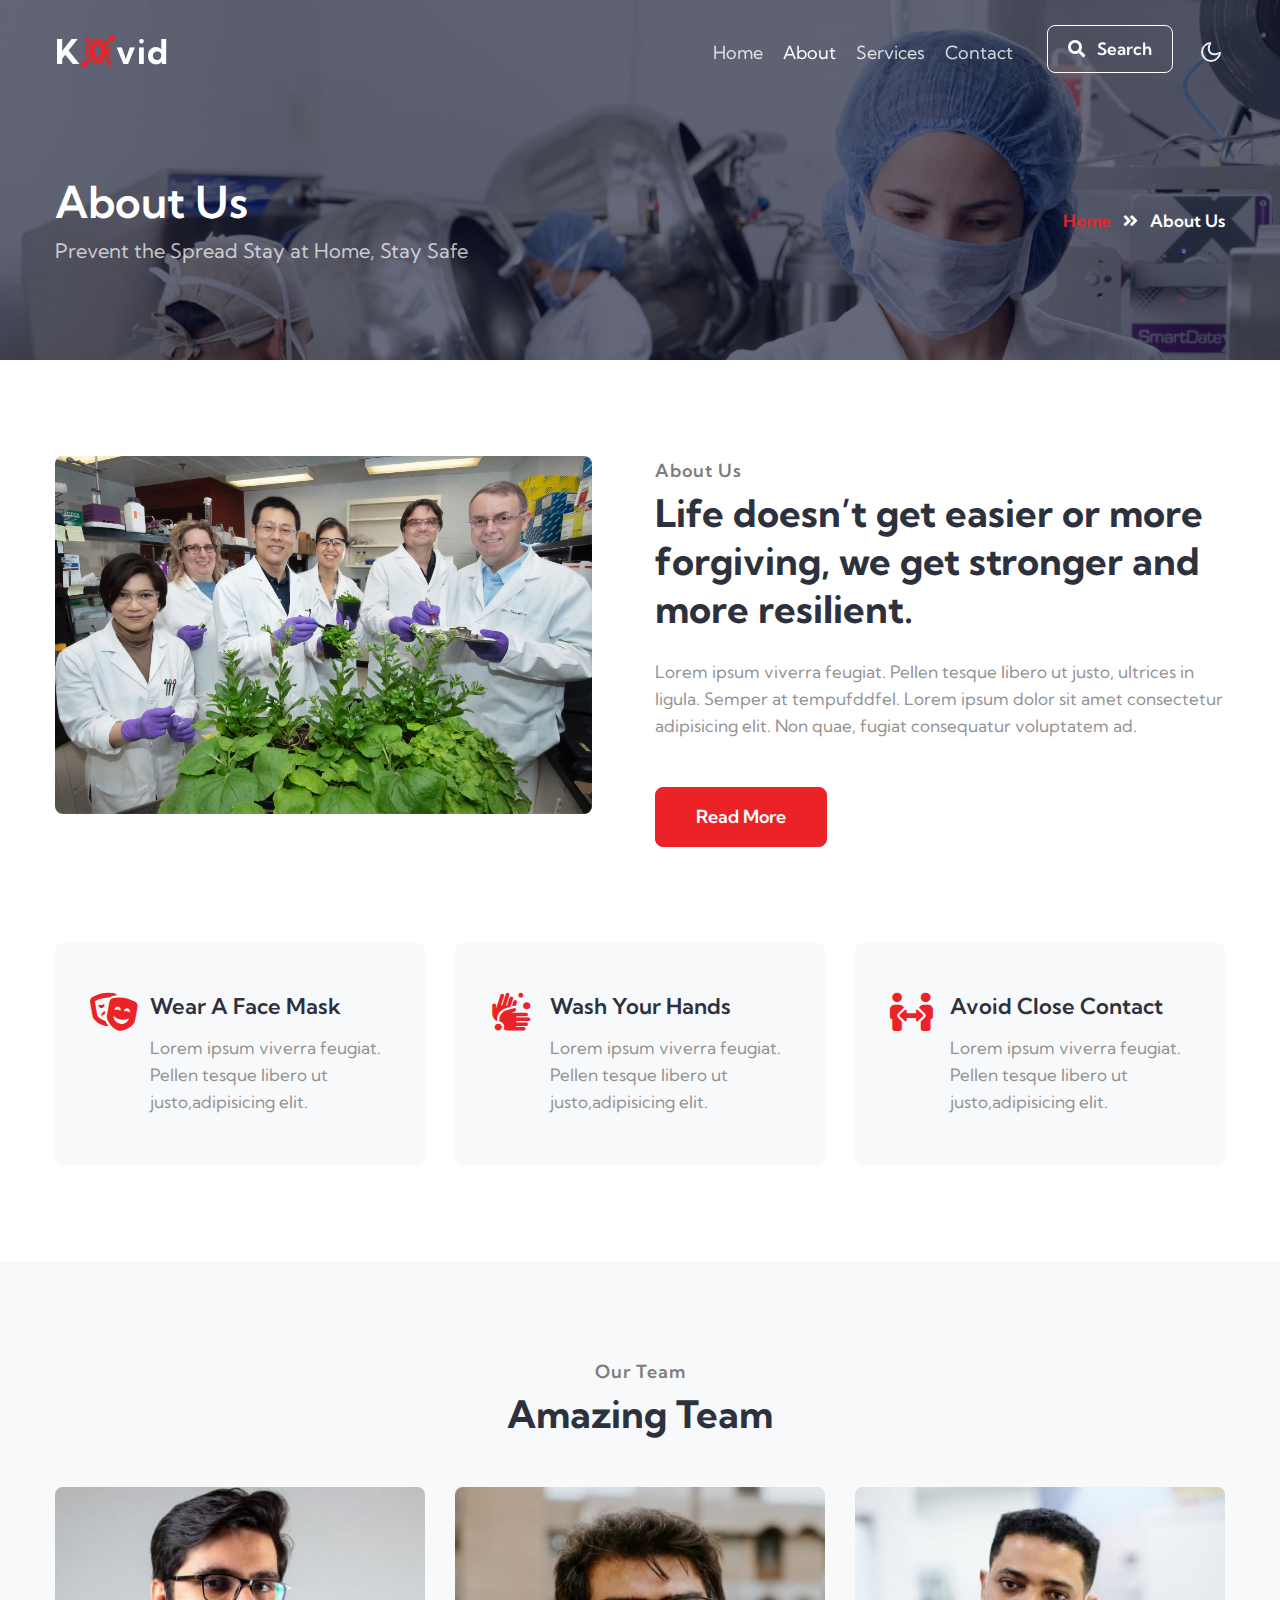
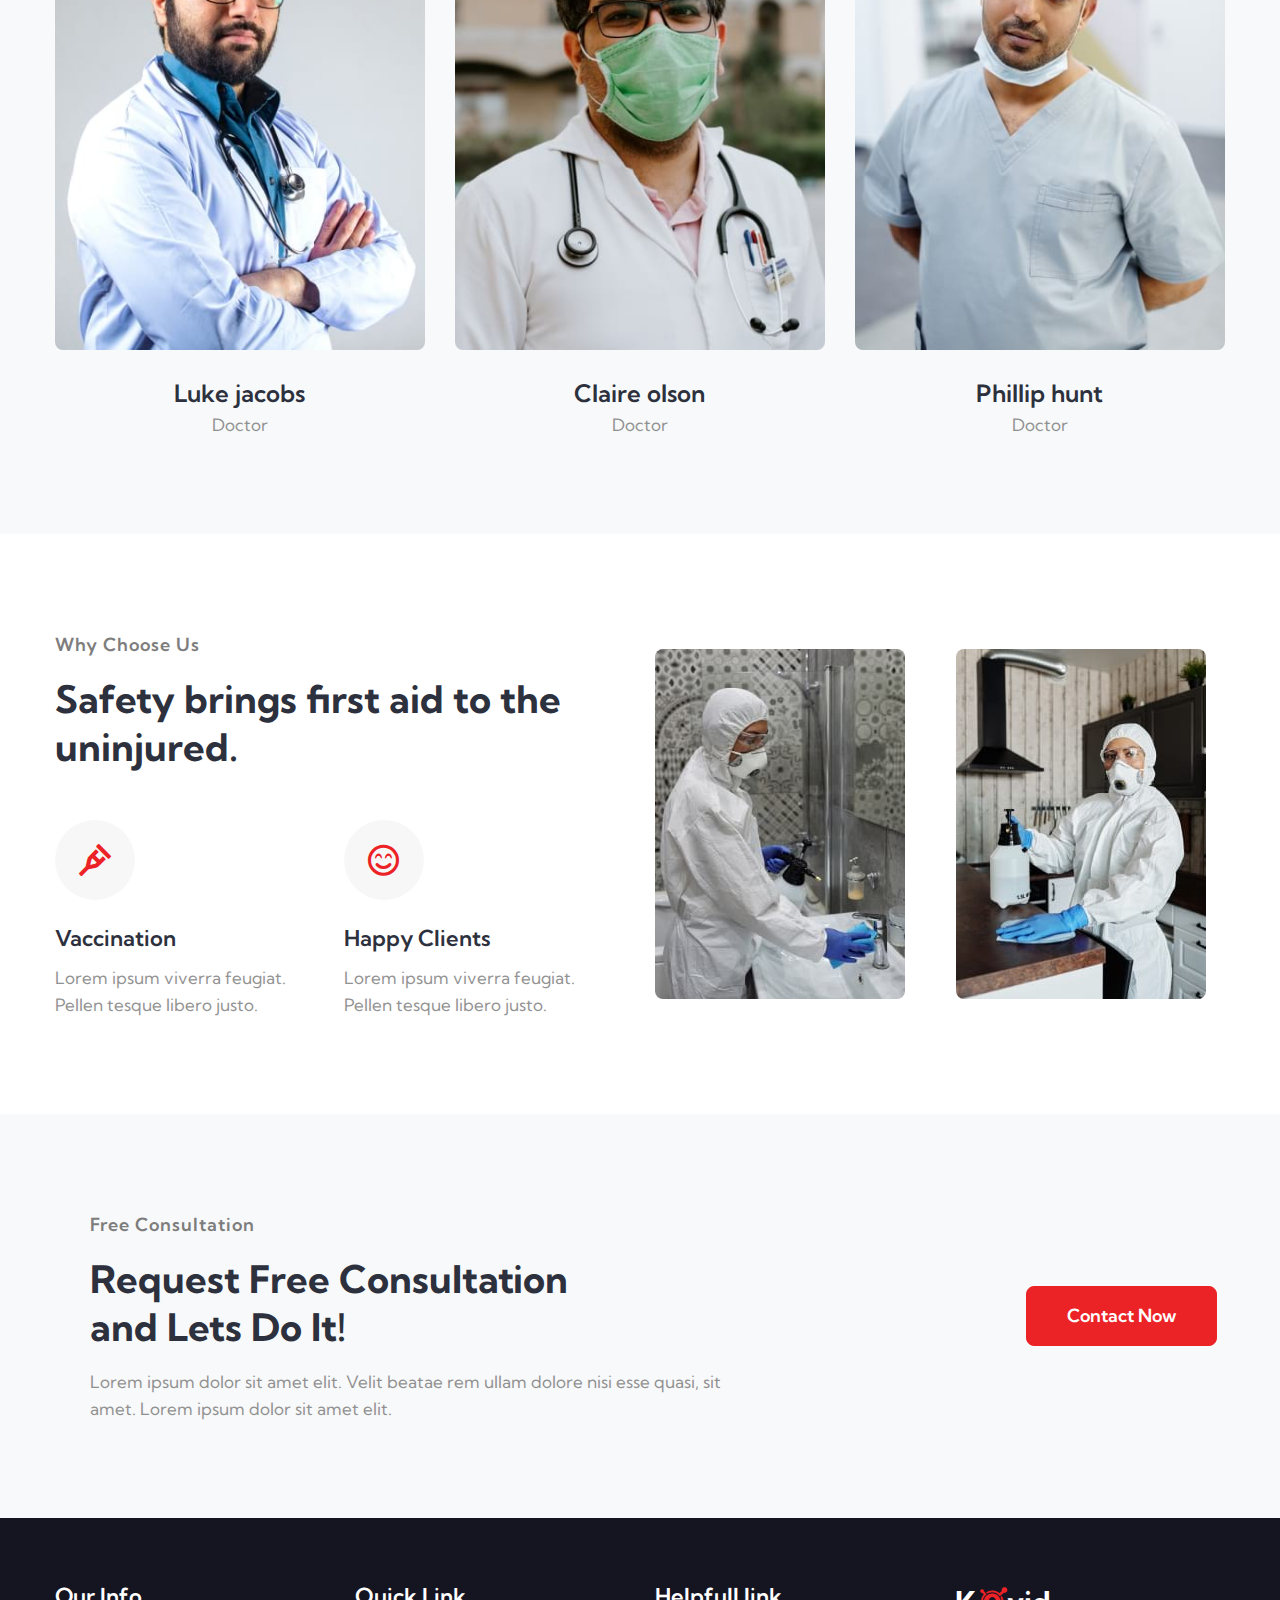
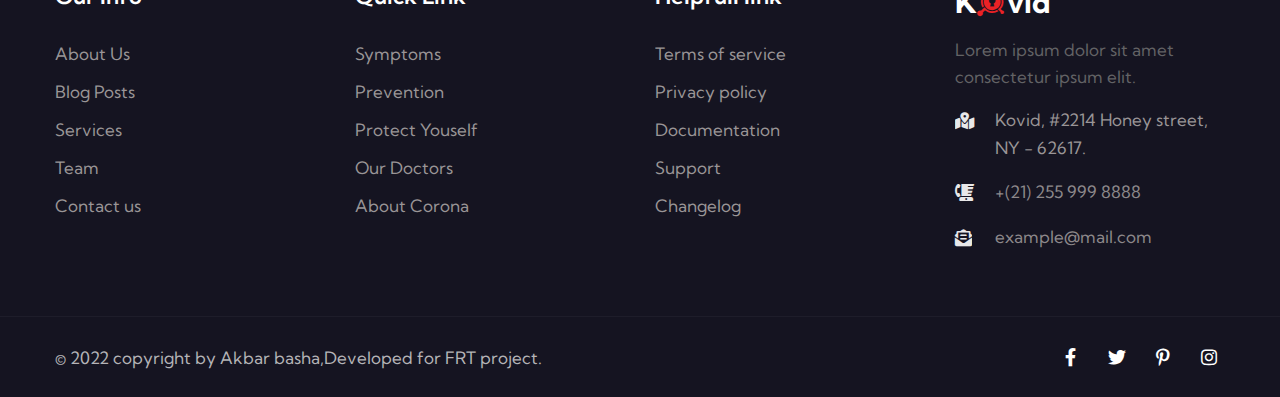
==== about.html @ 616c87d4 "Add files via upload" ====
<!doctype html>
<html lang="en">

<head>
  <!-- Required meta tags -->
  <meta charset="utf-8">
  <meta name="viewport" content="width=device-width, initial-scale=1, shrink-to-fit=no">
  <title>Kovid - Medical Category Bootstrap Responsive Template | About : W3layouts</title>
  <!-- google fonts -->
  <link href="//fonts.googleapis.com/css2?family=Kumbh+Sans:wght@300;400;700&display=swap" rel="stylesheet">
  <!-- Template CSS -->
  <link rel="stylesheet" href="assets/css/style-starter.css">
</head>

<body>
  <!--header-->
  <header id="site-header" class="fixed-top">
    <div class="container">
      <nav class="navbar navbar-expand-lg navbar-dark stroke">
        <h1>
          <a class="navbar-brand" href="index.html">
            K<i class="fab fa-keycdn"></i>vid</a>
        </h1>
        <!-- if logo is image enable this   
          <a class="navbar-brand" href="#index.html">
              <img src="image-path" alt="Your logo" title="Your logo" style="height:35px;" />
          </a> -->
        <button class="navbar-toggler  collapsed bg-gradient" type="button" data-toggle="collapse"
          data-target="#navbarTogglerDemo02" aria-controls="navbarTogglerDemo02" aria-expanded="false"
          aria-label="Toggle navigation">
          <span class="navbar-toggler-icon fa icon-expand fa-bars"></span>
          <span class="navbar-toggler-icon fa icon-close fa-times"></span>
          </span>
        </button>
        <div class="collapse navbar-collapse" id="navbarTogglerDemo02">
          <ul class="navbar-nav ml-lg-auto">
            <li class="nav-item">
              <a class="nav-link" href="index.html">Home <span class="sr-only">(current)</span></a>
            </li>
            <li class="nav-item active">
              <a class="nav-link" href="about.html">About</a>
            </li>
            <li class="nav-item">
              <a class="nav-link" href="services.html">Services</a>
            </li>

            <li class="nav-item mr-lg-1">
              <a class="nav-link" href="contact.html">Contact</a>
          </li>
           <!--/search-right-->
              <li class="header-search mr-lg-2 mt-lg-0 mt-4 position-relative">
                  <div class="search-right">
                      <a href="#search" class="btn btn-style search-btn" title="search"><span
                              class="fas fa-search mr-2" aria-hidden="true"></span> Search</a>
                     
                  </div>
              </li>
              <!--//search-right-->
          </ul>
        </div>
        <!-- toggle switch for light and dark theme -->
        <div class="mobile-position">
          <nav class="navigation">
            <div class="theme-switch-wrapper">
              <label class="theme-switch" for="checkbox">
                <input type="checkbox" id="checkbox">
                <div class="mode-container py-1">
                  <i class="gg-sun"></i>
                  <i class="gg-moon"></i>
                </div>
              </label>
            </div>
          </nav>
        </div>
        <!-- //toggle switch for light and dark theme -->
      </nav>

    </div>
  </header>
  <!--/header-->
  <!-- breadcrumb -->
<section class="w3l-about-breadcrumb text-center">
  <div class="breadcrumb-bg breadcrumb-bg-about py-5">
      <div class="container py-lg-5 py-md-4">
        <div class="w3breadcrumb-gids">
          <div class="w3breadcrumb-left text-left">
                    <h2 class="title AboutPageBanner">
                  About Us   </h2>
                              <p class="inner-page-para mt-2">
                                Prevent the Spread
                                Stay at Home, Stay Safe             </p>
          </div>
          <div class="w3breadcrumb-right">
                <ul class="breadcrumbs-custom-path">
                  <li><a href="index.html">Home</a></li>
                  <li class="active"><span class="fas fa-angle-double-right mx-2"></span> About Us</li>
                </ul>
          </div>
    </div>
      </div>
      <div class="hero-overlay"></div>
  </div>
</section>
<!--//breadcrumb-->
<!--/w3l-aboutblock1-->
  <section class="w3l-aboutblock1" id="about">
    <div class="midd-w3 py-5">
      <div class="container py-lg-5 py-md-4 py-2">
        <div class="row">
          <div class="col-lg-6 left-wthree-img pr-lg-5">
            <div class="position-relative">
              <img src="assets/images/banner5.jpg"
                alt="" class="img-fluid radius-image">
              </div>
            </div>
          <div class="col-lg-6 mt-lg-0 mt-5 about-right-faq align-self">
            <h5 class="title-subw3hny mb-1">About Us</h5>
            <h3 class="title-w3l">Life doesn’t get easier or more forgiving, we get stronger and more resilient.</h3>
            <p class="mt-4">Lorem ipsum viverra feugiat. Pellen tesque libero ut justo,
              ultrices in ligula. Semper at tempufddfel. Lorem ipsum dolor sit amet consectetur adipisicing
              elit. Non quae, fugiat consequatur voluptatem ad.</p>
            <a class="btn btn-primary btn-style mt-md-5 mt-4 mr-md-4 mr-3" href="#url">
              Read More </a>
          </div>
        </div>
        <!--/Features-->
        <div class="row justify-content-center mt-5 pt-lg-5 AboutFeatures">
          <div class="col-lg-4 col-md-6 grids-feature">
            <div class="area-box">
              <i class="fas fa-theater-masks" aria-hidden="true"></i>
              <div class="area-box-info">
                <h4><a href="#url" class="title-head">
                  Wear A Face Mask</a></h4>
                    <p>Lorem ipsum viverra feugiat. Pellen tesque libero ut justo,adipisicing
                      elit.</p>
              </div>
            </div>
          </div>
          <div class="col-lg-4 col-md-6 grids-feature mt-md-0 mt-4">
            <div class="area-box">
              <i class="fas fa-hands-wash" aria-hidden="true"></i>
              <div class="area-box-info">
                <h4><a href="#url" class="title-head">
                  Wash Your Hands</a></h4>
                    <p>Lorem ipsum viverra feugiat. Pellen tesque libero ut justo,adipisicing
                      elit.</p>
              </div>
            </div>
          </div>
          <div class="col-lg-4 col-md-6 grids-feature mt-lg-0 mt-4">
            <div class="area-box">
              <i class="fas fa-people-arrows" aria-hidden="true"></i>
              <div class="area-box-info">
                <h4><a href="#url" class="title-head">
                  Avoid Close Contact</a></h4>
                    <p>Lorem ipsum viverra feugiat. Pellen tesque libero ut justo,adipisicing
                      elit.</p>
              </div>
            </div>
          </div>
        </div>
         <!--//Features-->
      </div>
    </div>
  </section>
  <!--//w3l-aboutblock1-->
   <!--/team-sec-->
   <section class="w3l-team-main team py-5" id="team">
    <div class="container py-lg-5">
      <h5 class="title-subw3hny mb-1 text-center">Our Team</h5>
      <h3 class="title-w3l text-center">Amazing Team</h3>
      <div class="row team-row mt-md-5 mt-4">
        <div class="col-lg-4 col-6 team-wrap">
          <div class="team-member text-center">
            <div class="team-img">
              <img src="assets/images/team1.jpg" alt="" class="radius-image">
              <div class="overlay-team">
                <div class="team-details text-center">
                  <div class="socials mt-20">
                    <a href="#url">
                      <span class="fab fa-facebook-f"></span>
                    </a>
                    <a href="#url">
                      <span class="fab fa-twitter"></span>
                    </a>
                    <a href="#url">
                      <span class="fab fa-linkedin-in"></span>
                    </a>
                  </div>
                </div>
              </div>
            </div>
            <a href="#url" class="team-title">Luke jacobs</a>
            <p>Doctor</p>
          </div>
        </div>
        <!-- end team member -->
        <div class="col-lg-4 col-6 team-wrap">
          <div class="team-member text-center">
            <div class="team-img">
              <img src="assets/images/team3.jpg" alt="" class="radius-image">
              <div class="overlay-team">
                <div class="team-details text-center">
                  <div class="socials mt-20">
                    <a href="#url">
                      <span class="fab fa-facebook-f"></span>
                    </a>
                    <a href="#url">
                      <span class="fab fa-twitter"></span>
                    </a>
                    <a href="#url">
                      <span class="fab fa-linkedin-in"></span>
                    </a>
                  </div>
                </div>
              </div>
            </div>
            <a href="#url" class="team-title">Claire olson</a>
            <p>Doctor</p>
          </div>
        </div>
        <!-- end team member -->
        <div class="col-lg-4 col-6 team-wrap mt-lg-0 mt-5">
          <div class="team-member last text-center">
            <div class="team-img">
              <img src="assets/images/team2.jpg" alt="" class="radius-image">
              <div class="overlay-team">
                <div class="team-details text-center">
                  <div class="socials mt-20">
                    <a href="#url">
                      <span class="fab fa-facebook-f"></span>
                    </a>
                    <a href="#url">
                      <span class="fab fa-twitter"></span>
                    </a>
                    <a href="#url">
                      <span class="fab fa-linkedin-in"></span>
                    </a>
                  </div>
                </div>
              </div>
            </div>
            <a href="#url" class="team-title">Phillip hunt</a>
            <p>Doctor</p>
          </div>
        </div>
      </div>
  </section>
  <!--//team-sec-->
  <!--/w3l-about2-->
  <section class="w3l-about2 py-5">
    <div class="container py-lg-5 py-md-4 py-2 AboutPageStats">
      <div class="row cwp23-content align-items-center">
        <div class="col-lg-6 pr-lg-5">
          <h5 class="title-subw3hny mb-3">Why Choose Us</h5>
          <h3 class="title-w3l">Safety brings first aid to the uninjured.</h3>
          <div class="cwp23-text-cols mt-lg-5 mt-4">
            <div class="column">
              <div class="icon mb-4">
                  <span class="fas fa-crutch"></span>
               </div>
              <h4>Vaccination</h4>
              <p>Lorem ipsum viverra feugiat. Pellen tesque libero justo.</p>
            </div>
            <div class="column">
              <div class="icon mb-4">
                <span class="far fa-smile-beam"></span>
              </div>
              <h4>Happy Clients</h4>
              <p>Lorem ipsum viverra feugiat. Pellen tesque libero justo.</p>
            </div>
          </div>
        </div>
        <div class="col-lg-3 col-6 cwp23-text align-self mt-lg-0 mt-5 pr-md-3 pr-2">
          <img src="assets/images/1.jpg" alt=""
            class="radius-image img-fluid">
        </div>
        <div class="col-lg-3 col-6  cwp23-text align-self mt-lg-0 mt-5 pl-md-3 pl-2">
          <img src="assets/images/2.jpg" alt=""
            class="radius-image img-fluid">
        </div>
      </div>
    </div>
  </section>
 <!--//w3l-about2-->
  <!--/w3l-project-->
  <section class="w3l-project-main py-5">
    <div class="container py-md-5 py-2">
      <div class="w3l-project-in">
        <div class="row">
          <div class="col-lg-8">
            <div class="bottom-info">
              <div class="header-section pr-lg-5">
                <h5 class="title-subw3hny mb-3">Free Consultation</h5>
                <h3 class="title-w3l mb-3">Request Free Consultation <br>and <span class="span-bold">Lets Do It!</span>
                </h3>
                <p>Lorem ipsum dolor sit amet elit. Velit beatae rem ullam dolore nisi esse quasi, sit amet. Lorem ipsum dolor sit amet elit.</p>
              </div>
            </div>
          </div>
          <div class="col-lg-4 align-self text-lg-right mt-lg-0 mt-sm-5 mt-4">
            <a href="#" class="btn btn-primary btn-white  btn-style mr-2"> Contact Now </a>
          </div>
        </div>
      </div>
    </div>
  </section>
  <!--//w3l-project-->
  <!--/footer-->
  <section class="w3l-footer-29-main">
    <div class="footer-29 py-5">
      <div class="container py-lg-3">
        <div class="row footer-top-29">
          <div class="col-lg-3 col-sm-6 footer-list-29 footer-2 mt-lg-0 mt-md-5 mt-4">
            <ul>
              <h6 class="footer-title-29">Our Info</h6>
              <li><a href="about.html">About Us</a></li>
              <li><a href="blog.html"> Blog Posts</a></li>
              <li><a href="services.html">Services</a></li>

              <li><a href="about.html">Team</a></li>
              <li><a href="contact.html">Contact us</a></li>
            </ul>
          </div>
          <div class="col-lg-3 col-sm-6 footer-list-29 footer-2 mt-lg-0 mt-md-5 mt-4">
            <h6 class="footer-title-29">Quick Link</h6>
            <ul>
              <li><a href="#syn">Symptoms</a></li>

              <li><a href="#vention">Prevention</a></li>
              <li><a href="#protect">Protect Youself</a></li>
              <li><a href="#our">Our Doctors</a></li>
              <li><a href="#pack">About Corona</a></li>

            </ul>
          </div>
          <div class="col-lg-3 col-sm-6 footer-list-29 footer-2 mt-lg-0 mt-md-5 mt-4">
            <h6 class="footer-title-29">Helpfull link</h6>
            <ul>
              <li><a href="#terms">Terms of service</a></li>
              <li><a href="#privacy"> Privacy policy</a></li>
              <li><a href="#doc"> Documentation</a></li>
              <li><a href="#support"> Support</a></li>
              <li><a href="#changelog"> Changelog</a></li>
            </ul>
          </div>
          <div class="col-lg-3 col-sm-6 footer-list-29 footer-2 mt-lg-0 mt-md-5 mt-4">
            <div class="footer-logo mb-3">
              <h2>
                <a class="navbar-brand" href="index.html">
                    K<i class="fab fa-keycdn"></i>vid</a>
              </h2>
            </div>
            <p>Lorem ipsum dolor sit amet consectetur ipsum elit.</p>

            <div class="cont-details">
              <div class="cont-top margin-up">
                <div class="cont-left text-center">
                  <span class="fas fa-map-marked-alt"></span>
                </div>
                <div class="cont-right">
                  <p> Kovid, #2214 Honey street, NY - 62617.</p>
                </div>
              </div>
              <div class="cont-top margin-up">
                <div class="cont-left text-center">
                  <span class="fas fa-blender-phone"></span>
                </div>
                <div class="cont-right">
                  <p><a href="tel:+(21) 255 999 8888"> +(21) 255 999
                      8888</a></p>
                </div>
              </div>
              <div class="cont-top margin-up">
                <div class="cont-left text-center">
                  <span class="fas fa-envelope-open-text"></span>
                </div>
                <div class="cont-right">
                  <p><a href="mailto:example@mail.com" class="mail">
                      example@mail.com</a></p>
                </div>
              </div>
            </div>

          </div>
        </div>
      </div>
    </div>
  </section>
  <!-- //footer -->
  <!-- copyright -->
  <section class="w3l-copyright">
    <div class="container">
      <div class="row bottom-copies">
        <p class="col-lg-8 copy-footer-29">© 2022 copyright by Akbar basha,Developed for FRT project.</p>
        <div class="col-lg-4 main-social-footer-29">
          <a href="#facebook" class="facebook"><span class="fab fa-facebook-f"></span></a>
          <a href="#twitter" class="twitter"><span class="fab fa-twitter"></span></a>
          <a href="#pinterest"><span class="fab fa-pinterest-p"></span></a>
          <a href="#instagram" class="instagram"><span class="fab fa-instagram"></span></a>
        
        </div>
      </div>
    </div>
    <!-- move top -->
    <button onclick="topFunction()" id="movetop" title="Go to top">
      <i class="fas fa-level-up-alt"></i>
    </button>
    <script>
      // When the user scrolls down 20px from the top of the document, show the button
      window.onscroll = function () {
        scrollFunction()
      };

      function scrollFunction() {
        if (document.body.scrollTop > 20 || document.documentElement.scrollTop > 20) {
          document.getElementById("movetop").style.display = "block";
        } else {
          document.getElementById("movetop").style.display = "none";
        }
      }

      // When the user clicks on the button, scroll to the top of the document
      function topFunction() {
        document.body.scrollTop = 0;
        document.documentElement.scrollTop = 0;
      }
    </script>
    <!-- /move top -->
  </section>
  <!-- //copyright -->
  <!--//footer-->
  <!-- Template JavaScript -->
  <script src="assets/js/jquery-3.3.1.min.js"></script>
  <script src="assets/js/theme-change.js"></script>
  <!-- disable body scroll which navbar is in active -->
  <script>
    $(function () {
      $('.navbar-toggler').click(function () {
        $('body').toggleClass('noscroll');
      })
    });
  </script>
  <!-- disable body scroll which navbar is in active -->

  <!--/MENU-JS-->
  <script>
    $(window).on("scroll", function () {
      var scroll = $(window).scrollTop();

      if (scroll >= 80) {
        $("#site-header").addClass("nav-fixed");
      } else {
        $("#site-header").removeClass("nav-fixed");
      }
    });

    //Main navigation Active Class Add Remove
    $(".navbar-toggler").on("click", function () {
      $("header").toggleClass("active");
    });
    $(document).on("ready", function () {
      if ($(window).width() > 991) {
        $("header").removeClass("active");
      }
      $(window).on("resize", function () {
        if ($(window).width() > 991) {
          $("header").removeClass("active");
        }
      });
    });
  </script>
  <!--//MENU-JS-->
  <script src="assets/js/bootstrap.min.js"></script>

</body>

</html>
---- assets/css/style-starter.css ----
@charset "UTF-8";

/*--
Author: W3layouts
Author URL: http://w3layouts.com
--*/
/*!
 * Bootstrap v4.4.1 (https://getbootstrap.com/)
 * Copyright 2011-2019 The Bootstrap Authors
 * Copyright 2011-2019 Twitter, Inc.
 * Licensed under MIT (https://github.com/twbs/bootstrap/blob/master/LICENSE)
 */
:root {
  --blue: #007bff;
  --indigo: #6610f2;
  --purple: #6f42c1;
  --pink: #e83e8c;
  --red: #dc3545;
  --orange: #fd7e14;
  --yellow: #ffc107;
  --green: #28a745;
  --teal: #20c997;
  --cyan: #17a2b8;
  --white: #fff;
  --gray: #6c757d;
  --gray-dark: #343a40;
  --primary: #00a63f;
  --secondary: #213364;
  --success: #28a745;
  --info: #17a2b8;
  --warning: #ffc107;
  --danger: #dc3545;
  --light: #f8f9fa;
  --dark: #343a40;
  --breakpoint-xs: 0;
  --breakpoint-sm: 576px;
  --breakpoint-md: 768px;
  --breakpoint-lg: 992px;
  --breakpoint-xl: 1200px;
  --font-family-sans-serif: -apple-system, BlinkMacSystemFont, "Segoe UI", Roboto, "Helvetica Neue", Arial, "Noto Sans", sans-serif, "Apple Color Emoji", "Segoe UI Emoji", "Segoe UI Symbol", "Noto Color Emoji";
  --font-family-monospace: SFMono-Regular, Menlo, Monaco, Consolas, "Liberation Mono", "Courier New", monospace;
}

*,
*::before,
*::after {
  box-sizing: border-box;
}

html {
  font-family: sans-serif;
  line-height: 1.15;
  -webkit-text-size-adjust: 100%;
  -webkit-tap-highlight-color: rgba(0, 0, 0, 0);
}

article,
aside,
figcaption,
figure,
footer,
header,
hgroup,
main,
nav,
section {
  display: block;
}

body {
  margin: 0;
  font-family: -apple-system, BlinkMacSystemFont, "Segoe UI", Roboto, "Helvetica Neue", Arial, "Noto Sans", sans-serif, "Apple Color Emoji", "Segoe UI Emoji", "Segoe UI Symbol", "Noto Color Emoji";
  font-size: 1rem;
  font-weight: 400;
  line-height: 1.5;
  color: #212529;
  text-align: left;
  background-color: #fff;
}

[tabindex="-1"]:focus:not(:focus-visible) {
  outline: 0 !important;
}

hr {
  box-sizing: content-box;
  height: 0;
  overflow: visible;
}

h1,
h2,
h3,
h4,
h5,
h6 {
  margin-top: 0;
  margin-bottom: 0.5rem;
}

p {
  margin-top: 0;
  margin-bottom: 1rem;
}

abbr[title],
abbr[data-original-title] {
  text-decoration: underline;
  -webkit-text-decoration: underline dotted;
  text-decoration: underline dotted;
  cursor: help;
  border-bottom: 0;
  -webkit-text-decoration-skip-ink: none;
  text-decoration-skip-ink: none;
}

address {
  margin-bottom: 1rem;
  font-style: normal;
  line-height: inherit;
}

ol,
ul,
dl {
  margin-top: 0;
  margin-bottom: 1rem;
}

ol ol,
ul ul,
ol ul,
ul ol {
  margin-bottom: 0;
}

dt {
  font-weight: 700;
}

dd {
  margin-bottom: .5rem;
  margin-left: 0;
}

blockquote {
  margin: 0 0 1rem;
}

b,
strong {
  font-weight: bolder;
}

small {
  font-size: 80%;
}

sub,
sup {
  position: relative;
  font-size: 75%;
  line-height: 0;
  vertical-align: baseline;
}

sub {
  bottom: -.25em;
}

sup {
  top: -.5em;
}

a {
  color: #00a63f;
  text-decoration: none;
  background-color: transparent;
}

a:hover {
  color: #005a22;
  text-decoration: underline;
}

a:not([href]) {
  color: inherit;
  text-decoration: none;
}

a:not([href]):hover {
  color: inherit;
  text-decoration: none;
}

pre,
code,
kbd,
samp {
  font-family: SFMono-Regular, Menlo, Monaco, Consolas, "Liberation Mono", "Courier New", monospace;
  font-size: 1em;
}

pre {
  margin-top: 0;
  margin-bottom: 1rem;
  overflow: auto;
}

figure {
  margin: 0 0 1rem;
}

img {
  vertical-align: middle;
  border-style: none;
}

svg {
  overflow: hidden;
  vertical-align: middle;
}

table {
  border-collapse: collapse;
}

caption {
  padding-top: 0.75rem;
  padding-bottom: 0.75rem;
  color: #6c757d;
  text-align: left;
  caption-side: bottom;
}

th {
  text-align: inherit;
}

label {
  display: inline-block;
  margin-bottom: 0.5rem;
}

button {
  border-radius: 0;
}

button:focus {
  outline: 1px dotted;
  outline: 5px auto -webkit-focus-ring-color;
}

input,
button,
select,
optgroup,
textarea {
  margin: 0;
  font-family: inherit;
  font-size: inherit;
  line-height: inherit;
}

button,
input {
  overflow: visible;
}

button,
select {
  text-transform: none;
}

select {
  word-wrap: normal;
}

button,
[type="button"],
[type="reset"],
[type="submit"] {
  -webkit-appearance: button;
}

button:not(:disabled),
[type="button"]:not(:disabled),
[type="reset"]:not(:disabled),
[type="submit"]:not(:disabled) {
  cursor: pointer;
}

button::-moz-focus-inner,
[type="button"]::-moz-focus-inner,
[type="reset"]::-moz-focus-inner,
[type="submit"]::-moz-focus-inner {
  padding: 0;
  border-style: none;
}

input[type="radio"],
input[type="checkbox"] {
  box-sizing: border-box;
  padding: 0;
}

input[type="date"],
input[type="time"],
input[type="datetime-local"],
input[type="month"] {
  -webkit-appearance: listbox;
}

textarea {
  overflow: auto;
  resize: vertical;
}

fieldset {
  min-width: 0;
  padding: 0;
  margin: 0;
  border: 0;
}

legend {
  display: block;
  width: 100%;
  max-width: 100%;
  padding: 0;
  margin-bottom: .5rem;
  font-size: 1.5rem;
  line-height: inherit;
  color: inherit;
  white-space: normal;
}

@media (max-width: 1200px) {
  legend {
    font-size: calc(1.275rem + 0.3vw);
  }
}

progress {
  vertical-align: baseline;
}

[type="number"]::-webkit-inner-spin-button,
[type="number"]::-webkit-outer-spin-button {
  height: auto;
}

[type="search"] {
  outline-offset: -2px;
  -webkit-appearance: none;
}

[type="search"]::-webkit-search-decoration {
  -webkit-appearance: none;
}

::-webkit-file-upload-button {
  font: inherit;
  -webkit-appearance: button;
}

output {
  display: inline-block;
}

summary {
  display: list-item;
  cursor: pointer;
}

template {
  display: none;
}

[hidden] {
  display: none !important;
}

h1,
h2,
h3,
h4,
h5,
h6,
.h1,
.h2,
.h3,
.h4,
.h5,
.h6 {
  margin-bottom: 0.5rem;
  font-weight: 500;
  line-height: 1.2;
}

h1,
.h1 {
  font-size: 2.5rem;
}

@media (max-width: 1200px) {

  h1,
  .h1 {
    font-size: calc(1.375rem + 1.5vw);
  }
}

h2,
.h2 {
  font-size: 2rem;
}

@media (max-width: 1200px) {

  h2,
  .h2 {
    font-size: calc(1.325rem + 0.9vw);
  }
}

h3,
.h3 {
  font-size: 1.75rem;
}

@media (max-width: 1200px) {

  h3,
  .h3 {
    font-size: calc(1.3rem + 0.6vw);
  }
}

h4,
.h4 {
  font-size: 1.5rem;
}

@media (max-width: 1200px) {

  h4,
  .h4 {
    font-size: calc(1.275rem + 0.3vw);
  }
}

h5,
.h5 {
  font-size: 1.25rem;
}

h6,
.h6 {
  font-size: 1rem;
}

.lead {
  font-size: 1.25rem;
  font-weight: 300;
}

.display-1 {
  font-size: 6rem;
  font-weight: 300;
  line-height: 1.2;
}

@media (max-width: 1200px) {
  .display-1 {
    font-size: calc(1.725rem + 5.7vw);
  }
}

.display-2 {
  font-size: 5.5rem;
  font-weight: 300;
  line-height: 1.2;
}

@media (max-width: 1200px) {
  .display-2 {
    font-size: calc(1.675rem + 5.1vw);
  }
}

.display-3 {
  font-size: 4.5rem;
  font-weight: 300;
  line-height: 1.2;
}

@media (max-width: 1200px) {
  .display-3 {
    font-size: calc(1.575rem + 3.9vw);
  }
}

.display-4 {
  font-size: 3.5rem;
  font-weight: 300;
  line-height: 1.2;
}

@media (max-width: 1200px) {
  .display-4 {
    font-size: calc(1.475rem + 2.7vw);
  }
}

hr {
  margin-top: 1rem;
  margin-bottom: 1rem;
  border: 0;
  border-top: 1px solid rgba(0, 0, 0, 0.1);
}

small,
.small {
  font-size: 80%;
  font-weight: 400;
}

mark,
.mark {
  padding: 0.2em;
  background-color: #fcf8e3;
}

.list-unstyled {
  padding-left: 0;
  list-style: none;
}

.list-inline {
  padding-left: 0;
  list-style: none;
}

.list-inline-item {
  display: inline-block;
}

.list-inline-item:not(:last-child) {
  margin-right: 0.5rem;
}

.initialism {
  font-size: 90%;
  text-transform: uppercase;
}

.blockquote {
  margin-bottom: 1rem;
  font-size: 1.25rem;
}

.blockquote-footer {
  display: block;
  font-size: 80%;
  color: #6c757d;
}

.blockquote-footer::before {
  content: "\2014\00A0";
}

.img-fluid {
  max-width: 100%;
  height: auto;
}

.img-thumbnail {
  padding: 0.25rem;
  background-color: #fff;
  border: 1px solid #dee2e6;
  border-radius: 0.25rem;
  max-width: 100%;
  height: auto;
}

.figure {
  display: inline-block;
}

.figure-img {
  margin-bottom: 0.5rem;
  line-height: 1;
}

.figure-caption {
  font-size: 90%;
  color: #6c757d;
}

code {
  font-size: 87.5%;
  color: #e83e8c;
  word-wrap: break-word;
}

a>code {
  color: inherit;
}

kbd {
  padding: 0.2rem 0.4rem;
  font-size: 87.5%;
  color: #fff;
  background-color: #212529;
  border-radius: 0.2rem;
}

kbd kbd {
  padding: 0;
  font-size: 100%;
  font-weight: 700;
}

pre {
  display: block;
  font-size: 87.5%;
  color: #212529;
}

pre code {
  font-size: inherit;
  color: inherit;
  word-break: normal;
}

.pre-scrollable {
  max-height: 340px;
  overflow-y: scroll;
}

.container {
  width: 100%;
  padding-right: 15px;
  padding-left: 15px;
  margin-right: auto;
  margin-left: auto;
}

@media (min-width: 576px) {
  .container {
    max-width: 540px;
  }
}

@media (min-width: 768px) {
  .container {
    max-width: 720px;
  }
}

@media (min-width: 992px) {
  .container {
    max-width: 960px;
  }
}

@media (min-width: 1200px) {
  .container {
    max-width: 1140px;
  }
}

.container-fluid,
.container-sm,
.container-md,
.container-lg,
.container-xl {
  width: 100%;
  padding-right: 15px;
  padding-left: 15px;
  margin-right: auto;
  margin-left: auto;
}

@media (min-width: 576px) {

  .container,
  .container-sm {
    max-width: 540px;
  }
}

@media (min-width: 768px) {

  .container,
  .container-sm,
  .container-md {
    max-width: 720px;
  }
}

@media (min-width: 992px) {

  .container,
  .container-sm,
  .container-md,
  .container-lg {
    max-width: 960px;
  }
}

@media (min-width: 1200px) {

  .container,
  .container-sm,
  .container-md,
  .container-lg,
  .container-xl {
    max-width: 1140px;
  }
}

.row {
  display: flex;
  flex-wrap: wrap;
  margin-right: -15px;
  margin-left: -15px;
}

.no-gutters {
  margin-right: 0;
  margin-left: 0;
}

.no-gutters>.col,
.no-gutters>[class*="col-"] {
  padding-right: 0;
  padding-left: 0;
}

.col-1,
.col-2,
.col-3,
.col-4,
.col-5,
.col-6,
.col-7,
.col-8,
.col-9,
.col-10,
.col-11,
.col-12,
.col,
.col-auto,
.col-sm-1,
.col-sm-2,
.col-sm-3,
.col-sm-4,
.col-sm-5,
.col-sm-6,
.col-sm-7,
.col-sm-8,
.col-sm-9,
.col-sm-10,
.col-sm-11,
.col-sm-12,
.col-sm,
.col-sm-auto,
.col-md-1,
.col-md-2,
.col-md-3,
.col-md-4,
.col-md-5,
.col-md-6,
.col-md-7,
.col-md-8,
.col-md-9,
.col-md-10,
.col-md-11,
.col-md-12,
.col-md,
.col-md-auto,
.col-lg-1,
.col-lg-2,
.col-lg-3,
.col-lg-4,
.col-lg-5,
.col-lg-6,
.col-lg-7,
.col-lg-8,
.col-lg-9,
.col-lg-10,
.col-lg-11,
.col-lg-12,
.col-lg,
.col-lg-auto,
.col-xl-1,
.col-xl-2,
.col-xl-3,
.col-xl-4,
.col-xl-5,
.col-xl-6,
.col-xl-7,
.col-xl-8,
.col-xl-9,
.col-xl-10,
.col-xl-11,
.col-xl-12,
.col-xl,
.col-xl-auto {
  position: relative;
  width: 100%;
  padding-right: 15px;
  padding-left: 15px;
}

.col {
  flex-basis: 0;
  flex-grow: 1;
  max-width: 100%;
}

.row-cols-1>* {
  flex: 0 0 100%;
  max-width: 100%;
}

.row-cols-2>* {
  flex: 0 0 50%;
  max-width: 50%;
}

.row-cols-3>* {
  flex: 0 0 33.33333%;
  max-width: 33.33333%;
}

.row-cols-4>* {
  flex: 0 0 25%;
  max-width: 25%;
}

.row-cols-5>* {
  flex: 0 0 20%;
  max-width: 20%;
}

.row-cols-6>* {
  flex: 0 0 16.66667%;
  max-width: 16.66667%;
}

.col-auto {
  flex: 0 0 auto;
  width: auto;
  max-width: 100%;
}

.col-1 {
  flex: 0 0 8.33333%;
  max-width: 8.33333%;
}

.col-2 {
  flex: 0 0 16.66667%;
  max-width: 16.66667%;
}

.col-3 {
  flex: 0 0 25%;
  max-width: 25%;
}

.col-4 {
  flex: 0 0 33.33333%;
  max-width: 33.33333%;
}

.col-5 {
  flex: 0 0 41.66667%;
  max-width: 41.66667%;
}

.col-6 {
  flex: 0 0 50%;
  max-width: 50%;
}

.col-7 {
  flex: 0 0 58.33333%;
  max-width: 58.33333%;
}

.col-8 {
  flex: 0 0 66.66667%;
  max-width: 66.66667%;
}

.col-9 {
  flex: 0 0 75%;
  max-width: 75%;
}

.col-10 {
  flex: 0 0 83.33333%;
  max-width: 83.33333%;
}

.col-11 {
  flex: 0 0 91.66667%;
  max-width: 91.66667%;
}

.col-12 {
  flex: 0 0 100%;
  max-width: 100%;
}

.order-first {
  order: -1;
}

.order-last {
  order: 13;
}

.order-0 {
  order: 0;
}

.order-1 {
  order: 1;
}

.order-2 {
  order: 2;
}

.order-3 {
  order: 3;
}

.order-4 {
  order: 4;
}

.order-5 {
  order: 5;
}

.order-6 {
  order: 6;
}

.order-7 {
  order: 7;
}

.order-8 {
  order: 8;
}

.order-9 {
  order: 9;
}

.order-10 {
  order: 10;
}

.order-11 {
  order: 11;
}

.order-12 {
  order: 12;
}

.offset-1 {
  margin-left: 8.33333%;
}

.offset-2 {
  margin-left: 16.66667%;
}

.offset-3 {
  margin-left: 25%;
}

.offset-4 {
  margin-left: 33.33333%;
}

.offset-5 {
  margin-left: 41.66667%;
}

.offset-6 {
  margin-left: 50%;
}

.offset-7 {
  margin-left: 58.33333%;
}

.offset-8 {
  margin-left: 66.66667%;
}

.offset-9 {
  margin-left: 75%;
}

.offset-10 {
  margin-left: 83.33333%;
}

.offset-11 {
  margin-left: 91.66667%;
}

@media (min-width: 576px) {
  .col-sm {
    flex-basis: 0;
    flex-grow: 1;
    max-width: 100%;
  }

  .row-cols-sm-1>* {
    flex: 0 0 100%;
    max-width: 100%;
  }

  .row-cols-sm-2>* {
    flex: 0 0 50%;
    max-width: 50%;
  }

  .row-cols-sm-3>* {
    flex: 0 0 33.33333%;
    max-width: 33.33333%;
  }

  .row-cols-sm-4>* {
    flex: 0 0 25%;
    max-width: 25%;
  }

  .row-cols-sm-5>* {
    flex: 0 0 20%;
    max-width: 20%;
  }

  .row-cols-sm-6>* {
    flex: 0 0 16.66667%;
    max-width: 16.66667%;
  }

  .col-sm-auto {
    flex: 0 0 auto;
    width: auto;
    max-width: 100%;
  }

  .col-sm-1 {
    flex: 0 0 8.33333%;
    max-width: 8.33333%;
  }

  .col-sm-2 {
    flex: 0 0 16.66667%;
    max-width: 16.66667%;
  }

  .col-sm-3 {
    flex: 0 0 25%;
    max-width: 25%;
  }

  .col-sm-4 {
    flex: 0 0 33.33333%;
    max-width: 33.33333%;
  }

  .col-sm-5 {
    flex: 0 0 41.66667%;
    max-width: 41.66667%;
  }

  .col-sm-6 {
    flex: 0 0 50%;
    max-width: 50%;
  }

  .col-sm-7 {
    flex: 0 0 58.33333%;
    max-width: 58.33333%;
  }

  .col-sm-8 {
    flex: 0 0 66.66667%;
    max-width: 66.66667%;
  }

  .col-sm-9 {
    flex: 0 0 75%;
    max-width: 75%;
  }

  .col-sm-10 {
    flex: 0 0 83.33333%;
    max-width: 83.33333%;
  }

  .col-sm-11 {
    flex: 0 0 91.66667%;
    max-width: 91.66667%;
  }

  .col-sm-12 {
    flex: 0 0 100%;
    max-width: 100%;
  }

  .order-sm-first {
    order: -1;
  }

  .order-sm-last {
    order: 13;
  }

  .order-sm-0 {
    order: 0;
  }

  .order-sm-1 {
    order: 1;
  }

  .order-sm-2 {
    order: 2;
  }

  .order-sm-3 {
    order: 3;
  }

  .order-sm-4 {
    order: 4;
  }

  .order-sm-5 {
    order: 5;
  }

  .order-sm-6 {
    order: 6;
  }

  .order-sm-7 {
    order: 7;
  }

  .order-sm-8 {
    order: 8;
  }

  .order-sm-9 {
    order: 9;
  }

  .order-sm-10 {
    order: 10;
  }

  .order-sm-11 {
    order: 11;
  }

  .order-sm-12 {
    order: 12;
  }

  .offset-sm-0 {
    margin-left: 0;
  }

  .offset-sm-1 {
    margin-left: 8.33333%;
  }

  .offset-sm-2 {
    margin-left: 16.66667%;
  }

  .offset-sm-3 {
    margin-left: 25%;
  }

  .offset-sm-4 {
    margin-left: 33.33333%;
  }

  .offset-sm-5 {
    margin-left: 41.66667%;
  }

  .offset-sm-6 {
    margin-left: 50%;
  }

  .offset-sm-7 {
    margin-left: 58.33333%;
  }

  .offset-sm-8 {
    margin-left: 66.66667%;
  }

  .offset-sm-9 {
    margin-left: 75%;
  }

  .offset-sm-10 {
    margin-left: 83.33333%;
  }

  .offset-sm-11 {
    margin-left: 91.66667%;
  }
}

@media (min-width: 768px) {
  .col-md {
    flex-basis: 0;
    flex-grow: 1;
    max-width: 100%;
  }

  .row-cols-md-1>* {
    flex: 0 0 100%;
    max-width: 100%;
  }

  .row-cols-md-2>* {
    flex: 0 0 50%;
    max-width: 50%;
  }

  .row-cols-md-3>* {
    flex: 0 0 33.33333%;
    max-width: 33.33333%;
  }

  .row-cols-md-4>* {
    flex: 0 0 25%;
    max-width: 25%;
  }

  .row-cols-md-5>* {
    flex: 0 0 20%;
    max-width: 20%;
  }

  .row-cols-md-6>* {
    flex: 0 0 16.66667%;
    max-width: 16.66667%;
  }

  .col-md-auto {
    flex: 0 0 auto;
    width: auto;
    max-width: 100%;
  }

  .col-md-1 {
    flex: 0 0 8.33333%;
    max-width: 8.33333%;
  }

  .col-md-2 {
    flex: 0 0 16.66667%;
    max-width: 16.66667%;
  }

  .col-md-3 {
    flex: 0 0 25%;
    max-width: 25%;
  }

  .col-md-4 {
    flex: 0 0 33.33333%;
    max-width: 33.33333%;
  }

  .col-md-5 {
    flex: 0 0 41.66667%;
    max-width: 41.66667%;
  }

  .col-md-6 {
    flex: 0 0 50%;
    max-width: 50%;
  }

  .col-md-7 {
    flex: 0 0 58.33333%;
    max-width: 58.33333%;
  }

  .col-md-8 {
    flex: 0 0 66.66667%;
    max-width: 66.66667%;
  }

  .col-md-9 {
    flex: 0 0 75%;
    max-width: 75%;
  }

  .col-md-10 {
    flex: 0 0 83.33333%;
    max-width: 83.33333%;
  }

  .col-md-11 {
    flex: 0 0 91.66667%;
    max-width: 91.66667%;
  }

  .col-md-12 {
    flex: 0 0 100%;
    max-width: 100%;
  }

  .order-md-first {
    order: -1;
  }

  .order-md-last {
    order: 13;
  }

  .order-md-0 {
    order: 0;
  }

  .order-md-1 {
    order: 1;
  }

  .order-md-2 {
    order: 2;
  }

  .order-md-3 {
    order: 3;
  }

  .order-md-4 {
    order: 4;
  }

  .order-md-5 {
    order: 5;
  }

  .order-md-6 {
    order: 6;
  }

  .order-md-7 {
    order: 7;
  }

  .order-md-8 {
    order: 8;
  }

  .order-md-9 {
    order: 9;
  }

  .order-md-10 {
    order: 10;
  }

  .order-md-11 {
    order: 11;
  }

  .order-md-12 {
    order: 12;
  }

  .offset-md-0 {
    margin-left: 0;
  }

  .offset-md-1 {
    margin-left: 8.33333%;
  }

  .offset-md-2 {
    margin-left: 16.66667%;
  }

  .offset-md-3 {
    margin-left: 25%;
  }

  .offset-md-4 {
    margin-left: 33.33333%;
  }

  .offset-md-5 {
    margin-left: 41.66667%;
  }

  .offset-md-6 {
    margin-left: 50%;
  }

  .offset-md-7 {
    margin-left: 58.33333%;
  }

  .offset-md-8 {
    margin-left: 66.66667%;
  }

  .offset-md-9 {
    margin-left: 75%;
  }

  .offset-md-10 {
    margin-left: 83.33333%;
  }

  .offset-md-11 {
    margin-left: 91.66667%;
  }
}

@media (min-width: 992px) {
  .col-lg {
    flex-basis: 0;
    flex-grow: 1;
    max-width: 100%;
  }

  .row-cols-lg-1>* {
    flex: 0 0 100%;
    max-width: 100%;
  }

  .row-cols-lg-2>* {
    flex: 0 0 50%;
    max-width: 50%;
  }

  .row-cols-lg-3>* {
    flex: 0 0 33.33333%;
    max-width: 33.33333%;
  }

  .row-cols-lg-4>* {
    flex: 0 0 25%;
    max-width: 25%;
  }

  .row-cols-lg-5>* {
    flex: 0 0 20%;
    max-width: 20%;
  }

  .row-cols-lg-6>* {
    flex: 0 0 16.66667%;
    max-width: 16.66667%;
  }

  .col-lg-auto {
    flex: 0 0 auto;
    width: auto;
    max-width: 100%;
  }

  .col-lg-1 {
    flex: 0 0 8.33333%;
    max-width: 8.33333%;
  }

  .col-lg-2 {
    flex: 0 0 16.66667%;
    max-width: 16.66667%;
  }

  .col-lg-3 {
    flex: 0 0 25%;
    max-width: 25%;
  }

  .col-lg-4 {
    flex: 0 0 33.33333%;
    max-width: 33.33333%;
  }

  .col-lg-5 {
    flex: 0 0 41.66667%;
    max-width: 41.66667%;
  }

  .col-lg-6 {
    flex: 0 0 50%;
    max-width: 50%;
  }

  .col-lg-7 {
    flex: 0 0 58.33333%;
    max-width: 58.33333%;
  }

  .col-lg-8 {
    flex: 0 0 66.66667%;
    max-width: 66.66667%;
  }

  .col-lg-9 {
    flex: 0 0 75%;
    max-width: 75%;
  }

  .col-lg-10 {
    flex: 0 0 83.33333%;
    max-width: 83.33333%;
  }

  .col-lg-11 {
    flex: 0 0 91.66667%;
    max-width: 91.66667%;
  }

  .col-lg-12 {
    flex: 0 0 100%;
    max-width: 100%;
  }

  .order-lg-first {
    order: -1;
  }

  .order-lg-last {
    order: 13;
  }

  .order-lg-0 {
    order: 0;
  }

  .order-lg-1 {
    order: 1;
  }

  .order-lg-2 {
    order: 2;
  }

  .order-lg-3 {
    order: 3;
  }

  .order-lg-4 {
    order: 4;
  }

  .order-lg-5 {
    order: 5;
  }

  .order-lg-6 {
    order: 6;
  }

  .order-lg-7 {
    order: 7;
  }

  .order-lg-8 {
    order: 8;
  }

  .order-lg-9 {
    order: 9;
  }

  .order-lg-10 {
    order: 10;
  }

  .order-lg-11 {
    order: 11;
  }

  .order-lg-12 {
    order: 12;
  }

  .offset-lg-0 {
    margin-left: 0;
  }

  .offset-lg-1 {
    margin-left: 8.33333%;
  }

  .offset-lg-2 {
    margin-left: 16.66667%;
  }

  .offset-lg-3 {
    margin-left: 25%;
  }

  .offset-lg-4 {
    margin-left: 33.33333%;
  }

  .offset-lg-5 {
    margin-left: 41.66667%;
  }

  .offset-lg-6 {
    margin-left: 50%;
  }

  .offset-lg-7 {
    margin-left: 58.33333%;
  }

  .offset-lg-8 {
    margin-left: 66.66667%;
  }

  .offset-lg-9 {
    margin-left: 75%;
  }

  .offset-lg-10 {
    margin-left: 83.33333%;
  }

  .offset-lg-11 {
    margin-left: 91.66667%;
  }
}

@media (min-width: 1200px) {
  .col-xl {
    flex-basis: 0;
    flex-grow: 1;
    max-width: 100%;
  }

  .row-cols-xl-1>* {
    flex: 0 0 100%;
    max-width: 100%;
  }

  .row-cols-xl-2>* {
    flex: 0 0 50%;
    max-width: 50%;
  }

  .row-cols-xl-3>* {
    flex: 0 0 33.33333%;
    max-width: 33.33333%;
  }

  .row-cols-xl-4>* {
    flex: 0 0 25%;
    max-width: 25%;
  }

  .row-cols-xl-5>* {
    flex: 0 0 20%;
    max-width: 20%;
  }

  .row-cols-xl-6>* {
    flex: 0 0 16.66667%;
    max-width: 16.66667%;
  }

  .col-xl-auto {
    flex: 0 0 auto;
    width: auto;
    max-width: 100%;
  }

  .col-xl-1 {
    flex: 0 0 8.33333%;
    max-width: 8.33333%;
  }

  .col-xl-2 {
    flex: 0 0 16.66667%;
    max-width: 16.66667%;
  }

  .col-xl-3 {
    flex: 0 0 25%;
    max-width: 25%;
  }

  .col-xl-4 {
    flex: 0 0 33.33333%;
    max-width: 33.33333%;
  }

  .col-xl-5 {
    flex: 0 0 41.66667%;
    max-width: 41.66667%;
  }

  .col-xl-6 {
    flex: 0 0 50%;
    max-width: 50%;
  }

  .col-xl-7 {
    flex: 0 0 58.33333%;
    max-width: 58.33333%;
  }

  .col-xl-8 {
    flex: 0 0 66.66667%;
    max-width: 66.66667%;
  }

  .col-xl-9 {
    flex: 0 0 75%;
    max-width: 75%;
  }

  .col-xl-10 {
    flex: 0 0 83.33333%;
    max-width: 83.33333%;
  }

  .col-xl-11 {
    flex: 0 0 91.66667%;
    max-width: 91.66667%;
  }

  .col-xl-12 {
    flex: 0 0 100%;
    max-width: 100%;
  }

  .order-xl-first {
    order: -1;
  }

  .order-xl-last {
    order: 13;
  }

  .order-xl-0 {
    order: 0;
  }

  .order-xl-1 {
    order: 1;
  }

  .order-xl-2 {
    order: 2;
  }

  .order-xl-3 {
    order: 3;
  }

  .order-xl-4 {
    order: 4;
  }

  .order-xl-5 {
    order: 5;
  }

  .order-xl-6 {
    order: 6;
  }

  .order-xl-7 {
    order: 7;
  }

  .order-xl-8 {
    order: 8;
  }

  .order-xl-9 {
    order: 9;
  }

  .order-xl-10 {
    order: 10;
  }

  .order-xl-11 {
    order: 11;
  }

  .order-xl-12 {
    order: 12;
  }

  .offset-xl-0 {
    margin-left: 0;
  }

  .offset-xl-1 {
    margin-left: 8.33333%;
  }

  .offset-xl-2 {
    margin-left: 16.66667%;
  }

  .offset-xl-3 {
    margin-left: 25%;
  }

  .offset-xl-4 {
    margin-left: 33.33333%;
  }

  .offset-xl-5 {
    margin-left: 41.66667%;
  }

  .offset-xl-6 {
    margin-left: 50%;
  }

  .offset-xl-7 {
    margin-left: 58.33333%;
  }

  .offset-xl-8 {
    margin-left: 66.66667%;
  }

  .offset-xl-9 {
    margin-left: 75%;
  }

  .offset-xl-10 {
    margin-left: 83.33333%;
  }

  .offset-xl-11 {
    margin-left: 91.66667%;
  }
}

.table {
  width: 100%;
  margin-bottom: 1rem;
  color: #212529;
}

.table th,
.table td {
  padding: 0.75rem;
  vertical-align: top;
  border-top: 1px solid #dee2e6;
}

.table thead th {
  vertical-align: bottom;
  border-bottom: 2px solid #dee2e6;
}

.table tbody+tbody {
  border-top: 2px solid #dee2e6;
}

.table-sm th,
.table-sm td {
  padding: 0.3rem;
}

.table-bordered {
  border: 1px solid #dee2e6;
}

.table-bordered th,
.table-bordered td {
  border: 1px solid #dee2e6;
}

.table-bordered thead th,
.table-bordered thead td {
  border-bottom-width: 2px;
}

.table-borderless th,
.table-borderless td,
.table-borderless thead th,
.table-borderless tbody+tbody {
  border: 0;
}

.table-striped tbody tr:nth-of-type(odd) {
  background-color: rgba(0, 0, 0, 0.05);
}

.table-hover tbody tr:hover {
  color: #212529;
  background-color: rgba(0, 0, 0, 0.075);
}

.table-primary,
.table-primary>th,
.table-primary>td {
  background-color: #b8e6c9;
}

.table-primary th,
.table-primary td,
.table-primary thead th,
.table-primary tbody+tbody {
  border-color: #7ad19b;
}

.table-hover .table-primary:hover {
  background-color: #a5dfbb;
}

.table-hover .table-primary:hover>td,
.table-hover .table-primary:hover>th {
  background-color: #a5dfbb;
}

.table-secondary,
.table-secondary>th,
.table-secondary>td {
  background-color: #c1c6d4;
}

.table-secondary th,
.table-secondary td,
.table-secondary thead th,
.table-secondary tbody+tbody {
  border-color: #8c95ae;
}

.table-hover .table-secondary:hover {
  background-color: #b2b8ca;
}

.table-hover .table-secondary:hover>td,
.table-hover .table-secondary:hover>th {
  background-color: #b2b8ca;
}

.table-success,
.table-success>th,
.table-success>td {
  background-color: #c3e6cb;
}

.table-success th,
.table-success td,
.table-success thead th,
.table-success tbody+tbody {
  border-color: #8fd19e;
}

.table-hover .table-success:hover {
  background-color: #b1dfbb;
}

.table-hover .table-success:hover>td,
.table-hover .table-success:hover>th {
  background-color: #b1dfbb;
}

.table-info,
.table-info>th,
.table-info>td {
  background-color: #bee5eb;
}

.table-info th,
.table-info td,
.table-info thead th,
.table-info tbody+tbody {
  border-color: #86cfda;
}

.table-hover .table-info:hover {
  background-color: #abdde5;
}

.table-hover .table-info:hover>td,
.table-hover .table-info:hover>th {
  background-color: #abdde5;
}

.table-warning,
.table-warning>th,
.table-warning>td {
  background-color: #ffeeba;
}

.table-warning th,
.table-warning td,
.table-warning thead th,
.table-warning tbody+tbody {
  border-color: #ffdf7e;
}

.table-hover .table-warning:hover {
  background-color: #ffe8a1;
}

.table-hover .table-warning:hover>td,
.table-hover .table-warning:hover>th {
  background-color: #ffe8a1;
}

.table-danger,
.table-danger>th,
.table-danger>td {
  background-color: #f5c6cb;
}

.table-danger th,
.table-danger td,
.table-danger thead th,
.table-danger tbody+tbody {
  border-color: #ed969e;
}

.table-hover .table-danger:hover {
  background-color: #f1b0b7;
}

.table-hover .table-danger:hover>td,
.table-hover .table-danger:hover>th {
  background-color: #f1b0b7;
}

.table-light,
.table-light>th,
.table-light>td {
  background-color: #fdfdfe;
}

.table-light th,
.table-light td,
.table-light thead th,
.table-light tbody+tbody {
  border-color: #fbfcfc;
}

.table-hover .table-light:hover {
  background-color: #ececf6;
}

.table-hover .table-light:hover>td,
.table-hover .table-light:hover>th {
  background-color: #ececf6;
}

.table-dark,
.table-dark>th,
.table-dark>td {
  background-color: #c6c8ca;
}

.table-dark th,
.table-dark td,
.table-dark thead th,
.table-dark tbody+tbody {
  border-color: #95999c;
}

.table-hover .table-dark:hover {
  background-color: #b9bbbe;
}

.table-hover .table-dark:hover>td,
.table-hover .table-dark:hover>th {
  background-color: #b9bbbe;
}

.table-active,
.table-active>th,
.table-active>td {
  background-color: rgba(0, 0, 0, 0.075);
}

.table-hover .table-active:hover {
  background-color: rgba(0, 0, 0, 0.075);
}

.table-hover .table-active:hover>td,
.table-hover .table-active:hover>th {
  background-color: rgba(0, 0, 0, 0.075);
}

.table .thead-dark th {
  color: #fff;
  background-color: #343a40;
  border-color: #454d55;
}

.table .thead-light th {
  color: #495057;
  background-color: #e9ecef;
  border-color: #dee2e6;
}

.table-dark {
  color: #fff;
  background-color: #343a40;
}

.table-dark th,
.table-dark td,
.table-dark thead th {
  border-color: #454d55;
}

.table-dark.table-bordered {
  border: 0;
}

.table-dark.table-striped tbody tr:nth-of-type(odd) {
  background-color: rgba(255, 255, 255, 0.05);
}

.table-dark.table-hover tbody tr:hover {
  color: #fff;
  background-color: rgba(255, 255, 255, 0.075);
}

@media (max-width: 575.98px) {
  .table-responsive-sm {
    display: block;
    width: 100%;
    overflow-x: auto;
    -webkit-overflow-scrolling: touch;
  }

  .table-responsive-sm>.table-bordered {
    border: 0;
  }
}

@media (max-width: 767.98px) {
  .table-responsive-md {
    display: block;
    width: 100%;
    overflow-x: auto;
    -webkit-overflow-scrolling: touch;
  }

  .table-responsive-md>.table-bordered {
    border: 0;
  }
}

@media (max-width: 991.98px) {
  .table-responsive-lg {
    display: block;
    width: 100%;
    overflow-x: auto;
    -webkit-overflow-scrolling: touch;
  }

  .table-responsive-lg>.table-bordered {
    border: 0;
  }
}

@media (max-width: 1199.98px) {
  .table-responsive-xl {
    display: block;
    width: 100%;
    overflow-x: auto;
    -webkit-overflow-scrolling: touch;
  }

  .table-responsive-xl>.table-bordered {
    border: 0;
  }
}

.table-responsive {
  display: block;
  width: 100%;
  overflow-x: auto;
  -webkit-overflow-scrolling: touch;
}

.table-responsive>.table-bordered {
  border: 0;
}

.form-control {
  display: block;
  width: 100%;
  height: calc(1.5em + 0.75rem + 2px);
  padding: 0.375rem 0.75rem;
  font-size: 1rem;
  font-weight: 400;
  line-height: 1.5;
  color: #495057;
  background-color: #fff;
  background-clip: padding-box;
  border: 1px solid #ced4da;
  border-radius: 0.25rem;
  transition: border-color 0.15s ease-in-out, box-shadow 0.15s ease-in-out;
}

@media (prefers-reduced-motion: reduce) {
  .form-control {
    transition: none;
  }
}

.form-control::-ms-expand {
  background-color: transparent;
  border: 0;
}

.form-control:-moz-focusring {
  color: transparent;
  text-shadow: 0 0 0 #495057;
}

.form-control:focus {
  color: #495057;
  background-color: #fff;
  border-color: #27ff79;
  outline: 0;
  box-shadow: 0 0 0 0.2rem rgba(0, 166, 63, 0.25);
}

.form-control::-webkit-input-placeholder {
  color: #6c757d;
  opacity: 1;
}

.form-control::-moz-placeholder {
  color: #6c757d;
  opacity: 1;
}

.form-control:-ms-input-placeholder {
  color: #6c757d;
  opacity: 1;
}

.form-control::-ms-input-placeholder {
  color: #6c757d;
  opacity: 1;
}

.form-control::placeholder {
  color: #6c757d;
  opacity: 1;
}

.form-control:disabled,
.form-control[readonly] {
  background-color: #e9ecef;
  opacity: 1;
}

select.form-control:focus::-ms-value {
  color: #495057;
  background-color: #fff;
}

.form-control-file,
.form-control-range {
  display: block;
  width: 100%;
}

.col-form-label {
  padding-top: calc(0.375rem + 1px);
  padding-bottom: calc(0.375rem + 1px);
  margin-bottom: 0;
  font-size: inherit;
  line-height: 1.5;
}

.col-form-label-lg {
  padding-top: calc(0.5rem + 1px);
  padding-bottom: calc(0.5rem + 1px);
  font-size: 1.25rem;
  line-height: 1.5;
}

.col-form-label-sm {
  padding-top: calc(0.25rem + 1px);
  padding-bottom: calc(0.25rem + 1px);
  font-size: 0.875rem;
  line-height: 1.5;
}

.form-control-plaintext {
  display: block;
  width: 100%;
  padding: 0.375rem 0;
  margin-bottom: 0;
  font-size: 1rem;
  line-height: 1.5;
  color: #212529;
  background-color: transparent;
  border: solid transparent;
  border-width: 1px 0;
}

.form-control-plaintext.form-control-sm,
.form-control-plaintext.form-control-lg {
  padding-right: 0;
  padding-left: 0;
}

.form-control-sm {
  height: calc(1.5em + 0.5rem + 2px);
  padding: 0.25rem 0.5rem;
  font-size: 0.875rem;
  line-height: 1.5;
  border-radius: 0.2rem;
}

.form-control-lg {
  height: calc(1.5em + 1rem + 2px);
  padding: 0.5rem 1rem;
  font-size: 1.25rem;
  line-height: 1.5;
  border-radius: 0.3rem;
}

select.form-control[size],
select.form-control[multiple] {
  height: auto;
}

textarea.form-control {
  height: auto;
}

.form-group {
  margin-bottom: 1rem;
}

.form-text {
  display: block;
  margin-top: 0.25rem;
}

.form-row {
  display: flex;
  flex-wrap: wrap;
  margin-right: -5px;
  margin-left: -5px;
}

.form-row>.col,
.form-row>[class*="col-"] {
  padding-right: 5px;
  padding-left: 5px;
}

.form-check {
  position: relative;
  display: block;
  padding-left: 1.25rem;
}

.form-check-input {
  position: absolute;
  margin-top: 0.3rem;
  margin-left: -1.25rem;
}

.form-check-input[disabled]~.form-check-label,
.form-check-input:disabled~.form-check-label {
  color: #6c757d;
}

.form-check-label {
  margin-bottom: 0;
}

.form-check-inline {
  display: inline-flex;
  align-items: center;
  padding-left: 0;
  margin-right: 0.75rem;
}

.form-check-inline .form-check-input {
  position: static;
  margin-top: 0;
  margin-right: 0.3125rem;
  margin-left: 0;
}

.valid-feedback {
  display: none;
  width: 100%;
  margin-top: 0.25rem;
  font-size: 80%;
  color: #28a745;
}

.valid-tooltip {
  position: absolute;
  top: 100%;
  z-index: 5;
  display: none;
  max-width: 100%;
  padding: 0.25rem 0.5rem;
  margin-top: .1rem;
  font-size: 0.875rem;
  line-height: 1.5;
  color: #fff;
  background-color: rgba(40, 167, 69, 0.9);
  border-radius: 0.25rem;
}

.was-validated :valid~.valid-feedback,
.was-validated :valid~.valid-tooltip,
.is-valid~.valid-feedback,
.is-valid~.valid-tooltip {
  display: block;
}

.was-validated .form-control:valid,
.form-control.is-valid {
  border-color: #28a745;
  padding-right: calc(1.5em + 0.75rem);
  background-image: url("data:image/svg+xml,%3csvg xmlns='http://www.w3.org/2000/svg' width='8' height='8' viewBox='0 0 8 8'%3e%3cpath fill='%2328a745' d='M2.3 6.73L.6 4.53c-.4-1.04.46-1.4 1.1-.8l1.1 1.4 3.4-3.8c.6-.63 1.6-.27 1.2.7l-4 4.6c-.43.5-.8.4-1.1.1z'/%3e%3c/svg%3e");
  background-repeat: no-repeat;
  background-position: right calc(0.375em + 0.1875rem) center;
  background-size: calc(0.75em + 0.375rem) calc(0.75em + 0.375rem);
}

.was-validated .form-control:valid:focus,
.form-control.is-valid:focus {
  border-color: #28a745;
  box-shadow: 0 0 0 0.2rem rgba(40, 167, 69, 0.25);
}

.was-validated textarea.form-control:valid,
textarea.form-control.is-valid {
  padding-right: calc(1.5em + 0.75rem);
  background-position: top calc(0.375em + 0.1875rem) right calc(0.375em + 0.1875rem);
}

.was-validated .custom-select:valid,
.custom-select.is-valid {
  border-color: #28a745;
  padding-right: calc(0.75em + 2.3125rem);
  background: url("data:image/svg+xml,%3csvg xmlns='http://www.w3.org/2000/svg' width='4' height='5' viewBox='0 0 4 5'%3e%3cpath fill='%23343a40' d='M2 0L0 2h4zm0 5L0 3h4z'/%3e%3c/svg%3e") no-repeat right 0.75rem center/8px 10px, url("data:image/svg+xml,%3csvg xmlns='http://www.w3.org/2000/svg' width='8' height='8' viewBox='0 0 8 8'%3e%3cpath fill='%2328a745' d='M2.3 6.73L.6 4.53c-.4-1.04.46-1.4 1.1-.8l1.1 1.4 3.4-3.8c.6-.63 1.6-.27 1.2.7l-4 4.6c-.43.5-.8.4-1.1.1z'/%3e%3c/svg%3e") #fff no-repeat center right 1.75rem/calc(0.75em + 0.375rem) calc(0.75em + 0.375rem);
}

.was-validated .custom-select:valid:focus,
.custom-select.is-valid:focus {
  border-color: #28a745;
  box-shadow: 0 0 0 0.2rem rgba(40, 167, 69, 0.25);
}

.was-validated .form-check-input:valid~.form-check-label,
.form-check-input.is-valid~.form-check-label {
  color: #28a745;
}

.was-validated .form-check-input:valid~.valid-feedback,
.was-validated .form-check-input:valid~.valid-tooltip,
.form-check-input.is-valid~.valid-feedback,
.form-check-input.is-valid~.valid-tooltip {
  display: block;
}

.was-validated .custom-control-input:valid~.custom-control-label,
.custom-control-input.is-valid~.custom-control-label {
  color: #28a745;
}

.was-validated .custom-control-input:valid~.custom-control-label::before,
.custom-control-input.is-valid~.custom-control-label::before {
  border-color: #28a745;
}

.was-validated .custom-control-input:valid:checked~.custom-control-label::before,
.custom-control-input.is-valid:checked~.custom-control-label::before {
  border-color: #34ce57;
  background-color: #34ce57;
}

.was-validated .custom-control-input:valid:focus~.custom-control-label::before,
.custom-control-input.is-valid:focus~.custom-control-label::before {
  box-shadow: 0 0 0 0.2rem rgba(40, 167, 69, 0.25);
}

.was-validated .custom-control-input:valid:focus:not(:checked)~.custom-control-label::before,
.custom-control-input.is-valid:focus:not(:checked)~.custom-control-label::before {
  border-color: #28a745;
}

.was-validated .custom-file-input:valid~.custom-file-label,
.custom-file-input.is-valid~.custom-file-label {
  border-color: #28a745;
}

.was-validated .custom-file-input:valid:focus~.custom-file-label,
.custom-file-input.is-valid:focus~.custom-file-label {
  border-color: #28a745;
  box-shadow: 0 0 0 0.2rem rgba(40, 167, 69, 0.25);
}

.invalid-feedback {
  display: none;
  width: 100%;
  margin-top: 0.25rem;
  font-size: 80%;
  color: #dc3545;
}

.invalid-tooltip {
  position: absolute;
  top: 100%;
  z-index: 5;
  display: none;
  max-width: 100%;
  padding: 0.25rem 0.5rem;
  margin-top: .1rem;
  font-size: 0.875rem;
  line-height: 1.5;
  color: #fff;
  background-color: rgba(220, 53, 69, 0.9);
  border-radius: 0.25rem;
}

.was-validated :invalid~.invalid-feedback,
.was-validated :invalid~.invalid-tooltip,
.is-invalid~.invalid-feedback,
.is-invalid~.invalid-tooltip {
  display: block;
}

.was-validated .form-control:invalid,
.form-control.is-invalid {
  border-color: #dc3545;
  padding-right: calc(1.5em + 0.75rem);
  background-image: url("data:image/svg+xml,%3csvg xmlns='http://www.w3.org/2000/svg' width='12' height='12' fill='none' stroke='%23dc3545' viewBox='0 0 12 12'%3e%3ccircle cx='6' cy='6' r='4.5'/%3e%3cpath stroke-linejoin='round' d='M5.8 3.6h.4L6 6.5z'/%3e%3ccircle cx='6' cy='8.2' r='.6' fill='%23dc3545' stroke='none'/%3e%3c/svg%3e");
  background-repeat: no-repeat;
  background-position: right calc(0.375em + 0.1875rem) center;
  background-size: calc(0.75em + 0.375rem) calc(0.75em + 0.375rem);
}

.was-validated .form-control:invalid:focus,
.form-control.is-invalid:focus {
  border-color: #dc3545;
  box-shadow: 0 0 0 0.2rem rgba(220, 53, 69, 0.25);
}

.was-validated textarea.form-control:invalid,
textarea.form-control.is-invalid {
  padding-right: calc(1.5em + 0.75rem);
  background-position: top calc(0.375em + 0.1875rem) right calc(0.375em + 0.1875rem);
}

.was-validated .custom-select:invalid,
.custom-select.is-invalid {
  border-color: #dc3545;
  padding-right: calc(0.75em + 2.3125rem);
  background: url("data:image/svg+xml,%3csvg xmlns='http://www.w3.org/2000/svg' width='4' height='5' viewBox='0 0 4 5'%3e%3cpath fill='%23343a40' d='M2 0L0 2h4zm0 5L0 3h4z'/%3e%3c/svg%3e") no-repeat right 0.75rem center/8px 10px, url("data:image/svg+xml,%3csvg xmlns='http://www.w3.org/2000/svg' width='12' height='12' fill='none' stroke='%23dc3545' viewBox='0 0 12 12'%3e%3ccircle cx='6' cy='6' r='4.5'/%3e%3cpath stroke-linejoin='round' d='M5.8 3.6h.4L6 6.5z'/%3e%3ccircle cx='6' cy='8.2' r='.6' fill='%23dc3545' stroke='none'/%3e%3c/svg%3e") #fff no-repeat center right 1.75rem/calc(0.75em + 0.375rem) calc(0.75em + 0.375rem);
}

.was-validated .custom-select:invalid:focus,
.custom-select.is-invalid:focus {
  border-color: #dc3545;
  box-shadow: 0 0 0 0.2rem rgba(220, 53, 69, 0.25);
}

.was-validated .form-check-input:invalid~.form-check-label,
.form-check-input.is-invalid~.form-check-label {
  color: #dc3545;
}

.was-validated .form-check-input:invalid~.invalid-feedback,
.was-validated .form-check-input:invalid~.invalid-tooltip,
.form-check-input.is-invalid~.invalid-feedback,
.form-check-input.is-invalid~.invalid-tooltip {
  display: block;
}

.was-validated .custom-control-input:invalid~.custom-control-label,
.custom-control-input.is-invalid~.custom-control-label {
  color: #dc3545;
}

.was-validated .custom-control-input:invalid~.custom-control-label::before,
.custom-control-input.is-invalid~.custom-control-label::before {
  border-color: #dc3545;
}

.was-validated .custom-control-input:invalid:checked~.custom-control-label::before,
.custom-control-input.is-invalid:checked~.custom-control-label::before {
  border-color: #e4606d;
  background-color: #e4606d;
}

.was-validated .custom-control-input:invalid:focus~.custom-control-label::before,
.custom-control-input.is-invalid:focus~.custom-control-label::before {
  box-shadow: 0 0 0 0.2rem rgba(220, 53, 69, 0.25);
}

.was-validated .custom-control-input:invalid:focus:not(:checked)~.custom-control-label::before,
.custom-control-input.is-invalid:focus:not(:checked)~.custom-control-label::before {
  border-color: #dc3545;
}

.was-validated .custom-file-input:invalid~.custom-file-label,
.custom-file-input.is-invalid~.custom-file-label {
  border-color: #dc3545;
}

.was-validated .custom-file-input:invalid:focus~.custom-file-label,
.custom-file-input.is-invalid:focus~.custom-file-label {
  border-color: #dc3545;
  box-shadow: 0 0 0 0.2rem rgba(220, 53, 69, 0.25);
}

.form-inline {
  display: flex;
  flex-flow: row wrap;
  align-items: center;
}

.form-inline .form-check {
  width: 100%;
}

@media (min-width: 576px) {
  .form-inline label {
    display: flex;
    align-items: center;
    justify-content: center;
    margin-bottom: 0;
  }

  .form-inline .form-group {
    display: flex;
    flex: 0 0 auto;
    flex-flow: row wrap;
    align-items: center;
    margin-bottom: 0;
  }

  .form-inline .form-control {
    display: inline-block;
    width: auto;
    vertical-align: middle;
  }

  .form-inline .form-control-plaintext {
    display: inline-block;
  }

  .form-inline .input-group,
  .form-inline .custom-select {
    width: auto;
  }

  .form-inline .form-check {
    display: flex;
    align-items: center;
    justify-content: center;
    width: auto;
    padding-left: 0;
  }

  .form-inline .form-check-input {
    position: relative;
    flex-shrink: 0;
    margin-top: 0;
    margin-right: 0.25rem;
    margin-left: 0;
  }

  .form-inline .custom-control {
    align-items: center;
    justify-content: center;
  }

  .form-inline .custom-control-label {
    margin-bottom: 0;
  }
}

.btn {
  display: inline-block;
  font-weight: 400;
  color: #212529;
  text-align: center;
  vertical-align: middle;
  cursor: pointer;
  -webkit-user-select: none;
  -moz-user-select: none;
  -ms-user-select: none;
  user-select: none;
  background-color: transparent;
  border: 1px solid transparent;
  padding: 0.375rem 0.75rem;
  font-size: 1rem;
  line-height: 1.5;
  border-radius: 0.25rem;
  transition: color 0.15s ease-in-out, background-color 0.15s ease-in-out, border-color 0.15s ease-in-out, box-shadow 0.15s ease-in-out;
}

@media (prefers-reduced-motion: reduce) {
  .btn {
    transition: none;
  }
}

.btn:hover {
  color: #212529;
  text-decoration: none;
}

.btn:focus,
.btn.focus {
  outline: 0;
  box-shadow: 0 0 0 0.2rem rgb(211 47 47 / 32%);
}

.btn.disabled,
.btn:disabled {
  opacity: 0.65;
}

a.btn.disabled,
fieldset:disabled a.btn {
  pointer-events: none;
}

.btn-primary {
  color: #fff;
  background-color:#eb2226;
  border-color:#eb2226;
}

.btn-primary:hover {
  color: #fff;
  background-color:#d02925;
  border-color:#d02925;
}

.btn-primary:focus,
.btn-primary.focus {
  color: #fff;
  background-color:#e53935;
  border-color:#e53935;
  box-shadow: 0 0 0 0.2rem rgb(211 47 47 / 32%);
}

.btn-primary.disabled,
.btn-primary:disabled {
  color: #fff;
  background-color:#e53935;
  border-color:#e53935;
}

.btn-primary:not(:disabled):not(.disabled):active,
.btn-primary:not(:disabled):not(.disabled).active,
.show>.btn-primary.dropdown-toggle {
  color: #fff;
  background-color:#d02925;
  border-color:#d02925;
}

.btn-primary:not(:disabled):not(.disabled):active:focus,
.btn-primary:not(:disabled):not(.disabled).active:focus,
.show>.btn-primary.dropdown-toggle:focus {
  box-shadow: 0 0 0 0.2rem rgb(211 47 47 / 32%);
}

.btn-secondary {
  color: #fff;
  background-color: #213364;
  border-color: #213364;
}

.btn-secondary:hover {
  color: #fff;
  background-color: #182447;
  border-color: #141f3e;
}

.btn-secondary:focus,
.btn-secondary.focus {
  color: #fff;
  background-color: #182447;
  border-color: #141f3e;
  box-shadow: 0 0 0 0.2rem rgba(66, 82, 123, 0.5);
}

.btn-secondary.disabled,
.btn-secondary:disabled {
  color: #fff;
  background-color: #213364;
  border-color: #213364;
}

.btn-secondary:not(:disabled):not(.disabled):active,
.btn-secondary:not(:disabled):not(.disabled).active,
.show>.btn-secondary.dropdown-toggle {
  color: #fff;
  background-color: #141f3e;
  border-color: #111b34;
}

.btn-secondary:not(:disabled):not(.disabled):active:focus,
.btn-secondary:not(:disabled):not(.disabled).active:focus,
.show>.btn-secondary.dropdown-toggle:focus {
  box-shadow: 0 0 0 0.2rem rgba(66, 82, 123, 0.5);
}

.btn-success {
  color: #fff;
  background-color: #28a745;
  border-color: #28a745;
}

.btn-success:hover {
  color: #fff;
  background-color: #218838;
  border-color: #1e7e34;
}

.btn-success:focus,
.btn-success.focus {
  color: #fff;
  background-color: #218838;
  border-color: #1e7e34;
  box-shadow: 0 0 0 0.2rem rgba(72, 180, 97, 0.5);
}

.btn-success.disabled,
.btn-success:disabled {
  color: #fff;
  background-color: #28a745;
  border-color: #28a745;
}

.btn-success:not(:disabled):not(.disabled):active,
.btn-success:not(:disabled):not(.disabled).active,
.show>.btn-success.dropdown-toggle {
  color: #fff;
  background-color: #1e7e34;
  border-color: #1c7430;
}

.btn-success:not(:disabled):not(.disabled):active:focus,
.btn-success:not(:disabled):not(.disabled).active:focus,
.show>.btn-success.dropdown-toggle:focus {
  box-shadow: 0 0 0 0.2rem rgba(72, 180, 97, 0.5);
}

.btn-info {
  color: #fff;
  background-color: #17a2b8;
  border-color: #17a2b8;
}

.btn-info:hover {
  color: #fff;
  background-color: #138496;
  border-color: #117a8b;
}

.btn-info:focus,
.btn-info.focus {
  color: #fff;
  background-color: #138496;
  border-color: #117a8b;
  box-shadow: 0 0 0 0.2rem rgba(58, 176, 195, 0.5);
}

.btn-info.disabled,
.btn-info:disabled {
  color: #fff;
  background-color: #17a2b8;
  border-color: #17a2b8;
}

.btn-info:not(:disabled):not(.disabled):active,
.btn-info:not(:disabled):not(.disabled).active,
.show>.btn-info.dropdown-toggle {
  color: #fff;
  background-color: #117a8b;
  border-color: #10707f;
}

.btn-info:not(:disabled):not(.disabled):active:focus,
.btn-info:not(:disabled):not(.disabled).active:focus,
.show>.btn-info.dropdown-toggle:focus {
  box-shadow: 0 0 0 0.2rem rgba(58, 176, 195, 0.5);
}

.btn-warning {
  color: #212529;
  background-color: #ffc107;
  border-color: #ffc107;
}

.btn-warning:hover {
  color: #212529;
  background-color: #e0a800;
  border-color: #d39e00;
}

.btn-warning:focus,
.btn-warning.focus {
  color: #212529;
  background-color: #e0a800;
  border-color: #d39e00;
  box-shadow: 0 0 0 0.2rem rgba(222, 170, 12, 0.5);
}

.btn-warning.disabled,
.btn-warning:disabled {
  color: #212529;
  background-color: #ffc107;
  border-color: #ffc107;
}

.btn-warning:not(:disabled):not(.disabled):active,
.btn-warning:not(:disabled):not(.disabled).active,
.show>.btn-warning.dropdown-toggle {
  color: #212529;
  background-color: #d39e00;
  border-color: #c69500;
}

.btn-warning:not(:disabled):not(.disabled):active:focus,
.btn-warning:not(:disabled):not(.disabled).active:focus,
.show>.btn-warning.dropdown-toggle:focus {
  box-shadow: 0 0 0 0.2rem rgba(222, 170, 12, 0.5);
}

.btn-danger {
  color: #fff;
  background-color: #dc3545;
  border-color: #dc3545;
}

.btn-danger:hover {
  color: #fff;
  background-color: #c82333;
  border-color: #bd2130;
}

.btn-danger:focus,
.btn-danger.focus {
  color: #fff;
  background-color: #c82333;
  border-color: #bd2130;
  box-shadow: 0 0 0 0.2rem rgba(225, 83, 97, 0.5);
}

.btn-danger.disabled,
.btn-danger:disabled {
  color: #fff;
  background-color: #dc3545;
  border-color: #dc3545;
}

.btn-danger:not(:disabled):not(.disabled):active,
.btn-danger:not(:disabled):not(.disabled).active,
.show>.btn-danger.dropdown-toggle {
  color: #fff;
  background-color: #bd2130;
  border-color: #b21f2d;
}

.btn-danger:not(:disabled):not(.disabled):active:focus,
.btn-danger:not(:disabled):not(.disabled).active:focus,
.show>.btn-danger.dropdown-toggle:focus {
  box-shadow: 0 0 0 0.2rem rgba(225, 83, 97, 0.5);
}

.btn-light {
  color: #212529;
  background-color: #f8f9fa;
  border-color: #f8f9fa;
}

.btn-light:hover {
  color: #212529;
  background-color: #e2e6ea;
  border-color: #dae0e5;
}

.btn-light:focus,
.btn-light.focus {
  color: #212529;
  background-color: #e2e6ea;
  border-color: #dae0e5;
  box-shadow: 0 0 0 0.2rem rgba(216, 217, 219, 0.5);
}

.btn-light.disabled,
.btn-light:disabled {
  color: #212529;
  background-color: #f8f9fa;
  border-color: #f8f9fa;
}

.btn-light:not(:disabled):not(.disabled):active,
.btn-light:not(:disabled):not(.disabled).active,
.show>.btn-light.dropdown-toggle {
  color: #212529;
  background-color: #dae0e5;
  border-color: #d3d9df;
}

.btn-light:not(:disabled):not(.disabled):active:focus,
.btn-light:not(:disabled):not(.disabled).active:focus,
.show>.btn-light.dropdown-toggle:focus {
  box-shadow: 0 0 0 0.2rem rgba(216, 217, 219, 0.5);
}

.btn-dark {
  color: #fff;
  background-color: #343a40;
  border-color: #343a40;
}

.btn-dark:hover {
  color: #fff;
  background-color: #23272b;
  border-color: #1d2124;
}

.btn-dark:focus,
.btn-dark.focus {
  color: #fff;
  background-color: #23272b;
  border-color: #1d2124;
  box-shadow: 0 0 0 0.2rem rgba(82, 88, 93, 0.5);
}

.btn-dark.disabled,
.btn-dark:disabled {
  color: #fff;
  background-color: #343a40;
  border-color: #343a40;
}

.btn-dark:not(:disabled):not(.disabled):active,
.btn-dark:not(:disabled):not(.disabled).active,
.show>.btn-dark.dropdown-toggle {
  color: #fff;
  background-color: #1d2124;
  border-color: #171a1d;
}

.btn-dark:not(:disabled):not(.disabled):active:focus,
.btn-dark:not(:disabled):not(.disabled).active:focus,
.show>.btn-dark.dropdown-toggle:focus {
  box-shadow: 0 0 0 0.2rem rgba(82, 88, 93, 0.5);
}

.btn-outline-primary {
  color: #00a63f;
  border-color: #00a63f;
}

.btn-outline-primary:hover {
  color: #fff;
  background-color: #00a63f;
  border-color: #00a63f;
}

.btn-outline-primary:focus,
.btn-outline-primary.focus {
  box-shadow: 0 0 0 0.2rem rgba(0, 166, 63, 0.5);
}

.btn-outline-primary.disabled,
.btn-outline-primary:disabled {
  color: #00a63f;
  background-color: transparent;
}

.btn-outline-primary:not(:disabled):not(.disabled):active,
.btn-outline-primary:not(:disabled):not(.disabled).active,
.show>.btn-outline-primary.dropdown-toggle {
  color: #fff;
  background-color: #00a63f;
  border-color: #00a63f;
}

.btn-outline-primary:not(:disabled):not(.disabled):active:focus,
.btn-outline-primary:not(:disabled):not(.disabled).active:focus,
.show>.btn-outline-primary.dropdown-toggle:focus {
  box-shadow: 0 0 0 0.2rem rgba(0, 166, 63, 0.5);
}

.btn-outline-secondary {
  color: #213364;
  border-color: #213364;
}

.btn-outline-secondary:hover {
  color: #fff;
  background-color: #213364;
  border-color: #213364;
}

.btn-outline-secondary:focus,
.btn-outline-secondary.focus {
  box-shadow: 0 0 0 0.2rem rgba(33, 51, 100, 0.5);
}

.btn-outline-secondary.disabled,
.btn-outline-secondary:disabled {
  color: #213364;
  background-color: transparent;
}

.btn-outline-secondary:not(:disabled):not(.disabled):active,
.btn-outline-secondary:not(:disabled):not(.disabled).active,
.show>.btn-outline-secondary.dropdown-toggle {
  color: #fff;
  background-color: #213364;
  border-color: #213364;
}

.btn-outline-secondary:not(:disabled):not(.disabled):active:focus,
.btn-outline-secondary:not(:disabled):not(.disabled).active:focus,
.show>.btn-outline-secondary.dropdown-toggle:focus {
  box-shadow: 0 0 0 0.2rem rgba(33, 51, 100, 0.5);
}

.btn-outline-success {
  color: #28a745;
  border-color: #28a745;
}

.btn-outline-success:hover {
  color: #fff;
  background-color: #28a745;
  border-color: #28a745;
}

.btn-outline-success:focus,
.btn-outline-success.focus {
  box-shadow: 0 0 0 0.2rem rgba(40, 167, 69, 0.5);
}

.btn-outline-success.disabled,
.btn-outline-success:disabled {
  color: #28a745;
  background-color: transparent;
}

.btn-outline-success:not(:disabled):not(.disabled):active,
.btn-outline-success:not(:disabled):not(.disabled).active,
.show>.btn-outline-success.dropdown-toggle {
  color: #fff;
  background-color: #28a745;
  border-color: #28a745;
}

.btn-outline-success:not(:disabled):not(.disabled):active:focus,
.btn-outline-success:not(:disabled):not(.disabled).active:focus,
.show>.btn-outline-success.dropdown-toggle:focus {
  box-shadow: 0 0 0 0.2rem rgba(40, 167, 69, 0.5);
}

.btn-outline-info {
  color: #17a2b8;
  border-color: #17a2b8;
}

.btn-outline-info:hover {
  color: #fff;
  background-color: #17a2b8;
  border-color: #17a2b8;
}

.btn-outline-info:focus,
.btn-outline-info.focus {
  box-shadow: 0 0 0 0.2rem rgba(23, 162, 184, 0.5);
}

.btn-outline-info.disabled,
.btn-outline-info:disabled {
  color: #17a2b8;
  background-color: transparent;
}

.btn-outline-info:not(:disabled):not(.disabled):active,
.btn-outline-info:not(:disabled):not(.disabled).active,
.show>.btn-outline-info.dropdown-toggle {
  color: #fff;
  background-color: #17a2b8;
  border-color: #17a2b8;
}

.btn-outline-info:not(:disabled):not(.disabled):active:focus,
.btn-outline-info:not(:disabled):not(.disabled).active:focus,
.show>.btn-outline-info.dropdown-toggle:focus {
  box-shadow: 0 0 0 0.2rem rgba(23, 162, 184, 0.5);
}

.btn-outline-warning {
  color: #ffc107;
  border-color: #ffc107;
}

.btn-outline-warning:hover {
  color: #212529;
  background-color: #ffc107;
  border-color: #ffc107;
}

.btn-outline-warning:focus,
.btn-outline-warning.focus {
  box-shadow: 0 0 0 0.2rem rgba(255, 193, 7, 0.5);
}

.btn-outline-warning.disabled,
.btn-outline-warning:disabled {
  color: #ffc107;
  background-color: transparent;
}

.btn-outline-warning:not(:disabled):not(.disabled):active,
.btn-outline-warning:not(:disabled):not(.disabled).active,
.show>.btn-outline-warning.dropdown-toggle {
  color: #212529;
  background-color: #ffc107;
  border-color: #ffc107;
}

.btn-outline-warning:not(:disabled):not(.disabled):active:focus,
.btn-outline-warning:not(:disabled):not(.disabled).active:focus,
.show>.btn-outline-warning.dropdown-toggle:focus {
  box-shadow: 0 0 0 0.2rem rgba(255, 193, 7, 0.5);
}

.btn-outline-danger {
  color: #dc3545;
  border-color: #dc3545;
}

.btn-outline-danger:hover {
  color: #fff;
  background-color: #dc3545;
  border-color: #dc3545;
}

.btn-outline-danger:focus,
.btn-outline-danger.focus {
  box-shadow: 0 0 0 0.2rem rgba(220, 53, 69, 0.5);
}

.btn-outline-danger.disabled,
.btn-outline-danger:disabled {
  color: #dc3545;
  background-color: transparent;
}

.btn-outline-danger:not(:disabled):not(.disabled):active,
.btn-outline-danger:not(:disabled):not(.disabled).active,
.show>.btn-outline-danger.dropdown-toggle {
  color: #fff;
  background-color: #dc3545;
  border-color: #dc3545;
}

.btn-outline-danger:not(:disabled):not(.disabled):active:focus,
.btn-outline-danger:not(:disabled):not(.disabled).active:focus,
.show>.btn-outline-danger.dropdown-toggle:focus {
  box-shadow: 0 0 0 0.2rem rgba(220, 53, 69, 0.5);
}

.btn-outline-light {
  color: #f8f9fa;
  border-color: #f8f9fa;
}

.btn-outline-light:hover {
  color: #212529;
  background-color: #f8f9fa;
  border-color: #f8f9fa;
}

.btn-outline-light:focus,
.btn-outline-light.focus {
  box-shadow: 0 0 0 0.2rem rgba(248, 249, 250, 0.5);
}

.btn-outline-light.disabled,
.btn-outline-light:disabled {
  color: #f8f9fa;
  background-color: transparent;
}

.btn-outline-light:not(:disabled):not(.disabled):active,
.btn-outline-light:not(:disabled):not(.disabled).active,
.show>.btn-outline-light.dropdown-toggle {
  color: #212529;
  background-color: #f8f9fa;
  border-color: #f8f9fa;
}

.btn-outline-light:not(:disabled):not(.disabled):active:focus,
.btn-outline-light:not(:disabled):not(.disabled).active:focus,
.show>.btn-outline-light.dropdown-toggle:focus {
  box-shadow: 0 0 0 0.2rem rgba(248, 249, 250, 0.5);
}

.btn-outline-dark {
  color: #213364;
  border-color:#213364;
}

.btn-outline-dark:hover {
  color: #fff;
  background-color: #213364;
  border-color: #213364;
}

.btn-outline-dark:focus,
.btn-outline-dark.focus {
  box-shadow: 0 0 0 0.2rem rgba(52, 58, 64, 0.5);
}

.btn-outline-dark.disabled,
.btn-outline-dark:disabled {
  color: #213364;
  background-color: transparent;
}

.btn-outline-dark:not(:disabled):not(.disabled):active,
.btn-outline-dark:not(:disabled):not(.disabled).active,
.show>.btn-outline-dark.dropdown-toggle {
  color: #fff;
  background-color: #213364;
  border-color: #213364;
}

.btn-outline-dark:not(:disabled):not(.disabled):active:focus,
.btn-outline-dark:not(:disabled):not(.disabled).active:focus,
.show>.btn-outline-dark.dropdown-toggle:focus {
  box-shadow: 0 0 0 0.2rem rgba(52, 58, 64, 0.5);
}

.btn-link {
  font-weight: 400;
  color: #00a63f;
  text-decoration: none;
}

.btn-link:hover {
  color: #005a22;
  text-decoration: underline;
}

.btn-link:focus,
.btn-link.focus {
  text-decoration: underline;
  box-shadow: none;
}

.btn-link:disabled,
.btn-link.disabled {
  color: #6c757d;
  pointer-events: none;
}

.btn-lg,
.btn-group-lg>.btn {
  padding: 0.5rem 1rem;
  font-size: 1.25rem;
  line-height: 1.5;
  border-radius: 0.3rem;
}

.btn-sm,
.btn-group-sm>.btn {
  padding: 0.25rem 0.5rem;
  font-size: 0.875rem;
  line-height: 1.5;
  border-radius: 0.2rem;
}

.btn-block {
  display: block;
  width: 100%;
}

.btn-block+.btn-block {
  margin-top: 0.5rem;
}

input[type="submit"].btn-block,
input[type="reset"].btn-block,
input[type="button"].btn-block {
  width: 100%;
}

.fade {
  transition: opacity 0.15s linear;
}

@media (prefers-reduced-motion: reduce) {
  .fade {
    transition: none;
  }
}

.fade:not(.show) {
  opacity: 0;
}

.collapse:not(.show) {
  display: none;
}

.collapsing {
  position: relative;
  height: 0;
  overflow: hidden;
  transition: height 0.35s ease;
}

@media (prefers-reduced-motion: reduce) {
  .collapsing {
    transition: none;
  }
}

.dropup,
.dropright,
.dropdown,
.dropleft {
  position: relative;
}

.dropdown-toggle {
  white-space: nowrap;
}

.dropdown-toggle::after {
  display: inline-block;
  margin-left: 0.255em;
  vertical-align: 0.255em;
  content: "";
  border-top: 0.3em solid;
  border-right: 0.3em solid transparent;
  border-bottom: 0;
  border-left: 0.3em solid transparent;
}

.dropdown-toggle:empty::after {
  margin-left: 0;
}

.dropdown-menu {
  position: absolute;
  top: 100%;
  left: 0;
  z-index: 1000;
  display: none;
  float: left;
  min-width: 10rem;
  padding: 0.5rem 0;
  margin: 0.125rem 0 0;
  font-size: 1rem;
  color: #212529;
  text-align: left;
  list-style: none;
  background-color: #fff;
  background-clip: padding-box;
  border: 1px solid rgba(0, 0, 0, 0.15);
  border-radius: 0.25rem;
}

.dropdown-menu-left {
  right: auto;
  left: 0;
}

.dropdown-menu-right {
  right: 0;
  left: auto;
}

@media (min-width: 576px) {
  .dropdown-menu-sm-left {
    right: auto;
    left: 0;
  }

  .dropdown-menu-sm-right {
    right: 0;
    left: auto;
  }
}

@media (min-width: 768px) {
  .dropdown-menu-md-left {
    right: auto;
    left: 0;
  }

  .dropdown-menu-md-right {
    right: 0;
    left: auto;
  }
}

@media (min-width: 992px) {
  .dropdown-menu-lg-left {
    right: auto;
    left: 0;
  }

  .dropdown-menu-lg-right {
    right: 0;
    left: auto;
  }
}

@media (min-width: 1200px) {
  .dropdown-menu-xl-left {
    right: auto;
    left: 0;
  }

  .dropdown-menu-xl-right {
    right: 0;
    left: auto;
  }
}

.dropup .dropdown-menu {
  top: auto;
  bottom: 100%;
  margin-top: 0;
  margin-bottom: 0.125rem;
}

.dropup .dropdown-toggle::after {
  display: inline-block;
  margin-left: 0.255em;
  vertical-align: 0.255em;
  content: "";
  border-top: 0;
  border-right: 0.3em solid transparent;
  border-bottom: 0.3em solid;
  border-left: 0.3em solid transparent;
}

.dropup .dropdown-toggle:empty::after {
  margin-left: 0;
}

.dropright .dropdown-menu {
  top: 0;
  right: auto;
  left: 100%;
  margin-top: 0;
  margin-left: 0.125rem;
}

.dropright .dropdown-toggle::after {
  display: inline-block;
  margin-left: 0.255em;
  vertical-align: 0.255em;
  content: "";
  border-top: 0.3em solid transparent;
  border-right: 0;
  border-bottom: 0.3em solid transparent;
  border-left: 0.3em solid;
}

.dropright .dropdown-toggle:empty::after {
  margin-left: 0;
}

.dropright .dropdown-toggle::after {
  vertical-align: 0;
}

.dropleft .dropdown-menu {
  top: 0;
  right: 100%;
  left: auto;
  margin-top: 0;
  margin-right: 0.125rem;
}

.dropleft .dropdown-toggle::after {
  display: inline-block;
  margin-left: 0.255em;
  vertical-align: 0.255em;
  content: "";
}

.dropleft .dropdown-toggle::after {
  display: none;
}

.dropleft .dropdown-toggle::before {
  display: inline-block;
  margin-right: 0.255em;
  vertical-align: 0.255em;
  content: "";
  border-top: 0.3em solid transparent;
  border-right: 0.3em solid;
  border-bottom: 0.3em solid transparent;
}

.dropleft .dropdown-toggle:empty::after {
  margin-left: 0;
}

.dropleft .dropdown-toggle::before {
  vertical-align: 0;
}

.dropdown-menu[x-placement^="top"],
.dropdown-menu[x-placement^="right"],
.dropdown-menu[x-placement^="bottom"],
.dropdown-menu[x-placement^="left"] {
  right: auto;
  bottom: auto;
}

.dropdown-divider {
  height: 0;
  margin: 0.5rem 0;
  overflow: hidden;
  border-top: 1px solid #e9ecef;
}

.dropdown-item {
  display: block;
  width: 100%;
  padding: 0.25rem 1.5rem;
  clear: both;
  font-weight: 400;
  color: #212529;
  text-align: inherit;
  white-space: nowrap;
  background-color: transparent;
  border: 0;
}

.dropdown-item:hover,
.dropdown-item:focus {
  color: #16181b;
  text-decoration: none;
  background-color: #f8f9fa;
}

.dropdown-item.active,
.dropdown-item:active {
  color: #fff;
  text-decoration: none;
  background-color: #00a63f;
}

.dropdown-item.disabled,
.dropdown-item:disabled {
  color: #6c757d;
  pointer-events: none;
  background-color: transparent;
}

.dropdown-menu.show {
  display: block;
}

.dropdown-header {
  display: block;
  padding: 0.5rem 1.5rem;
  margin-bottom: 0;
  font-size: 0.875rem;
  color: #6c757d;
  white-space: nowrap;
}

.dropdown-item-text {
  display: block;
  padding: 0.25rem 1.5rem;
  color: #212529;
}

.btn-group,
.btn-group-vertical {
  position: relative;
  display: inline-flex;
  vertical-align: middle;
}

.btn-group>.btn,
.btn-group-vertical>.btn {
  position: relative;
  flex: 1 1 auto;
}

.btn-group>.btn:hover,
.btn-group-vertical>.btn:hover {
  z-index: 1;
}

.btn-group>.btn:focus,
.btn-group>.btn:active,
.btn-group>.btn.active,
.btn-group-vertical>.btn:focus,
.btn-group-vertical>.btn:active,
.btn-group-vertical>.btn.active {
  z-index: 1;
}

.btn-toolbar {
  display: flex;
  flex-wrap: wrap;
  justify-content: flex-start;
}

.btn-toolbar .input-group {
  width: auto;
}

.btn-group>.btn:not(:first-child),
.btn-group>.btn-group:not(:first-child) {
  margin-left: -1px;
}

.btn-group>.btn:not(:last-child):not(.dropdown-toggle),
.btn-group>.btn-group:not(:last-child)>.btn {
  border-top-right-radius: 0;
  border-bottom-right-radius: 0;
}

.btn-group>.btn:not(:first-child),
.btn-group>.btn-group:not(:first-child)>.btn {
  border-top-left-radius: 0;
  border-bottom-left-radius: 0;
}

.dropdown-toggle-split {
  padding-right: 0.5625rem;
  padding-left: 0.5625rem;
}

.dropdown-toggle-split::after,
.dropup .dropdown-toggle-split::after,
.dropright .dropdown-toggle-split::after {
  margin-left: 0;
}

.dropleft .dropdown-toggle-split::before {
  margin-right: 0;
}

.btn-sm+.dropdown-toggle-split,
.btn-group-sm>.btn+.dropdown-toggle-split {
  padding-right: 0.375rem;
  padding-left: 0.375rem;
}

.btn-lg+.dropdown-toggle-split,
.btn-group-lg>.btn+.dropdown-toggle-split {
  padding-right: 0.75rem;
  padding-left: 0.75rem;
}

.btn-group-vertical {
  flex-direction: column;
  align-items: flex-start;
  justify-content: center;
}

.btn-group-vertical>.btn,
.btn-group-vertical>.btn-group {
  width: 100%;
}

.btn-group-vertical>.btn:not(:first-child),
.btn-group-vertical>.btn-group:not(:first-child) {
  margin-top: -1px;
}

.btn-group-vertical>.btn:not(:last-child):not(.dropdown-toggle),
.btn-group-vertical>.btn-group:not(:last-child)>.btn {
  border-bottom-right-radius: 0;
  border-bottom-left-radius: 0;
}

.btn-group-vertical>.btn:not(:first-child),
.btn-group-vertical>.btn-group:not(:first-child)>.btn {
  border-top-left-radius: 0;
  border-top-right-radius: 0;
}

.btn-group-toggle>.btn,
.btn-group-toggle>.btn-group>.btn {
  margin-bottom: 0;
}

.btn-group-toggle>.btn input[type="radio"],
.btn-group-toggle>.btn input[type="checkbox"],
.btn-group-toggle>.btn-group>.btn input[type="radio"],
.btn-group-toggle>.btn-group>.btn input[type="checkbox"] {
  position: absolute;
  clip: rect(0, 0, 0, 0);
  pointer-events: none;
}

.input-group {
  position: relative;
  display: flex;
  flex-wrap: wrap;
  align-items: stretch;
  width: 100%;
}

.input-group>.form-control,
.input-group>.form-control-plaintext,
.input-group>.custom-select,
.input-group>.custom-file {
  position: relative;
  flex: 1 1 0%;
  min-width: 0;
  margin-bottom: 0;
}

.input-group>.form-control+.form-control,
.input-group>.form-control+.custom-select,
.input-group>.form-control+.custom-file,
.input-group>.form-control-plaintext+.form-control,
.input-group>.form-control-plaintext+.custom-select,
.input-group>.form-control-plaintext+.custom-file,
.input-group>.custom-select+.form-control,
.input-group>.custom-select+.custom-select,
.input-group>.custom-select+.custom-file,
.input-group>.custom-file+.form-control,
.input-group>.custom-file+.custom-select,
.input-group>.custom-file+.custom-file {
  margin-left: -1px;
}

.input-group>.form-control:focus,
.input-group>.custom-select:focus,
.input-group>.custom-file .custom-file-input:focus~.custom-file-label {
  z-index: 3;
}

.input-group>.custom-file .custom-file-input:focus {
  z-index: 4;
}

.input-group>.form-control:not(:last-child),
.input-group>.custom-select:not(:last-child) {
  border-top-right-radius: 0;
  border-bottom-right-radius: 0;
}

.input-group>.form-control:not(:first-child),
.input-group>.custom-select:not(:first-child) {
  border-top-left-radius: 0;
  border-bottom-left-radius: 0;
}

.input-group>.custom-file {
  display: flex;
  align-items: center;
}

.input-group>.custom-file:not(:last-child) .custom-file-label,
.input-group>.custom-file:not(:last-child) .custom-file-label::after {
  border-top-right-radius: 0;
  border-bottom-right-radius: 0;
}

.input-group>.custom-file:not(:first-child) .custom-file-label {
  border-top-left-radius: 0;
  border-bottom-left-radius: 0;
}

.input-group-prepend,
.input-group-append {
  display: flex;
}

.input-group-prepend .btn,
.input-group-append .btn {
  position: relative;
  z-index: 2;
}

.input-group-prepend .btn:focus,
.input-group-append .btn:focus {
  z-index: 3;
}

.input-group-prepend .btn+.btn,
.input-group-prepend .btn+.input-group-text,
.input-group-prepend .input-group-text+.input-group-text,
.input-group-prepend .input-group-text+.btn,
.input-group-append .btn+.btn,
.input-group-append .btn+.input-group-text,
.input-group-append .input-group-text+.input-group-text,
.input-group-append .input-group-text+.btn {
  margin-left: -1px;
}

.input-group-prepend {
  margin-right: -1px;
}

.input-group-append {
  margin-left: -1px;
}

.input-group-text {
  display: flex;
  align-items: center;
  padding: 0.375rem 0.75rem;
  margin-bottom: 0;
  font-size: 1rem;
  font-weight: 400;
  line-height: 1.5;
  color: #495057;
  text-align: center;
  white-space: nowrap;
  background-color: #e9ecef;
  border: 1px solid #ced4da;
  border-radius: 0.25rem;
}

.input-group-text input[type="radio"],
.input-group-text input[type="checkbox"] {
  margin-top: 0;
}

.input-group-lg>.form-control:not(textarea),
.input-group-lg>.custom-select {
  height: calc(1.5em + 1rem + 2px);
}

.input-group-lg>.form-control,
.input-group-lg>.custom-select,
.input-group-lg>.input-group-prepend>.input-group-text,
.input-group-lg>.input-group-append>.input-group-text,
.input-group-lg>.input-group-prepend>.btn,
.input-group-lg>.input-group-append>.btn {
  padding: 0.5rem 1rem;
  font-size: 1.25rem;
  line-height: 1.5;
  border-radius: 0.3rem;
}

.input-group-sm>.form-control:not(textarea),
.input-group-sm>.custom-select {
  height: calc(1.5em + 0.5rem + 2px);
}

.input-group-sm>.form-control,
.input-group-sm>.custom-select,
.input-group-sm>.input-group-prepend>.input-group-text,
.input-group-sm>.input-group-append>.input-group-text,
.input-group-sm>.input-group-prepend>.btn,
.input-group-sm>.input-group-append>.btn {
  padding: 0.25rem 0.5rem;
  font-size: 0.875rem;
  line-height: 1.5;
  border-radius: 0.2rem;
}

.input-group-lg>.custom-select,
.input-group-sm>.custom-select {
  padding-right: 1.75rem;
}

.input-group>.input-group-prepend>.btn,
.input-group>.input-group-prepend>.input-group-text,
.input-group>.input-group-append:not(:last-child)>.btn,
.input-group>.input-group-append:not(:last-child)>.input-group-text,
.input-group>.input-group-append:last-child>.btn:not(:last-child):not(.dropdown-toggle),
.input-group>.input-group-append:last-child>.input-group-text:not(:last-child) {
  border-top-right-radius: 0;
  border-bottom-right-radius: 0;
}

.input-group>.input-group-append>.btn,
.input-group>.input-group-append>.input-group-text,
.input-group>.input-group-prepend:not(:first-child)>.btn,
.input-group>.input-group-prepend:not(:first-child)>.input-group-text,
.input-group>.input-group-prepend:first-child>.btn:not(:first-child),
.input-group>.input-group-prepend:first-child>.input-group-text:not(:first-child) {
  border-top-left-radius: 0;
  border-bottom-left-radius: 0;
}

.custom-control {
  position: relative;
  display: block;
  min-height: 1.5rem;
  padding-left: 1.5rem;
}

.custom-control-inline {
  display: inline-flex;
  margin-right: 1rem;
}

.custom-control-input {
  position: absolute;
  left: 0;
  z-index: -1;
  width: 1rem;
  height: 1.25rem;
  opacity: 0;
}

.custom-control-input:checked~.custom-control-label::before {
  color: #fff;
  border-color: #00a63f;
  background-color: #00a63f;
}

.custom-control-input:focus~.custom-control-label::before {
  box-shadow: 0 0 0 0.2rem rgba(0, 166, 63, 0.25);
}

.custom-control-input:focus:not(:checked)~.custom-control-label::before {
  border-color: #27ff79;
}

.custom-control-input:not(:disabled):active~.custom-control-label::before {
  color: #fff;
  background-color: #5aff98;
  border-color: #5aff98;
}

.custom-control-input[disabled]~.custom-control-label,
.custom-control-input:disabled~.custom-control-label {
  color: #6c757d;
}

.custom-control-input[disabled]~.custom-control-label::before,
.custom-control-input:disabled~.custom-control-label::before {
  background-color: #e9ecef;
}

.custom-control-label {
  position: relative;
  margin-bottom: 0;
  vertical-align: top;
}

.custom-control-label::before {
  position: absolute;
  top: 0.25rem;
  left: -1.5rem;
  display: block;
  width: 1rem;
  height: 1rem;
  pointer-events: none;
  content: "";
  background-color: #fff;
  border: #adb5bd solid 1px;
}

.custom-control-label::after {
  position: absolute;
  top: 0.25rem;
  left: -1.5rem;
  display: block;
  width: 1rem;
  height: 1rem;
  content: "";
  background: no-repeat 50% / 50% 50%;
}

.custom-checkbox .custom-control-label::before {
  border-radius: 0.25rem;
}

.custom-checkbox .custom-control-input:checked~.custom-control-label::after {
  background-image: url("data:image/svg+xml,%3csvg xmlns='http://www.w3.org/2000/svg' width='8' height='8' viewBox='0 0 8 8'%3e%3cpath fill='%23fff' d='M6.564.75l-3.59 3.612-1.538-1.55L0 4.26l2.974 2.99L8 2.193z'/%3e%3c/svg%3e");
}

.custom-checkbox .custom-control-input:indeterminate~.custom-control-label::before {
  border-color: #00a63f;
  background-color: #00a63f;
}

.custom-checkbox .custom-control-input:indeterminate~.custom-control-label::after {
  background-image: url("data:image/svg+xml,%3csvg xmlns='http://www.w3.org/2000/svg' width='4' height='4' viewBox='0 0 4 4'%3e%3cpath stroke='%23fff' d='M0 2h4'/%3e%3c/svg%3e");
}

.custom-checkbox .custom-control-input:disabled:checked~.custom-control-label::before {
  background-color: rgba(0, 166, 63, 0.5);
}

.custom-checkbox .custom-control-input:disabled:indeterminate~.custom-control-label::before {
  background-color: rgba(0, 166, 63, 0.5);
}

.custom-radio .custom-control-label::before {
  border-radius: 50%;
}

.custom-radio .custom-control-input:checked~.custom-control-label::after {
  background-image: url("data:image/svg+xml,%3csvg xmlns='http://www.w3.org/2000/svg' width='12' height='12' viewBox='-4 -4 8 8'%3e%3ccircle r='3' fill='%23fff'/%3e%3c/svg%3e");
}

.custom-radio .custom-control-input:disabled:checked~.custom-control-label::before {
  background-color: rgba(0, 166, 63, 0.5);
}

.custom-switch {
  padding-left: 2.25rem;
}

.custom-switch .custom-control-label::before {
  left: -2.25rem;
  width: 1.75rem;
  pointer-events: all;
  border-radius: 0.5rem;
}

.custom-switch .custom-control-label::after {
  top: calc(0.25rem + 2px);
  left: calc(-2.25rem + 2px);
  width: calc(1rem - 4px);
  height: calc(1rem - 4px);
  background-color: #adb5bd;
  border-radius: 0.5rem;
  transition: transform 0.15s ease-in-out, background-color 0.15s ease-in-out, border-color 0.15s ease-in-out, box-shadow 0.15s ease-in-out;
}

@media (prefers-reduced-motion: reduce) {
  .custom-switch .custom-control-label::after {
    transition: none;
  }
}

.custom-switch .custom-control-input:checked~.custom-control-label::after {
  background-color: #fff;
  transform: translateX(0.75rem);
}

.custom-switch .custom-control-input:disabled:checked~.custom-control-label::before {
  background-color: rgba(0, 166, 63, 0.5);
}

.custom-select {
  display: inline-block;
  width: 100%;
  height: calc(1.5em + 0.75rem + 2px);
  padding: 0.375rem 1.75rem 0.375rem 0.75rem;
  font-size: 1rem;
  font-weight: 400;
  line-height: 1.5;
  color: #495057;
  vertical-align: middle;
  background: #fff url("data:image/svg+xml,%3csvg xmlns='http://www.w3.org/2000/svg' width='4' height='5' viewBox='0 0 4 5'%3e%3cpath fill='%23343a40' d='M2 0L0 2h4zm0 5L0 3h4z'/%3e%3c/svg%3e") no-repeat right 0.75rem center/8px 10px;
  border: 1px solid #ced4da;
  border-radius: 0.25rem;
  -webkit-appearance: none;
  -moz-appearance: none;
  appearance: none;
}

.custom-select:focus {
  border-color: #27ff79;
  outline: 0;
  box-shadow: 0 0 0 0.2rem rgba(0, 166, 63, 0.25);
}

.custom-select:focus::-ms-value {
  color: #495057;
  background-color: #fff;
}

.custom-select[multiple],
.custom-select[size]:not([size="1"]) {
  height: auto;
  padding-right: 0.75rem;
  background-image: none;
}

.custom-select:disabled {
  color: #6c757d;
  background-color: #e9ecef;
}

.custom-select::-ms-expand {
  display: none;
}

.custom-select:-moz-focusring {
  color: transparent;
  text-shadow: 0 0 0 #495057;
}

.custom-select-sm {
  height: calc(1.5em + 0.5rem + 2px);
  padding-top: 0.25rem;
  padding-bottom: 0.25rem;
  padding-left: 0.5rem;
  font-size: 0.875rem;
}

.custom-select-lg {
  height: calc(1.5em + 1rem + 2px);
  padding-top: 0.5rem;
  padding-bottom: 0.5rem;
  padding-left: 1rem;
  font-size: 1.25rem;
}

.custom-file {
  position: relative;
  display: inline-block;
  width: 100%;
  height: calc(1.5em + 0.75rem + 2px);
  margin-bottom: 0;
}

.custom-file-input {
  position: relative;
  z-index: 2;
  width: 100%;
  height: calc(1.5em + 0.75rem + 2px);
  margin: 0;
  opacity: 0;
}

.custom-file-input:focus~.custom-file-label {
  border-color: #27ff79;
  box-shadow: 0 0 0 0.2rem rgba(0, 166, 63, 0.25);
}

.custom-file-input[disabled]~.custom-file-label,
.custom-file-input:disabled~.custom-file-label {
  background-color: #e9ecef;
}

.custom-file-input:lang(en)~.custom-file-label::after {
  content: "Browse";
}

.custom-file-input~.custom-file-label[data-browse]::after {
  content: attr(data-browse);
}

.custom-file-label {
  position: absolute;
  top: 0;
  right: 0;
  left: 0;
  z-index: 1;
  height: calc(1.5em + 0.75rem + 2px);
  padding: 0.375rem 0.75rem;
  font-weight: 400;
  line-height: 1.5;
  color: #495057;
  background-color: #fff;
  border: 1px solid #ced4da;
  border-radius: 0.25rem;
}

.custom-file-label::after {
  position: absolute;
  top: 0;
  right: 0;
  bottom: 0;
  z-index: 3;
  display: block;
  height: calc(1.5em + 0.75rem);
  padding: 0.375rem 0.75rem;
  line-height: 1.5;
  color: #495057;
  content: "Browse";
  background-color: #e9ecef;
  border-left: inherit;
  border-radius: 0 0.25rem 0.25rem 0;
}

.custom-range {
  width: 100%;
  height: 1.4rem;
  padding: 0;
  background-color: transparent;
  -webkit-appearance: none;
  -moz-appearance: none;
  appearance: none;
}

.custom-range:focus {
  outline: none;
}

.custom-range:focus::-webkit-slider-thumb {
  box-shadow: 0 0 0 1px #fff, 0 0 0 0.2rem rgba(0, 166, 63, 0.25);
}

.custom-range:focus::-moz-range-thumb {
  box-shadow: 0 0 0 1px #fff, 0 0 0 0.2rem rgba(0, 166, 63, 0.25);
}

.custom-range:focus::-ms-thumb {
  box-shadow: 0 0 0 1px #fff, 0 0 0 0.2rem rgba(0, 166, 63, 0.25);
}

.custom-range::-moz-focus-outer {
  border: 0;
}

.custom-range::-webkit-slider-thumb {
  width: 1rem;
  height: 1rem;
  margin-top: -0.25rem;
  background-color: #00a63f;
  border: 0;
  border-radius: 1rem;
  transition: background-color 0.15s ease-in-out, border-color 0.15s ease-in-out, box-shadow 0.15s ease-in-out;
  -webkit-appearance: none;
  appearance: none;
}

@media (prefers-reduced-motion: reduce) {
  .custom-range::-webkit-slider-thumb {
    transition: none;
  }
}

.custom-range::-webkit-slider-thumb:active {
  background-color: #5aff98;
}

.custom-range::-webkit-slider-runnable-track {
  width: 100%;
  height: 0.5rem;
  color: transparent;
  cursor: pointer;
  background-color: #dee2e6;
  border-color: transparent;
  border-radius: 1rem;
}

.custom-range::-moz-range-thumb {
  width: 1rem;
  height: 1rem;
  background-color: #00a63f;
  border: 0;
  border-radius: 1rem;
  transition: background-color 0.15s ease-in-out, border-color 0.15s ease-in-out, box-shadow 0.15s ease-in-out;
  -moz-appearance: none;
  appearance: none;
}

@media (prefers-reduced-motion: reduce) {
  .custom-range::-moz-range-thumb {
    transition: none;
  }
}

.custom-range::-moz-range-thumb:active {
  background-color: #5aff98;
}

.custom-range::-moz-range-track {
  width: 100%;
  height: 0.5rem;
  color: transparent;
  cursor: pointer;
  background-color: #dee2e6;
  border-color: transparent;
  border-radius: 1rem;
}

.custom-range::-ms-thumb {
  width: 1rem;
  height: 1rem;
  margin-top: 0;
  margin-right: 0.2rem;
  margin-left: 0.2rem;
  background-color: #00a63f;
  border: 0;
  border-radius: 1rem;
  transition: background-color 0.15s ease-in-out, border-color 0.15s ease-in-out, box-shadow 0.15s ease-in-out;
  appearance: none;
}

@media (prefers-reduced-motion: reduce) {
  .custom-range::-ms-thumb {
    transition: none;
  }
}

.custom-range::-ms-thumb:active {
  background-color: #5aff98;
}

.custom-range::-ms-track {
  width: 100%;
  height: 0.5rem;
  color: transparent;
  cursor: pointer;
  background-color: transparent;
  border-color: transparent;
  border-width: 0.5rem;
}

.custom-range::-ms-fill-lower {
  background-color: #dee2e6;
  border-radius: 1rem;
}

.custom-range::-ms-fill-upper {
  margin-right: 15px;
  background-color: #dee2e6;
  border-radius: 1rem;
}

.custom-range:disabled::-webkit-slider-thumb {
  background-color: #adb5bd;
}

.custom-range:disabled::-webkit-slider-runnable-track {
  cursor: default;
}

.custom-range:disabled::-moz-range-thumb {
  background-color: #adb5bd;
}

.custom-range:disabled::-moz-range-track {
  cursor: default;
}

.custom-range:disabled::-ms-thumb {
  background-color: #adb5bd;
}

.custom-control-label::before,
.custom-file-label,
.custom-select {
  transition: background-color 0.15s ease-in-out, border-color 0.15s ease-in-out, box-shadow 0.15s ease-in-out;
}

@media (prefers-reduced-motion: reduce) {

  .custom-control-label::before,
  .custom-file-label,
  .custom-select {
    transition: none;
  }
}

.nav {
  display: flex;
  flex-wrap: wrap;
  padding-left: 0;
  margin-bottom: 0;
  list-style: none;
}

.nav-link {
  display: block;
  padding: 0.5rem 1rem;
}

.nav-link:hover,
.nav-link:focus {
  text-decoration: none;
}

.nav-link.disabled {
  color: #6c757d;
  pointer-events: none;
  cursor: default;
}

.nav-tabs {
  border-bottom: 1px solid #dee2e6;
}

.nav-tabs .nav-item {
  margin-bottom: -1px;
}

.nav-tabs .nav-link {
  border: 1px solid transparent;
  border-top-left-radius: 0.25rem;
  border-top-right-radius: 0.25rem;
}

.nav-tabs .nav-link:hover,
.nav-tabs .nav-link:focus {
  border-color: #e9ecef #e9ecef #dee2e6;
}

.nav-tabs .nav-link.disabled {
  color: #6c757d;
  background-color: transparent;
  border-color: transparent;
}

.nav-tabs .nav-link.active,
.nav-tabs .nav-item.show .nav-link {
  color: #495057;
  background-color: #fff;
  border-color: #dee2e6 #dee2e6 #fff;
}

.nav-tabs .dropdown-menu {
  margin-top: -1px;
  border-top-left-radius: 0;
  border-top-right-radius: 0;
}

.nav-pills .nav-link {
  border-radius: 0.25rem;
}

.nav-pills .nav-link.active,
.nav-pills .show>.nav-link {
  color: #fff;
  background-color: #00a63f;
}

.nav-fill .nav-item {
  flex: 1 1 auto;
  text-align: center;
}

.nav-justified .nav-item {
  flex-basis: 0;
  flex-grow: 1;
  text-align: center;
}

.tab-content>.tab-pane {
  display: none;
}

.tab-content>.active {
  display: block;
}

.navbar {
  position: relative;
  display: flex;
  flex-wrap: wrap;
  align-items: center;
  justify-content: space-between;
  padding: 0.5rem 1rem;
}

.navbar .container,
.navbar .container-fluid,
.navbar .container-sm,
.navbar .container-md,
.navbar .container-lg,
.navbar .container-xl {
  display: flex;
  flex-wrap: wrap;
  align-items: center;
  justify-content: space-between;
}

.navbar-brand {
  display: inline-block;
  padding-top: 0.3125rem;
  padding-bottom: 0.3125rem;
  margin-right: 1rem;
  font-size: 1.25rem;
  line-height: inherit;
  white-space: nowrap;
}

.navbar-brand:hover,
.navbar-brand:focus {
  text-decoration: none;
}

.navbar-nav {
  display: flex;
  flex-direction: column;
  padding-left: 0;
  margin-bottom: 0;
  list-style: none;
}

.navbar-nav .nav-link {
  padding-right: 0;
  padding-left: 0;
}

.navbar-nav .dropdown-menu {
  position: static;
  float: none;
}

.navbar-text {
  display: inline-block;
  padding-top: 0.5rem;
  padding-bottom: 0.5rem;
}

.navbar-collapse {
  flex-basis: 100%;
  flex-grow: 1;
  align-items: center;
}

.navbar-toggler {
  padding: 0.25rem 0.75rem;
  font-size: 1.25rem;
  line-height: 1;
  background-color: transparent;
  border: 1px solid transparent;
  border-radius: 0.25rem;
}

.navbar-toggler:hover,
.navbar-toggler:focus {
  text-decoration: none;
}

.navbar-toggler-icon {
  display: inline-block;
  width: 1.5em;
  height: 1.5em;
  vertical-align: middle;
  content: "";
  background: no-repeat center center;
  background-size: 100% 100%;
}

@media (max-width: 575.98px) {

  .navbar-expand-sm>.container,
  .navbar-expand-sm>.container-fluid,
  .navbar-expand-sm>.container-sm,
  .navbar-expand-sm>.container-md,
  .navbar-expand-sm>.container-lg,
  .navbar-expand-sm>.container-xl {
    padding-right: 0;
    padding-left: 0;
  }
}

@media (min-width: 576px) {
  .navbar-expand-sm {
    flex-flow: row nowrap;
    justify-content: flex-start;
  }

  .navbar-expand-sm .navbar-nav {
    flex-direction: row;
  }

  .navbar-expand-sm .navbar-nav .dropdown-menu {
    position: absolute;
  }

  .navbar-expand-sm .navbar-nav .nav-link {
    padding-right: 0.5rem;
    padding-left: 0.5rem;
  }

  .navbar-expand-sm>.container,
  .navbar-expand-sm>.container-fluid,
  .navbar-expand-sm>.container-sm,
  .navbar-expand-sm>.container-md,
  .navbar-expand-sm>.container-lg,
  .navbar-expand-sm>.container-xl {
    flex-wrap: nowrap;
  }

  .navbar-expand-sm .navbar-collapse {
    display: flex !important;
    flex-basis: auto;
  }

  .navbar-expand-sm .navbar-toggler {
    display: none;
  }
}

@media (max-width: 767.98px) {

  .navbar-expand-md>.container,
  .navbar-expand-md>.container-fluid,
  .navbar-expand-md>.container-sm,
  .navbar-expand-md>.container-md,
  .navbar-expand-md>.container-lg,
  .navbar-expand-md>.container-xl {
    padding-right: 0;
    padding-left: 0;
  }
}

@media (min-width: 768px) {
  .navbar-expand-md {
    flex-flow: row nowrap;
    justify-content: flex-start;
  }

  .navbar-expand-md .navbar-nav {
    flex-direction: row;
  }

  .navbar-expand-md .navbar-nav .dropdown-menu {
    position: absolute;
  }

  .navbar-expand-md .navbar-nav .nav-link {
    padding-right: 0.5rem;
    padding-left: 0.5rem;
  }

  .navbar-expand-md>.container,
  .navbar-expand-md>.container-fluid,
  .navbar-expand-md>.container-sm,
  .navbar-expand-md>.container-md,
  .navbar-expand-md>.container-lg,
  .navbar-expand-md>.container-xl {
    flex-wrap: nowrap;
  }

  .navbar-expand-md .navbar-collapse {
    display: flex !important;
    flex-basis: auto;
  }

  .navbar-expand-md .navbar-toggler {
    display: none;
  }
}

@media (max-width: 991.98px) {

  .navbar-expand-lg>.container,
  .navbar-expand-lg>.container-fluid,
  .navbar-expand-lg>.container-sm,
  .navbar-expand-lg>.container-md,
  .navbar-expand-lg>.container-lg,
  .navbar-expand-lg>.container-xl {
    padding-right: 0;
    padding-left: 0;
  }
}

@media (min-width: 992px) {
  .navbar-expand-lg {
    flex-flow: row nowrap;
    justify-content: flex-start;
  }

  .navbar-expand-lg .navbar-nav {
    flex-direction: row;
  }

  .navbar-expand-lg .navbar-nav .dropdown-menu {
    position: absolute;
  }

  .navbar-expand-lg .navbar-nav .nav-link {
    padding-right: 0.5rem;
    padding-left: 0.5rem;
  }

  .navbar-expand-lg>.container,
  .navbar-expand-lg>.container-fluid,
  .navbar-expand-lg>.container-sm,
  .navbar-expand-lg>.container-md,
  .navbar-expand-lg>.container-lg,
  .navbar-expand-lg>.container-xl {
    flex-wrap: nowrap;
  }

  .navbar-expand-lg .navbar-collapse {
    display: flex !important;
    flex-basis: auto;
  }

  .navbar-expand-lg .navbar-toggler {
    display: none;
  }
}

@media (max-width: 1199.98px) {

  .navbar-expand-xl>.container,
  .navbar-expand-xl>.container-fluid,
  .navbar-expand-xl>.container-sm,
  .navbar-expand-xl>.container-md,
  .navbar-expand-xl>.container-lg,
  .navbar-expand-xl>.container-xl {
    padding-right: 0;
    padding-left: 0;
  }
}

@media (min-width: 1200px) {
  .navbar-expand-xl {
    flex-flow: row nowrap;
    justify-content: flex-start;
  }

  .navbar-expand-xl .navbar-nav {
    flex-direction: row;
  }

  .navbar-expand-xl .navbar-nav .dropdown-menu {
    position: absolute;
  }

  .navbar-expand-xl .navbar-nav .nav-link {
    padding-right: 0.5rem;
    padding-left: 0.5rem;
  }

  .navbar-expand-xl>.container,
  .navbar-expand-xl>.container-fluid,
  .navbar-expand-xl>.container-sm,
  .navbar-expand-xl>.container-md,
  .navbar-expand-xl>.container-lg,
  .navbar-expand-xl>.container-xl {
    flex-wrap: nowrap;
  }

  .navbar-expand-xl .navbar-collapse {
    display: flex !important;
    flex-basis: auto;
  }

  .navbar-expand-xl .navbar-toggler {
    display: none;
  }
}

.navbar-expand {
  flex-flow: row nowrap;
  justify-content: flex-start;
}

.navbar-expand>.container,
.navbar-expand>.container-fluid,
.navbar-expand>.container-sm,
.navbar-expand>.container-md,
.navbar-expand>.container-lg,
.navbar-expand>.container-xl {
  padding-right: 0;
  padding-left: 0;
}

.navbar-expand .navbar-nav {
  flex-direction: row;
}

.navbar-expand .navbar-nav .dropdown-menu {
  position: absolute;
}

.navbar-expand .navbar-nav .nav-link {
  padding-right: 0.5rem;
  padding-left: 0.5rem;
}

.navbar-expand>.container,
.navbar-expand>.container-fluid,
.navbar-expand>.container-sm,
.navbar-expand>.container-md,
.navbar-expand>.container-lg,
.navbar-expand>.container-xl {
  flex-wrap: nowrap;
}

.navbar-expand .navbar-collapse {
  display: flex !important;
  flex-basis: auto;
}

.navbar-expand .navbar-toggler {
  display: none;
}

.navbar-light .navbar-brand {
  color: rgba(0, 0, 0, 0.9);
}

.navbar-light .navbar-brand:hover,
.navbar-light .navbar-brand:focus {
  color: rgba(0, 0, 0, 0.9);
}

.navbar-light .navbar-nav .nav-link {
  color: rgba(0, 0, 0, 0.5);
}

.navbar-light .navbar-nav .nav-link:hover,
.navbar-light .navbar-nav .nav-link:focus {
  color: rgba(0, 0, 0, 0.7);
}

.navbar-light .navbar-nav .nav-link.disabled {
  color: rgba(0, 0, 0, 0.3);
}

.navbar-light .navbar-nav .show>.nav-link,
.navbar-light .navbar-nav .active>.nav-link,
.navbar-light .navbar-nav .nav-link.show,
.navbar-light .navbar-nav .nav-link.active {
  color: rgba(0, 0, 0, 0.9);
}

.navbar-light .navbar-toggler {
  color: rgba(0, 0, 0, 0.5);
  border-color: rgba(0, 0, 0, 0.1);
}

.navbar-light .navbar-toggler-icon {
  background-image: url("data:image/svg+xml,%3csvg xmlns='http://www.w3.org/2000/svg' width='30' height='30' viewBox='0 0 30 30'%3e%3cpath stroke='rgba(0, 0, 0, 0.5)' stroke-linecap='round' stroke-miterlimit='10' stroke-width='2' d='M4 7h22M4 15h22M4 23h22'/%3e%3c/svg%3e");
}

.navbar-light .navbar-text {
  color: rgba(0, 0, 0, 0.5);
}

.navbar-light .navbar-text a {
  color: rgba(0, 0, 0, 0.9);
}

.navbar-light .navbar-text a:hover,
.navbar-light .navbar-text a:focus {
  color: rgba(0, 0, 0, 0.9);
}

.navbar-dark .navbar-brand {
  color: #fff;
}

.navbar-dark .navbar-brand:hover,
.navbar-dark .navbar-brand:focus {
  color: #fff;
}

.navbar-dark .navbar-nav .nav-link {
  color: rgba(255, 255, 255, 0.5);
}

.navbar-dark .navbar-nav .nav-link:hover,
.navbar-dark .navbar-nav .nav-link:focus {
  color: rgba(255, 255, 255, 0.75);
}

.navbar-dark .navbar-nav .nav-link.disabled {
  color: rgba(255, 255, 255, 0.25);
}

.navbar-dark .navbar-nav .show>.nav-link,
.navbar-dark .navbar-nav .active>.nav-link,
.navbar-dark .navbar-nav .nav-link.show,
.navbar-dark .navbar-nav .nav-link.active {
  color: #fff;
}

.navbar-dark .navbar-toggler {
  color: rgba(255, 255, 255, 0.5);
  border-color: rgba(255, 255, 255, 0.1);
}

.navbar-dark .navbar-toggler-icon {
  background-image: url("data:image/svg+xml,%3csvg xmlns='http://www.w3.org/2000/svg' width='30' height='30' viewBox='0 0 30 30'%3e%3cpath stroke='rgba(255, 255, 255, 0.5)' stroke-linecap='round' stroke-miterlimit='10' stroke-width='2' d='M4 7h22M4 15h22M4 23h22'/%3e%3c/svg%3e");
}

.navbar-dark .navbar-text {
  color: rgba(255, 255, 255, 0.5);
}

.navbar-dark .navbar-text a {
  color: #fff;
}

.navbar-dark .navbar-text a:hover,
.navbar-dark .navbar-text a:focus {
  color: #fff;
}

.card {
  position: relative;
  display: flex;
  flex-direction: column;
  min-width: 0;
  word-wrap: break-word;
  background-color: #fff;
  background-clip: border-box;
  border: 1px solid rgba(0, 0, 0, 0.125);
  border-radius: 0.25rem;
}

.card>hr {
  margin-right: 0;
  margin-left: 0;
}

.card>.list-group:first-child .list-group-item:first-child {
  border-top-left-radius: 0.25rem;
  border-top-right-radius: 0.25rem;
}

.card>.list-group:last-child .list-group-item:last-child {
  border-bottom-right-radius: 0.25rem;
  border-bottom-left-radius: 0.25rem;
}

.card-body {
  flex: 1 1 auto;
  min-height: 1px;
  padding: 1.25rem;
}

.card-title {
  margin-bottom: 0.75rem;
}

.card-subtitle {
  margin-top: -0.375rem;
  margin-bottom: 0;
}

.card-text:last-child {
  margin-bottom: 0;
}

.card-link:hover {
  text-decoration: none;
}

.card-link+.card-link {
  margin-left: 1.25rem;
}

.card-header {
  padding: 0.75rem 1.25rem;
  margin-bottom: 0;
  background-color: rgba(0, 0, 0, 0.03);
  border-bottom: 1px solid rgba(0, 0, 0, 0.125);
}

.card-header:first-child {
  border-radius: calc(0.25rem - 1px) calc(0.25rem - 1px) 0 0;
}

.card-header+.list-group .list-group-item:first-child {
  border-top: 0;
}

.card-footer {
  padding: 0.75rem 1.25rem;
  background-color: rgba(0, 0, 0, 0.03);
  border-top: 1px solid rgba(0, 0, 0, 0.125);
}

.card-footer:last-child {
  border-radius: 0 0 calc(0.25rem - 1px) calc(0.25rem - 1px);
}

.card-header-tabs {
  margin-right: -0.625rem;
  margin-bottom: -0.75rem;
  margin-left: -0.625rem;
  border-bottom: 0;
}

.card-header-pills {
  margin-right: -0.625rem;
  margin-left: -0.625rem;
}

.card-img-overlay {
  position: absolute;
  top: 0;
  right: 0;
  bottom: 0;
  left: 0;
  padding: 1.25rem;
}

.card-img,
.card-img-top,
.card-img-bottom {
  flex-shrink: 0;
  width: 100%;
}

.card-img,
.card-img-top {
  border-top-left-radius: calc(0.25rem - 1px);
  border-top-right-radius: calc(0.25rem - 1px);
}

.card-img,
.card-img-bottom {
  border-bottom-right-radius: calc(0.25rem - 1px);
  border-bottom-left-radius: calc(0.25rem - 1px);
}

.card-deck .card {
  margin-bottom: 15px;
}

@media (min-width: 576px) {
  .card-deck {
    display: flex;
    flex-flow: row wrap;
    margin-right: -15px;
    margin-left: -15px;
  }

  .card-deck .card {
    flex: 1 0 0%;
    margin-right: 15px;
    margin-bottom: 0;
    margin-left: 15px;
  }
}

.card-group>.card {
  margin-bottom: 15px;
}

@media (min-width: 576px) {
  .card-group {
    display: flex;
    flex-flow: row wrap;
  }

  .card-group>.card {
    flex: 1 0 0%;
    margin-bottom: 0;
  }

  .card-group>.card+.card {
    margin-left: 0;
    border-left: 0;
  }

  .card-group>.card:not(:last-child) {
    border-top-right-radius: 0;
    border-bottom-right-radius: 0;
  }

  .card-group>.card:not(:last-child) .card-img-top,
  .card-group>.card:not(:last-child) .card-header {
    border-top-right-radius: 0;
  }

  .card-group>.card:not(:last-child) .card-img-bottom,
  .card-group>.card:not(:last-child) .card-footer {
    border-bottom-right-radius: 0;
  }

  .card-group>.card:not(:first-child) {
    border-top-left-radius: 0;
    border-bottom-left-radius: 0;
  }

  .card-group>.card:not(:first-child) .card-img-top,
  .card-group>.card:not(:first-child) .card-header {
    border-top-left-radius: 0;
  }

  .card-group>.card:not(:first-child) .card-img-bottom,
  .card-group>.card:not(:first-child) .card-footer {
    border-bottom-left-radius: 0;
  }
}

.card-columns .card {
  margin-bottom: 0.75rem;
}

@media (min-width: 576px) {
  .card-columns {
    -webkit-column-count: 3;
    -moz-column-count: 3;
    column-count: 3;
    -webkit-column-gap: 1.25rem;
    -moz-column-gap: 1.25rem;
    column-gap: 1.25rem;
    orphans: 1;
    widows: 1;
  }

  .card-columns .card {
    display: inline-block;
    width: 100%;
  }
}

.accordion>.card {
  overflow: hidden;
}

.accordion>.card:not(:last-of-type) {
  border-bottom: 0;
  border-bottom-right-radius: 0;
  border-bottom-left-radius: 0;
}

.accordion>.card:not(:first-of-type) {
  border-top-left-radius: 0;
  border-top-right-radius: 0;
}

.accordion>.card>.card-header {
  border-radius: 0;
  margin-bottom: -1px;
}

.breadcrumb {
  display: flex;
  flex-wrap: wrap;
  padding: 0.75rem 1rem;
  margin-bottom: 1rem;
  list-style: none;
  background-color: #e9ecef;
  border-radius: 0.25rem;
}

.breadcrumb-item+.breadcrumb-item {
  padding-left: 0.5rem;
}

.breadcrumb-item+.breadcrumb-item::before {
  display: inline-block;
  padding-right: 0.5rem;
  color: #6c757d;
  content: "/";
}

.breadcrumb-item+.breadcrumb-item:hover::before {
  text-decoration: underline;
}

.breadcrumb-item+.breadcrumb-item:hover::before {
  text-decoration: none;
}

.breadcrumb-item.active {
  color: #6c757d;
}

.pagination {
  display: flex;
  padding-left: 0;
  list-style: none;
  border-radius: 0.25rem;
}

.page-link {
  position: relative;
  display: block;
  padding: 0.5rem 0.75rem;
  margin-left: -1px;
  line-height: 1.25;
  color: #00a63f;
  background-color: #fff;
  border: 1px solid #dee2e6;
}

.page-link:hover {
  z-index: 2;
  color: #005a22;
  text-decoration: none;
  background-color: #e9ecef;
  border-color: #dee2e6;
}

.page-link:focus {
  z-index: 3;
  outline: 0;
  box-shadow: 0 0 0 0.2rem rgba(0, 166, 63, 0.25);
}

.page-item:first-child .page-link {
  margin-left: 0;
  border-top-left-radius: 0.25rem;
  border-bottom-left-radius: 0.25rem;
}

.page-item:last-child .page-link {
  border-top-right-radius: 0.25rem;
  border-bottom-right-radius: 0.25rem;
}

.page-item.active .page-link {
  z-index: 3;
  color: #fff;
  background-color: #00a63f;
  border-color: #00a63f;
}

.page-item.disabled .page-link {
  color: #6c757d;
  pointer-events: none;
  cursor: auto;
  background-color: #fff;
  border-color: #dee2e6;
}

.pagination-lg .page-link {
  padding: 0.75rem 1.5rem;
  font-size: 1.25rem;
  line-height: 1.5;
}

.pagination-lg .page-item:first-child .page-link {
  border-top-left-radius: 0.3rem;
  border-bottom-left-radius: 0.3rem;
}

.pagination-lg .page-item:last-child .page-link {
  border-top-right-radius: 0.3rem;
  border-bottom-right-radius: 0.3rem;
}

.pagination-sm .page-link {
  padding: 0.25rem 0.5rem;
  font-size: 0.875rem;
  line-height: 1.5;
}

.pagination-sm .page-item:first-child .page-link {
  border-top-left-radius: 0.2rem;
  border-bottom-left-radius: 0.2rem;
}

.pagination-sm .page-item:last-child .page-link {
  border-top-right-radius: 0.2rem;
  border-bottom-right-radius: 0.2rem;
}

.badge {
  display: inline-block;
  padding: 0.25em 0.4em;
  font-size: 75%;
  font-weight: 700;
  line-height: 1;
  text-align: center;
  white-space: nowrap;
  vertical-align: baseline;
  border-radius: 0.25rem;
  transition: color 0.15s ease-in-out, background-color 0.15s ease-in-out, border-color 0.15s ease-in-out, box-shadow 0.15s ease-in-out;
}

@media (prefers-reduced-motion: reduce) {
  .badge {
    transition: none;
  }
}

a.badge:hover,
a.badge:focus {
  text-decoration: none;
}

.badge:empty {
  display: none;
}

.btn .badge {
  position: relative;
  top: -1px;
}

.badge-pill {
  padding-right: 0.6em;
  padding-left: 0.6em;
  border-radius: 10rem;
}

.badge-primary {
  color: #fff;
  background-color: #00a63f;
}

a.badge-primary:hover,
a.badge-primary:focus {
  color: #fff;
  background-color: #00732c;
}

a.badge-primary:focus,
a.badge-primary.focus {
  outline: 0;
  box-shadow: 0 0 0 0.2rem rgba(0, 166, 63, 0.5);
}

.badge-secondary {
  color: #fff;
  background-color: #213364;
}

a.badge-secondary:hover,
a.badge-secondary:focus {
  color: #fff;
  background-color: #141f3e;
}

a.badge-secondary:focus,
a.badge-secondary.focus {
  outline: 0;
  box-shadow: 0 0 0 0.2rem rgba(33, 51, 100, 0.5);
}

.badge-success {
  color: #fff;
  background-color: #28a745;
}

a.badge-success:hover,
a.badge-success:focus {
  color: #fff;
  background-color: #1e7e34;
}

a.badge-success:focus,
a.badge-success.focus {
  outline: 0;
  box-shadow: 0 0 0 0.2rem rgba(40, 167, 69, 0.5);
}

.badge-info {
  color: #fff;
  background-color: #17a2b8;
}

a.badge-info:hover,
a.badge-info:focus {
  color: #fff;
  background-color: #117a8b;
}

a.badge-info:focus,
a.badge-info.focus {
  outline: 0;
  box-shadow: 0 0 0 0.2rem rgba(23, 162, 184, 0.5);
}

.badge-warning {
  color: #212529;
  background-color: #ffc107;
}

a.badge-warning:hover,
a.badge-warning:focus {
  color: #212529;
  background-color: #d39e00;
}

a.badge-warning:focus,
a.badge-warning.focus {
  outline: 0;
  box-shadow: 0 0 0 0.2rem rgba(255, 193, 7, 0.5);
}

.badge-danger {
  color: #fff;
  background-color: #dc3545;
}

a.badge-danger:hover,
a.badge-danger:focus {
  color: #fff;
  background-color: #bd2130;
}

a.badge-danger:focus,
a.badge-danger.focus {
  outline: 0;
  box-shadow: 0 0 0 0.2rem rgba(220, 53, 69, 0.5);
}

.badge-light {
  color: #212529;
  background-color: #f8f9fa;
}

a.badge-light:hover,
a.badge-light:focus {
  color: #212529;
  background-color: #dae0e5;
}

a.badge-light:focus,
a.badge-light.focus {
  outline: 0;
  box-shadow: 0 0 0 0.2rem rgba(248, 249, 250, 0.5);
}

.badge-dark {
  color: #fff;
  background-color: #343a40;
}

a.badge-dark:hover,
a.badge-dark:focus {
  color: #fff;
  background-color: #1d2124;
}

a.badge-dark:focus,
a.badge-dark.focus {
  outline: 0;
  box-shadow: 0 0 0 0.2rem rgba(52, 58, 64, 0.5);
}

.jumbotron {
  padding: 2rem 1rem;
  margin-bottom: 2rem;
  background-color: #e9ecef;
  border-radius: 0.3rem;
}

@media (min-width: 576px) {
  .jumbotron {
    padding: 4rem 2rem;
  }
}

.jumbotron-fluid {
  padding-right: 0;
  padding-left: 0;
  border-radius: 0;
}

.alert {
  position: relative;
  padding: 0.75rem 1.25rem;
  margin-bottom: 1rem;
  border: 1px solid transparent;
  border-radius: 0.25rem;
}

.alert-heading {
  color: inherit;
}

.alert-link {
  font-weight: 700;
}

.alert-dismissible {
  padding-right: 4rem;
}

.alert-dismissible .close {
  position: absolute;
  top: 0;
  right: 0;
  padding: 0.75rem 1.25rem;
  color: inherit;
}

.alert-primary {
  color: #005621;
  background-color: #ccedd9;
  border-color: #b8e6c9;
}

.alert-primary hr {
  border-top-color: #a5dfbb;
}

.alert-primary .alert-link {
  color: #00230d;
}

.alert-secondary {
  color: #111b34;
  background-color: #d3d6e0;
  border-color: #c1c6d4;
}

.alert-secondary hr {
  border-top-color: #b2b8ca;
}

.alert-secondary .alert-link {
  color: #04070e;
}

.alert-success {
  color: #155724;
  background-color: #d4edda;
  border-color: #c3e6cb;
}

.alert-success hr {
  border-top-color: #b1dfbb;
}

.alert-success .alert-link {
  color: #0b2e13;
}

.alert-info {
  color: #0c5460;
  background-color: #d1ecf1;
  border-color: #bee5eb;
}

.alert-info hr {
  border-top-color: #abdde5;
}

.alert-info .alert-link {
  color: #062c33;
}

.alert-warning {
  color: #856404;
  background-color: #fff3cd;
  border-color: #ffeeba;
}

.alert-warning hr {
  border-top-color: #ffe8a1;
}

.alert-warning .alert-link {
  color: #533f03;
}

.alert-danger {
  color: #721c24;
  background-color: #f8d7da;
  border-color: #f5c6cb;
}

.alert-danger hr {
  border-top-color: #f1b0b7;
}

.alert-danger .alert-link {
  color: #491217;
}

.alert-light {
  color: #818182;
  background-color: #fefefe;
  border-color: #fdfdfe;
}

.alert-light hr {
  border-top-color: #ececf6;
}

.alert-light .alert-link {
  color: #686868;
}

.alert-dark {
  color: #1b1e21;
  background-color: #d6d8d9;
  border-color: #c6c8ca;
}

.alert-dark hr {
  border-top-color: #b9bbbe;
}

.alert-dark .alert-link {
  color: #040505;
}

@-webkit-keyframes progress-bar-stripes {
  from {
    background-position: 1rem 0;
  }

  to {
    background-position: 0 0;
  }
}

@keyframes progress-bar-stripes {
  from {
    background-position: 1rem 0;
  }

  to {
    background-position: 0 0;
  }
}

.progress {
  display: flex;
  height: 1rem;
  overflow: hidden;
  font-size: 0.75rem;
  background-color: #e9ecef;
  border-radius: 0.25rem;
}

.progress-bar {
  display: flex;
  flex-direction: column;
  justify-content: center;
  overflow: hidden;
  color: #fff;
  text-align: center;
  white-space: nowrap;
  background-color: #00a63f;
  transition: width 0.6s ease;
}

@media (prefers-reduced-motion: reduce) {
  .progress-bar {
    transition: none;
  }
}

.progress-bar-striped {
  background-image: linear-gradient(45deg, rgba(255, 255, 255, 0.15) 25%, transparent 25%, transparent 50%, rgba(255, 255, 255, 0.15) 50%, rgba(255, 255, 255, 0.15) 75%, transparent 75%, transparent);
  background-size: 1rem 1rem;
}

.progress-bar-animated {
  -webkit-animation: progress-bar-stripes 1s linear infinite;
  animation: progress-bar-stripes 1s linear infinite;
}

@media (prefers-reduced-motion: reduce) {
  .progress-bar-animated {
    -webkit-animation: none;
    animation: none;
  }
}

.media {
  display: flex;
  align-items: flex-start;
}

.media-body {
  flex: 1;
}

.list-group {
  display: flex;
  flex-direction: column;
  padding-left: 0;
  margin-bottom: 0;
}

.list-group-item-action {
  width: 100%;
  color: #495057;
  text-align: inherit;
}

.list-group-item-action:hover,
.list-group-item-action:focus {
  z-index: 1;
  color: #495057;
  text-decoration: none;
  background-color: #f8f9fa;
}

.list-group-item-action:active {
  color: #212529;
  background-color: #e9ecef;
}

.list-group-item {
  position: relative;
  display: block;
  padding: 0.75rem 1.25rem;
  background-color: #fff;
  border: 1px solid rgba(0, 0, 0, 0.125);
}

.list-group-item:first-child {
  border-top-left-radius: 0.25rem;
  border-top-right-radius: 0.25rem;
}

.list-group-item:last-child {
  border-bottom-right-radius: 0.25rem;
  border-bottom-left-radius: 0.25rem;
}

.list-group-item.disabled,
.list-group-item:disabled {
  color: #6c757d;
  pointer-events: none;
  background-color: #fff;
}

.list-group-item.active {
  z-index: 2;
  color: #fff;
  background-color: #00a63f;
  border-color: #00a63f;
}

.list-group-item+.list-group-item {
  border-top-width: 0;
}

.list-group-item+.list-group-item.active {
  margin-top: -1px;
  border-top-width: 1px;
}

.list-group-horizontal {
  flex-direction: row;
}

.list-group-horizontal .list-group-item:first-child {
  border-bottom-left-radius: 0.25rem;
  border-top-right-radius: 0;
}

.list-group-horizontal .list-group-item:last-child {
  border-top-right-radius: 0.25rem;
  border-bottom-left-radius: 0;
}

.list-group-horizontal .list-group-item.active {
  margin-top: 0;
}

.list-group-horizontal .list-group-item+.list-group-item {
  border-top-width: 1px;
  border-left-width: 0;
}

.list-group-horizontal .list-group-item+.list-group-item.active {
  margin-left: -1px;
  border-left-width: 1px;
}

@media (min-width: 576px) {
  .list-group-horizontal-sm {
    flex-direction: row;
  }

  .list-group-horizontal-sm .list-group-item:first-child {
    border-bottom-left-radius: 0.25rem;
    border-top-right-radius: 0;
  }

  .list-group-horizontal-sm .list-group-item:last-child {
    border-top-right-radius: 0.25rem;
    border-bottom-left-radius: 0;
  }

  .list-group-horizontal-sm .list-group-item.active {
    margin-top: 0;
  }

  .list-group-horizontal-sm .list-group-item+.list-group-item {
    border-top-width: 1px;
    border-left-width: 0;
  }

  .list-group-horizontal-sm .list-group-item+.list-group-item.active {
    margin-left: -1px;
    border-left-width: 1px;
  }
}

@media (min-width: 768px) {
  .list-group-horizontal-md {
    flex-direction: row;
  }

  .list-group-horizontal-md .list-group-item:first-child {
    border-bottom-left-radius: 0.25rem;
    border-top-right-radius: 0;
  }

  .list-group-horizontal-md .list-group-item:last-child {
    border-top-right-radius: 0.25rem;
    border-bottom-left-radius: 0;
  }

  .list-group-horizontal-md .list-group-item.active {
    margin-top: 0;
  }

  .list-group-horizontal-md .list-group-item+.list-group-item {
    border-top-width: 1px;
    border-left-width: 0;
  }

  .list-group-horizontal-md .list-group-item+.list-group-item.active {
    margin-left: -1px;
    border-left-width: 1px;
  }
}

@media (min-width: 992px) {
  .list-group-horizontal-lg {
    flex-direction: row;
  }

  .list-group-horizontal-lg .list-group-item:first-child {
    border-bottom-left-radius: 0.25rem;
    border-top-right-radius: 0;
  }

  .list-group-horizontal-lg .list-group-item:last-child {
    border-top-right-radius: 0.25rem;
    border-bottom-left-radius: 0;
  }

  .list-group-horizontal-lg .list-group-item.active {
    margin-top: 0;
  }

  .list-group-horizontal-lg .list-group-item+.list-group-item {
    border-top-width: 1px;
    border-left-width: 0;
  }

  .list-group-horizontal-lg .list-group-item+.list-group-item.active {
    margin-left: -1px;
    border-left-width: 1px;
  }
}

@media (min-width: 1200px) {
  .list-group-horizontal-xl {
    flex-direction: row;
  }

  .list-group-horizontal-xl .list-group-item:first-child {
    border-bottom-left-radius: 0.25rem;
    border-top-right-radius: 0;
  }

  .list-group-horizontal-xl .list-group-item:last-child {
    border-top-right-radius: 0.25rem;
    border-bottom-left-radius: 0;
  }

  .list-group-horizontal-xl .list-group-item.active {
    margin-top: 0;
  }

  .list-group-horizontal-xl .list-group-item+.list-group-item {
    border-top-width: 1px;
    border-left-width: 0;
  }

  .list-group-horizontal-xl .list-group-item+.list-group-item.active {
    margin-left: -1px;
    border-left-width: 1px;
  }
}

.list-group-flush .list-group-item {
  border-right-width: 0;
  border-left-width: 0;
  border-radius: 0;
}

.list-group-flush .list-group-item:first-child {
  border-top-width: 0;
}

.list-group-flush:last-child .list-group-item:last-child {
  border-bottom-width: 0;
}

.list-group-item-primary {
  color: #005621;
  background-color: #b8e6c9;
}

.list-group-item-primary.list-group-item-action:hover,
.list-group-item-primary.list-group-item-action:focus {
  color: #005621;
  background-color: #a5dfbb;
}

.list-group-item-primary.list-group-item-action.active {
  color: #fff;
  background-color: #005621;
  border-color: #005621;
}

.list-group-item-secondary {
  color: #111b34;
  background-color: #c1c6d4;
}

.list-group-item-secondary.list-group-item-action:hover,
.list-group-item-secondary.list-group-item-action:focus {
  color: #111b34;
  background-color: #b2b8ca;
}

.list-group-item-secondary.list-group-item-action.active {
  color: #fff;
  background-color: #111b34;
  border-color: #111b34;
}

.list-group-item-success {
  color: #155724;
  background-color: #c3e6cb;
}

.list-group-item-success.list-group-item-action:hover,
.list-group-item-success.list-group-item-action:focus {
  color: #155724;
  background-color: #b1dfbb;
}

.list-group-item-success.list-group-item-action.active {
  color: #fff;
  background-color: #155724;
  border-color: #155724;
}

.list-group-item-info {
  color: #0c5460;
  background-color: #bee5eb;
}

.list-group-item-info.list-group-item-action:hover,
.list-group-item-info.list-group-item-action:focus {
  color: #0c5460;
  background-color: #abdde5;
}

.list-group-item-info.list-group-item-action.active {
  color: #fff;
  background-color: #0c5460;
  border-color: #0c5460;
}

.list-group-item-warning {
  color: #856404;
  background-color: #ffeeba;
}

.list-group-item-warning.list-group-item-action:hover,
.list-group-item-warning.list-group-item-action:focus {
  color: #856404;
  background-color: #ffe8a1;
}

.list-group-item-warning.list-group-item-action.active {
  color: #fff;
  background-color: #856404;
  border-color: #856404;
}

.list-group-item-danger {
  color: #721c24;
  background-color: #f5c6cb;
}

.list-group-item-danger.list-group-item-action:hover,
.list-group-item-danger.list-group-item-action:focus {
  color: #721c24;
  background-color: #f1b0b7;
}

.list-group-item-danger.list-group-item-action.active {
  color: #fff;
  background-color: #721c24;
  border-color: #721c24;
}

.list-group-item-light {
  color: #818182;
  background-color: #fdfdfe;
}

.list-group-item-light.list-group-item-action:hover,
.list-group-item-light.list-group-item-action:focus {
  color: #818182;
  background-color: #ececf6;
}

.list-group-item-light.list-group-item-action.active {
  color: #fff;
  background-color: #818182;
  border-color: #818182;
}

.list-group-item-dark {
  color: #1b1e21;
  background-color: #c6c8ca;
}

.list-group-item-dark.list-group-item-action:hover,
.list-group-item-dark.list-group-item-action:focus {
  color: #1b1e21;
  background-color: #b9bbbe;
}

.list-group-item-dark.list-group-item-action.active {
  color: #fff;
  background-color: #1b1e21;
  border-color: #1b1e21;
}

.close {
  float: right;
  font-size: 1.5rem;
  font-weight: 700;
  line-height: 1;
  color: #000;
  text-shadow: 0 1px 0 #fff;
  opacity: .5;
}

@media (max-width: 1200px) {
  .close {
    font-size: calc(1.275rem + 0.3vw);
  }
}

.close:hover {
  color: #000;
  text-decoration: none;
}

.close:not(:disabled):not(.disabled):hover,
.close:not(:disabled):not(.disabled):focus {
  opacity: .75;
}

button.close {
  padding: 0;
  background-color: transparent;
  border: 0;
  -webkit-appearance: none;
  -moz-appearance: none;
  appearance: none;
}

a.close.disabled {
  pointer-events: none;
}

.toast {
  max-width: 350px;
  overflow: hidden;
  font-size: 0.875rem;
  background-color: rgba(255, 255, 255, 0.85);
  background-clip: padding-box;
  border: 1px solid rgba(0, 0, 0, 0.1);
  box-shadow: 0 0.25rem 0.75rem rgba(0, 0, 0, 0.1);
  -webkit-backdrop-filter: blur(10px);
  backdrop-filter: blur(10px);
  opacity: 0;
  border-radius: 0.25rem;
}

.toast:not(:last-child) {
  margin-bottom: 0.75rem;
}

.toast.showing {
  opacity: 1;
}

.toast.show {
  display: block;
  opacity: 1;
}

.toast.hide {
  display: none;
}

.toast-header {
  display: flex;
  align-items: center;
  padding: 0.25rem 0.75rem;
  color: #6c757d;
  background-color: rgba(255, 255, 255, 0.85);
  background-clip: padding-box;
  border-bottom: 1px solid rgba(0, 0, 0, 0.05);
}

.toast-body {
  padding: 0.75rem;
}

.modal-open {
  overflow: hidden;
}

.modal-open .modal {
  overflow-x: hidden;
  overflow-y: auto;
}

.modal {
  position: fixed;
  top: 0;
  left: 0;
  z-index: 1050;
  display: none;
  width: 100%;
  height: 100%;
  overflow: hidden;
  outline: 0;
}

.modal-dialog {
  position: relative;
  width: auto;
  margin: 0.5rem;
  pointer-events: none;
}

.modal.fade .modal-dialog {
  transition: transform 0.3s ease-out;
  transform: translate(0, -50px);
}

@media (prefers-reduced-motion: reduce) {
  .modal.fade .modal-dialog {
    transition: none;
  }
}

.modal.show .modal-dialog {
  transform: none;
}

.modal.modal-static .modal-dialog {
  transform: scale(1.02);
}

.modal-dialog-scrollable {
  display: flex;
  max-height: calc(100% - 1rem);
}

.modal-dialog-scrollable .modal-content {
  max-height: calc(100vh - 1rem);
  overflow: hidden;
}

.modal-dialog-scrollable .modal-header,
.modal-dialog-scrollable .modal-footer {
  flex-shrink: 0;
}

.modal-dialog-scrollable .modal-body {
  overflow-y: auto;
}

.modal-dialog-centered {
  display: flex;
  align-items: center;
  min-height: calc(100% - 1rem);
}

.modal-dialog-centered::before {
  display: block;
  height: calc(100vh - 1rem);
  content: "";
}

.modal-dialog-centered.modal-dialog-scrollable {
  flex-direction: column;
  justify-content: center;
  height: 100%;
}

.modal-dialog-centered.modal-dialog-scrollable .modal-content {
  max-height: none;
}

.modal-dialog-centered.modal-dialog-scrollable::before {
  content: none;
}

.modal-content {
  position: relative;
  display: flex;
  flex-direction: column;
  width: 100%;
  pointer-events: auto;
  background-color: #fff;
  background-clip: padding-box;
  border: 1px solid rgba(0, 0, 0, 0.2);
  border-radius: 0.3rem;
  outline: 0;
}

.modal-backdrop {
  position: fixed;
  top: 0;
  left: 0;
  z-index: 1040;
  width: 100vw;
  height: 100vh;
  background-color: #000;
}

.modal-backdrop.fade {
  opacity: 0;
}

.modal-backdrop.show {
  opacity: 0.5;
}

.modal-header {
  display: flex;
  align-items: flex-start;
  justify-content: space-between;
  padding: 1rem 1rem;
  border-bottom: 1px solid #dee2e6;
  border-top-left-radius: calc(0.3rem - 1px);
  border-top-right-radius: calc(0.3rem - 1px);
}

.modal-header .close {
  padding: 1rem 1rem;
  margin: -1rem -1rem -1rem auto;
}

.modal-title {
  margin-bottom: 0;
  line-height: 1.5;
}

.modal-body {
  position: relative;
  flex: 1 1 auto;
  padding: 1rem;
}

.modal-footer {
  display: flex;
  flex-wrap: wrap;
  align-items: center;
  justify-content: flex-end;
  padding: 0.75rem;
  border-top: 1px solid #dee2e6;
  border-bottom-right-radius: calc(0.3rem - 1px);
  border-bottom-left-radius: calc(0.3rem - 1px);
}

.modal-footer>* {
  margin: 0.25rem;
}

.modal-scrollbar-measure {
  position: absolute;
  top: -9999px;
  width: 50px;
  height: 50px;
  overflow: scroll;
}

@media (min-width: 576px) {
  .modal-dialog {
    max-width: 500px;
    margin: 1.75rem auto;
  }

  .modal-dialog-scrollable {
    max-height: calc(100% - 3.5rem);
  }

  .modal-dialog-scrollable .modal-content {
    max-height: calc(100vh - 3.5rem);
  }

  .modal-dialog-centered {
    min-height: calc(100% - 3.5rem);
  }

  .modal-dialog-centered::before {
    height: calc(100vh - 3.5rem);
  }

  .modal-sm {
    max-width: 300px;
  }
}

@media (min-width: 992px) {

  .modal-lg,
  .modal-xl {
    max-width: 800px;
  }
}

@media (min-width: 1200px) {
  .modal-xl {
    max-width: 1140px;
  }
}

.tooltip {
  position: absolute;
  z-index: 1070;
  display: block;
  margin: 0;
  font-family: -apple-system, BlinkMacSystemFont, "Segoe UI", Roboto, "Helvetica Neue", Arial, "Noto Sans", sans-serif, "Apple Color Emoji", "Segoe UI Emoji", "Segoe UI Symbol", "Noto Color Emoji";
  font-style: normal;
  font-weight: 400;
  line-height: 1.5;
  text-align: left;
  text-align: start;
  text-decoration: none;
  text-shadow: none;
  text-transform: none;
  letter-spacing: normal;
  word-break: normal;
  word-spacing: normal;
  white-space: normal;
  line-break: auto;
  font-size: 0.875rem;
  word-wrap: break-word;
  opacity: 0;
}

.tooltip.show {
  opacity: 0.9;
}

.tooltip .arrow {
  position: absolute;
  display: block;
  width: 0.8rem;
  height: 0.4rem;
}

.tooltip .arrow::before {
  position: absolute;
  content: "";
  border-color: transparent;
  border-style: solid;
}

.bs-tooltip-top,
.bs-tooltip-auto[x-placement^="top"] {
  padding: 0.4rem 0;
}

.bs-tooltip-top .arrow,
.bs-tooltip-auto[x-placement^="top"] .arrow {
  bottom: 0;
}

.bs-tooltip-top .arrow::before,
.bs-tooltip-auto[x-placement^="top"] .arrow::before {
  top: 0;
  border-width: 0.4rem 0.4rem 0;
  border-top-color: #000;
}

.bs-tooltip-right,
.bs-tooltip-auto[x-placement^="right"] {
  padding: 0 0.4rem;
}

.bs-tooltip-right .arrow,
.bs-tooltip-auto[x-placement^="right"] .arrow {
  left: 0;
  width: 0.4rem;
  height: 0.8rem;
}

.bs-tooltip-right .arrow::before,
.bs-tooltip-auto[x-placement^="right"] .arrow::before {
  right: 0;
  border-width: 0.4rem 0.4rem 0.4rem 0;
  border-right-color: #000;
}

.bs-tooltip-bottom,
.bs-tooltip-auto[x-placement^="bottom"] {
  padding: 0.4rem 0;
}

.bs-tooltip-bottom .arrow,
.bs-tooltip-auto[x-placement^="bottom"] .arrow {
  top: 0;
}

.bs-tooltip-bottom .arrow::before,
.bs-tooltip-auto[x-placement^="bottom"] .arrow::before {
  bottom: 0;
  border-width: 0 0.4rem 0.4rem;
  border-bottom-color: #000;
}

.bs-tooltip-left,
.bs-tooltip-auto[x-placement^="left"] {
  padding: 0 0.4rem;
}

.bs-tooltip-left .arrow,
.bs-tooltip-auto[x-placement^="left"] .arrow {
  right: 0;
  width: 0.4rem;
  height: 0.8rem;
}

.bs-tooltip-left .arrow::before,
.bs-tooltip-auto[x-placement^="left"] .arrow::before {
  left: 0;
  border-width: 0.4rem 0 0.4rem 0.4rem;
  border-left-color: #000;
}

.tooltip-inner {
  max-width: 200px;
  padding: 0.25rem 0.5rem;
  color: #fff;
  text-align: center;
  background-color: #000;
  border-radius: 0.25rem;
}

.popover {
  position: absolute;
  top: 0;
  left: 0;
  z-index: 1060;
  display: block;
  max-width: 276px;
  font-family: -apple-system, BlinkMacSystemFont, "Segoe UI", Roboto, "Helvetica Neue", Arial, "Noto Sans", sans-serif, "Apple Color Emoji", "Segoe UI Emoji", "Segoe UI Symbol", "Noto Color Emoji";
  font-style: normal;
  font-weight: 400;
  line-height: 1.5;
  text-align: left;
  text-align: start;
  text-decoration: none;
  text-shadow: none;
  text-transform: none;
  letter-spacing: normal;
  word-break: normal;
  word-spacing: normal;
  white-space: normal;
  line-break: auto;
  font-size: 0.875rem;
  word-wrap: break-word;
  background-color: #fff;
  background-clip: padding-box;
  border: 1px solid rgba(0, 0, 0, 0.2);
  border-radius: 0.3rem;
}

.popover .arrow {
  position: absolute;
  display: block;
  width: 1rem;
  height: 0.5rem;
  margin: 0 0.3rem;
}

.popover .arrow::before,
.popover .arrow::after {
  position: absolute;
  display: block;
  content: "";
  border-color: transparent;
  border-style: solid;
}

.bs-popover-top,
.bs-popover-auto[x-placement^="top"] {
  margin-bottom: 0.5rem;
}

.bs-popover-top>.arrow,
.bs-popover-auto[x-placement^="top"]>.arrow {
  bottom: calc(-0.5rem - 1px);
}

.bs-popover-top>.arrow::before,
.bs-popover-auto[x-placement^="top"]>.arrow::before {
  bottom: 0;
  border-width: 0.5rem 0.5rem 0;
  border-top-color: rgba(0, 0, 0, 0.25);
}

.bs-popover-top>.arrow::after,
.bs-popover-auto[x-placement^="top"]>.arrow::after {
  bottom: 1px;
  border-width: 0.5rem 0.5rem 0;
  border-top-color: #fff;
}

.bs-popover-right,
.bs-popover-auto[x-placement^="right"] {
  margin-left: 0.5rem;
}

.bs-popover-right>.arrow,
.bs-popover-auto[x-placement^="right"]>.arrow {
  left: calc(-0.5rem - 1px);
  width: 0.5rem;
  height: 1rem;
  margin: 0.3rem 0;
}

.bs-popover-right>.arrow::before,
.bs-popover-auto[x-placement^="right"]>.arrow::before {
  left: 0;
  border-width: 0.5rem 0.5rem 0.5rem 0;
  border-right-color: rgba(0, 0, 0, 0.25);
}

.bs-popover-right>.arrow::after,
.bs-popover-auto[x-placement^="right"]>.arrow::after {
  left: 1px;
  border-width: 0.5rem 0.5rem 0.5rem 0;
  border-right-color: #fff;
}

.bs-popover-bottom,
.bs-popover-auto[x-placement^="bottom"] {
  margin-top: 0.5rem;
}

.bs-popover-bottom>.arrow,
.bs-popover-auto[x-placement^="bottom"]>.arrow {
  top: calc(-0.5rem - 1px);
}

.bs-popover-bottom>.arrow::before,
.bs-popover-auto[x-placement^="bottom"]>.arrow::before {
  top: 0;
  border-width: 0 0.5rem 0.5rem 0.5rem;
  border-bottom-color: rgba(0, 0, 0, 0.25);
}

.bs-popover-bottom>.arrow::after,
.bs-popover-auto[x-placement^="bottom"]>.arrow::after {
  top: 1px;
  border-width: 0 0.5rem 0.5rem 0.5rem;
  border-bottom-color: #fff;
}

.bs-popover-bottom .popover-header::before,
.bs-popover-auto[x-placement^="bottom"] .popover-header::before {
  position: absolute;
  top: 0;
  left: 50%;
  display: block;
  width: 1rem;
  margin-left: -0.5rem;
  content: "";
  border-bottom: 1px solid #f7f7f7;
}

.bs-popover-left,
.bs-popover-auto[x-placement^="left"] {
  margin-right: 0.5rem;
}

.bs-popover-left>.arrow,
.bs-popover-auto[x-placement^="left"]>.arrow {
  right: calc(-0.5rem - 1px);
  width: 0.5rem;
  height: 1rem;
  margin: 0.3rem 0;
}

.bs-popover-left>.arrow::before,
.bs-popover-auto[x-placement^="left"]>.arrow::before {
  right: 0;
  border-width: 0.5rem 0 0.5rem 0.5rem;
  border-left-color: rgba(0, 0, 0, 0.25);
}

.bs-popover-left>.arrow::after,
.bs-popover-auto[x-placement^="left"]>.arrow::after {
  right: 1px;
  border-width: 0.5rem 0 0.5rem 0.5rem;
  border-left-color: #fff;
}

.popover-header {
  padding: 0.5rem 0.75rem;
  margin-bottom: 0;
  font-size: 1rem;
  background-color: #f7f7f7;
  border-bottom: 1px solid #ebebeb;
  border-top-left-radius: calc(0.3rem - 1px);
  border-top-right-radius: calc(0.3rem - 1px);
}

.popover-header:empty {
  display: none;
}

.popover-body {
  padding: 0.5rem 0.75rem;
  color: #212529;
}

.carousel {
  position: relative;
}

.carousel.pointer-event {
  touch-action: pan-y;
}

.carousel-inner {
  position: relative;
  width: 100%;
  overflow: hidden;
}

.carousel-inner::after {
  display: block;
  clear: both;
  content: "";
}

.carousel-item {
  position: relative;
  display: none;
  float: left;
  width: 100%;
  margin-right: -100%;
  -webkit-backface-visibility: hidden;
  backface-visibility: hidden;
  transition: transform 0.6s ease-in-out;
}

@media (prefers-reduced-motion: reduce) {
  .carousel-item {
    transition: none;
  }
}

.carousel-item.active,
.carousel-item-next,
.carousel-item-prev {
  display: block;
}

.carousel-item-next:not(.carousel-item-left),
.active.carousel-item-right {
  transform: translateX(100%);
}

.carousel-item-prev:not(.carousel-item-right),
.active.carousel-item-left {
  transform: translateX(-100%);
}

.carousel-fade .carousel-item {
  opacity: 0;
  transition-property: opacity;
  transform: none;
}

.carousel-fade .carousel-item.active,
.carousel-fade .carousel-item-next.carousel-item-left,
.carousel-fade .carousel-item-prev.carousel-item-right {
  z-index: 1;
  opacity: 1;
}

.carousel-fade .active.carousel-item-left,
.carousel-fade .active.carousel-item-right {
  z-index: 0;
  opacity: 0;
  transition: opacity 0s 0.6s;
}

@media (prefers-reduced-motion: reduce) {

  .carousel-fade .active.carousel-item-left,
  .carousel-fade .active.carousel-item-right {
    transition: none;
  }
}

.carousel-control-prev,
.carousel-control-next {
  position: absolute;
  top: 0;
  bottom: 0;
  z-index: 1;
  display: flex;
  align-items: center;
  justify-content: center;
  width: 15%;
  color: #fff;
  text-align: center;
  opacity: 0.5;
  transition: opacity 0.15s ease;
}

@media (prefers-reduced-motion: reduce) {

  .carousel-control-prev,
  .carousel-control-next {
    transition: none;
  }
}

.carousel-control-prev:hover,
.carousel-control-prev:focus,
.carousel-control-next:hover,
.carousel-control-next:focus {
  color: #fff;
  text-decoration: none;
  outline: 0;
  opacity: 0.9;
}

.carousel-control-prev {
  left: 0;
}

.carousel-control-next {
  right: 0;
}

.carousel-control-prev-icon,
.carousel-control-next-icon {
  display: inline-block;
  width: 20px;
  height: 20px;
  background: no-repeat 50% / 100% 100%;
}

.carousel-control-prev-icon {
  background-image: url("data:image/svg+xml,%3csvg xmlns='http://www.w3.org/2000/svg' fill='%23fff' width='8' height='8' viewBox='0 0 8 8'%3e%3cpath d='M5.25 0l-4 4 4 4 1.5-1.5L4.25 4l2.5-2.5L5.25 0z'/%3e%3c/svg%3e");
}

.carousel-control-next-icon {
  background-image: url("data:image/svg+xml,%3csvg xmlns='http://www.w3.org/2000/svg' fill='%23fff' width='8' height='8' viewBox='0 0 8 8'%3e%3cpath d='M2.75 0l-1.5 1.5L3.75 4l-2.5 2.5L2.75 8l4-4-4-4z'/%3e%3c/svg%3e");
}

.carousel-indicators {
  position: absolute;
  right: 0;
  bottom: 0;
  left: 0;
  z-index: 15;
  display: flex;
  justify-content: center;
  padding-left: 0;
  margin-right: 15%;
  margin-left: 15%;
  list-style: none;
}

.carousel-indicators li {
  box-sizing: content-box;
  flex: 0 1 auto;
  width: 30px;
  height: 3px;
  margin-right: 3px;
  margin-left: 3px;
  text-indent: -999px;
  cursor: pointer;
  background-color: #fff;
  background-clip: padding-box;
  border-top: 10px solid transparent;
  border-bottom: 10px solid transparent;
  opacity: .5;
  transition: opacity 0.6s ease;
}

@media (prefers-reduced-motion: reduce) {
  .carousel-indicators li {
    transition: none;
  }
}

.carousel-indicators .active {
  opacity: 1;
}

.carousel-caption {
  position: absolute;
  right: 15%;
  bottom: 20px;
  left: 15%;
  z-index: 10;
  padding-top: 20px;
  padding-bottom: 20px;
  color: #fff;
  text-align: center;
}

@-webkit-keyframes spinner-border {
  to {
    transform: rotate(360deg);
  }
}

@keyframes spinner-border {
  to {
    transform: rotate(360deg);
  }
}

.spinner-border {
  display: inline-block;
  width: 2rem;
  height: 2rem;
  vertical-align: text-bottom;
  border: 0.25em solid currentColor;
  border-right-color: transparent;
  border-radius: 50%;
  -webkit-animation: spinner-border .75s linear infinite;
  animation: spinner-border .75s linear infinite;
}

.spinner-border-sm {
  width: 1rem;
  height: 1rem;
  border-width: 0.2em;
}

@-webkit-keyframes spinner-grow {
  0% {
    transform: scale(0);
  }

  50% {
    opacity: 1;
  }
}

@keyframes spinner-grow {
  0% {
    transform: scale(0);
  }

  50% {
    opacity: 1;
  }
}

.spinner-grow {
  display: inline-block;
  width: 2rem;
  height: 2rem;
  vertical-align: text-bottom;
  background-color: currentColor;
  border-radius: 50%;
  opacity: 0;
  -webkit-animation: spinner-grow .75s linear infinite;
  animation: spinner-grow .75s linear infinite;
}

.spinner-grow-sm {
  width: 1rem;
  height: 1rem;
}

.align-baseline {
  vertical-align: baseline !important;
}

.align-top {
  vertical-align: top !important;
}

.align-middle {
  vertical-align: middle !important;
}

.align-bottom {
  vertical-align: bottom !important;
}

.align-text-bottom {
  vertical-align: text-bottom !important;
}

.align-text-top {
  vertical-align: text-top !important;
}

.bg-primary {
  background-color: #00a63f !important;
}

a.bg-primary:hover,
a.bg-primary:focus,
button.bg-primary:hover,
button.bg-primary:focus {
  background-color: #00732c !important;
}

.bg-secondary {
  background-color: #213364 !important;
}

a.bg-secondary:hover,
a.bg-secondary:focus,
button.bg-secondary:hover,
button.bg-secondary:focus {
  background-color: #141f3e !important;
}

.bg-success {
  background-color: #28a745 !important;
}

a.bg-success:hover,
a.bg-success:focus,
button.bg-success:hover,
button.bg-success:focus {
  background-color: #1e7e34 !important;
}

.bg-info {
  background-color: #17a2b8 !important;
}

a.bg-info:hover,
a.bg-info:focus,
button.bg-info:hover,
button.bg-info:focus {
  background-color: #117a8b !important;
}

.bg-warning {
  background-color: #ffc107 !important;
}

a.bg-warning:hover,
a.bg-warning:focus,
button.bg-warning:hover,
button.bg-warning:focus {
  background-color: #d39e00 !important;
}

.bg-danger {
  background-color: #dc3545 !important;
}

a.bg-danger:hover,
a.bg-danger:focus,
button.bg-danger:hover,
button.bg-danger:focus {
  background-color: #bd2130 !important;
}

.bg-light {
  background-color: #f8f9fa !important;
}

a.bg-light:hover,
a.bg-light:focus,
button.bg-light:hover,
button.bg-light:focus {
  background-color: #dae0e5 !important;
}

.bg-dark {
  background-color: #343a40 !important;
}

a.bg-dark:hover,
a.bg-dark:focus,
button.bg-dark:hover,
button.bg-dark:focus {
  background-color: #1d2124 !important;
}

.bg-white {
  background-color: #fff !important;
}

.bg-transparent {
  background-color: transparent !important;
}

.border {
  border: 1px solid #dee2e6 !important;
}

.border-top {
  border-top: 1px solid #dee2e6 !important;
}

.border-right {
  border-right: 1px solid #dee2e6 !important;
}

.border-bottom {
  border-bottom: 1px solid #dee2e6 !important;
}

.border-left {
  border-left: 1px solid #dee2e6 !important;
}

.border-0 {
  border: 0 !important;
}

.border-top-0 {
  border-top: 0 !important;
}

.border-right-0 {
  border-right: 0 !important;
}

.border-bottom-0 {
  border-bottom: 0 !important;
}

.border-left-0 {
  border-left: 0 !important;
}

.border-primary {
  border-color: #00a63f !important;
}

.border-secondary {
  border-color: #213364 !important;
}

.border-success {
  border-color: #28a745 !important;
}

.border-info {
  border-color: #17a2b8 !important;
}

.border-warning {
  border-color: #ffc107 !important;
}

.border-danger {
  border-color: #dc3545 !important;
}

.border-light {
  border-color: #f8f9fa !important;
}

.border-dark {
  border-color: #343a40 !important;
}

.border-white {
  border-color: #fff !important;
}

.rounded-sm {
  border-radius: 0.2rem !important;
}

.rounded {
  border-radius: 0.25rem !important;
}

.rounded-top {
  border-top-left-radius: 0.25rem !important;
  border-top-right-radius: 0.25rem !important;
}

.rounded-right {
  border-top-right-radius: 0.25rem !important;
  border-bottom-right-radius: 0.25rem !important;
}

.rounded-bottom {
  border-bottom-right-radius: 0.25rem !important;
  border-bottom-left-radius: 0.25rem !important;
}

.rounded-left {
  border-top-left-radius: 0.25rem !important;
  border-bottom-left-radius: 0.25rem !important;
}

.rounded-lg {
  border-radius: 0.3rem !important;
}

.rounded-circle {
  border-radius: 50% !important;
}

.rounded-pill {
  border-radius: 50rem !important;
}

.rounded-0 {
  border-radius: 0 !important;
}

.clearfix::after {
  display: block;
  clear: both;
  content: "";
}

.d-none {
  display: none !important;
}

.d-inline {
  display: inline !important;
}

.d-inline-block {
  display: inline-block !important;
}

.d-block {
  display: block !important;
}

.d-table {
  display: table !important;
}

.d-table-row {
  display: table-row !important;
}

.d-table-cell {
  display: table-cell !important;
}

.d-flex {
  display: flex !important;
}

.d-inline-flex {
  display: inline-flex !important;
}

@media (min-width: 576px) {
  .d-sm-none {
    display: none !important;
  }

  .d-sm-inline {
    display: inline !important;
  }

  .d-sm-inline-block {
    display: inline-block !important;
  }

  .d-sm-block {
    display: block !important;
  }

  .d-sm-table {
    display: table !important;
  }

  .d-sm-table-row {
    display: table-row !important;
  }

  .d-sm-table-cell {
    display: table-cell !important;
  }

  .d-sm-flex {
    display: flex !important;
  }

  .d-sm-inline-flex {
    display: inline-flex !important;
  }
}

@media (min-width: 768px) {
  .d-md-none {
    display: none !important;
  }

  .d-md-inline {
    display: inline !important;
  }

  .d-md-inline-block {
    display: inline-block !important;
  }

  .d-md-block {
    display: block !important;
  }

  .d-md-table {
    display: table !important;
  }

  .d-md-table-row {
    display: table-row !important;
  }

  .d-md-table-cell {
    display: table-cell !important;
  }

  .d-md-flex {
    display: flex !important;
  }

  .d-md-inline-flex {
    display: inline-flex !important;
  }
}

@media (min-width: 992px) {
  .d-lg-none {
    display: none !important;
  }

  .d-lg-inline {
    display: inline !important;
  }

  .d-lg-inline-block {
    display: inline-block !important;
  }

  .d-lg-block {
    display: block !important;
  }

  .d-lg-table {
    display: table !important;
  }

  .d-lg-table-row {
    display: table-row !important;
  }

  .d-lg-table-cell {
    display: table-cell !important;
  }

  .d-lg-flex {
    display: flex !important;
  }

  .d-lg-inline-flex {
    display: inline-flex !important;
  }
}

@media (min-width: 1200px) {
  .d-xl-none {
    display: none !important;
  }

  .d-xl-inline {
    display: inline !important;
  }

  .d-xl-inline-block {
    display: inline-block !important;
  }

  .d-xl-block {
    display: block !important;
  }

  .d-xl-table {
    display: table !important;
  }

  .d-xl-table-row {
    display: table-row !important;
  }

  .d-xl-table-cell {
    display: table-cell !important;
  }

  .d-xl-flex {
    display: flex !important;
  }

  .d-xl-inline-flex {
    display: inline-flex !important;
  }
}

@media print {
  .d-print-none {
    display: none !important;
  }

  .d-print-inline {
    display: inline !important;
  }

  .d-print-inline-block {
    display: inline-block !important;
  }

  .d-print-block {
    display: block !important;
  }

  .d-print-table {
    display: table !important;
  }

  .d-print-table-row {
    display: table-row !important;
  }

  .d-print-table-cell {
    display: table-cell !important;
  }

  .d-print-flex {
    display: flex !important;
  }

  .d-print-inline-flex {
    display: inline-flex !important;
  }
}

.embed-responsive {
  position: relative;
  display: block;
  width: 100%;
  padding: 0;
  overflow: hidden;
}

.embed-responsive::before {
  display: block;
  content: "";
}

.embed-responsive .embed-responsive-item,
.embed-responsive iframe,
.embed-responsive embed,
.embed-responsive object,
.embed-responsive video {
  position: absolute;
  top: 0;
  bottom: 0;
  left: 0;
  width: 100%;
  height: 100%;
  border: 0;
}

.embed-responsive-21by9::before {
  padding-top: 42.85714%;
}

.embed-responsive-16by9::before {
  padding-top: 56.25%;
}

.embed-responsive-4by3::before {
  padding-top: 75%;
}

.embed-responsive-1by1::before {
  padding-top: 100%;
}

.embed-responsive-21by9::before {
  padding-top: 42.85714%;
}

.embed-responsive-16by9::before {
  padding-top: 56.25%;
}

.embed-responsive-4by3::before {
  padding-top: 75%;
}

.embed-responsive-1by1::before {
  padding-top: 100%;
}

.flex-row {
  flex-direction: row !important;
}

.flex-column {
  flex-direction: column !important;
}

.flex-row-reverse {
  flex-direction: row-reverse !important;
}

.flex-column-reverse {
  flex-direction: column-reverse !important;
}

.flex-wrap {
  flex-wrap: wrap !important;
}

.flex-nowrap {
  flex-wrap: nowrap !important;
}

.flex-wrap-reverse {
  flex-wrap: wrap-reverse !important;
}

.flex-fill {
  flex: 1 1 auto !important;
}

.flex-grow-0 {
  flex-grow: 0 !important;
}

.flex-grow-1 {
  flex-grow: 1 !important;
}

.flex-shrink-0 {
  flex-shrink: 0 !important;
}

.flex-shrink-1 {
  flex-shrink: 1 !important;
}

.justify-content-start {
  justify-content: flex-start !important;
}

.justify-content-end {
  justify-content: flex-end !important;
}

.justify-content-center {
  justify-content: center !important;
}

.justify-content-between {
  justify-content: space-between !important;
}

.justify-content-around {
  justify-content: space-around !important;
}

.align-items-start {
  align-items: flex-start !important;
}

.align-items-end {
  align-items: flex-end !important;
}

.align-items-center {
  align-items: center !important;
}

.align-items-baseline {
  align-items: baseline !important;
}

.align-items-stretch {
  align-items: stretch !important;
}

.align-content-start {
  align-content: flex-start !important;
}

.align-content-end {
  align-content: flex-end !important;
}

.align-content-center {
  align-content: center !important;
}

.align-content-between {
  align-content: space-between !important;
}

.align-content-around {
  align-content: space-around !important;
}

.align-content-stretch {
  align-content: stretch !important;
}

.align-self-auto {
  align-self: auto !important;
}

.align-self-start {
  align-self: flex-start !important;
}

.align-self-end {
  align-self: flex-end !important;
}

.align-self-center {
  align-self: center !important;
}

.align-self-baseline {
  align-self: baseline !important;
}

.align-self-stretch {
  align-self: stretch !important;
}

@media (min-width: 576px) {
  .flex-sm-row {
    flex-direction: row !important;
  }

  .flex-sm-column {
    flex-direction: column !important;
  }

  .flex-sm-row-reverse {
    flex-direction: row-reverse !important;
  }

  .flex-sm-column-reverse {
    flex-direction: column-reverse !important;
  }

  .flex-sm-wrap {
    flex-wrap: wrap !important;
  }

  .flex-sm-nowrap {
    flex-wrap: nowrap !important;
  }

  .flex-sm-wrap-reverse {
    flex-wrap: wrap-reverse !important;
  }

  .flex-sm-fill {
    flex: 1 1 auto !important;
  }

  .flex-sm-grow-0 {
    flex-grow: 0 !important;
  }

  .flex-sm-grow-1 {
    flex-grow: 1 !important;
  }

  .flex-sm-shrink-0 {
    flex-shrink: 0 !important;
  }

  .flex-sm-shrink-1 {
    flex-shrink: 1 !important;
  }

  .justify-content-sm-start {
    justify-content: flex-start !important;
  }

  .justify-content-sm-end {
    justify-content: flex-end !important;
  }

  .justify-content-sm-center {
    justify-content: center !important;
  }

  .justify-content-sm-between {
    justify-content: space-between !important;
  }

  .justify-content-sm-around {
    justify-content: space-around !important;
  }

  .align-items-sm-start {
    align-items: flex-start !important;
  }

  .align-items-sm-end {
    align-items: flex-end !important;
  }

  .align-items-sm-center {
    align-items: center !important;
  }

  .align-items-sm-baseline {
    align-items: baseline !important;
  }

  .align-items-sm-stretch {
    align-items: stretch !important;
  }

  .align-content-sm-start {
    align-content: flex-start !important;
  }

  .align-content-sm-end {
    align-content: flex-end !important;
  }

  .align-content-sm-center {
    align-content: center !important;
  }

  .align-content-sm-between {
    align-content: space-between !important;
  }

  .align-content-sm-around {
    align-content: space-around !important;
  }

  .align-content-sm-stretch {
    align-content: stretch !important;
  }

  .align-self-sm-auto {
    align-self: auto !important;
  }

  .align-self-sm-start {
    align-self: flex-start !important;
  }

  .align-self-sm-end {
    align-self: flex-end !important;
  }

  .align-self-sm-center {
    align-self: center !important;
  }

  .align-self-sm-baseline {
    align-self: baseline !important;
  }

  .align-self-sm-stretch {
    align-self: stretch !important;
  }
}

@media (min-width: 768px) {
  .flex-md-row {
    flex-direction: row !important;
  }

  .flex-md-column {
    flex-direction: column !important;
  }

  .flex-md-row-reverse {
    flex-direction: row-reverse !important;
  }

  .flex-md-column-reverse {
    flex-direction: column-reverse !important;
  }

  .flex-md-wrap {
    flex-wrap: wrap !important;
  }

  .flex-md-nowrap {
    flex-wrap: nowrap !important;
  }

  .flex-md-wrap-reverse {
    flex-wrap: wrap-reverse !important;
  }

  .flex-md-fill {
    flex: 1 1 auto !important;
  }

  .flex-md-grow-0 {
    flex-grow: 0 !important;
  }

  .flex-md-grow-1 {
    flex-grow: 1 !important;
  }

  .flex-md-shrink-0 {
    flex-shrink: 0 !important;
  }

  .flex-md-shrink-1 {
    flex-shrink: 1 !important;
  }

  .justify-content-md-start {
    justify-content: flex-start !important;
  }

  .justify-content-md-end {
    justify-content: flex-end !important;
  }

  .justify-content-md-center {
    justify-content: center !important;
  }

  .justify-content-md-between {
    justify-content: space-between !important;
  }

  .justify-content-md-around {
    justify-content: space-around !important;
  }

  .align-items-md-start {
    align-items: flex-start !important;
  }

  .align-items-md-end {
    align-items: flex-end !important;
  }

  .align-items-md-center {
    align-items: center !important;
  }

  .align-items-md-baseline {
    align-items: baseline !important;
  }

  .align-items-md-stretch {
    align-items: stretch !important;
  }

  .align-content-md-start {
    align-content: flex-start !important;
  }

  .align-content-md-end {
    align-content: flex-end !important;
  }

  .align-content-md-center {
    align-content: center !important;
  }

  .align-content-md-between {
    align-content: space-between !important;
  }

  .align-content-md-around {
    align-content: space-around !important;
  }

  .align-content-md-stretch {
    align-content: stretch !important;
  }

  .align-self-md-auto {
    align-self: auto !important;
  }

  .align-self-md-start {
    align-self: flex-start !important;
  }

  .align-self-md-end {
    align-self: flex-end !important;
  }

  .align-self-md-center {
    align-self: center !important;
  }

  .align-self-md-baseline {
    align-self: baseline !important;
  }

  .align-self-md-stretch {
    align-self: stretch !important;
  }
}

@media (min-width: 992px) {
  .flex-lg-row {
    flex-direction: row !important;
  }

  .flex-lg-column {
    flex-direction: column !important;
  }

  .flex-lg-row-reverse {
    flex-direction: row-reverse !important;
  }

  .flex-lg-column-reverse {
    flex-direction: column-reverse !important;
  }

  .flex-lg-wrap {
    flex-wrap: wrap !important;
  }

  .flex-lg-nowrap {
    flex-wrap: nowrap !important;
  }

  .flex-lg-wrap-reverse {
    flex-wrap: wrap-reverse !important;
  }

  .flex-lg-fill {
    flex: 1 1 auto !important;
  }

  .flex-lg-grow-0 {
    flex-grow: 0 !important;
  }

  .flex-lg-grow-1 {
    flex-grow: 1 !important;
  }

  .flex-lg-shrink-0 {
    flex-shrink: 0 !important;
  }

  .flex-lg-shrink-1 {
    flex-shrink: 1 !important;
  }

  .justify-content-lg-start {
    justify-content: flex-start !important;
  }

  .justify-content-lg-end {
    justify-content: flex-end !important;
  }

  .justify-content-lg-center {
    justify-content: center !important;
  }

  .justify-content-lg-between {
    justify-content: space-between !important;
  }

  .justify-content-lg-around {
    justify-content: space-around !important;
  }

  .align-items-lg-start {
    align-items: flex-start !important;
  }

  .align-items-lg-end {
    align-items: flex-end !important;
  }

  .align-items-lg-center {
    align-items: center !important;
  }

  .align-items-lg-baseline {
    align-items: baseline !important;
  }

  .align-items-lg-stretch {
    align-items: stretch !important;
  }

  .align-content-lg-start {
    align-content: flex-start !important;
  }

  .align-content-lg-end {
    align-content: flex-end !important;
  }

  .align-content-lg-center {
    align-content: center !important;
  }

  .align-content-lg-between {
    align-content: space-between !important;
  }

  .align-content-lg-around {
    align-content: space-around !important;
  }

  .align-content-lg-stretch {
    align-content: stretch !important;
  }

  .align-self-lg-auto {
    align-self: auto !important;
  }

  .align-self-lg-start {
    align-self: flex-start !important;
  }

  .align-self-lg-end {
    align-self: flex-end !important;
  }

  .align-self-lg-center {
    align-self: center !important;
  }

  .align-self-lg-baseline {
    align-self: baseline !important;
  }

  .align-self-lg-stretch {
    align-self: stretch !important;
  }
}

@media (min-width: 1200px) {
  .flex-xl-row {
    flex-direction: row !important;
  }

  .flex-xl-column {
    flex-direction: column !important;
  }

  .flex-xl-row-reverse {
    flex-direction: row-reverse !important;
  }

  .flex-xl-column-reverse {
    flex-direction: column-reverse !important;
  }

  .flex-xl-wrap {
    flex-wrap: wrap !important;
  }

  .flex-xl-nowrap {
    flex-wrap: nowrap !important;
  }

  .flex-xl-wrap-reverse {
    flex-wrap: wrap-reverse !important;
  }

  .flex-xl-fill {
    flex: 1 1 auto !important;
  }

  .flex-xl-grow-0 {
    flex-grow: 0 !important;
  }

  .flex-xl-grow-1 {
    flex-grow: 1 !important;
  }

  .flex-xl-shrink-0 {
    flex-shrink: 0 !important;
  }

  .flex-xl-shrink-1 {
    flex-shrink: 1 !important;
  }

  .justify-content-xl-start {
    justify-content: flex-start !important;
  }

  .justify-content-xl-end {
    justify-content: flex-end !important;
  }

  .justify-content-xl-center {
    justify-content: center !important;
  }

  .justify-content-xl-between {
    justify-content: space-between !important;
  }

  .justify-content-xl-around {
    justify-content: space-around !important;
  }

  .align-items-xl-start {
    align-items: flex-start !important;
  }

  .align-items-xl-end {
    align-items: flex-end !important;
  }

  .align-items-xl-center {
    align-items: center !important;
  }

  .align-items-xl-baseline {
    align-items: baseline !important;
  }

  .align-items-xl-stretch {
    align-items: stretch !important;
  }

  .align-content-xl-start {
    align-content: flex-start !important;
  }

  .align-content-xl-end {
    align-content: flex-end !important;
  }

  .align-content-xl-center {
    align-content: center !important;
  }

  .align-content-xl-between {
    align-content: space-between !important;
  }

  .align-content-xl-around {
    align-content: space-around !important;
  }

  .align-content-xl-stretch {
    align-content: stretch !important;
  }

  .align-self-xl-auto {
    align-self: auto !important;
  }

  .align-self-xl-start {
    align-self: flex-start !important;
  }

  .align-self-xl-end {
    align-self: flex-end !important;
  }

  .align-self-xl-center {
    align-self: center !important;
  }

  .align-self-xl-baseline {
    align-self: baseline !important;
  }

  .align-self-xl-stretch {
    align-self: stretch !important;
  }
}

.float-left {
  float: left !important;
}

.float-right {
  float: right !important;
}

.float-none {
  float: none !important;
}

@media (min-width: 576px) {
  .float-sm-left {
    float: left !important;
  }

  .float-sm-right {
    float: right !important;
  }

  .float-sm-none {
    float: none !important;
  }
}

@media (min-width: 768px) {
  .float-md-left {
    float: left !important;
  }

  .float-md-right {
    float: right !important;
  }

  .float-md-none {
    float: none !important;
  }
}

@media (min-width: 992px) {
  .float-lg-left {
    float: left !important;
  }

  .float-lg-right {
    float: right !important;
  }

  .float-lg-none {
    float: none !important;
  }
}

@media (min-width: 1200px) {
  .float-xl-left {
    float: left !important;
  }

  .float-xl-right {
    float: right !important;
  }

  .float-xl-none {
    float: none !important;
  }
}

.overflow-auto {
  overflow: auto !important;
}

.overflow-hidden {
  overflow: hidden !important;
}

.position-static {
  position: static !important;
}

.position-relative {
  position: relative !important;
}

.position-absolute {
  position: absolute !important;
}

.position-fixed {
  position: fixed !important;
}

.position-sticky {
  position: -webkit-sticky !important;
  position: sticky !important;
}

.fixed-top {
  position: fixed;
  top: 0;
  right: 0;
  left: 0;
  z-index: 1030;
}

.fixed-bottom {
  position: fixed;
  right: 0;
  bottom: 0;
  left: 0;
  z-index: 1030;
}

@supports ((position: -webkit-sticky) or (position: sticky)) {
  .sticky-top {
    position: -webkit-sticky;
    position: sticky;
    top: 0;
    z-index: 1020;
  }
}

.sr-only {
  position: absolute;
  width: 1px;
  height: 1px;
  padding: 0;
  margin: -1px;
  overflow: hidden;
  clip: rect(0, 0, 0, 0);
  white-space: nowrap;
  border: 0;
}

.sr-only-focusable:active,
.sr-only-focusable:focus {
  position: static;
  width: auto;
  height: auto;
  overflow: visible;
  clip: auto;
  white-space: normal;
}

.shadow-sm {
  box-shadow: 0 0.125rem 0.25rem rgba(0, 0, 0, 0.075) !important;
}

.shadow {
  box-shadow: 0 0.5rem 1rem rgba(0, 0, 0, 0.15) !important;
}

.shadow-lg {
  box-shadow: 0 1rem 3rem rgba(0, 0, 0, 0.175) !important;
}

.shadow-none {
  box-shadow: none !important;
}

.w-25 {
  width: 25% !important;
}

.w-50 {
  width: 50% !important;
}

.w-75 {
  width: 75% !important;
}

.w-100 {
  width: 100% !important;
}

.w-auto {
  width: auto !important;
}

.h-25 {
  height: 25% !important;
}

.h-50 {
  height: 50% !important;
}

.h-75 {
  height: 75% !important;
}

.h-100 {
  height: 100% !important;
}

.h-auto {
  height: auto !important;
}

.mw-100 {
  max-width: 100% !important;
}

.mh-100 {
  max-height: 100% !important;
}

.min-vw-100 {
  min-width: 100vw !important;
}

.min-vh-100 {
  min-height: 100vh !important;
}

.vw-100 {
  width: 100vw !important;
}

.vh-100 {
  height: 100vh !important;
}

.stretched-link::after {
  position: absolute;
  top: 0;
  right: 0;
  bottom: 0;
  left: 0;
  z-index: 1;
  pointer-events: auto;
  content: "";
  background-color: rgba(0, 0, 0, 0);
}

.m-0 {
  margin: 0 !important;
}

.mt-0,
.my-0 {
  margin-top: 0 !important;
}

.mr-0,
.mx-0 {
  margin-right: 0 !important;
}

.mb-0,
.my-0 {
  margin-bottom: 0 !important;
}

.ml-0,
.mx-0 {
  margin-left: 0 !important;
}

.m-1 {
  margin: 0.25rem !important;
}

.mt-1,
.my-1 {
  margin-top: 0.25rem !important;
}

.mr-1,
.mx-1 {
  margin-right: 0.25rem !important;
}

.mb-1,
.my-1 {
  margin-bottom: 0.25rem !important;
}

.ml-1,
.mx-1 {
  margin-left: 0.25rem !important;
}

.m-2 {
  margin: 0.5rem !important;
}

.mt-2,
.my-2 {
  margin-top: 0.5rem !important;
}

.mr-2,
.mx-2 {
  margin-right: 0.5rem !important;
}

.mb-2,
.my-2 {
  margin-bottom: 0.5rem !important;
}

.ml-2,
.mx-2 {
  margin-left: 0.5rem !important;
}

.m-3 {
  margin: 1rem !important;
}

.mt-3,
.my-3 {
  margin-top: 1rem !important;
}

.mr-3,
.mx-3 {
  margin-right: 1rem !important;
}

.mb-3,
.my-3 {
  margin-bottom: 1rem !important;
}

.ml-3,
.mx-3 {
  margin-left: 1rem !important;
}

.m-4 {
  margin: 1.5rem !important;
}

.mt-4,
.my-4 {
  margin-top: 1.5rem !important;
}

.mr-4,
.mx-4 {
  margin-right: 1.5rem !important;
}

.mb-4,
.my-4 {
  margin-bottom: 1.5rem !important;
}

.ml-4,
.mx-4 {
  margin-left: 1.5rem !important;
}

.m-5 {
  margin: 3rem !important;
}

.mt-5,
.my-5 {
  margin-top: 3rem !important;
}

.mr-5,
.mx-5 {
  margin-right: 3rem !important;
}

.mb-5,
.my-5 {
  margin-bottom: 3rem !important;
}

.ml-5,
.mx-5 {
  margin-left: 3rem !important;
}

.p-0 {
  padding: 0 !important;
}

.pt-0,
.py-0 {
  padding-top: 0 !important;
}

.pr-0,
.px-0 {
  padding-right: 0 !important;
}

.pb-0,
.py-0 {
  padding-bottom: 0 !important;
}

.pl-0,
.px-0 {
  padding-left: 0 !important;
}

.p-1 {
  padding: 0.25rem !important;
}

.pt-1,
.py-1 {
  padding-top: 0.25rem !important;
}

.pr-1,
.px-1 {
  padding-right: 0.25rem !important;
}

.pb-1,
.py-1 {
  padding-bottom: 0.25rem !important;
}

.pl-1,
.px-1 {
  padding-left: 0.25rem !important;
}

.p-2 {
  padding: 0.5rem !important;
}

.pt-2,
.py-2 {
  padding-top: 0.5rem !important;
}

.pr-2,
.px-2 {
  padding-right: 0.5rem !important;
}

.pb-2,
.py-2 {
  padding-bottom: 0.5rem !important;
}

.pl-2,
.px-2 {
  padding-left: 0.5rem !important;
}

.p-3 {
  padding: 1rem !important;
}

.pt-3,
.py-3 {
  padding-top: 1rem !important;
}

.pr-3,
.px-3 {
  padding-right: 1rem !important;
}

.pb-3,
.py-3 {
  padding-bottom: 1rem !important;
}

.pl-3,
.px-3 {
  padding-left: 1rem !important;
}

.p-4 {
  padding: 1.5rem !important;
}

.pt-4,
.py-4 {
  padding-top: 1.5rem !important;
}

.pr-4,
.px-4 {
  padding-right: 1.5rem !important;
}

.pb-4,
.py-4 {
  padding-bottom: 1.5rem !important;
}

.pl-4,
.px-4 {
  padding-left: 1.5rem !important;
}

.p-5 {
  padding: 3rem !important;
}

.pt-5,
.py-5 {
  padding-top: 3rem !important;
}

.pr-5,
.px-5 {
  padding-right: 3rem !important;
}

.pb-5,
.py-5 {
  padding-bottom: 3rem !important;
}

.pl-5,
.px-5 {
  padding-left: 3rem !important;
}

.m-n1 {
  margin: -0.25rem !important;
}

.mt-n1,
.my-n1 {
  margin-top: -0.25rem !important;
}

.mr-n1,
.mx-n1 {
  margin-right: -0.25rem !important;
}

.mb-n1,
.my-n1 {
  margin-bottom: -0.25rem !important;
}

.ml-n1,
.mx-n1 {
  margin-left: -0.25rem !important;
}

.m-n2 {
  margin: -0.5rem !important;
}

.mt-n2,
.my-n2 {
  margin-top: -0.5rem !important;
}

.mr-n2,
.mx-n2 {
  margin-right: -0.5rem !important;
}

.mb-n2,
.my-n2 {
  margin-bottom: -0.5rem !important;
}

.ml-n2,
.mx-n2 {
  margin-left: -0.5rem !important;
}

.m-n3 {
  margin: -1rem !important;
}

.mt-n3,
.my-n3 {
  margin-top: -1rem !important;
}

.mr-n3,
.mx-n3 {
  margin-right: -1rem !important;
}

.mb-n3,
.my-n3 {
  margin-bottom: -1rem !important;
}

.ml-n3,
.mx-n3 {
  margin-left: -1rem !important;
}

.m-n4 {
  margin: -1.5rem !important;
}

.mt-n4,
.my-n4 {
  margin-top: -1.5rem !important;
}

.mr-n4,
.mx-n4 {
  margin-right: -1.5rem !important;
}

.mb-n4,
.my-n4 {
  margin-bottom: -1.5rem !important;
}

.ml-n4,
.mx-n4 {
  margin-left: -1.5rem !important;
}

.m-n5 {
  margin: -3rem !important;
}

.mt-n5,
.my-n5 {
  margin-top: -3rem !important;
}

.mr-n5,
.mx-n5 {
  margin-right: -3rem !important;
}

.mb-n5,
.my-n5 {
  margin-bottom: -3rem !important;
}

.ml-n5,
.mx-n5 {
  margin-left: -3rem !important;
}

.m-auto {
  margin: auto !important;
}

.mt-auto,
.my-auto {
  margin-top: auto !important;
}

.mr-auto,
.mx-auto {
  margin-right: auto !important;
}

.mb-auto,
.my-auto {
  margin-bottom: auto !important;
}

.ml-auto,
.mx-auto {
  margin-left: auto !important;
}

@media (min-width: 576px) {
  .m-sm-0 {
    margin: 0 !important;
  }

  .mt-sm-0,
  .my-sm-0 {
    margin-top: 0 !important;
  }

  .mr-sm-0,
  .mx-sm-0 {
    margin-right: 0 !important;
  }

  .mb-sm-0,
  .my-sm-0 {
    margin-bottom: 0 !important;
  }

  .ml-sm-0,
  .mx-sm-0 {
    margin-left: 0 !important;
  }

  .m-sm-1 {
    margin: 0.25rem !important;
  }

  .mt-sm-1,
  .my-sm-1 {
    margin-top: 0.25rem !important;
  }

  .mr-sm-1,
  .mx-sm-1 {
    margin-right: 0.25rem !important;
  }

  .mb-sm-1,
  .my-sm-1 {
    margin-bottom: 0.25rem !important;
  }

  .ml-sm-1,
  .mx-sm-1 {
    margin-left: 0.25rem !important;
  }

  .m-sm-2 {
    margin: 0.5rem !important;
  }

  .mt-sm-2,
  .my-sm-2 {
    margin-top: 0.5rem !important;
  }

  .mr-sm-2,
  .mx-sm-2 {
    margin-right: 0.5rem !important;
  }

  .mb-sm-2,
  .my-sm-2 {
    margin-bottom: 0.5rem !important;
  }

  .ml-sm-2,
  .mx-sm-2 {
    margin-left: 0.5rem !important;
  }

  .m-sm-3 {
    margin: 1rem !important;
  }

  .mt-sm-3,
  .my-sm-3 {
    margin-top: 1rem !important;
  }

  .mr-sm-3,
  .mx-sm-3 {
    margin-right: 1rem !important;
  }

  .mb-sm-3,
  .my-sm-3 {
    margin-bottom: 1rem !important;
  }

  .ml-sm-3,
  .mx-sm-3 {
    margin-left: 1rem !important;
  }

  .m-sm-4 {
    margin: 1.5rem !important;
  }

  .mt-sm-4,
  .my-sm-4 {
    margin-top: 1.5rem !important;
  }

  .mr-sm-4,
  .mx-sm-4 {
    margin-right: 1.5rem !important;
  }

  .mb-sm-4,
  .my-sm-4 {
    margin-bottom: 1.5rem !important;
  }

  .ml-sm-4,
  .mx-sm-4 {
    margin-left: 1.5rem !important;
  }

  .m-sm-5 {
    margin: 3rem !important;
  }

  .mt-sm-5,
  .my-sm-5 {
    margin-top: 3rem !important;
  }

  .mr-sm-5,
  .mx-sm-5 {
    margin-right: 3rem !important;
  }

  .mb-sm-5,
  .my-sm-5 {
    margin-bottom: 3rem !important;
  }

  .ml-sm-5,
  .mx-sm-5 {
    margin-left: 3rem !important;
  }

  .p-sm-0 {
    padding: 0 !important;
  }

  .pt-sm-0,
  .py-sm-0 {
    padding-top: 0 !important;
  }

  .pr-sm-0,
  .px-sm-0 {
    padding-right: 0 !important;
  }

  .pb-sm-0,
  .py-sm-0 {
    padding-bottom: 0 !important;
  }

  .pl-sm-0,
  .px-sm-0 {
    padding-left: 0 !important;
  }

  .p-sm-1 {
    padding: 0.25rem !important;
  }

  .pt-sm-1,
  .py-sm-1 {
    padding-top: 0.25rem !important;
  }

  .pr-sm-1,
  .px-sm-1 {
    padding-right: 0.25rem !important;
  }

  .pb-sm-1,
  .py-sm-1 {
    padding-bottom: 0.25rem !important;
  }

  .pl-sm-1,
  .px-sm-1 {
    padding-left: 0.25rem !important;
  }

  .p-sm-2 {
    padding: 0.5rem !important;
  }

  .pt-sm-2,
  .py-sm-2 {
    padding-top: 0.5rem !important;
  }

  .pr-sm-2,
  .px-sm-2 {
    padding-right: 0.5rem !important;
  }

  .pb-sm-2,
  .py-sm-2 {
    padding-bottom: 0.5rem !important;
  }

  .pl-sm-2,
  .px-sm-2 {
    padding-left: 0.5rem !important;
  }

  .p-sm-3 {
    padding: 1rem !important;
  }

  .pt-sm-3,
  .py-sm-3 {
    padding-top: 1rem !important;
  }

  .pr-sm-3,
  .px-sm-3 {
    padding-right: 1rem !important;
  }

  .pb-sm-3,
  .py-sm-3 {
    padding-bottom: 1rem !important;
  }

  .pl-sm-3,
  .px-sm-3 {
    padding-left: 1rem !important;
  }

  .p-sm-4 {
    padding: 1.5rem !important;
  }

  .pt-sm-4,
  .py-sm-4 {
    padding-top: 1.5rem !important;
  }

  .pr-sm-4,
  .px-sm-4 {
    padding-right: 1.5rem !important;
  }

  .pb-sm-4,
  .py-sm-4 {
    padding-bottom: 1.5rem !important;
  }

  .pl-sm-4,
  .px-sm-4 {
    padding-left: 1.5rem !important;
  }

  .p-sm-5 {
    padding: 3rem !important;
  }

  .pt-sm-5,
  .py-sm-5 {
    padding-top: 3rem !important;
  }

  .pr-sm-5,
  .px-sm-5 {
    padding-right: 3rem !important;
  }

  .pb-sm-5,
  .py-sm-5 {
    padding-bottom: 3rem !important;
  }

  .pl-sm-5,
  .px-sm-5 {
    padding-left: 3rem !important;
  }

  .m-sm-n1 {
    margin: -0.25rem !important;
  }

  .mt-sm-n1,
  .my-sm-n1 {
    margin-top: -0.25rem !important;
  }

  .mr-sm-n1,
  .mx-sm-n1 {
    margin-right: -0.25rem !important;
  }

  .mb-sm-n1,
  .my-sm-n1 {
    margin-bottom: -0.25rem !important;
  }

  .ml-sm-n1,
  .mx-sm-n1 {
    margin-left: -0.25rem !important;
  }

  .m-sm-n2 {
    margin: -0.5rem !important;
  }

  .mt-sm-n2,
  .my-sm-n2 {
    margin-top: -0.5rem !important;
  }

  .mr-sm-n2,
  .mx-sm-n2 {
    margin-right: -0.5rem !important;
  }

  .mb-sm-n2,
  .my-sm-n2 {
    margin-bottom: -0.5rem !important;
  }

  .ml-sm-n2,
  .mx-sm-n2 {
    margin-left: -0.5rem !important;
  }

  .m-sm-n3 {
    margin: -1rem !important;
  }

  .mt-sm-n3,
  .my-sm-n3 {
    margin-top: -1rem !important;
  }

  .mr-sm-n3,
  .mx-sm-n3 {
    margin-right: -1rem !important;
  }

  .mb-sm-n3,
  .my-sm-n3 {
    margin-bottom: -1rem !important;
  }

  .ml-sm-n3,
  .mx-sm-n3 {
    margin-left: -1rem !important;
  }

  .m-sm-n4 {
    margin: -1.5rem !important;
  }

  .mt-sm-n4,
  .my-sm-n4 {
    margin-top: -1.5rem !important;
  }

  .mr-sm-n4,
  .mx-sm-n4 {
    margin-right: -1.5rem !important;
  }

  .mb-sm-n4,
  .my-sm-n4 {
    margin-bottom: -1.5rem !important;
  }

  .ml-sm-n4,
  .mx-sm-n4 {
    margin-left: -1.5rem !important;
  }

  .m-sm-n5 {
    margin: -3rem !important;
  }

  .mt-sm-n5,
  .my-sm-n5 {
    margin-top: -3rem !important;
  }

  .mr-sm-n5,
  .mx-sm-n5 {
    margin-right: -3rem !important;
  }

  .mb-sm-n5,
  .my-sm-n5 {
    margin-bottom: -3rem !important;
  }

  .ml-sm-n5,
  .mx-sm-n5 {
    margin-left: -3rem !important;
  }

  .m-sm-auto {
    margin: auto !important;
  }

  .mt-sm-auto,
  .my-sm-auto {
    margin-top: auto !important;
  }

  .mr-sm-auto,
  .mx-sm-auto {
    margin-right: auto !important;
  }

  .mb-sm-auto,
  .my-sm-auto {
    margin-bottom: auto !important;
  }

  .ml-sm-auto,
  .mx-sm-auto {
    margin-left: auto !important;
  }
}

@media (min-width: 768px) {
  .m-md-0 {
    margin: 0 !important;
  }

  .mt-md-0,
  .my-md-0 {
    margin-top: 0 !important;
  }

  .mr-md-0,
  .mx-md-0 {
    margin-right: 0 !important;
  }

  .mb-md-0,
  .my-md-0 {
    margin-bottom: 0 !important;
  }

  .ml-md-0,
  .mx-md-0 {
    margin-left: 0 !important;
  }

  .m-md-1 {
    margin: 0.25rem !important;
  }

  .mt-md-1,
  .my-md-1 {
    margin-top: 0.25rem !important;
  }

  .mr-md-1,
  .mx-md-1 {
    margin-right: 0.25rem !important;
  }

  .mb-md-1,
  .my-md-1 {
    margin-bottom: 0.25rem !important;
  }

  .ml-md-1,
  .mx-md-1 {
    margin-left: 0.25rem !important;
  }

  .m-md-2 {
    margin: 0.5rem !important;
  }

  .mt-md-2,
  .my-md-2 {
    margin-top: 0.5rem !important;
  }

  .mr-md-2,
  .mx-md-2 {
    margin-right: 0.5rem !important;
  }

  .mb-md-2,
  .my-md-2 {
    margin-bottom: 0.5rem !important;
  }

  .ml-md-2,
  .mx-md-2 {
    margin-left: 0.5rem !important;
  }

  .m-md-3 {
    margin: 1rem !important;
  }

  .mt-md-3,
  .my-md-3 {
    margin-top: 1rem !important;
  }

  .mr-md-3,
  .mx-md-3 {
    margin-right: 1rem !important;
  }

  .mb-md-3,
  .my-md-3 {
    margin-bottom: 1rem !important;
  }

  .ml-md-3,
  .mx-md-3 {
    margin-left: 1rem !important;
  }

  .m-md-4 {
    margin: 1.5rem !important;
  }

  .mt-md-4,
  .my-md-4 {
    margin-top: 1.5rem !important;
  }

  .mr-md-4,
  .mx-md-4 {
    margin-right: 1.5rem !important;
  }

  .mb-md-4,
  .my-md-4 {
    margin-bottom: 1.5rem !important;
  }

  .ml-md-4,
  .mx-md-4 {
    margin-left: 1.5rem !important;
  }

  .m-md-5 {
    margin: 3rem !important;
  }

  .mt-md-5,
  .my-md-5 {
    margin-top: 3rem !important;
  }

  .mr-md-5,
  .mx-md-5 {
    margin-right: 3rem !important;
  }

  .mb-md-5,
  .my-md-5 {
    margin-bottom: 3rem !important;
  }

  .ml-md-5,
  .mx-md-5 {
    margin-left: 3rem !important;
  }

  .p-md-0 {
    padding: 0 !important;
  }

  .pt-md-0,
  .py-md-0 {
    padding-top: 0 !important;
  }

  .pr-md-0,
  .px-md-0 {
    padding-right: 0 !important;
  }

  .pb-md-0,
  .py-md-0 {
    padding-bottom: 0 !important;
  }

  .pl-md-0,
  .px-md-0 {
    padding-left: 0 !important;
  }

  .p-md-1 {
    padding: 0.25rem !important;
  }

  .pt-md-1,
  .py-md-1 {
    padding-top: 0.25rem !important;
  }

  .pr-md-1,
  .px-md-1 {
    padding-right: 0.25rem !important;
  }

  .pb-md-1,
  .py-md-1 {
    padding-bottom: 0.25rem !important;
  }

  .pl-md-1,
  .px-md-1 {
    padding-left: 0.25rem !important;
  }

  .p-md-2 {
    padding: 0.5rem !important;
  }

  .pt-md-2,
  .py-md-2 {
    padding-top: 0.5rem !important;
  }

  .pr-md-2,
  .px-md-2 {
    padding-right: 0.5rem !important;
  }

  .pb-md-2,
  .py-md-2 {
    padding-bottom: 0.5rem !important;
  }

  .pl-md-2,
  .px-md-2 {
    padding-left: 0.5rem !important;
  }

  .p-md-3 {
    padding: 1rem !important;
  }

  .pt-md-3,
  .py-md-3 {
    padding-top: 1rem !important;
  }

  .pr-md-3,
  .px-md-3 {
    padding-right: 1rem !important;
  }

  .pb-md-3,
  .py-md-3 {
    padding-bottom: 1rem !important;
  }

  .pl-md-3,
  .px-md-3 {
    padding-left: 1rem !important;
  }

  .p-md-4 {
    padding: 1.5rem !important;
  }

  .pt-md-4,
  .py-md-4 {
    padding-top: 1.5rem !important;
  }

  .pr-md-4,
  .px-md-4 {
    padding-right: 1.5rem !important;
  }

  .pb-md-4,
  .py-md-4 {
    padding-bottom: 1.5rem !important;
  }

  .pl-md-4,
  .px-md-4 {
    padding-left: 1.5rem !important;
  }

  .p-md-5 {
    padding: 3rem !important;
  }

  .pt-md-5,
  .py-md-5 {
    padding-top: 3rem !important;
  }

  .pr-md-5,
  .px-md-5 {
    padding-right: 3rem !important;
  }

  .pb-md-5,
  .py-md-5 {
    padding-bottom: 3rem !important;
  }

  .pl-md-5,
  .px-md-5 {
    padding-left: 3rem !important;
  }

  .m-md-n1 {
    margin: -0.25rem !important;
  }

  .mt-md-n1,
  .my-md-n1 {
    margin-top: -0.25rem !important;
  }

  .mr-md-n1,
  .mx-md-n1 {
    margin-right: -0.25rem !important;
  }

  .mb-md-n1,
  .my-md-n1 {
    margin-bottom: -0.25rem !important;
  }

  .ml-md-n1,
  .mx-md-n1 {
    margin-left: -0.25rem !important;
  }

  .m-md-n2 {
    margin: -0.5rem !important;
  }

  .mt-md-n2,
  .my-md-n2 {
    margin-top: -0.5rem !important;
  }

  .mr-md-n2,
  .mx-md-n2 {
    margin-right: -0.5rem !important;
  }

  .mb-md-n2,
  .my-md-n2 {
    margin-bottom: -0.5rem !important;
  }

  .ml-md-n2,
  .mx-md-n2 {
    margin-left: -0.5rem !important;
  }

  .m-md-n3 {
    margin: -1rem !important;
  }

  .mt-md-n3,
  .my-md-n3 {
    margin-top: -1rem !important;
  }

  .mr-md-n3,
  .mx-md-n3 {
    margin-right: -1rem !important;
  }

  .mb-md-n3,
  .my-md-n3 {
    margin-bottom: -1rem !important;
  }

  .ml-md-n3,
  .mx-md-n3 {
    margin-left: -1rem !important;
  }

  .m-md-n4 {
    margin: -1.5rem !important;
  }

  .mt-md-n4,
  .my-md-n4 {
    margin-top: -1.5rem !important;
  }

  .mr-md-n4,
  .mx-md-n4 {
    margin-right: -1.5rem !important;
  }

  .mb-md-n4,
  .my-md-n4 {
    margin-bottom: -1.5rem !important;
  }

  .ml-md-n4,
  .mx-md-n4 {
    margin-left: -1.5rem !important;
  }

  .m-md-n5 {
    margin: -3rem !important;
  }

  .mt-md-n5,
  .my-md-n5 {
    margin-top: -3rem !important;
  }

  .mr-md-n5,
  .mx-md-n5 {
    margin-right: -3rem !important;
  }

  .mb-md-n5,
  .my-md-n5 {
    margin-bottom: -3rem !important;
  }

  .ml-md-n5,
  .mx-md-n5 {
    margin-left: -3rem !important;
  }

  .m-md-auto {
    margin: auto !important;
  }

  .mt-md-auto,
  .my-md-auto {
    margin-top: auto !important;
  }

  .mr-md-auto,
  .mx-md-auto {
    margin-right: auto !important;
  }

  .mb-md-auto,
  .my-md-auto {
    margin-bottom: auto !important;
  }

  .ml-md-auto,
  .mx-md-auto {
    margin-left: auto !important;
  }
}

@media (min-width: 992px) {
  .m-lg-0 {
    margin: 0 !important;
  }

  .mt-lg-0,
  .my-lg-0 {
    margin-top: 0 !important;
  }

  .mr-lg-0,
  .mx-lg-0 {
    margin-right: 0 !important;
  }

  .mb-lg-0,
  .my-lg-0 {
    margin-bottom: 0 !important;
  }

  .ml-lg-0,
  .mx-lg-0 {
    margin-left: 0 !important;
  }

  .m-lg-1 {
    margin: 0.25rem !important;
  }

  .mt-lg-1,
  .my-lg-1 {
    margin-top: 0.25rem !important;
  }

  .mr-lg-1,
  .mx-lg-1 {
    margin-right: 0.25rem !important;
  }

  .mb-lg-1,
  .my-lg-1 {
    margin-bottom: 0.25rem !important;
  }

  .ml-lg-1,
  .mx-lg-1 {
    margin-left: 0.25rem !important;
  }

  .m-lg-2 {
    margin: 0.5rem !important;
  }

  .mt-lg-2,
  .my-lg-2 {
    margin-top: 0.5rem !important;
  }

  .mr-lg-2,
  .mx-lg-2 {
    margin-right: 0.5rem !important;
  }

  .mb-lg-2,
  .my-lg-2 {
    margin-bottom: 0.5rem !important;
  }

  .ml-lg-2,
  .mx-lg-2 {
    margin-left: 0.5rem !important;
  }

  .m-lg-3 {
    margin: 1rem !important;
  }

  .mt-lg-3,
  .my-lg-3 {
    margin-top: 1rem !important;
  }

  .mr-lg-3,
  .mx-lg-3 {
    margin-right: 1rem !important;
  }

  .mb-lg-3,
  .my-lg-3 {
    margin-bottom: 1rem !important;
  }

  .ml-lg-3,
  .mx-lg-3 {
    margin-left: 1rem !important;
  }

  .m-lg-4 {
    margin: 1.5rem !important;
  }

  .mt-lg-4,
  .my-lg-4 {
    margin-top: 1.5rem !important;
  }

  .mr-lg-4,
  .mx-lg-4 {
    margin-right: 1.5rem !important;
  }

  .mb-lg-4,
  .my-lg-4 {
    margin-bottom: 1.5rem !important;
  }

  .ml-lg-4,
  .mx-lg-4 {
    margin-left: 1.5rem !important;
  }

  .m-lg-5 {
    margin: 3rem !important;
  }

  .mt-lg-5,
  .my-lg-5 {
    margin-top: 3rem !important;
  }

  .mr-lg-5,
  .mx-lg-5 {
    margin-right: 3rem !important;
  }

  .mb-lg-5,
  .my-lg-5 {
    margin-bottom: 3rem !important;
  }

  .ml-lg-5,
  .mx-lg-5 {
    margin-left: 3rem !important;
  }

  .p-lg-0 {
    padding: 0 !important;
  }

  .pt-lg-0,
  .py-lg-0 {
    padding-top: 0 !important;
  }

  .pr-lg-0,
  .px-lg-0 {
    padding-right: 0 !important;
  }

  .pb-lg-0,
  .py-lg-0 {
    padding-bottom: 0 !important;
  }

  .pl-lg-0,
  .px-lg-0 {
    padding-left: 0 !important;
  }

  .p-lg-1 {
    padding: 0.25rem !important;
  }

  .pt-lg-1,
  .py-lg-1 {
    padding-top: 0.25rem !important;
  }

  .pr-lg-1,
  .px-lg-1 {
    padding-right: 0.25rem !important;
  }

  .pb-lg-1,
  .py-lg-1 {
    padding-bottom: 0.25rem !important;
  }

  .pl-lg-1,
  .px-lg-1 {
    padding-left: 0.25rem !important;
  }

  .p-lg-2 {
    padding: 0.5rem !important;
  }

  .pt-lg-2,
  .py-lg-2 {
    padding-top: 0.5rem !important;
  }

  .pr-lg-2,
  .px-lg-2 {
    padding-right: 0.5rem !important;
  }

  .pb-lg-2,
  .py-lg-2 {
    padding-bottom: 0.5rem !important;
  }

  .pl-lg-2,
  .px-lg-2 {
    padding-left: 0.5rem !important;
  }

  .p-lg-3 {
    padding: 1rem !important;
  }

  .pt-lg-3,
  .py-lg-3 {
    padding-top: 1rem !important;
  }

  .pr-lg-3,
  .px-lg-3 {
    padding-right: 1rem !important;
  }

  .pb-lg-3,
  .py-lg-3 {
    padding-bottom: 1rem !important;
  }

  .pl-lg-3,
  .px-lg-3 {
    padding-left: 1rem !important;
  }

  .p-lg-4 {
    padding: 1.5rem !important;
  }

  .pt-lg-4,
  .py-lg-4 {
    padding-top: 1.5rem !important;
  }

  .pr-lg-4,
  .px-lg-4 {
    padding-right: 1.5rem !important;
  }

  .pb-lg-4,
  .py-lg-4 {
    padding-bottom: 1.5rem !important;
  }

  .pl-lg-4,
  .px-lg-4 {
    padding-left: 1.5rem !important;
  }

  .p-lg-5 {
    padding: 3rem !important;
  }

  .pt-lg-5,
  .py-lg-5 {
    padding-top: 3rem !important;
  }

  .pr-lg-5,
  .px-lg-5 {
    padding-right: 3rem !important;
  }

  .pb-lg-5,
  .py-lg-5 {
    padding-bottom: 3rem !important;
  }

  .pl-lg-5,
  .px-lg-5 {
    padding-left: 3rem !important;
  }

  .m-lg-n1 {
    margin: -0.25rem !important;
  }

  .mt-lg-n1,
  .my-lg-n1 {
    margin-top: -0.25rem !important;
  }

  .mr-lg-n1,
  .mx-lg-n1 {
    margin-right: -0.25rem !important;
  }

  .mb-lg-n1,
  .my-lg-n1 {
    margin-bottom: -0.25rem !important;
  }

  .ml-lg-n1,
  .mx-lg-n1 {
    margin-left: -0.25rem !important;
  }

  .m-lg-n2 {
    margin: -0.5rem !important;
  }

  .mt-lg-n2,
  .my-lg-n2 {
    margin-top: -0.5rem !important;
  }

  .mr-lg-n2,
  .mx-lg-n2 {
    margin-right: -0.5rem !important;
  }

  .mb-lg-n2,
  .my-lg-n2 {
    margin-bottom: -0.5rem !important;
  }

  .ml-lg-n2,
  .mx-lg-n2 {
    margin-left: -0.5rem !important;
  }

  .m-lg-n3 {
    margin: -1rem !important;
  }

  .mt-lg-n3,
  .my-lg-n3 {
    margin-top: -1rem !important;
  }

  .mr-lg-n3,
  .mx-lg-n3 {
    margin-right: -1rem !important;
  }

  .mb-lg-n3,
  .my-lg-n3 {
    margin-bottom: -1rem !important;
  }

  .ml-lg-n3,
  .mx-lg-n3 {
    margin-left: -1rem !important;
  }

  .m-lg-n4 {
    margin: -1.5rem !important;
  }

  .mt-lg-n4,
  .my-lg-n4 {
    margin-top: -1.5rem !important;
  }

  .mr-lg-n4,
  .mx-lg-n4 {
    margin-right: -1.5rem !important;
  }

  .mb-lg-n4,
  .my-lg-n4 {
    margin-bottom: -1.5rem !important;
  }

  .ml-lg-n4,
  .mx-lg-n4 {
    margin-left: -1.5rem !important;
  }

  .m-lg-n5 {
    margin: -3rem !important;
  }

  .mt-lg-n5,
  .my-lg-n5 {
    margin-top: -3rem !important;
  }

  .mr-lg-n5,
  .mx-lg-n5 {
    margin-right: -3rem !important;
  }

  .mb-lg-n5,
  .my-lg-n5 {
    margin-bottom: -3rem !important;
  }

  .ml-lg-n5,
  .mx-lg-n5 {
    margin-left: -3rem !important;
  }

  .m-lg-auto {
    margin: auto !important;
  }

  .mt-lg-auto,
  .my-lg-auto {
    margin-top: auto !important;
  }

  .mr-lg-auto,
  .mx-lg-auto {
    margin-right: auto !important;
  }

  .mb-lg-auto,
  .my-lg-auto {
    margin-bottom: auto !important;
  }

  .ml-lg-auto,
  .mx-lg-auto {
    margin-left: auto !important;
  }
}

@media (min-width: 1200px) {
  .m-xl-0 {
    margin: 0 !important;
  }

  .mt-xl-0,
  .my-xl-0 {
    margin-top: 0 !important;
  }

  .mr-xl-0,
  .mx-xl-0 {
    margin-right: 0 !important;
  }

  .mb-xl-0,
  .my-xl-0 {
    margin-bottom: 0 !important;
  }

  .ml-xl-0,
  .mx-xl-0 {
    margin-left: 0 !important;
  }

  .m-xl-1 {
    margin: 0.25rem !important;
  }

  .mt-xl-1,
  .my-xl-1 {
    margin-top: 0.25rem !important;
  }

  .mr-xl-1,
  .mx-xl-1 {
    margin-right: 0.25rem !important;
  }

  .mb-xl-1,
  .my-xl-1 {
    margin-bottom: 0.25rem !important;
  }

  .ml-xl-1,
  .mx-xl-1 {
    margin-left: 0.25rem !important;
  }

  .m-xl-2 {
    margin: 0.5rem !important;
  }

  .mt-xl-2,
  .my-xl-2 {
    margin-top: 0.5rem !important;
  }

  .mr-xl-2,
  .mx-xl-2 {
    margin-right: 0.5rem !important;
  }

  .mb-xl-2,
  .my-xl-2 {
    margin-bottom: 0.5rem !important;
  }

  .ml-xl-2,
  .mx-xl-2 {
    margin-left: 0.5rem !important;
  }

  .m-xl-3 {
    margin: 1rem !important;
  }

  .mt-xl-3,
  .my-xl-3 {
    margin-top: 1rem !important;
  }

  .mr-xl-3,
  .mx-xl-3 {
    margin-right: 1rem !important;
  }

  .mb-xl-3,
  .my-xl-3 {
    margin-bottom: 1rem !important;
  }

  .ml-xl-3,
  .mx-xl-3 {
    margin-left: 1rem !important;
  }

  .m-xl-4 {
    margin: 1.5rem !important;
  }

  .mt-xl-4,
  .my-xl-4 {
    margin-top: 1.5rem !important;
  }

  .mr-xl-4,
  .mx-xl-4 {
    margin-right: 1.5rem !important;
  }

  .mb-xl-4,
  .my-xl-4 {
    margin-bottom: 1.5rem !important;
  }

  .ml-xl-4,
  .mx-xl-4 {
    margin-left: 1.5rem !important;
  }

  .m-xl-5 {
    margin: 3rem !important;
  }

  .mt-xl-5,
  .my-xl-5 {
    margin-top: 3rem !important;
  }

  .mr-xl-5,
  .mx-xl-5 {
    margin-right: 3rem !important;
  }

  .mb-xl-5,
  .my-xl-5 {
    margin-bottom: 3rem !important;
  }

  .ml-xl-5,
  .mx-xl-5 {
    margin-left: 3rem !important;
  }

  .p-xl-0 {
    padding: 0 !important;
  }

  .pt-xl-0,
  .py-xl-0 {
    padding-top: 0 !important;
  }

  .pr-xl-0,
  .px-xl-0 {
    padding-right: 0 !important;
  }

  .pb-xl-0,
  .py-xl-0 {
    padding-bottom: 0 !important;
  }

  .pl-xl-0,
  .px-xl-0 {
    padding-left: 0 !important;
  }

  .p-xl-1 {
    padding: 0.25rem !important;
  }

  .pt-xl-1,
  .py-xl-1 {
    padding-top: 0.25rem !important;
  }

  .pr-xl-1,
  .px-xl-1 {
    padding-right: 0.25rem !important;
  }

  .pb-xl-1,
  .py-xl-1 {
    padding-bottom: 0.25rem !important;
  }

  .pl-xl-1,
  .px-xl-1 {
    padding-left: 0.25rem !important;
  }

  .p-xl-2 {
    padding: 0.5rem !important;
  }

  .pt-xl-2,
  .py-xl-2 {
    padding-top: 0.5rem !important;
  }

  .pr-xl-2,
  .px-xl-2 {
    padding-right: 0.5rem !important;
  }

  .pb-xl-2,
  .py-xl-2 {
    padding-bottom: 0.5rem !important;
  }

  .pl-xl-2,
  .px-xl-2 {
    padding-left: 0.5rem !important;
  }

  .p-xl-3 {
    padding: 1rem !important;
  }

  .pt-xl-3,
  .py-xl-3 {
    padding-top: 1rem !important;
  }

  .pr-xl-3,
  .px-xl-3 {
    padding-right: 1rem !important;
  }

  .pb-xl-3,
  .py-xl-3 {
    padding-bottom: 1rem !important;
  }

  .pl-xl-3,
  .px-xl-3 {
    padding-left: 1rem !important;
  }

  .p-xl-4 {
    padding: 1.5rem !important;
  }

  .pt-xl-4,
  .py-xl-4 {
    padding-top: 1.5rem !important;
  }

  .pr-xl-4,
  .px-xl-4 {
    padding-right: 1.5rem !important;
  }

  .pb-xl-4,
  .py-xl-4 {
    padding-bottom: 1.5rem !important;
  }

  .pl-xl-4,
  .px-xl-4 {
    padding-left: 1.5rem !important;
  }

  .p-xl-5 {
    padding: 3rem !important;
  }

  .pt-xl-5,
  .py-xl-5 {
    padding-top: 3rem !important;
  }

  .pr-xl-5,
  .px-xl-5 {
    padding-right: 3rem !important;
  }

  .pb-xl-5,
  .py-xl-5 {
    padding-bottom: 3rem !important;
  }

  .pl-xl-5,
  .px-xl-5 {
    padding-left: 3rem !important;
  }

  .m-xl-n1 {
    margin: -0.25rem !important;
  }

  .mt-xl-n1,
  .my-xl-n1 {
    margin-top: -0.25rem !important;
  }

  .mr-xl-n1,
  .mx-xl-n1 {
    margin-right: -0.25rem !important;
  }

  .mb-xl-n1,
  .my-xl-n1 {
    margin-bottom: -0.25rem !important;
  }

  .ml-xl-n1,
  .mx-xl-n1 {
    margin-left: -0.25rem !important;
  }

  .m-xl-n2 {
    margin: -0.5rem !important;
  }

  .mt-xl-n2,
  .my-xl-n2 {
    margin-top: -0.5rem !important;
  }

  .mr-xl-n2,
  .mx-xl-n2 {
    margin-right: -0.5rem !important;
  }

  .mb-xl-n2,
  .my-xl-n2 {
    margin-bottom: -0.5rem !important;
  }

  .ml-xl-n2,
  .mx-xl-n2 {
    margin-left: -0.5rem !important;
  }

  .m-xl-n3 {
    margin: -1rem !important;
  }

  .mt-xl-n3,
  .my-xl-n3 {
    margin-top: -1rem !important;
  }

  .mr-xl-n3,
  .mx-xl-n3 {
    margin-right: -1rem !important;
  }

  .mb-xl-n3,
  .my-xl-n3 {
    margin-bottom: -1rem !important;
  }

  .ml-xl-n3,
  .mx-xl-n3 {
    margin-left: -1rem !important;
  }

  .m-xl-n4 {
    margin: -1.5rem !important;
  }

  .mt-xl-n4,
  .my-xl-n4 {
    margin-top: -1.5rem !important;
  }

  .mr-xl-n4,
  .mx-xl-n4 {
    margin-right: -1.5rem !important;
  }

  .mb-xl-n4,
  .my-xl-n4 {
    margin-bottom: -1.5rem !important;
  }

  .ml-xl-n4,
  .mx-xl-n4 {
    margin-left: -1.5rem !important;
  }

  .m-xl-n5 {
    margin: -3rem !important;
  }

  .mt-xl-n5,
  .my-xl-n5 {
    margin-top: -3rem !important;
  }

  .mr-xl-n5,
  .mx-xl-n5 {
    margin-right: -3rem !important;
  }

  .mb-xl-n5,
  .my-xl-n5 {
    margin-bottom: -3rem !important;
  }

  .ml-xl-n5,
  .mx-xl-n5 {
    margin-left: -3rem !important;
  }

  .m-xl-auto {
    margin: auto !important;
  }

  .mt-xl-auto,
  .my-xl-auto {
    margin-top: auto !important;
  }

  .mr-xl-auto,
  .mx-xl-auto {
    margin-right: auto !important;
  }

  .mb-xl-auto,
  .my-xl-auto {
    margin-bottom: auto !important;
  }

  .ml-xl-auto,
  .mx-xl-auto {
    margin-left: auto !important;
  }
}

.text-monospace {
  font-family: SFMono-Regular, Menlo, Monaco, Consolas, "Liberation Mono", "Courier New", monospace !important;
}

.text-justify {
  text-align: justify !important;
}

.text-wrap {
  white-space: normal !important;
}

.text-nowrap {
  white-space: nowrap !important;
}

.text-truncate {
  overflow: hidden;
  text-overflow: ellipsis;
  white-space: nowrap;
}

.text-left {
  text-align: left !important;
}

.text-right {
  text-align: right !important;
}

.text-center {
  text-align: center !important;
}

@media (min-width: 576px) {
  .text-sm-left {
    text-align: left !important;
  }

  .text-sm-right {
    text-align: right !important;
  }

  .text-sm-center {
    text-align: center !important;
  }
}

@media (min-width: 768px) {
  .text-md-left {
    text-align: left !important;
  }

  .text-md-right {
    text-align: right !important;
  }

  .text-md-center {
    text-align: center !important;
  }
}

@media (min-width: 992px) {
  .text-lg-left {
    text-align: left !important;
  }

  .text-lg-right {
    text-align: right !important;
  }

  .text-lg-center {
    text-align: center !important;
  }
}

@media (min-width: 1200px) {
  .text-xl-left {
    text-align: left !important;
  }

  .text-xl-right {
    text-align: right !important;
  }

  .text-xl-center {
    text-align: center !important;
  }
}

.text-lowercase {
  text-transform: lowercase !important;
}

.text-uppercase {
  text-transform: uppercase !important;
}

.text-capitalize {
  text-transform: capitalize !important;
}

.font-weight-light {
  font-weight: 300 !important;
}

.font-weight-lighter {
  font-weight: lighter !important;
}

.font-weight-normal {
  font-weight: 400 !important;
}

.font-weight-bold {
  font-weight: 700 !important;
}

.font-weight-bolder {
  font-weight: bolder !important;
}

.font-italic {
  font-style: italic !important;
}

.text-white {
  color: #fff !important;
}

.text-primary {
  color: #00a63f !important;
}

a.text-primary:hover,
a.text-primary:focus {
  color: #005a22 !important;
}

.text-secondary {
  color: #213364 !important;
}

a.text-secondary:hover,
a.text-secondary:focus {
  color: #0e162a !important;
}

.text-success {
  color: #28a745 !important;
}

a.text-success:hover,
a.text-success:focus {
  color: #19692c !important;
}

.text-info {
  color: #17a2b8 !important;
}

a.text-info:hover,
a.text-info:focus {
  color: #0f6674 !important;
}

.text-warning {
  color: #ffc107 !important;
}

a.text-warning:hover,
a.text-warning:focus {
  color: #ba8b00 !important;
}

.text-danger {
  color: #dc3545 !important;
}

a.text-danger:hover,
a.text-danger:focus {
  color: #a71d2a !important;
}

.text-light {
  color: #f8f9fa !important;
}

a.text-light:hover,
a.text-light:focus {
  color: #cbd3da !important;
}

.text-dark {
  color: #343a40 !important;
}

a.text-dark:hover,
a.text-dark:focus {
  color: #121416 !important;
}

.text-body {
  color: #212529 !important;
}

.text-muted {
  color: #6c757d !important;
}

.text-black-50 {
  color: rgba(0, 0, 0, 0.5) !important;
}

.text-white-50 {
  color: rgba(255, 255, 255, 0.5) !important;
}

.text-hide {
  font: 0/0 a;
  color: transparent;
  text-shadow: none;
  background-color: transparent;
  border: 0;
}

.text-decoration-none {
  text-decoration: none !important;
}

.text-break {
  word-break: break-word !important;
  overflow-wrap: break-word !important;
}

.text-reset {
  color: inherit !important;
}

.visible {
  visibility: visible !important;
}

.invisible {
  visibility: hidden !important;
}

@media print {

  *,
  *::before,
  *::after {
    text-shadow: none !important;
    box-shadow: none !important;
  }

  a:not(.btn) {
    text-decoration: underline;
  }

  abbr[title]::after {
    content: " ("attr(title) ")";
  }

  pre {
    white-space: pre-wrap !important;
  }

  pre,
  blockquote {
    border: 1px solid #adb5bd;
    page-break-inside: avoid;
  }

  thead {
    display: table-header-group;
  }

  tr,
  img {
    page-break-inside: avoid;
  }

  p,
  h2,
  h3 {
    orphans: 3;
    widows: 3;
  }

  h2,
  h3 {
    page-break-after: avoid;
  }

  @page {
    size: a3;
  }

  body {
    min-width: 992px !important;
  }

  .container {
    min-width: 992px !important;
  }

  .navbar {
    display: none;
  }

  .badge {
    border: 1px solid #000;
  }

  .table {
    border-collapse: collapse !important;
  }

  .table td,
  .table th {
    background-color: #fff !important;
  }

  .table-bordered th,
  .table-bordered td {
    border: 1px solid #dee2e6 !important;
  }

  .table-dark {
    color: inherit;
  }

  .table-dark th,
  .table-dark td,
  .table-dark thead th,
  .table-dark tbody+tbody {
    border-color: #dee2e6;
  }

  .table .thead-dark th {
    color: inherit;
    border-color: #dee2e6;
  }
}
/*--/Font-Awesome--*/
/*!
 * Font Awesome Free 5.15.2 by @fontawesome - https://fontawesome.com
 * License - https://fontawesome.com/license/free (Icons: CC BY 4.0, Fonts: SIL OFL 1.1, Code: MIT License)
 */
 .fa,
 .fas,
 .far,
 .fal,
 .fad,
 .fab {
   -moz-osx-font-smoothing: grayscale;
   -webkit-font-smoothing: antialiased;
   display: inline-block;
   font-style: normal;
   font-variant: normal;
   text-rendering: auto;
   line-height: 1;
 }
 
 .fa-lg {
   font-size: 1.33333em;
   line-height: 0.75em;
   vertical-align: -.0667em;
 }
 
 .fa-xs {
   font-size: .75em;
 }
 
 .fa-sm {
   font-size: .875em;
 }
 
 .fa-1x {
   font-size: 1em;
 }
 
 .fa-2x {
   font-size: 2em;
 }
 
 .fa-3x {
   font-size: 3em;
 }
 
 .fa-4x {
   font-size: 4em;
 }
 
 .fa-5x {
   font-size: 5em;
 }
 
 .fa-6x {
   font-size: 6em;
 }
 
 .fa-7x {
   font-size: 7em;
 }
 
 .fa-8x {
   font-size: 8em;
 }
 
 .fa-9x {
   font-size: 9em;
 }
 
 .fa-10x {
   font-size: 10em;
 }
 
 .fa-fw {
   text-align: center;
   width: 1.25em;
 }
 
 .fa-ul {
   list-style-type: none;
   margin-left: 2.5em;
   padding-left: 0;
 }
 
 .fa-ul>li {
   position: relative;
 }
 
 .fa-li {
   left: -2em;
   position: absolute;
   text-align: center;
   width: 2em;
   line-height: inherit;
 }
 
 .fa-border {
   border: solid 0.08em #eee;
   border-radius: .1em;
   padding: .2em .25em .15em;
 }
 
 .fa-pull-left {
   float: left;
 }
 
 .fa-pull-right {
   float: right;
 }
 
 .fa.fa-pull-left,
 .fas.fa-pull-left,
 .far.fa-pull-left,
 .fal.fa-pull-left,
 .fab.fa-pull-left {
   margin-right: .3em;
 }
 
 .fa.fa-pull-right,
 .fas.fa-pull-right,
 .far.fa-pull-right,
 .fal.fa-pull-right,
 .fab.fa-pull-right {
   margin-left: .3em;
 }
 
 .fa-spin {
   -webkit-animation: fa-spin 2s infinite linear;
   animation: fa-spin 2s infinite linear;
 }
 
 .fa-pulse {
   -webkit-animation: fa-spin 1s infinite steps(8);
   animation: fa-spin 1s infinite steps(8);
 }
 
 @-webkit-keyframes fa-spin {
   0% {
     -webkit-transform: rotate(0deg);
     transform: rotate(0deg);
   }
 
   100% {
     -webkit-transform: rotate(360deg);
     transform: rotate(360deg);
   }
 }
 
 @keyframes fa-spin {
   0% {
     -webkit-transform: rotate(0deg);
     transform: rotate(0deg);
   }
 
   100% {
     -webkit-transform: rotate(360deg);
     transform: rotate(360deg);
   }
 }
 
 .fa-rotate-90 {
   -ms-filter: "progid:DXImageTransform.Microsoft.BasicImage(rotation=1)";
   -webkit-transform: rotate(90deg);
   transform: rotate(90deg);
 }
 
 .fa-rotate-180 {
   -ms-filter: "progid:DXImageTransform.Microsoft.BasicImage(rotation=2)";
   -webkit-transform: rotate(180deg);
   transform: rotate(180deg);
 }
 
 .fa-rotate-270 {
   -ms-filter: "progid:DXImageTransform.Microsoft.BasicImage(rotation=3)";
   -webkit-transform: rotate(270deg);
   transform: rotate(270deg);
 }
 
 .fa-flip-horizontal {
   -ms-filter: "progid:DXImageTransform.Microsoft.BasicImage(rotation=0, mirror=1)";
   -webkit-transform: scale(-1, 1);
   transform: scale(-1, 1);
 }
 
 .fa-flip-vertical {
   -ms-filter: "progid:DXImageTransform.Microsoft.BasicImage(rotation=2, mirror=1)";
   -webkit-transform: scale(1, -1);
   transform: scale(1, -1);
 }
 
 .fa-flip-both,
 .fa-flip-horizontal.fa-flip-vertical {
   -ms-filter: "progid:DXImageTransform.Microsoft.BasicImage(rotation=2, mirror=1)";
   -webkit-transform: scale(-1, -1);
   transform: scale(-1, -1);
 }
 
 :root .fa-rotate-90,
 :root .fa-rotate-180,
 :root .fa-rotate-270,
 :root .fa-flip-horizontal,
 :root .fa-flip-vertical,
 :root .fa-flip-both {
   -webkit-filter: none;
   filter: none;
 }
 
 .fa-stack {
   display: inline-block;
   height: 2em;
   line-height: 2em;
   position: relative;
   vertical-align: middle;
   width: 2.5em;
 }
 
 .fa-stack-1x,
 .fa-stack-2x {
   left: 0;
   position: absolute;
   text-align: center;
   width: 100%;
 }
 
 .fa-stack-1x {
   line-height: inherit;
 }
 
 .fa-stack-2x {
   font-size: 2em;
 }
 
 .fa-inverse {
   color: #fff;
 }
 
 /* Font Awesome uses the Unicode Private Use Area (PUA) to ensure screen
  readers do not read off random characters that represent icons */
 .fa-500px:before {
   content: "\f26e";
 }
 
 .fa-accessible-icon:before {
   content: "\f368";
 }
 
 .fa-accusoft:before {
   content: "\f369";
 }
 
 .fa-acquisitions-incorporated:before {
   content: "\f6af";
 }
 
 .fa-ad:before {
   content: "\f641";
 }
 
 .fa-address-book:before {
   content: "\f2b9";
 }
 
 .fa-address-card:before {
   content: "\f2bb";
 }
 
 .fa-adjust:before {
   content: "\f042";
 }
 
 .fa-adn:before {
   content: "\f170";
 }
 
 .fa-adversal:before {
   content: "\f36a";
 }
 
 .fa-affiliatetheme:before {
   content: "\f36b";
 }
 
 .fa-air-freshener:before {
   content: "\f5d0";
 }
 
 .fa-airbnb:before {
   content: "\f834";
 }
 
 .fa-algolia:before {
   content: "\f36c";
 }
 
 .fa-align-center:before {
   content: "\f037";
 }
 
 .fa-align-justify:before {
   content: "\f039";
 }
 
 .fa-align-left:before {
   content: "\f036";
 }
 
 .fa-align-right:before {
   content: "\f038";
 }
 
 .fa-alipay:before {
   content: "\f642";
 }
 
 .fa-allergies:before {
   content: "\f461";
 }
 
 .fa-amazon:before {
   content: "\f270";
 }
 
 .fa-amazon-pay:before {
   content: "\f42c";
 }
 
 .fa-ambulance:before {
   content: "\f0f9";
 }
 
 .fa-american-sign-language-interpreting:before {
   content: "\f2a3";
 }
 
 .fa-amilia:before {
   content: "\f36d";
 }
 
 .fa-anchor:before {
   content: "\f13d";
 }
 
 .fa-android:before {
   content: "\f17b";
 }
 
 .fa-angellist:before {
   content: "\f209";
 }
 
 .fa-angle-double-down:before {
   content: "\f103";
 }
 
 .fa-angle-double-left:before {
   content: "\f100";
 }
 
 .fa-angle-double-right:before {
   content: "\f101";
 }
 
 .fa-angle-double-up:before {
   content: "\f102";
 }
 
 .fa-angle-down:before {
   content: "\f107";
 }
 
 .fa-angle-left:before {
   content: "\f104";
 }
 
 .fa-angle-right:before {
   content: "\f105";
 }
 
 .fa-angle-up:before {
   content: "\f106";
 }
 
 .fa-angry:before {
   content: "\f556";
 }
 
 .fa-angrycreative:before {
   content: "\f36e";
 }
 
 .fa-angular:before {
   content: "\f420";
 }
 
 .fa-ankh:before {
   content: "\f644";
 }
 
 .fa-app-store:before {
   content: "\f36f";
 }
 
 .fa-app-store-ios:before {
   content: "\f370";
 }
 
 .fa-apper:before {
   content: "\f371";
 }
 
 .fa-apple:before {
   content: "\f179";
 }
 
 .fa-apple-alt:before {
   content: "\f5d1";
 }
 
 .fa-apple-pay:before {
   content: "\f415";
 }
 
 .fa-archive:before {
   content: "\f187";
 }
 
 .fa-archway:before {
   content: "\f557";
 }
 
 .fa-arrow-alt-circle-down:before {
   content: "\f358";
 }
 
 .fa-arrow-alt-circle-left:before {
   content: "\f359";
 }
 
 .fa-arrow-alt-circle-right:before {
   content: "\f35a";
 }
 
 .fa-arrow-alt-circle-up:before {
   content: "\f35b";
 }
 
 .fa-arrow-circle-down:before {
   content: "\f0ab";
 }
 
 .fa-arrow-circle-left:before {
   content: "\f0a8";
 }
 
 .fa-arrow-circle-right:before {
   content: "\f0a9";
 }
 
 .fa-arrow-circle-up:before {
   content: "\f0aa";
 }
 
 .fa-arrow-down:before {
   content: "\f063";
 }
 
 .fa-arrow-left:before {
   content: "\f060";
 }
 
 .fa-arrow-right:before {
   content: "\f061";
 }
 
 .fa-arrow-up:before {
   content: "\f062";
 }
 
 .fa-arrows-alt:before {
   content: "\f0b2";
 }
 
 .fa-arrows-alt-h:before {
   content: "\f337";
 }
 
 .fa-arrows-alt-v:before {
   content: "\f338";
 }
 
 .fa-artstation:before {
   content: "\f77a";
 }
 
 .fa-assistive-listening-systems:before {
   content: "\f2a2";
 }
 
 .fa-asterisk:before {
   content: "\f069";
 }
 
 .fa-asymmetrik:before {
   content: "\f372";
 }
 
 .fa-at:before {
   content: "\f1fa";
 }
 
 .fa-atlas:before {
   content: "\f558";
 }
 
 .fa-atlassian:before {
   content: "\f77b";
 }
 
 .fa-atom:before {
   content: "\f5d2";
 }
 
 .fa-audible:before {
   content: "\f373";
 }
 
 .fa-audio-description:before {
   content: "\f29e";
 }
 
 .fa-autoprefixer:before {
   content: "\f41c";
 }
 
 .fa-avianex:before {
   content: "\f374";
 }
 
 .fa-aviato:before {
   content: "\f421";
 }
 
 .fa-award:before {
   content: "\f559";
 }
 
 .fa-aws:before {
   content: "\f375";
 }
 
 .fa-baby:before {
   content: "\f77c";
 }
 
 .fa-baby-carriage:before {
   content: "\f77d";
 }
 
 .fa-backspace:before {
   content: "\f55a";
 }
 
 .fa-backward:before {
   content: "\f04a";
 }
 
 .fa-bacon:before {
   content: "\f7e5";
 }
 
 .fa-bacteria:before {
   content: "\e059";
 }
 
 .fa-bacterium:before {
   content: "\e05a";
 }
 
 .fa-bahai:before {
   content: "\f666";
 }
 
 .fa-balance-scale:before {
   content: "\f24e";
 }
 
 .fa-balance-scale-left:before {
   content: "\f515";
 }
 
 .fa-balance-scale-right:before {
   content: "\f516";
 }
 
 .fa-ban:before {
   content: "\f05e";
 }
 
 .fa-band-aid:before {
   content: "\f462";
 }
 
 .fa-bandcamp:before {
   content: "\f2d5";
 }
 
 .fa-barcode:before {
   content: "\f02a";
 }
 
 .fa-bars:before {
   content: "\f0c9";
 }
 
 .fa-baseball-ball:before {
   content: "\f433";
 }
 
 .fa-basketball-ball:before {
   content: "\f434";
 }
 
 .fa-bath:before {
   content: "\f2cd";
 }
 
 .fa-battery-empty:before {
   content: "\f244";
 }
 
 .fa-battery-full:before {
   content: "\f240";
 }
 
 .fa-battery-half:before {
   content: "\f242";
 }
 
 .fa-battery-quarter:before {
   content: "\f243";
 }
 
 .fa-battery-three-quarters:before {
   content: "\f241";
 }
 
 .fa-battle-net:before {
   content: "\f835";
 }
 
 .fa-bed:before {
   content: "\f236";
 }
 
 .fa-beer:before {
   content: "\f0fc";
 }
 
 .fa-behance:before {
   content: "\f1b4";
 }
 
 .fa-behance-square:before {
   content: "\f1b5";
 }
 
 .fa-bell:before {
   content: "\f0f3";
 }
 
 .fa-bell-slash:before {
   content: "\f1f6";
 }
 
 .fa-bezier-curve:before {
   content: "\f55b";
 }
 
 .fa-bible:before {
   content: "\f647";
 }
 
 .fa-bicycle:before {
   content: "\f206";
 }
 
 .fa-biking:before {
   content: "\f84a";
 }
 
 .fa-bimobject:before {
   content: "\f378";
 }
 
 .fa-binoculars:before {
   content: "\f1e5";
 }
 
 .fa-biohazard:before {
   content: "\f780";
 }
 
 .fa-birthday-cake:before {
   content: "\f1fd";
 }
 
 .fa-bitbucket:before {
   content: "\f171";
 }
 
 .fa-bitcoin:before {
   content: "\f379";
 }
 
 .fa-bity:before {
   content: "\f37a";
 }
 
 .fa-black-tie:before {
   content: "\f27e";
 }
 
 .fa-blackberry:before {
   content: "\f37b";
 }
 
 .fa-blender:before {
   content: "\f517";
 }
 
 .fa-blender-phone:before {
   content: "\f6b6";
 }
 
 .fa-blind:before {
   content: "\f29d";
 }
 
 .fa-blog:before {
   content: "\f781";
 }
 
 .fa-blogger:before {
   content: "\f37c";
 }
 
 .fa-blogger-b:before {
   content: "\f37d";
 }
 
 .fa-bluetooth:before {
   content: "\f293";
 }
 
 .fa-bluetooth-b:before {
   content: "\f294";
 }
 
 .fa-bold:before {
   content: "\f032";
 }
 
 .fa-bolt:before {
   content: "\f0e7";
 }
 
 .fa-bomb:before {
   content: "\f1e2";
 }
 
 .fa-bone:before {
   content: "\f5d7";
 }
 
 .fa-bong:before {
   content: "\f55c";
 }
 
 .fa-book:before {
   content: "\f02d";
 }
 
 .fa-book-dead:before {
   content: "\f6b7";
 }
 
 .fa-book-medical:before {
   content: "\f7e6";
 }
 
 .fa-book-open:before {
   content: "\f518";
 }
 
 .fa-book-reader:before {
   content: "\f5da";
 }
 
 .fa-bookmark:before {
   content: "\f02e";
 }
 
 .fa-bootstrap:before {
   content: "\f836";
 }
 
 .fa-border-all:before {
   content: "\f84c";
 }
 
 .fa-border-none:before {
   content: "\f850";
 }
 
 .fa-border-style:before {
   content: "\f853";
 }
 
 .fa-bowling-ball:before {
   content: "\f436";
 }
 
 .fa-box:before {
   content: "\f466";
 }
 
 .fa-box-open:before {
   content: "\f49e";
 }
 
 .fa-box-tissue:before {
   content: "\e05b";
 }
 
 .fa-boxes:before {
   content: "\f468";
 }
 
 .fa-braille:before {
   content: "\f2a1";
 }
 
 .fa-brain:before {
   content: "\f5dc";
 }
 
 .fa-bread-slice:before {
   content: "\f7ec";
 }
 
 .fa-briefcase:before {
   content: "\f0b1";
 }
 
 .fa-briefcase-medical:before {
   content: "\f469";
 }
 
 .fa-broadcast-tower:before {
   content: "\f519";
 }
 
 .fa-broom:before {
   content: "\f51a";
 }
 
 .fa-brush:before {
   content: "\f55d";
 }
 
 .fa-btc:before {
   content: "\f15a";
 }
 
 .fa-buffer:before {
   content: "\f837";
 }
 
 .fa-bug:before {
   content: "\f188";
 }
 
 .fa-building:before {
   content: "\f1ad";
 }
 
 .fa-bullhorn:before {
   content: "\f0a1";
 }
 
 .fa-bullseye:before {
   content: "\f140";
 }
 
 .fa-burn:before {
   content: "\f46a";
 }
 
 .fa-buromobelexperte:before {
   content: "\f37f";
 }
 
 .fa-bus:before {
   content: "\f207";
 }
 
 .fa-bus-alt:before {
   content: "\f55e";
 }
 
 .fa-business-time:before {
   content: "\f64a";
 }
 
 .fa-buy-n-large:before {
   content: "\f8a6";
 }
 
 .fa-buysellads:before {
   content: "\f20d";
 }
 
 .fa-calculator:before {
   content: "\f1ec";
 }
 
 .fa-calendar:before {
   content: "\f133";
 }
 
 .fa-calendar-alt:before {
   content: "\f073";
 }
 
 .fa-calendar-check:before {
   content: "\f274";
 }
 
 .fa-calendar-day:before {
   content: "\f783";
 }
 
 .fa-calendar-minus:before {
   content: "\f272";
 }
 
 .fa-calendar-plus:before {
   content: "\f271";
 }
 
 .fa-calendar-times:before {
   content: "\f273";
 }
 
 .fa-calendar-week:before {
   content: "\f784";
 }
 
 .fa-camera:before {
   content: "\f030";
 }
 
 .fa-camera-retro:before {
   content: "\f083";
 }
 
 .fa-campground:before {
   content: "\f6bb";
 }
 
 .fa-canadian-maple-leaf:before {
   content: "\f785";
 }
 
 .fa-candy-cane:before {
   content: "\f786";
 }
 
 .fa-cannabis:before {
   content: "\f55f";
 }
 
 .fa-capsules:before {
   content: "\f46b";
 }
 
 .fa-car:before {
   content: "\f1b9";
 }
 
 .fa-car-alt:before {
   content: "\f5de";
 }
 
 .fa-car-battery:before {
   content: "\f5df";
 }
 
 .fa-car-crash:before {
   content: "\f5e1";
 }
 
 .fa-car-side:before {
   content: "\f5e4";
 }
 
 .fa-caravan:before {
   content: "\f8ff";
 }
 
 .fa-caret-down:before {
   content: "\f0d7";
 }
 
 .fa-caret-left:before {
   content: "\f0d9";
 }
 
 .fa-caret-right:before {
   content: "\f0da";
 }
 
 .fa-caret-square-down:before {
   content: "\f150";
 }
 
 .fa-caret-square-left:before {
   content: "\f191";
 }
 
 .fa-caret-square-right:before {
   content: "\f152";
 }
 
 .fa-caret-square-up:before {
   content: "\f151";
 }
 
 .fa-caret-up:before {
   content: "\f0d8";
 }
 
 .fa-carrot:before {
   content: "\f787";
 }
 
 .fa-cart-arrow-down:before {
   content: "\f218";
 }
 
 .fa-cart-plus:before {
   content: "\f217";
 }
 
 .fa-cash-register:before {
   content: "\f788";
 }
 
 .fa-cat:before {
   content: "\f6be";
 }
 
 .fa-cc-amazon-pay:before {
   content: "\f42d";
 }
 
 .fa-cc-amex:before {
   content: "\f1f3";
 }
 
 .fa-cc-apple-pay:before {
   content: "\f416";
 }
 
 .fa-cc-diners-club:before {
   content: "\f24c";
 }
 
 .fa-cc-discover:before {
   content: "\f1f2";
 }
 
 .fa-cc-jcb:before {
   content: "\f24b";
 }
 
 .fa-cc-mastercard:before {
   content: "\f1f1";
 }
 
 .fa-cc-paypal:before {
   content: "\f1f4";
 }
 
 .fa-cc-stripe:before {
   content: "\f1f5";
 }
 
 .fa-cc-visa:before {
   content: "\f1f0";
 }
 
 .fa-centercode:before {
   content: "\f380";
 }
 
 .fa-centos:before {
   content: "\f789";
 }
 
 .fa-certificate:before {
   content: "\f0a3";
 }
 
 .fa-chair:before {
   content: "\f6c0";
 }
 
 .fa-chalkboard:before {
   content: "\f51b";
 }
 
 .fa-chalkboard-teacher:before {
   content: "\f51c";
 }
 
 .fa-charging-station:before {
   content: "\f5e7";
 }
 
 .fa-chart-area:before {
   content: "\f1fe";
 }
 
 .fa-chart-bar:before {
   content: "\f080";
 }
 
 .fa-chart-line:before {
   content: "\f201";
 }
 
 .fa-chart-pie:before {
   content: "\f200";
 }
 
 .fa-check:before {
   content: "\f00c";
 }
 
 .fa-check-circle:before {
   content: "\f058";
 }
 
 .fa-check-double:before {
   content: "\f560";
 }
 
 .fa-check-square:before {
   content: "\f14a";
 }
 
 .fa-cheese:before {
   content: "\f7ef";
 }
 
 .fa-chess:before {
   content: "\f439";
 }
 
 .fa-chess-bishop:before {
   content: "\f43a";
 }
 
 .fa-chess-board:before {
   content: "\f43c";
 }
 
 .fa-chess-king:before {
   content: "\f43f";
 }
 
 .fa-chess-knight:before {
   content: "\f441";
 }
 
 .fa-chess-pawn:before {
   content: "\f443";
 }
 
 .fa-chess-queen:before {
   content: "\f445";
 }
 
 .fa-chess-rook:before {
   content: "\f447";
 }
 
 .fa-chevron-circle-down:before {
   content: "\f13a";
 }
 
 .fa-chevron-circle-left:before {
   content: "\f137";
 }
 
 .fa-chevron-circle-right:before {
   content: "\f138";
 }
 
 .fa-chevron-circle-up:before {
   content: "\f139";
 }
 
 .fa-chevron-down:before {
   content: "\f078";
 }
 
 .fa-chevron-left:before {
   content: "\f053";
 }
 
 .fa-chevron-right:before {
   content: "\f054";
 }
 
 .fa-chevron-up:before {
   content: "\f077";
 }
 
 .fa-child:before {
   content: "\f1ae";
 }
 
 .fa-chrome:before {
   content: "\f268";
 }
 
 .fa-chromecast:before {
   content: "\f838";
 }
 
 .fa-church:before {
   content: "\f51d";
 }
 
 .fa-circle:before {
   content: "\f111";
 }
 
 .fa-circle-notch:before {
   content: "\f1ce";
 }
 
 .fa-city:before {
   content: "\f64f";
 }
 
 .fa-clinic-medical:before {
   content: "\f7f2";
 }
 
 .fa-clipboard:before {
   content: "\f328";
 }
 
 .fa-clipboard-check:before {
   content: "\f46c";
 }
 
 .fa-clipboard-list:before {
   content: "\f46d";
 }
 
 .fa-clock:before {
   content: "\f017";
 }
 
 .fa-clone:before {
   content: "\f24d";
 }
 
 .fa-closed-captioning:before {
   content: "\f20a";
 }
 
 .fa-cloud:before {
   content: "\f0c2";
 }
 
 .fa-cloud-download-alt:before {
   content: "\f381";
 }
 
 .fa-cloud-meatball:before {
   content: "\f73b";
 }
 
 .fa-cloud-moon:before {
   content: "\f6c3";
 }
 
 .fa-cloud-moon-rain:before {
   content: "\f73c";
 }
 
 .fa-cloud-rain:before {
   content: "\f73d";
 }
 
 .fa-cloud-showers-heavy:before {
   content: "\f740";
 }
 
 .fa-cloud-sun:before {
   content: "\f6c4";
 }
 
 .fa-cloud-sun-rain:before {
   content: "\f743";
 }
 
 .fa-cloud-upload-alt:before {
   content: "\f382";
 }
 
 .fa-cloudflare:before {
   content: "\e07d";
 }
 
 .fa-cloudscale:before {
   content: "\f383";
 }
 
 .fa-cloudsmith:before {
   content: "\f384";
 }
 
 .fa-cloudversify:before {
   content: "\f385";
 }
 
 .fa-cocktail:before {
   content: "\f561";
 }
 
 .fa-code:before {
   content: "\f121";
 }
 
 .fa-code-branch:before {
   content: "\f126";
 }
 
 .fa-codepen:before {
   content: "\f1cb";
 }
 
 .fa-codiepie:before {
   content: "\f284";
 }
 
 .fa-coffee:before {
   content: "\f0f4";
 }
 
 .fa-cog:before {
   content: "\f013";
 }
 
 .fa-cogs:before {
   content: "\f085";
 }
 
 .fa-coins:before {
   content: "\f51e";
 }
 
 .fa-columns:before {
   content: "\f0db";
 }
 
 .fa-comment:before {
   content: "\f075";
 }
 
 .fa-comment-alt:before {
   content: "\f27a";
 }
 
 .fa-comment-dollar:before {
   content: "\f651";
 }
 
 .fa-comment-dots:before {
   content: "\f4ad";
 }
 
 .fa-comment-medical:before {
   content: "\f7f5";
 }
 
 .fa-comment-slash:before {
   content: "\f4b3";
 }
 
 .fa-comments:before {
   content: "\f086";
 }
 
 .fa-comments-dollar:before {
   content: "\f653";
 }
 
 .fa-compact-disc:before {
   content: "\f51f";
 }
 
 .fa-compass:before {
   content: "\f14e";
 }
 
 .fa-compress:before {
   content: "\f066";
 }
 
 .fa-compress-alt:before {
   content: "\f422";
 }
 
 .fa-compress-arrows-alt:before {
   content: "\f78c";
 }
 
 .fa-concierge-bell:before {
   content: "\f562";
 }
 
 .fa-confluence:before {
   content: "\f78d";
 }
 
 .fa-connectdevelop:before {
   content: "\f20e";
 }
 
 .fa-contao:before {
   content: "\f26d";
 }
 
 .fa-cookie:before {
   content: "\f563";
 }
 
 .fa-cookie-bite:before {
   content: "\f564";
 }
 
 .fa-copy:before {
   content: "\f0c5";
 }
 
 .fa-copyright:before {
   content: "\f1f9";
 }
 
 .fa-cotton-bureau:before {
   content: "\f89e";
 }
 
 .fa-couch:before {
   content: "\f4b8";
 }
 
 .fa-cpanel:before {
   content: "\f388";
 }
 
 .fa-creative-commons:before {
   content: "\f25e";
 }
 
 .fa-creative-commons-by:before {
   content: "\f4e7";
 }
 
 .fa-creative-commons-nc:before {
   content: "\f4e8";
 }
 
 .fa-creative-commons-nc-eu:before {
   content: "\f4e9";
 }
 
 .fa-creative-commons-nc-jp:before {
   content: "\f4ea";
 }
 
 .fa-creative-commons-nd:before {
   content: "\f4eb";
 }
 
 .fa-creative-commons-pd:before {
   content: "\f4ec";
 }
 
 .fa-creative-commons-pd-alt:before {
   content: "\f4ed";
 }
 
 .fa-creative-commons-remix:before {
   content: "\f4ee";
 }
 
 .fa-creative-commons-sa:before {
   content: "\f4ef";
 }
 
 .fa-creative-commons-sampling:before {
   content: "\f4f0";
 }
 
 .fa-creative-commons-sampling-plus:before {
   content: "\f4f1";
 }
 
 .fa-creative-commons-share:before {
   content: "\f4f2";
 }
 
 .fa-creative-commons-zero:before {
   content: "\f4f3";
 }
 
 .fa-credit-card:before {
   content: "\f09d";
 }
 
 .fa-critical-role:before {
   content: "\f6c9";
 }
 
 .fa-crop:before {
   content: "\f125";
 }
 
 .fa-crop-alt:before {
   content: "\f565";
 }
 
 .fa-cross:before {
   content: "\f654";
 }
 
 .fa-crosshairs:before {
   content: "\f05b";
 }
 
 .fa-crow:before {
   content: "\f520";
 }
 
 .fa-crown:before {
   content: "\f521";
 }
 
 .fa-crutch:before {
   content: "\f7f7";
 }
 
 .fa-css3:before {
   content: "\f13c";
 }
 
 .fa-css3-alt:before {
   content: "\f38b";
 }
 
 .fa-cube:before {
   content: "\f1b2";
 }
 
 .fa-cubes:before {
   content: "\f1b3";
 }
 
 .fa-cut:before {
   content: "\f0c4";
 }
 
 .fa-cuttlefish:before {
   content: "\f38c";
 }
 
 .fa-d-and-d:before {
   content: "\f38d";
 }
 
 .fa-d-and-d-beyond:before {
   content: "\f6ca";
 }
 
 .fa-dailymotion:before {
   content: "\e052";
 }
 
 .fa-dashcube:before {
   content: "\f210";
 }
 
 .fa-database:before {
   content: "\f1c0";
 }
 
 .fa-deaf:before {
   content: "\f2a4";
 }
 
 .fa-deezer:before {
   content: "\e077";
 }
 
 .fa-delicious:before {
   content: "\f1a5";
 }
 
 .fa-democrat:before {
   content: "\f747";
 }
 
 .fa-deploydog:before {
   content: "\f38e";
 }
 
 .fa-deskpro:before {
   content: "\f38f";
 }
 
 .fa-desktop:before {
   content: "\f108";
 }
 
 .fa-dev:before {
   content: "\f6cc";
 }
 
 .fa-deviantart:before {
   content: "\f1bd";
 }
 
 .fa-dharmachakra:before {
   content: "\f655";
 }
 
 .fa-dhl:before {
   content: "\f790";
 }
 
 .fa-diagnoses:before {
   content: "\f470";
 }
 
 .fa-diaspora:before {
   content: "\f791";
 }
 
 .fa-dice:before {
   content: "\f522";
 }
 
 .fa-dice-d20:before {
   content: "\f6cf";
 }
 
 .fa-dice-d6:before {
   content: "\f6d1";
 }
 
 .fa-dice-five:before {
   content: "\f523";
 }
 
 .fa-dice-four:before {
   content: "\f524";
 }
 
 .fa-dice-one:before {
   content: "\f525";
 }
 
 .fa-dice-six:before {
   content: "\f526";
 }
 
 .fa-dice-three:before {
   content: "\f527";
 }
 
 .fa-dice-two:before {
   content: "\f528";
 }
 
 .fa-digg:before {
   content: "\f1a6";
 }
 
 .fa-digital-ocean:before {
   content: "\f391";
 }
 
 .fa-digital-tachograph:before {
   content: "\f566";
 }
 
 .fa-directions:before {
   content: "\f5eb";
 }
 
 .fa-discord:before {
   content: "\f392";
 }
 
 .fa-discourse:before {
   content: "\f393";
 }
 
 .fa-disease:before {
   content: "\f7fa";
 }
 
 .fa-divide:before {
   content: "\f529";
 }
 
 .fa-dizzy:before {
   content: "\f567";
 }
 
 .fa-dna:before {
   content: "\f471";
 }
 
 .fa-dochub:before {
   content: "\f394";
 }
 
 .fa-docker:before {
   content: "\f395";
 }
 
 .fa-dog:before {
   content: "\f6d3";
 }
 
 .fa-dollar-sign:before {
   content: "\f155";
 }
 
 .fa-dolly:before {
   content: "\f472";
 }
 
 .fa-dolly-flatbed:before {
   content: "\f474";
 }
 
 .fa-donate:before {
   content: "\f4b9";
 }
 
 .fa-door-closed:before {
   content: "\f52a";
 }
 
 .fa-door-open:before {
   content: "\f52b";
 }
 
 .fa-dot-circle:before {
   content: "\f192";
 }
 
 .fa-dove:before {
   content: "\f4ba";
 }
 
 .fa-download:before {
   content: "\f019";
 }
 
 .fa-draft2digital:before {
   content: "\f396";
 }
 
 .fa-drafting-compass:before {
   content: "\f568";
 }
 
 .fa-dragon:before {
   content: "\f6d5";
 }
 
 .fa-draw-polygon:before {
   content: "\f5ee";
 }
 
 .fa-dribbble:before {
   content: "\f17d";
 }
 
 .fa-dribbble-square:before {
   content: "\f397";
 }
 
 .fa-dropbox:before {
   content: "\f16b";
 }
 
 .fa-drum:before {
   content: "\f569";
 }
 
 .fa-drum-steelpan:before {
   content: "\f56a";
 }
 
 .fa-drumstick-bite:before {
   content: "\f6d7";
 }
 
 .fa-drupal:before {
   content: "\f1a9";
 }
 
 .fa-dumbbell:before {
   content: "\f44b";
 }
 
 .fa-dumpster:before {
   content: "\f793";
 }
 
 .fa-dumpster-fire:before {
   content: "\f794";
 }
 
 .fa-dungeon:before {
   content: "\f6d9";
 }
 
 .fa-dyalog:before {
   content: "\f399";
 }
 
 .fa-earlybirds:before {
   content: "\f39a";
 }
 
 .fa-ebay:before {
   content: "\f4f4";
 }
 
 .fa-edge:before {
   content: "\f282";
 }
 
 .fa-edge-legacy:before {
   content: "\e078";
 }
 
 .fa-edit:before {
   content: "\f044";
 }
 
 .fa-egg:before {
   content: "\f7fb";
 }
 
 .fa-eject:before {
   content: "\f052";
 }
 
 .fa-elementor:before {
   content: "\f430";
 }
 
 .fa-ellipsis-h:before {
   content: "\f141";
 }
 
 .fa-ellipsis-v:before {
   content: "\f142";
 }
 
 .fa-ello:before {
   content: "\f5f1";
 }
 
 .fa-ember:before {
   content: "\f423";
 }
 
 .fa-empire:before {
   content: "\f1d1";
 }
 
 .fa-envelope:before {
   content: "\f0e0";
 }
 
 .fa-envelope-open:before {
   content: "\f2b6";
 }
 
 .fa-envelope-open-text:before {
   content: "\f658";
 }
 
 .fa-envelope-square:before {
   content: "\f199";
 }
 
 .fa-envira:before {
   content: "\f299";
 }
 
 .fa-equals:before {
   content: "\f52c";
 }
 
 .fa-eraser:before {
   content: "\f12d";
 }
 
 .fa-erlang:before {
   content: "\f39d";
 }
 
 .fa-ethereum:before {
   content: "\f42e";
 }
 
 .fa-ethernet:before {
   content: "\f796";
 }
 
 .fa-etsy:before {
   content: "\f2d7";
 }
 
 .fa-euro-sign:before {
   content: "\f153";
 }
 
 .fa-evernote:before {
   content: "\f839";
 }
 
 .fa-exchange-alt:before {
   content: "\f362";
 }
 
 .fa-exclamation:before {
   content: "\f12a";
 }
 
 .fa-exclamation-circle:before {
   content: "\f06a";
 }
 
 .fa-exclamation-triangle:before {
   content: "\f071";
 }
 
 .fa-expand:before {
   content: "\f065";
 }
 
 .fa-expand-alt:before {
   content: "\f424";
 }
 
 .fa-expand-arrows-alt:before {
   content: "\f31e";
 }
 
 .fa-expeditedssl:before {
   content: "\f23e";
 }
 
 .fa-external-link-alt:before {
   content: "\f35d";
 }
 
 .fa-external-link-square-alt:before {
   content: "\f360";
 }
 
 .fa-eye:before {
   content: "\f06e";
 }
 
 .fa-eye-dropper:before {
   content: "\f1fb";
 }
 
 .fa-eye-slash:before {
   content: "\f070";
 }
 
 .fa-facebook:before {
   content: "\f09a";
 }
 
 .fa-facebook-f:before {
   content: "\f39e";
 }
 
 .fa-facebook-messenger:before {
   content: "\f39f";
 }
 
 .fa-facebook-square:before {
   content: "\f082";
 }
 
 .fa-fan:before {
   content: "\f863";
 }
 
 .fa-fantasy-flight-games:before {
   content: "\f6dc";
 }
 
 .fa-fast-backward:before {
   content: "\f049";
 }
 
 .fa-fast-forward:before {
   content: "\f050";
 }
 
 .fa-faucet:before {
   content: "\e005";
 }
 
 .fa-fax:before {
   content: "\f1ac";
 }
 
 .fa-feather:before {
   content: "\f52d";
 }
 
 .fa-feather-alt:before {
   content: "\f56b";
 }
 
 .fa-fedex:before {
   content: "\f797";
 }
 
 .fa-fedora:before {
   content: "\f798";
 }
 
 .fa-female:before {
   content: "\f182";
 }
 
 .fa-fighter-jet:before {
   content: "\f0fb";
 }
 
 .fa-figma:before {
   content: "\f799";
 }
 
 .fa-file:before {
   content: "\f15b";
 }
 
 .fa-file-alt:before {
   content: "\f15c";
 }
 
 .fa-file-archive:before {
   content: "\f1c6";
 }
 
 .fa-file-audio:before {
   content: "\f1c7";
 }
 
 .fa-file-code:before {
   content: "\f1c9";
 }
 
 .fa-file-contract:before {
   content: "\f56c";
 }
 
 .fa-file-csv:before {
   content: "\f6dd";
 }
 
 .fa-file-download:before {
   content: "\f56d";
 }
 
 .fa-file-excel:before {
   content: "\f1c3";
 }
 
 .fa-file-export:before {
   content: "\f56e";
 }
 
 .fa-file-image:before {
   content: "\f1c5";
 }
 
 .fa-file-import:before {
   content: "\f56f";
 }
 
 .fa-file-invoice:before {
   content: "\f570";
 }
 
 .fa-file-invoice-dollar:before {
   content: "\f571";
 }
 
 .fa-file-medical:before {
   content: "\f477";
 }
 
 .fa-file-medical-alt:before {
   content: "\f478";
 }
 
 .fa-file-pdf:before {
   content: "\f1c1";
 }
 
 .fa-file-powerpoint:before {
   content: "\f1c4";
 }
 
 .fa-file-prescription:before {
   content: "\f572";
 }
 
 .fa-file-signature:before {
   content: "\f573";
 }
 
 .fa-file-upload:before {
   content: "\f574";
 }
 
 .fa-file-video:before {
   content: "\f1c8";
 }
 
 .fa-file-word:before {
   content: "\f1c2";
 }
 
 .fa-fill:before {
   content: "\f575";
 }
 
 .fa-fill-drip:before {
   content: "\f576";
 }
 
 .fa-film:before {
   content: "\f008";
 }
 
 .fa-filter:before {
   content: "\f0b0";
 }
 
 .fa-fingerprint:before {
   content: "\f577";
 }
 
 .fa-fire:before {
   content: "\f06d";
 }
 
 .fa-fire-alt:before {
   content: "\f7e4";
 }
 
 .fa-fire-extinguisher:before {
   content: "\f134";
 }
 
 .fa-firefox:before {
   content: "\f269";
 }
 
 .fa-firefox-browser:before {
   content: "\e007";
 }
 
 .fa-first-aid:before {
   content: "\f479";
 }
 
 .fa-first-order:before {
   content: "\f2b0";
 }
 
 .fa-first-order-alt:before {
   content: "\f50a";
 }
 
 .fa-firstdraft:before {
   content: "\f3a1";
 }
 
 .fa-fish:before {
   content: "\f578";
 }
 
 .fa-fist-raised:before {
   content: "\f6de";
 }
 
 .fa-flag:before {
   content: "\f024";
 }
 
 .fa-flag-checkered:before {
   content: "\f11e";
 }
 
 .fa-flag-usa:before {
   content: "\f74d";
 }
 
 .fa-flask:before {
   content: "\f0c3";
 }
 
 .fa-flickr:before {
   content: "\f16e";
 }
 
 .fa-flipboard:before {
   content: "\f44d";
 }
 
 .fa-flushed:before {
   content: "\f579";
 }
 
 .fa-fly:before {
   content: "\f417";
 }
 
 .fa-folder:before {
   content: "\f07b";
 }
 
 .fa-folder-minus:before {
   content: "\f65d";
 }
 
 .fa-folder-open:before {
   content: "\f07c";
 }
 
 .fa-folder-plus:before {
   content: "\f65e";
 }
 
 .fa-font:before {
   content: "\f031";
 }
 
 .fa-font-awesome:before {
   content: "\f2b4";
 }
 
 .fa-font-awesome-alt:before {
   content: "\f35c";
 }
 
 .fa-font-awesome-flag:before {
   content: "\f425";
 }
 
 .fa-font-awesome-logo-full:before {
   content: "\f4e6";
 }
 
 .fa-fonticons:before {
   content: "\f280";
 }
 
 .fa-fonticons-fi:before {
   content: "\f3a2";
 }
 
 .fa-football-ball:before {
   content: "\f44e";
 }
 
 .fa-fort-awesome:before {
   content: "\f286";
 }
 
 .fa-fort-awesome-alt:before {
   content: "\f3a3";
 }
 
 .fa-forumbee:before {
   content: "\f211";
 }
 
 .fa-forward:before {
   content: "\f04e";
 }
 
 .fa-foursquare:before {
   content: "\f180";
 }
 
 .fa-free-code-camp:before {
   content: "\f2c5";
 }
 
 .fa-freebsd:before {
   content: "\f3a4";
 }
 
 .fa-frog:before {
   content: "\f52e";
 }
 
 .fa-frown:before {
   content: "\f119";
 }
 
 .fa-frown-open:before {
   content: "\f57a";
 }
 
 .fa-fulcrum:before {
   content: "\f50b";
 }
 
 .fa-funnel-dollar:before {
   content: "\f662";
 }
 
 .fa-futbol:before {
   content: "\f1e3";
 }
 
 .fa-galactic-republic:before {
   content: "\f50c";
 }
 
 .fa-galactic-senate:before {
   content: "\f50d";
 }
 
 .fa-gamepad:before {
   content: "\f11b";
 }
 
 .fa-gas-pump:before {
   content: "\f52f";
 }
 
 .fa-gavel:before {
   content: "\f0e3";
 }
 
 .fa-gem:before {
   content: "\f3a5";
 }
 
 .fa-genderless:before {
   content: "\f22d";
 }
 
 .fa-get-pocket:before {
   content: "\f265";
 }
 
 .fa-gg:before {
   content: "\f260";
 }
 
 .fa-gg-circle:before {
   content: "\f261";
 }
 
 .fa-ghost:before {
   content: "\f6e2";
 }
 
 .fa-gift:before {
   content: "\f06b";
 }
 
 .fa-gifts:before {
   content: "\f79c";
 }
 
 .fa-git:before {
   content: "\f1d3";
 }
 
 .fa-git-alt:before {
   content: "\f841";
 }
 
 .fa-git-square:before {
   content: "\f1d2";
 }
 
 .fa-github:before {
   content: "\f09b";
 }
 
 .fa-github-alt:before {
   content: "\f113";
 }
 
 .fa-github-square:before {
   content: "\f092";
 }
 
 .fa-gitkraken:before {
   content: "\f3a6";
 }
 
 .fa-gitlab:before {
   content: "\f296";
 }
 
 .fa-gitter:before {
   content: "\f426";
 }
 
 .fa-glass-cheers:before {
   content: "\f79f";
 }
 
 .fa-glass-martini:before {
   content: "\f000";
 }
 
 .fa-glass-martini-alt:before {
   content: "\f57b";
 }
 
 .fa-glass-whiskey:before {
   content: "\f7a0";
 }
 
 .fa-glasses:before {
   content: "\f530";
 }
 
 .fa-glide:before {
   content: "\f2a5";
 }
 
 .fa-glide-g:before {
   content: "\f2a6";
 }
 
 .fa-globe:before {
   content: "\f0ac";
 }
 
 .fa-globe-africa:before {
   content: "\f57c";
 }
 
 .fa-globe-americas:before {
   content: "\f57d";
 }
 
 .fa-globe-asia:before {
   content: "\f57e";
 }
 
 .fa-globe-europe:before {
   content: "\f7a2";
 }
 
 .fa-gofore:before {
   content: "\f3a7";
 }
 
 .fa-golf-ball:before {
   content: "\f450";
 }
 
 .fa-goodreads:before {
   content: "\f3a8";
 }
 
 .fa-goodreads-g:before {
   content: "\f3a9";
 }
 
 .fa-google:before {
   content: "\f1a0";
 }
 
 .fa-google-drive:before {
   content: "\f3aa";
 }
 
 .fa-google-pay:before {
   content: "\e079";
 }
 
 .fa-google-play:before {
   content: "\f3ab";
 }
 
 .fa-google-plus:before {
   content: "\f2b3";
 }
 
 .fa-google-plus-g:before {
   content: "\f0d5";
 }
 
 .fa-google-plus-square:before {
   content: "\f0d4";
 }
 
 .fa-google-wallet:before {
   content: "\f1ee";
 }
 
 .fa-gopuram:before {
   content: "\f664";
 }
 
 .fa-graduation-cap:before {
   content: "\f19d";
 }
 
 .fa-gratipay:before {
   content: "\f184";
 }
 
 .fa-grav:before {
   content: "\f2d6";
 }
 
 .fa-greater-than:before {
   content: "\f531";
 }
 
 .fa-greater-than-equal:before {
   content: "\f532";
 }
 
 .fa-grimace:before {
   content: "\f57f";
 }
 
 .fa-grin:before {
   content: "\f580";
 }
 
 .fa-grin-alt:before {
   content: "\f581";
 }
 
 .fa-grin-beam:before {
   content: "\f582";
 }
 
 .fa-grin-beam-sweat:before {
   content: "\f583";
 }
 
 .fa-grin-hearts:before {
   content: "\f584";
 }
 
 .fa-grin-squint:before {
   content: "\f585";
 }
 
 .fa-grin-squint-tears:before {
   content: "\f586";
 }
 
 .fa-grin-stars:before {
   content: "\f587";
 }
 
 .fa-grin-tears:before {
   content: "\f588";
 }
 
 .fa-grin-tongue:before {
   content: "\f589";
 }
 
 .fa-grin-tongue-squint:before {
   content: "\f58a";
 }
 
 .fa-grin-tongue-wink:before {
   content: "\f58b";
 }
 
 .fa-grin-wink:before {
   content: "\f58c";
 }
 
 .fa-grip-horizontal:before {
   content: "\f58d";
 }
 
 .fa-grip-lines:before {
   content: "\f7a4";
 }
 
 .fa-grip-lines-vertical:before {
   content: "\f7a5";
 }
 
 .fa-grip-vertical:before {
   content: "\f58e";
 }
 
 .fa-gripfire:before {
   content: "\f3ac";
 }
 
 .fa-grunt:before {
   content: "\f3ad";
 }
 
 .fa-guilded:before {
   content: "\e07e";
 }
 
 .fa-guitar:before {
   content: "\f7a6";
 }
 
 .fa-gulp:before {
   content: "\f3ae";
 }
 
 .fa-h-square:before {
   content: "\f0fd";
 }
 
 .fa-hacker-news:before {
   content: "\f1d4";
 }
 
 .fa-hacker-news-square:before {
   content: "\f3af";
 }
 
 .fa-hackerrank:before {
   content: "\f5f7";
 }
 
 .fa-hamburger:before {
   content: "\f805";
 }
 
 .fa-hammer:before {
   content: "\f6e3";
 }
 
 .fa-hamsa:before {
   content: "\f665";
 }
 
 .fa-hand-holding:before {
   content: "\f4bd";
 }
 
 .fa-hand-holding-heart:before {
   content: "\f4be";
 }
 
 .fa-hand-holding-medical:before {
   content: "\e05c";
 }
 
 .fa-hand-holding-usd:before {
   content: "\f4c0";
 }
 
 .fa-hand-holding-water:before {
   content: "\f4c1";
 }
 
 .fa-hand-lizard:before {
   content: "\f258";
 }
 
 .fa-hand-middle-finger:before {
   content: "\f806";
 }
 
 .fa-hand-paper:before {
   content: "\f256";
 }
 
 .fa-hand-peace:before {
   content: "\f25b";
 }
 
 .fa-hand-point-down:before {
   content: "\f0a7";
 }
 
 .fa-hand-point-left:before {
   content: "\f0a5";
 }
 
 .fa-hand-point-right:before {
   content: "\f0a4";
 }
 
 .fa-hand-point-up:before {
   content: "\f0a6";
 }
 
 .fa-hand-pointer:before {
   content: "\f25a";
 }
 
 .fa-hand-rock:before {
   content: "\f255";
 }
 
 .fa-hand-scissors:before {
   content: "\f257";
 }
 
 .fa-hand-sparkles:before {
   content: "\e05d";
 }
 
 .fa-hand-spock:before {
   content: "\f259";
 }
 
 .fa-hands:before {
   content: "\f4c2";
 }
 
 .fa-hands-helping:before {
   content: "\f4c4";
 }
 
 .fa-hands-wash:before {
   content: "\e05e";
 }
 
 .fa-handshake:before {
   content: "\f2b5";
 }
 
 .fa-handshake-alt-slash:before {
   content: "\e05f";
 }
 
 .fa-handshake-slash:before {
   content: "\e060";
 }
 
 .fa-hanukiah:before {
   content: "\f6e6";
 }
 
 .fa-hard-hat:before {
   content: "\f807";
 }
 
 .fa-hashtag:before {
   content: "\f292";
 }
 
 .fa-hat-cowboy:before {
   content: "\f8c0";
 }
 
 .fa-hat-cowboy-side:before {
   content: "\f8c1";
 }
 
 .fa-hat-wizard:before {
   content: "\f6e8";
 }
 
 .fa-hdd:before {
   content: "\f0a0";
 }
 
 .fa-head-side-cough:before {
   content: "\e061";
 }
 
 .fa-head-side-cough-slash:before {
   content: "\e062";
 }
 
 .fa-head-side-mask:before {
   content: "\e063";
 }
 
 .fa-head-side-virus:before {
   content: "\e064";
 }
 
 .fa-heading:before {
   content: "\f1dc";
 }
 
 .fa-headphones:before {
   content: "\f025";
 }
 
 .fa-headphones-alt:before {
   content: "\f58f";
 }
 
 .fa-headset:before {
   content: "\f590";
 }
 
 .fa-heart:before {
   content: "\f004";
 }
 
 .fa-heart-broken:before {
   content: "\f7a9";
 }
 
 .fa-heartbeat:before {
   content: "\f21e";
 }
 
 .fa-helicopter:before {
   content: "\f533";
 }
 
 .fa-highlighter:before {
   content: "\f591";
 }
 
 .fa-hiking:before {
   content: "\f6ec";
 }
 
 .fa-hippo:before {
   content: "\f6ed";
 }
 
 .fa-hips:before {
   content: "\f452";
 }
 
 .fa-hire-a-helper:before {
   content: "\f3b0";
 }
 
 .fa-history:before {
   content: "\f1da";
 }
 
 .fa-hive:before {
   content: "\e07f";
 }
 
 .fa-hockey-puck:before {
   content: "\f453";
 }
 
 .fa-holly-berry:before {
   content: "\f7aa";
 }
 
 .fa-home:before {
   content: "\f015";
 }
 
 .fa-hooli:before {
   content: "\f427";
 }
 
 .fa-hornbill:before {
   content: "\f592";
 }
 
 .fa-horse:before {
   content: "\f6f0";
 }
 
 .fa-horse-head:before {
   content: "\f7ab";
 }
 
 .fa-hospital:before {
   content: "\f0f8";
 }
 
 .fa-hospital-alt:before {
   content: "\f47d";
 }
 
 .fa-hospital-symbol:before {
   content: "\f47e";
 }
 
 .fa-hospital-user:before {
   content: "\f80d";
 }
 
 .fa-hot-tub:before {
   content: "\f593";
 }
 
 .fa-hotdog:before {
   content: "\f80f";
 }
 
 .fa-hotel:before {
   content: "\f594";
 }
 
 .fa-hotjar:before {
   content: "\f3b1";
 }
 
 .fa-hourglass:before {
   content: "\f254";
 }
 
 .fa-hourglass-end:before {
   content: "\f253";
 }
 
 .fa-hourglass-half:before {
   content: "\f252";
 }
 
 .fa-hourglass-start:before {
   content: "\f251";
 }
 
 .fa-house-damage:before {
   content: "\f6f1";
 }
 
 .fa-house-user:before {
   content: "\e065";
 }
 
 .fa-houzz:before {
   content: "\f27c";
 }
 
 .fa-hryvnia:before {
   content: "\f6f2";
 }
 
 .fa-html5:before {
   content: "\f13b";
 }
 
 .fa-hubspot:before {
   content: "\f3b2";
 }
 
 .fa-i-cursor:before {
   content: "\f246";
 }
 
 .fa-ice-cream:before {
   content: "\f810";
 }
 
 .fa-icicles:before {
   content: "\f7ad";
 }
 
 .fa-icons:before {
   content: "\f86d";
 }
 
 .fa-id-badge:before {
   content: "\f2c1";
 }
 
 .fa-id-card:before {
   content: "\f2c2";
 }
 
 .fa-id-card-alt:before {
   content: "\f47f";
 }
 
 .fa-ideal:before {
   content: "\e013";
 }
 
 .fa-igloo:before {
   content: "\f7ae";
 }
 
 .fa-image:before {
   content: "\f03e";
 }
 
 .fa-images:before {
   content: "\f302";
 }
 
 .fa-imdb:before {
   content: "\f2d8";
 }
 
 .fa-inbox:before {
   content: "\f01c";
 }
 
 .fa-indent:before {
   content: "\f03c";
 }
 
 .fa-industry:before {
   content: "\f275";
 }
 
 .fa-infinity:before {
   content: "\f534";
 }
 
 .fa-info:before {
   content: "\f129";
 }
 
 .fa-info-circle:before {
   content: "\f05a";
 }
 
 .fa-innosoft:before {
   content: "\e080";
 }
 
 .fa-instagram:before {
   content: "\f16d";
 }
 
 .fa-instagram-square:before {
   content: "\e055";
 }
 
 .fa-instalod:before {
   content: "\e081";
 }
 
 .fa-intercom:before {
   content: "\f7af";
 }
 
 .fa-internet-explorer:before {
   content: "\f26b";
 }
 
 .fa-invision:before {
   content: "\f7b0";
 }
 
 .fa-ioxhost:before {
   content: "\f208";
 }
 
 .fa-italic:before {
   content: "\f033";
 }
 
 .fa-itch-io:before {
   content: "\f83a";
 }
 
 .fa-itunes:before {
   content: "\f3b4";
 }
 
 .fa-itunes-note:before {
   content: "\f3b5";
 }
 
 .fa-java:before {
   content: "\f4e4";
 }
 
 .fa-jedi:before {
   content: "\f669";
 }
 
 .fa-jedi-order:before {
   content: "\f50e";
 }
 
 .fa-jenkins:before {
   content: "\f3b6";
 }
 
 .fa-jira:before {
   content: "\f7b1";
 }
 
 .fa-joget:before {
   content: "\f3b7";
 }
 
 .fa-joint:before {
   content: "\f595";
 }
 
 .fa-joomla:before {
   content: "\f1aa";
 }
 
 .fa-journal-whills:before {
   content: "\f66a";
 }
 
 .fa-js:before {
   content: "\f3b8";
 }
 
 .fa-js-square:before {
   content: "\f3b9";
 }
 
 .fa-jsfiddle:before {
   content: "\f1cc";
 }
 
 .fa-kaaba:before {
   content: "\f66b";
 }
 
 .fa-kaggle:before {
   content: "\f5fa";
 }
 
 .fa-key:before {
   content: "\f084";
 }
 
 .fa-keybase:before {
   content: "\f4f5";
 }
 
 .fa-keyboard:before {
   content: "\f11c";
 }
 
 .fa-keycdn:before {
   content: "\f3ba";
 }
 
 .fa-khanda:before {
   content: "\f66d";
 }
 
 .fa-kickstarter:before {
   content: "\f3bb";
 }
 
 .fa-kickstarter-k:before {
   content: "\f3bc";
 }
 
 .fa-kiss:before {
   content: "\f596";
 }
 
 .fa-kiss-beam:before {
   content: "\f597";
 }
 
 .fa-kiss-wink-heart:before {
   content: "\f598";
 }
 
 .fa-kiwi-bird:before {
   content: "\f535";
 }
 
 .fa-korvue:before {
   content: "\f42f";
 }
 
 .fa-landmark:before {
   content: "\f66f";
 }
 
 .fa-language:before {
   content: "\f1ab";
 }
 
 .fa-laptop:before {
   content: "\f109";
 }
 
 .fa-laptop-code:before {
   content: "\f5fc";
 }
 
 .fa-laptop-house:before {
   content: "\e066";
 }
 
 .fa-laptop-medical:before {
   content: "\f812";
 }
 
 .fa-laravel:before {
   content: "\f3bd";
 }
 
 .fa-lastfm:before {
   content: "\f202";
 }
 
 .fa-lastfm-square:before {
   content: "\f203";
 }
 
 .fa-laugh:before {
   content: "\f599";
 }
 
 .fa-laugh-beam:before {
   content: "\f59a";
 }
 
 .fa-laugh-squint:before {
   content: "\f59b";
 }
 
 .fa-laugh-wink:before {
   content: "\f59c";
 }
 
 .fa-layer-group:before {
   content: "\f5fd";
 }
 
 .fa-leaf:before {
   content: "\f06c";
 }
 
 .fa-leanpub:before {
   content: "\f212";
 }
 
 .fa-lemon:before {
   content: "\f094";
 }
 
 .fa-less:before {
   content: "\f41d";
 }
 
 .fa-less-than:before {
   content: "\f536";
 }
 
 .fa-less-than-equal:before {
   content: "\f537";
 }
 
 .fa-level-down-alt:before {
   content: "\f3be";
 }
 
 .fa-level-up-alt:before {
   content: "\f3bf";
 }
 
 .fa-life-ring:before {
   content: "\f1cd";
 }
 
 .fa-lightbulb:before {
   content: "\f0eb";
 }
 
 .fa-line:before {
   content: "\f3c0";
 }
 
 .fa-link:before {
   content: "\f0c1";
 }
 
 .fa-linkedin:before {
   content: "\f08c";
 }
 
 .fa-linkedin-in:before {
   content: "\f0e1";
 }
 
 .fa-linode:before {
   content: "\f2b8";
 }
 
 .fa-linux:before {
   content: "\f17c";
 }
 
 .fa-lira-sign:before {
   content: "\f195";
 }
 
 .fa-list:before {
   content: "\f03a";
 }
 
 .fa-list-alt:before {
   content: "\f022";
 }
 
 .fa-list-ol:before {
   content: "\f0cb";
 }
 
 .fa-list-ul:before {
   content: "\f0ca";
 }
 
 .fa-location-arrow:before {
   content: "\f124";
 }
 
 .fa-lock:before {
   content: "\f023";
 }
 
 .fa-lock-open:before {
   content: "\f3c1";
 }
 
 .fa-long-arrow-alt-down:before {
   content: "\f309";
 }
 
 .fa-long-arrow-alt-left:before {
   content: "\f30a";
 }
 
 .fa-long-arrow-alt-right:before {
   content: "\f30b";
 }
 
 .fa-long-arrow-alt-up:before {
   content: "\f30c";
 }
 
 .fa-low-vision:before {
   content: "\f2a8";
 }
 
 .fa-luggage-cart:before {
   content: "\f59d";
 }
 
 .fa-lungs:before {
   content: "\f604";
 }
 
 .fa-lungs-virus:before {
   content: "\e067";
 }
 
 .fa-lyft:before {
   content: "\f3c3";
 }
 
 .fa-magento:before {
   content: "\f3c4";
 }
 
 .fa-magic:before {
   content: "\f0d0";
 }
 
 .fa-magnet:before {
   content: "\f076";
 }
 
 .fa-mail-bulk:before {
   content: "\f674";
 }
 
 .fa-mailchimp:before {
   content: "\f59e";
 }
 
 .fa-male:before {
   content: "\f183";
 }
 
 .fa-mandalorian:before {
   content: "\f50f";
 }
 
 .fa-map:before {
   content: "\f279";
 }
 
 .fa-map-marked:before {
   content: "\f59f";
 }
 
 .fa-map-marked-alt:before {
   content: "\f5a0";
 }
 
 .fa-map-marker:before {
   content: "\f041";
 }
 
 .fa-map-marker-alt:before {
   content: "\f3c5";
 }
 
 .fa-map-pin:before {
   content: "\f276";
 }
 
 .fa-map-signs:before {
   content: "\f277";
 }
 
 .fa-markdown:before {
   content: "\f60f";
 }
 
 .fa-marker:before {
   content: "\f5a1";
 }
 
 .fa-mars:before {
   content: "\f222";
 }
 
 .fa-mars-double:before {
   content: "\f227";
 }
 
 .fa-mars-stroke:before {
   content: "\f229";
 }
 
 .fa-mars-stroke-h:before {
   content: "\f22b";
 }
 
 .fa-mars-stroke-v:before {
   content: "\f22a";
 }
 
 .fa-mask:before {
   content: "\f6fa";
 }
 
 .fa-mastodon:before {
   content: "\f4f6";
 }
 
 .fa-maxcdn:before {
   content: "\f136";
 }
 
 .fa-mdb:before {
   content: "\f8ca";
 }
 
 .fa-medal:before {
   content: "\f5a2";
 }
 
 .fa-medapps:before {
   content: "\f3c6";
 }
 
 .fa-medium:before {
   content: "\f23a";
 }
 
 .fa-medium-m:before {
   content: "\f3c7";
 }
 
 .fa-medkit:before {
   content: "\f0fa";
 }
 
 .fa-medrt:before {
   content: "\f3c8";
 }
 
 .fa-meetup:before {
   content: "\f2e0";
 }
 
 .fa-megaport:before {
   content: "\f5a3";
 }
 
 .fa-meh:before {
   content: "\f11a";
 }
 
 .fa-meh-blank:before {
   content: "\f5a4";
 }
 
 .fa-meh-rolling-eyes:before {
   content: "\f5a5";
 }
 
 .fa-memory:before {
   content: "\f538";
 }
 
 .fa-mendeley:before {
   content: "\f7b3";
 }
 
 .fa-menorah:before {
   content: "\f676";
 }
 
 .fa-mercury:before {
   content: "\f223";
 }
 
 .fa-meteor:before {
   content: "\f753";
 }
 
 .fa-microblog:before {
   content: "\e01a";
 }
 
 .fa-microchip:before {
   content: "\f2db";
 }
 
 .fa-microphone:before {
   content: "\f130";
 }
 
 .fa-microphone-alt:before {
   content: "\f3c9";
 }
 
 .fa-microphone-alt-slash:before {
   content: "\f539";
 }
 
 .fa-microphone-slash:before {
   content: "\f131";
 }
 
 .fa-microscope:before {
   content: "\f610";
 }
 
 .fa-microsoft:before {
   content: "\f3ca";
 }
 
 .fa-minus:before {
   content: "\f068";
 }
 
 .fa-minus-circle:before {
   content: "\f056";
 }
 
 .fa-minus-square:before {
   content: "\f146";
 }
 
 .fa-mitten:before {
   content: "\f7b5";
 }
 
 .fa-mix:before {
   content: "\f3cb";
 }
 
 .fa-mixcloud:before {
   content: "\f289";
 }
 
 .fa-mixer:before {
   content: "\e056";
 }
 
 .fa-mizuni:before {
   content: "\f3cc";
 }
 
 .fa-mobile:before {
   content: "\f10b";
 }
 
 .fa-mobile-alt:before {
   content: "\f3cd";
 }
 
 .fa-modx:before {
   content: "\f285";
 }
 
 .fa-monero:before {
   content: "\f3d0";
 }
 
 .fa-money-bill:before {
   content: "\f0d6";
 }
 
 .fa-money-bill-alt:before {
   content: "\f3d1";
 }
 
 .fa-money-bill-wave:before {
   content: "\f53a";
 }
 
 .fa-money-bill-wave-alt:before {
   content: "\f53b";
 }
 
 .fa-money-check:before {
   content: "\f53c";
 }
 
 .fa-money-check-alt:before {
   content: "\f53d";
 }
 
 .fa-monument:before {
   content: "\f5a6";
 }
 
 .fa-moon:before {
   content: "\f186";
 }
 
 .fa-mortar-pestle:before {
   content: "\f5a7";
 }
 
 .fa-mosque:before {
   content: "\f678";
 }
 
 .fa-motorcycle:before {
   content: "\f21c";
 }
 
 .fa-mountain:before {
   content: "\f6fc";
 }
 
 .fa-mouse:before {
   content: "\f8cc";
 }
 
 .fa-mouse-pointer:before {
   content: "\f245";
 }
 
 .fa-mug-hot:before {
   content: "\f7b6";
 }
 
 .fa-music:before {
   content: "\f001";
 }
 
 .fa-napster:before {
   content: "\f3d2";
 }
 
 .fa-neos:before {
   content: "\f612";
 }
 
 .fa-network-wired:before {
   content: "\f6ff";
 }
 
 .fa-neuter:before {
   content: "\f22c";
 }
 
 .fa-newspaper:before {
   content: "\f1ea";
 }
 
 .fa-nimblr:before {
   content: "\f5a8";
 }
 
 .fa-node:before {
   content: "\f419";
 }
 
 .fa-node-js:before {
   content: "\f3d3";
 }
 
 .fa-not-equal:before {
   content: "\f53e";
 }
 
 .fa-notes-medical:before {
   content: "\f481";
 }
 
 .fa-npm:before {
   content: "\f3d4";
 }
 
 .fa-ns8:before {
   content: "\f3d5";
 }
 
 .fa-nutritionix:before {
   content: "\f3d6";
 }
 
 .fa-object-group:before {
   content: "\f247";
 }
 
 .fa-object-ungroup:before {
   content: "\f248";
 }
 
 .fa-octopus-deploy:before {
   content: "\e082";
 }
 
 .fa-odnoklassniki:before {
   content: "\f263";
 }
 
 .fa-odnoklassniki-square:before {
   content: "\f264";
 }
 
 .fa-oil-can:before {
   content: "\f613";
 }
 
 .fa-old-republic:before {
   content: "\f510";
 }
 
 .fa-om:before {
   content: "\f679";
 }
 
 .fa-opencart:before {
   content: "\f23d";
 }
 
 .fa-openid:before {
   content: "\f19b";
 }
 
 .fa-opera:before {
   content: "\f26a";
 }
 
 .fa-optin-monster:before {
   content: "\f23c";
 }
 
 .fa-orcid:before {
   content: "\f8d2";
 }
 
 .fa-osi:before {
   content: "\f41a";
 }
 
 .fa-otter:before {
   content: "\f700";
 }
 
 .fa-outdent:before {
   content: "\f03b";
 }
 
 .fa-page4:before {
   content: "\f3d7";
 }
 
 .fa-pagelines:before {
   content: "\f18c";
 }
 
 .fa-pager:before {
   content: "\f815";
 }
 
 .fa-paint-brush:before {
   content: "\f1fc";
 }
 
 .fa-paint-roller:before {
   content: "\f5aa";
 }
 
 .fa-palette:before {
   content: "\f53f";
 }
 
 .fa-palfed:before {
   content: "\f3d8";
 }
 
 .fa-pallet:before {
   content: "\f482";
 }
 
 .fa-paper-plane:before {
   content: "\f1d8";
 }
 
 .fa-paperclip:before {
   content: "\f0c6";
 }
 
 .fa-parachute-box:before {
   content: "\f4cd";
 }
 
 .fa-paragraph:before {
   content: "\f1dd";
 }
 
 .fa-parking:before {
   content: "\f540";
 }
 
 .fa-passport:before {
   content: "\f5ab";
 }
 
 .fa-pastafarianism:before {
   content: "\f67b";
 }
 
 .fa-paste:before {
   content: "\f0ea";
 }
 
 .fa-patreon:before {
   content: "\f3d9";
 }
 
 .fa-pause:before {
   content: "\f04c";
 }
 
 .fa-pause-circle:before {
   content: "\f28b";
 }
 
 .fa-paw:before {
   content: "\f1b0";
 }
 
 .fa-paypal:before {
   content: "\f1ed";
 }
 
 .fa-peace:before {
   content: "\f67c";
 }
 
 .fa-pen:before {
   content: "\f304";
 }
 
 .fa-pen-alt:before {
   content: "\f305";
 }
 
 .fa-pen-fancy:before {
   content: "\f5ac";
 }
 
 .fa-pen-nib:before {
   content: "\f5ad";
 }
 
 .fa-pen-square:before {
   content: "\f14b";
 }
 
 .fa-pencil-alt:before {
   content: "\f303";
 }
 
 .fa-pencil-ruler:before {
   content: "\f5ae";
 }
 
 .fa-penny-arcade:before {
   content: "\f704";
 }
 
 .fa-people-arrows:before {
   content: "\e068";
 }
 
 .fa-people-carry:before {
   content: "\f4ce";
 }
 
 .fa-pepper-hot:before {
   content: "\f816";
 }
 
 .fa-perbyte:before {
   content: "\e083";
 }
 
 .fa-percent:before {
   content: "\f295";
 }
 
 .fa-percentage:before {
   content: "\f541";
 }
 
 .fa-periscope:before {
   content: "\f3da";
 }
 
 .fa-person-booth:before {
   content: "\f756";
 }
 
 .fa-phabricator:before {
   content: "\f3db";
 }
 
 .fa-phoenix-framework:before {
   content: "\f3dc";
 }
 
 .fa-phoenix-squadron:before {
   content: "\f511";
 }
 
 .fa-phone:before {
   content: "\f095";
 }
 
 .fa-phone-alt:before {
   content: "\f879";
 }
 
 .fa-phone-slash:before {
   content: "\f3dd";
 }
 
 .fa-phone-square:before {
   content: "\f098";
 }
 
 .fa-phone-square-alt:before {
   content: "\f87b";
 }
 
 .fa-phone-volume:before {
   content: "\f2a0";
 }
 
 .fa-photo-video:before {
   content: "\f87c";
 }
 
 .fa-php:before {
   content: "\f457";
 }
 
 .fa-pied-piper:before {
   content: "\f2ae";
 }
 
 .fa-pied-piper-alt:before {
   content: "\f1a8";
 }
 
 .fa-pied-piper-hat:before {
   content: "\f4e5";
 }
 
 .fa-pied-piper-pp:before {
   content: "\f1a7";
 }
 
 .fa-pied-piper-square:before {
   content: "\e01e";
 }
 
 .fa-piggy-bank:before {
   content: "\f4d3";
 }
 
 .fa-pills:before {
   content: "\f484";
 }
 
 .fa-pinterest:before {
   content: "\f0d2";
 }
 
 .fa-pinterest-p:before {
   content: "\f231";
 }
 
 .fa-pinterest-square:before {
   content: "\f0d3";
 }
 
 .fa-pizza-slice:before {
   content: "\f818";
 }
 
 .fa-place-of-worship:before {
   content: "\f67f";
 }
 
 .fa-plane:before {
   content: "\f072";
 }
 
 .fa-plane-arrival:before {
   content: "\f5af";
 }
 
 .fa-plane-departure:before {
   content: "\f5b0";
 }
 
 .fa-plane-slash:before {
   content: "\e069";
 }
 
 .fa-play:before {
   content: "\f04b";
 }
 
 .fa-play-circle:before {
   content: "\f144";
 }
 
 .fa-playstation:before {
   content: "\f3df";
 }
 
 .fa-plug:before {
   content: "\f1e6";
 }
 
 .fa-plus:before {
   content: "\f067";
 }
 
 .fa-plus-circle:before {
   content: "\f055";
 }
 
 .fa-plus-square:before {
   content: "\f0fe";
 }
 
 .fa-podcast:before {
   content: "\f2ce";
 }
 
 .fa-poll:before {
   content: "\f681";
 }
 
 .fa-poll-h:before {
   content: "\f682";
 }
 
 .fa-poo:before {
   content: "\f2fe";
 }
 
 .fa-poo-storm:before {
   content: "\f75a";
 }
 
 .fa-poop:before {
   content: "\f619";
 }
 
 .fa-portrait:before {
   content: "\f3e0";
 }
 
 .fa-pound-sign:before {
   content: "\f154";
 }
 
 .fa-power-off:before {
   content: "\f011";
 }
 
 .fa-pray:before {
   content: "\f683";
 }
 
 .fa-praying-hands:before {
   content: "\f684";
 }
 
 .fa-prescription:before {
   content: "\f5b1";
 }
 
 .fa-prescription-bottle:before {
   content: "\f485";
 }
 
 .fa-prescription-bottle-alt:before {
   content: "\f486";
 }
 
 .fa-print:before {
   content: "\f02f";
 }
 
 .fa-procedures:before {
   content: "\f487";
 }
 
 .fa-product-hunt:before {
   content: "\f288";
 }
 
 .fa-project-diagram:before {
   content: "\f542";
 }
 
 .fa-pump-medical:before {
   content: "\e06a";
 }
 
 .fa-pump-soap:before {
   content: "\e06b";
 }
 
 .fa-pushed:before {
   content: "\f3e1";
 }
 
 .fa-puzzle-piece:before {
   content: "\f12e";
 }
 
 .fa-python:before {
   content: "\f3e2";
 }
 
 .fa-qq:before {
   content: "\f1d6";
 }
 
 .fa-qrcode:before {
   content: "\f029";
 }
 
 .fa-question:before {
   content: "\f128";
 }
 
 .fa-question-circle:before {
   content: "\f059";
 }
 
 .fa-quidditch:before {
   content: "\f458";
 }
 
 .fa-quinscape:before {
   content: "\f459";
 }
 
 .fa-quora:before {
   content: "\f2c4";
 }
 
 .fa-quote-left:before {
   content: "\f10d";
 }
 
 .fa-quote-right:before {
   content: "\f10e";
 }
 
 .fa-quran:before {
   content: "\f687";
 }
 
 .fa-r-project:before {
   content: "\f4f7";
 }
 
 .fa-radiation:before {
   content: "\f7b9";
 }
 
 .fa-radiation-alt:before {
   content: "\f7ba";
 }
 
 .fa-rainbow:before {
   content: "\f75b";
 }
 
 .fa-random:before {
   content: "\f074";
 }
 
 .fa-raspberry-pi:before {
   content: "\f7bb";
 }
 
 .fa-ravelry:before {
   content: "\f2d9";
 }
 
 .fa-react:before {
   content: "\f41b";
 }
 
 .fa-reacteurope:before {
   content: "\f75d";
 }
 
 .fa-readme:before {
   content: "\f4d5";
 }
 
 .fa-rebel:before {
   content: "\f1d0";
 }
 
 .fa-receipt:before {
   content: "\f543";
 }
 
 .fa-record-vinyl:before {
   content: "\f8d9";
 }
 
 .fa-recycle:before {
   content: "\f1b8";
 }
 
 .fa-red-river:before {
   content: "\f3e3";
 }
 
 .fa-reddit:before {
   content: "\f1a1";
 }
 
 .fa-reddit-alien:before {
   content: "\f281";
 }
 
 .fa-reddit-square:before {
   content: "\f1a2";
 }
 
 .fa-redhat:before {
   content: "\f7bc";
 }
 
 .fa-redo:before {
   content: "\f01e";
 }
 
 .fa-redo-alt:before {
   content: "\f2f9";
 }
 
 .fa-registered:before {
   content: "\f25d";
 }
 
 .fa-remove-format:before {
   content: "\f87d";
 }
 
 .fa-renren:before {
   content: "\f18b";
 }
 
 .fa-reply:before {
   content: "\f3e5";
 }
 
 .fa-reply-all:before {
   content: "\f122";
 }
 
 .fa-replyd:before {
   content: "\f3e6";
 }
 
 .fa-republican:before {
   content: "\f75e";
 }
 
 .fa-researchgate:before {
   content: "\f4f8";
 }
 
 .fa-resolving:before {
   content: "\f3e7";
 }
 
 .fa-restroom:before {
   content: "\f7bd";
 }
 
 .fa-retweet:before {
   content: "\f079";
 }
 
 .fa-rev:before {
   content: "\f5b2";
 }
 
 .fa-ribbon:before {
   content: "\f4d6";
 }
 
 .fa-ring:before {
   content: "\f70b";
 }
 
 .fa-road:before {
   content: "\f018";
 }
 
 .fa-robot:before {
   content: "\f544";
 }
 
 .fa-rocket:before {
   content: "\f135";
 }
 
 .fa-rocketchat:before {
   content: "\f3e8";
 }
 
 .fa-rockrms:before {
   content: "\f3e9";
 }
 
 .fa-route:before {
   content: "\f4d7";
 }
 
 .fa-rss:before {
   content: "\f09e";
 }
 
 .fa-rss-square:before {
   content: "\f143";
 }
 
 .fa-ruble-sign:before {
   content: "\f158";
 }
 
 .fa-ruler:before {
   content: "\f545";
 }
 
 .fa-ruler-combined:before {
   content: "\f546";
 }
 
 .fa-ruler-horizontal:before {
   content: "\f547";
 }
 
 .fa-ruler-vertical:before {
   content: "\f548";
 }
 
 .fa-running:before {
   content: "\f70c";
 }
 
 .fa-rupee-sign:before {
   content: "\f156";
 }
 
 .fa-rust:before {
   content: "\e07a";
 }
 
 .fa-sad-cry:before {
   content: "\f5b3";
 }
 
 .fa-sad-tear:before {
   content: "\f5b4";
 }
 
 .fa-safari:before {
   content: "\f267";
 }
 
 .fa-salesforce:before {
   content: "\f83b";
 }
 
 .fa-sass:before {
   content: "\f41e";
 }
 
 .fa-satellite:before {
   content: "\f7bf";
 }
 
 .fa-satellite-dish:before {
   content: "\f7c0";
 }
 
 .fa-save:before {
   content: "\f0c7";
 }
 
 .fa-schlix:before {
   content: "\f3ea";
 }
 
 .fa-school:before {
   content: "\f549";
 }
 
 .fa-screwdriver:before {
   content: "\f54a";
 }
 
 .fa-scribd:before {
   content: "\f28a";
 }
 
 .fa-scroll:before {
   content: "\f70e";
 }
 
 .fa-sd-card:before {
   content: "\f7c2";
 }
 
 .fa-search:before {
   content: "\f002";
 }
 
 .fa-search-dollar:before {
   content: "\f688";
 }
 
 .fa-search-location:before {
   content: "\f689";
 }
 
 .fa-search-minus:before {
   content: "\f010";
 }
 
 .fa-search-plus:before {
   content: "\f00e";
 }
 
 .fa-searchengin:before {
   content: "\f3eb";
 }
 
 .fa-seedling:before {
   content: "\f4d8";
 }
 
 .fa-sellcast:before {
   content: "\f2da";
 }
 
 .fa-sellsy:before {
   content: "\f213";
 }
 
 .fa-server:before {
   content: "\f233";
 }
 
 .fa-servicestack:before {
   content: "\f3ec";
 }
 
 .fa-shapes:before {
   content: "\f61f";
 }
 
 .fa-share:before {
   content: "\f064";
 }
 
 .fa-share-alt:before {
   content: "\f1e0";
 }
 
 .fa-share-alt-square:before {
   content: "\f1e1";
 }
 
 .fa-share-square:before {
   content: "\f14d";
 }
 
 .fa-shekel-sign:before {
   content: "\f20b";
 }
 
 .fa-shield-alt:before {
   content: "\f3ed";
 }
 
 .fa-shield-virus:before {
   content: "\e06c";
 }
 
 .fa-ship:before {
   content: "\f21a";
 }
 
 .fa-shipping-fast:before {
   content: "\f48b";
 }
 
 .fa-shirtsinbulk:before {
   content: "\f214";
 }
 
 .fa-shoe-prints:before {
   content: "\f54b";
 }
 
 .fa-shopify:before {
   content: "\e057";
 }
 
 .fa-shopping-bag:before {
   content: "\f290";
 }
 
 .fa-shopping-basket:before {
   content: "\f291";
 }
 
 .fa-shopping-cart:before {
   content: "\f07a";
 }
 
 .fa-shopware:before {
   content: "\f5b5";
 }
 
 .fa-shower:before {
   content: "\f2cc";
 }
 
 .fa-shuttle-van:before {
   content: "\f5b6";
 }
 
 .fa-sign:before {
   content: "\f4d9";
 }
 
 .fa-sign-in-alt:before {
   content: "\f2f6";
 }
 
 .fa-sign-language:before {
   content: "\f2a7";
 }
 
 .fa-sign-out-alt:before {
   content: "\f2f5";
 }
 
 .fa-signal:before {
   content: "\f012";
 }
 
 .fa-signature:before {
   content: "\f5b7";
 }
 
 .fa-sim-card:before {
   content: "\f7c4";
 }
 
 .fa-simplybuilt:before {
   content: "\f215";
 }
 
 .fa-sink:before {
   content: "\e06d";
 }
 
 .fa-sistrix:before {
   content: "\f3ee";
 }
 
 .fa-sitemap:before {
   content: "\f0e8";
 }
 
 .fa-sith:before {
   content: "\f512";
 }
 
 .fa-skating:before {
   content: "\f7c5";
 }
 
 .fa-sketch:before {
   content: "\f7c6";
 }
 
 .fa-skiing:before {
   content: "\f7c9";
 }
 
 .fa-skiing-nordic:before {
   content: "\f7ca";
 }
 
 .fa-skull:before {
   content: "\f54c";
 }
 
 .fa-skull-crossbones:before {
   content: "\f714";
 }
 
 .fa-skyatlas:before {
   content: "\f216";
 }
 
 .fa-skype:before {
   content: "\f17e";
 }
 
 .fa-slack:before {
   content: "\f198";
 }
 
 .fa-slack-hash:before {
   content: "\f3ef";
 }
 
 .fa-slash:before {
   content: "\f715";
 }
 
 .fa-sleigh:before {
   content: "\f7cc";
 }
 
 .fa-sliders-h:before {
   content: "\f1de";
 }
 
 .fa-slideshare:before {
   content: "\f1e7";
 }
 
 .fa-smile:before {
   content: "\f118";
 }
 
 .fa-smile-beam:before {
   content: "\f5b8";
 }
 
 .fa-smile-wink:before {
   content: "\f4da";
 }
 
 .fa-smog:before {
   content: "\f75f";
 }
 
 .fa-smoking:before {
   content: "\f48d";
 }
 
 .fa-smoking-ban:before {
   content: "\f54d";
 }
 
 .fa-sms:before {
   content: "\f7cd";
 }
 
 .fa-snapchat:before {
   content: "\f2ab";
 }
 
 .fa-snapchat-ghost:before {
   content: "\f2ac";
 }
 
 .fa-snapchat-square:before {
   content: "\f2ad";
 }
 
 .fa-snowboarding:before {
   content: "\f7ce";
 }
 
 .fa-snowflake:before {
   content: "\f2dc";
 }
 
 .fa-snowman:before {
   content: "\f7d0";
 }
 
 .fa-snowplow:before {
   content: "\f7d2";
 }
 
 .fa-soap:before {
   content: "\e06e";
 }
 
 .fa-socks:before {
   content: "\f696";
 }
 
 .fa-solar-panel:before {
   content: "\f5ba";
 }
 
 .fa-sort:before {
   content: "\f0dc";
 }
 
 .fa-sort-alpha-down:before {
   content: "\f15d";
 }
 
 .fa-sort-alpha-down-alt:before {
   content: "\f881";
 }
 
 .fa-sort-alpha-up:before {
   content: "\f15e";
 }
 
 .fa-sort-alpha-up-alt:before {
   content: "\f882";
 }
 
 .fa-sort-amount-down:before {
   content: "\f160";
 }
 
 .fa-sort-amount-down-alt:before {
   content: "\f884";
 }
 
 .fa-sort-amount-up:before {
   content: "\f161";
 }
 
 .fa-sort-amount-up-alt:before {
   content: "\f885";
 }
 
 .fa-sort-down:before {
   content: "\f0dd";
 }
 
 .fa-sort-numeric-down:before {
   content: "\f162";
 }
 
 .fa-sort-numeric-down-alt:before {
   content: "\f886";
 }
 
 .fa-sort-numeric-up:before {
   content: "\f163";
 }
 
 .fa-sort-numeric-up-alt:before {
   content: "\f887";
 }
 
 .fa-sort-up:before {
   content: "\f0de";
 }
 
 .fa-soundcloud:before {
   content: "\f1be";
 }
 
 .fa-sourcetree:before {
   content: "\f7d3";
 }
 
 .fa-spa:before {
   content: "\f5bb";
 }
 
 .fa-space-shuttle:before {
   content: "\f197";
 }
 
 .fa-speakap:before {
   content: "\f3f3";
 }
 
 .fa-speaker-deck:before {
   content: "\f83c";
 }
 
 .fa-spell-check:before {
   content: "\f891";
 }
 
 .fa-spider:before {
   content: "\f717";
 }
 
 .fa-spinner:before {
   content: "\f110";
 }
 
 .fa-splotch:before {
   content: "\f5bc";
 }
 
 .fa-spotify:before {
   content: "\f1bc";
 }
 
 .fa-spray-can:before {
   content: "\f5bd";
 }
 
 .fa-square:before {
   content: "\f0c8";
 }
 
 .fa-square-full:before {
   content: "\f45c";
 }
 
 .fa-square-root-alt:before {
   content: "\f698";
 }
 
 .fa-squarespace:before {
   content: "\f5be";
 }
 
 .fa-stack-exchange:before {
   content: "\f18d";
 }
 
 .fa-stack-overflow:before {
   content: "\f16c";
 }
 
 .fa-stackpath:before {
   content: "\f842";
 }
 
 .fa-stamp:before {
   content: "\f5bf";
 }
 
 .fa-star:before {
   content: "\f005";
 }
 
 .fa-star-and-crescent:before {
   content: "\f699";
 }
 
 .fa-star-half:before {
   content: "\f089";
 }
 
 .fa-star-half-alt:before {
   content: "\f5c0";
 }
 
 .fa-star-of-david:before {
   content: "\f69a";
 }
 
 .fa-star-of-life:before {
   content: "\f621";
 }
 
 .fa-staylinked:before {
   content: "\f3f5";
 }
 
 .fa-steam:before {
   content: "\f1b6";
 }
 
 .fa-steam-square:before {
   content: "\f1b7";
 }
 
 .fa-steam-symbol:before {
   content: "\f3f6";
 }
 
 .fa-step-backward:before {
   content: "\f048";
 }
 
 .fa-step-forward:before {
   content: "\f051";
 }
 
 .fa-stethoscope:before {
   content: "\f0f1";
 }
 
 .fa-sticker-mule:before {
   content: "\f3f7";
 }
 
 .fa-sticky-note:before {
   content: "\f249";
 }
 
 .fa-stop:before {
   content: "\f04d";
 }
 
 .fa-stop-circle:before {
   content: "\f28d";
 }
 
 .fa-stopwatch:before {
   content: "\f2f2";
 }
 
 .fa-stopwatch-20:before {
   content: "\e06f";
 }
 
 .fa-store:before {
   content: "\f54e";
 }
 
 .fa-store-alt:before {
   content: "\f54f";
 }
 
 .fa-store-alt-slash:before {
   content: "\e070";
 }
 
 .fa-store-slash:before {
   content: "\e071";
 }
 
 .fa-strava:before {
   content: "\f428";
 }
 
 .fa-stream:before {
   content: "\f550";
 }
 
 .fa-street-view:before {
   content: "\f21d";
 }
 
 .fa-strikethrough:before {
   content: "\f0cc";
 }
 
 .fa-stripe:before {
   content: "\f429";
 }
 
 .fa-stripe-s:before {
   content: "\f42a";
 }
 
 .fa-stroopwafel:before {
   content: "\f551";
 }
 
 .fa-studiovinari:before {
   content: "\f3f8";
 }
 
 .fa-stumbleupon:before {
   content: "\f1a4";
 }
 
 .fa-stumbleupon-circle:before {
   content: "\f1a3";
 }
 
 .fa-subscript:before {
   content: "\f12c";
 }
 
 .fa-subway:before {
   content: "\f239";
 }
 
 .fa-suitcase:before {
   content: "\f0f2";
 }
 
 .fa-suitcase-rolling:before {
   content: "\f5c1";
 }
 
 .fa-sun:before {
   content: "\f185";
 }
 
 .fa-superpowers:before {
   content: "\f2dd";
 }
 
 .fa-superscript:before {
   content: "\f12b";
 }
 
 .fa-supple:before {
   content: "\f3f9";
 }
 
 .fa-surprise:before {
   content: "\f5c2";
 }
 
 .fa-suse:before {
   content: "\f7d6";
 }
 
 .fa-swatchbook:before {
   content: "\f5c3";
 }
 
 .fa-swift:before {
   content: "\f8e1";
 }
 
 .fa-swimmer:before {
   content: "\f5c4";
 }
 
 .fa-swimming-pool:before {
   content: "\f5c5";
 }
 
 .fa-symfony:before {
   content: "\f83d";
 }
 
 .fa-synagogue:before {
   content: "\f69b";
 }
 
 .fa-sync:before {
   content: "\f021";
 }
 
 .fa-sync-alt:before {
   content: "\f2f1";
 }
 
 .fa-syringe:before {
   content: "\f48e";
 }
 
 .fa-table:before {
   content: "\f0ce";
 }
 
 .fa-table-tennis:before {
   content: "\f45d";
 }
 
 .fa-tablet:before {
   content: "\f10a";
 }
 
 .fa-tablet-alt:before {
   content: "\f3fa";
 }
 
 .fa-tablets:before {
   content: "\f490";
 }
 
 .fa-tachometer-alt:before {
   content: "\f3fd";
 }
 
 .fa-tag:before {
   content: "\f02b";
 }
 
 .fa-tags:before {
   content: "\f02c";
 }
 
 .fa-tape:before {
   content: "\f4db";
 }
 
 .fa-tasks:before {
   content: "\f0ae";
 }
 
 .fa-taxi:before {
   content: "\f1ba";
 }
 
 .fa-teamspeak:before {
   content: "\f4f9";
 }
 
 .fa-teeth:before {
   content: "\f62e";
 }
 
 .fa-teeth-open:before {
   content: "\f62f";
 }
 
 .fa-telegram:before {
   content: "\f2c6";
 }
 
 .fa-telegram-plane:before {
   content: "\f3fe";
 }
 
 .fa-temperature-high:before {
   content: "\f769";
 }
 
 .fa-temperature-low:before {
   content: "\f76b";
 }
 
 .fa-tencent-weibo:before {
   content: "\f1d5";
 }
 
 .fa-tenge:before {
   content: "\f7d7";
 }
 
 .fa-terminal:before {
   content: "\f120";
 }
 
 .fa-text-height:before {
   content: "\f034";
 }
 
 .fa-text-width:before {
   content: "\f035";
 }
 
 .fa-th:before {
   content: "\f00a";
 }
 
 .fa-th-large:before {
   content: "\f009";
 }
 
 .fa-th-list:before {
   content: "\f00b";
 }
 
 .fa-the-red-yeti:before {
   content: "\f69d";
 }
 
 .fa-theater-masks:before {
   content: "\f630";
 }
 
 .fa-themeco:before {
   content: "\f5c6";
 }
 
 .fa-themeisle:before {
   content: "\f2b2";
 }
 
 .fa-thermometer:before {
   content: "\f491";
 }
 
 .fa-thermometer-empty:before {
   content: "\f2cb";
 }
 
 .fa-thermometer-full:before {
   content: "\f2c7";
 }
 
 .fa-thermometer-half:before {
   content: "\f2c9";
 }
 
 .fa-thermometer-quarter:before {
   content: "\f2ca";
 }
 
 .fa-thermometer-three-quarters:before {
   content: "\f2c8";
 }
 
 .fa-think-peaks:before {
   content: "\f731";
 }
 
 .fa-thumbs-down:before {
   content: "\f165";
 }
 
 .fa-thumbs-up:before {
   content: "\f164";
 }
 
 .fa-thumbtack:before {
   content: "\f08d";
 }
 
 .fa-ticket-alt:before {
   content: "\f3ff";
 }
 
 .fa-tiktok:before {
   content: "\e07b";
 }
 
 .fa-times:before {
   content: "\f00d";
 }
 
 .fa-times-circle:before {
   content: "\f057";
 }
 
 .fa-tint:before {
   content: "\f043";
 }
 
 .fa-tint-slash:before {
   content: "\f5c7";
 }
 
 .fa-tired:before {
   content: "\f5c8";
 }
 
 .fa-toggle-off:before {
   content: "\f204";
 }
 
 .fa-toggle-on:before {
   content: "\f205";
 }
 
 .fa-toilet:before {
   content: "\f7d8";
 }
 
 .fa-toilet-paper:before {
   content: "\f71e";
 }
 
 .fa-toilet-paper-slash:before {
   content: "\e072";
 }
 
 .fa-toolbox:before {
   content: "\f552";
 }
 
 .fa-tools:before {
   content: "\f7d9";
 }
 
 .fa-tooth:before {
   content: "\f5c9";
 }
 
 .fa-torah:before {
   content: "\f6a0";
 }
 
 .fa-torii-gate:before {
   content: "\f6a1";
 }
 
 .fa-tractor:before {
   content: "\f722";
 }
 
 .fa-trade-federation:before {
   content: "\f513";
 }
 
 .fa-trademark:before {
   content: "\f25c";
 }
 
 .fa-traffic-light:before {
   content: "\f637";
 }
 
 .fa-trailer:before {
   content: "\e041";
 }
 
 .fa-train:before {
   content: "\f238";
 }
 
 .fa-tram:before {
   content: "\f7da";
 }
 
 .fa-transgender:before {
   content: "\f224";
 }
 
 .fa-transgender-alt:before {
   content: "\f225";
 }
 
 .fa-trash:before {
   content: "\f1f8";
 }
 
 .fa-trash-alt:before {
   content: "\f2ed";
 }
 
 .fa-trash-restore:before {
   content: "\f829";
 }
 
 .fa-trash-restore-alt:before {
   content: "\f82a";
 }
 
 .fa-tree:before {
   content: "\f1bb";
 }
 
 .fa-trello:before {
   content: "\f181";
 }
 
 .fa-tripadvisor:before {
   content: "\f262";
 }
 
 .fa-trophy:before {
   content: "\f091";
 }
 
 .fa-truck:before {
   content: "\f0d1";
 }
 
 .fa-truck-loading:before {
   content: "\f4de";
 }
 
 .fa-truck-monster:before {
   content: "\f63b";
 }
 
 .fa-truck-moving:before {
   content: "\f4df";
 }
 
 .fa-truck-pickup:before {
   content: "\f63c";
 }
 
 .fa-tshirt:before {
   content: "\f553";
 }
 
 .fa-tty:before {
   content: "\f1e4";
 }
 
 .fa-tumblr:before {
   content: "\f173";
 }
 
 .fa-tumblr-square:before {
   content: "\f174";
 }
 
 .fa-tv:before {
   content: "\f26c";
 }
 
 .fa-twitch:before {
   content: "\f1e8";
 }
 
 .fa-twitter:before {
   content: "\f099";
 }
 
 .fa-twitter-square:before {
   content: "\f081";
 }
 
 .fa-typo3:before {
   content: "\f42b";
 }
 
 .fa-uber:before {
   content: "\f402";
 }
 
 .fa-ubuntu:before {
   content: "\f7df";
 }
 
 .fa-uikit:before {
   content: "\f403";
 }
 
 .fa-umbraco:before {
   content: "\f8e8";
 }
 
 .fa-umbrella:before {
   content: "\f0e9";
 }
 
 .fa-umbrella-beach:before {
   content: "\f5ca";
 }
 
 .fa-uncharted:before {
   content: "\e084";
 }
 
 .fa-underline:before {
   content: "\f0cd";
 }
 
 .fa-undo:before {
   content: "\f0e2";
 }
 
 .fa-undo-alt:before {
   content: "\f2ea";
 }
 
 .fa-uniregistry:before {
   content: "\f404";
 }
 
 .fa-unity:before {
   content: "\e049";
 }
 
 .fa-universal-access:before {
   content: "\f29a";
 }
 
 .fa-university:before {
   content: "\f19c";
 }
 
 .fa-unlink:before {
   content: "\f127";
 }
 
 .fa-unlock:before {
   content: "\f09c";
 }
 
 .fa-unlock-alt:before {
   content: "\f13e";
 }
 
 .fa-unsplash:before {
   content: "\e07c";
 }
 
 .fa-untappd:before {
   content: "\f405";
 }
 
 .fa-upload:before {
   content: "\f093";
 }
 
 .fa-ups:before {
   content: "\f7e0";
 }
 
 .fa-usb:before {
   content: "\f287";
 }
 
 .fa-user:before {
   content: "\f007";
 }
 
 .fa-user-alt:before {
   content: "\f406";
 }
 
 .fa-user-alt-slash:before {
   content: "\f4fa";
 }
 
 .fa-user-astronaut:before {
   content: "\f4fb";
 }
 
 .fa-user-check:before {
   content: "\f4fc";
 }
 
 .fa-user-circle:before {
   content: "\f2bd";
 }
 
 .fa-user-clock:before {
   content: "\f4fd";
 }
 
 .fa-user-cog:before {
   content: "\f4fe";
 }
 
 .fa-user-edit:before {
   content: "\f4ff";
 }
 
 .fa-user-friends:before {
   content: "\f500";
 }
 
 .fa-user-graduate:before {
   content: "\f501";
 }
 
 .fa-user-injured:before {
   content: "\f728";
 }
 
 .fa-user-lock:before {
   content: "\f502";
 }
 
 .fa-user-md:before {
   content: "\f0f0";
 }
 
 .fa-user-minus:before {
   content: "\f503";
 }
 
 .fa-user-ninja:before {
   content: "\f504";
 }
 
 .fa-user-nurse:before {
   content: "\f82f";
 }
 
 .fa-user-plus:before {
   content: "\f234";
 }
 
 .fa-user-secret:before {
   content: "\f21b";
 }
 
 .fa-user-shield:before {
   content: "\f505";
 }
 
 .fa-user-slash:before {
   content: "\f506";
 }
 
 .fa-user-tag:before {
   content: "\f507";
 }
 
 .fa-user-tie:before {
   content: "\f508";
 }
 
 .fa-user-times:before {
   content: "\f235";
 }
 
 .fa-users:before {
   content: "\f0c0";
 }
 
 .fa-users-cog:before {
   content: "\f509";
 }
 
 .fa-users-slash:before {
   content: "\e073";
 }
 
 .fa-usps:before {
   content: "\f7e1";
 }
 
 .fa-ussunnah:before {
   content: "\f407";
 }
 
 .fa-utensil-spoon:before {
   content: "\f2e5";
 }
 
 .fa-utensils:before {
   content: "\f2e7";
 }
 
 .fa-vaadin:before {
   content: "\f408";
 }
 
 .fa-vector-square:before {
   content: "\f5cb";
 }
 
 .fa-venus:before {
   content: "\f221";
 }
 
 .fa-venus-double:before {
   content: "\f226";
 }
 
 .fa-venus-mars:before {
   content: "\f228";
 }
 
 .fa-vest:before {
   content: "\e085";
 }
 
 .fa-vest-patches:before {
   content: "\e086";
 }
 
 .fa-viacoin:before {
   content: "\f237";
 }
 
 .fa-viadeo:before {
   content: "\f2a9";
 }
 
 .fa-viadeo-square:before {
   content: "\f2aa";
 }
 
 .fa-vial:before {
   content: "\f492";
 }
 
 .fa-vials:before {
   content: "\f493";
 }
 
 .fa-viber:before {
   content: "\f409";
 }
 
 .fa-video:before {
   content: "\f03d";
 }
 
 .fa-video-slash:before {
   content: "\f4e2";
 }
 
 .fa-vihara:before {
   content: "\f6a7";
 }
 
 .fa-vimeo:before {
   content: "\f40a";
 }
 
 .fa-vimeo-square:before {
   content: "\f194";
 }
 
 .fa-vimeo-v:before {
   content: "\f27d";
 }
 
 .fa-vine:before {
   content: "\f1ca";
 }
 
 .fa-virus:before {
   content: "\e074";
 }
 
 .fa-virus-slash:before {
   content: "\e075";
 }
 
 .fa-viruses:before {
   content: "\e076";
 }
 
 .fa-vk:before {
   content: "\f189";
 }
 
 .fa-vnv:before {
   content: "\f40b";
 }
 
 .fa-voicemail:before {
   content: "\f897";
 }
 
 .fa-volleyball-ball:before {
   content: "\f45f";
 }
 
 .fa-volume-down:before {
   content: "\f027";
 }
 
 .fa-volume-mute:before {
   content: "\f6a9";
 }
 
 .fa-volume-off:before {
   content: "\f026";
 }
 
 .fa-volume-up:before {
   content: "\f028";
 }
 
 .fa-vote-yea:before {
   content: "\f772";
 }
 
 .fa-vr-cardboard:before {
   content: "\f729";
 }
 
 .fa-vuejs:before {
   content: "\f41f";
 }
 
 .fa-walking:before {
   content: "\f554";
 }
 
 .fa-wallet:before {
   content: "\f555";
 }
 
 .fa-warehouse:before {
   content: "\f494";
 }
 
 .fa-watchman-monitoring:before {
   content: "\e087";
 }
 
 .fa-water:before {
   content: "\f773";
 }
 
 .fa-wave-square:before {
   content: "\f83e";
 }
 
 .fa-waze:before {
   content: "\f83f";
 }
 
 .fa-weebly:before {
   content: "\f5cc";
 }
 
 .fa-weibo:before {
   content: "\f18a";
 }
 
 .fa-weight:before {
   content: "\f496";
 }
 
 .fa-weight-hanging:before {
   content: "\f5cd";
 }
 
 .fa-weixin:before {
   content: "\f1d7";
 }
 
 .fa-whatsapp:before {
   content: "\f232";
 }
 
 .fa-whatsapp-square:before {
   content: "\f40c";
 }
 
 .fa-wheelchair:before {
   content: "\f193";
 }
 
 .fa-whmcs:before {
   content: "\f40d";
 }
 
 .fa-wifi:before {
   content: "\f1eb";
 }
 
 .fa-wikipedia-w:before {
   content: "\f266";
 }
 
 .fa-wind:before {
   content: "\f72e";
 }
 
 .fa-window-close:before {
   content: "\f410";
 }
 
 .fa-window-maximize:before {
   content: "\f2d0";
 }
 
 .fa-window-minimize:before {
   content: "\f2d1";
 }
 
 .fa-window-restore:before {
   content: "\f2d2";
 }
 
 .fa-windows:before {
   content: "\f17a";
 }
 
 .fa-wine-bottle:before {
   content: "\f72f";
 }
 
 .fa-wine-glass:before {
   content: "\f4e3";
 }
 
 .fa-wine-glass-alt:before {
   content: "\f5ce";
 }
 
 .fa-wix:before {
   content: "\f5cf";
 }
 
 .fa-wizards-of-the-coast:before {
   content: "\f730";
 }
 
 .fa-wodu:before {
   content: "\e088";
 }
 
 .fa-wolf-pack-battalion:before {
   content: "\f514";
 }
 
 .fa-won-sign:before {
   content: "\f159";
 }
 
 .fa-wordpress:before {
   content: "\f19a";
 }
 
 .fa-wordpress-simple:before {
   content: "\f411";
 }
 
 .fa-wpbeginner:before {
   content: "\f297";
 }
 
 .fa-wpexplorer:before {
   content: "\f2de";
 }
 
 .fa-wpforms:before {
   content: "\f298";
 }
 
 .fa-wpressr:before {
   content: "\f3e4";
 }
 
 .fa-wrench:before {
   content: "\f0ad";
 }
 
 .fa-x-ray:before {
   content: "\f497";
 }
 
 .fa-xbox:before {
   content: "\f412";
 }
 
 .fa-xing:before {
   content: "\f168";
 }
 
 .fa-xing-square:before {
   content: "\f169";
 }
 
 .fa-y-combinator:before {
   content: "\f23b";
 }
 
 .fa-yahoo:before {
   content: "\f19e";
 }
 
 .fa-yammer:before {
   content: "\f840";
 }
 
 .fa-yandex:before {
   content: "\f413";
 }
 
 .fa-yandex-international:before {
   content: "\f414";
 }
 
 .fa-yarn:before {
   content: "\f7e3";
 }
 
 .fa-yelp:before {
   content: "\f1e9";
 }
 
 .fa-yen-sign:before {
   content: "\f157";
 }
 
 .fa-yin-yang:before {
   content: "\f6ad";
 }
 
 .fa-yoast:before {
   content: "\f2b1";
 }
 
 .fa-youtube:before {
   content: "\f167";
 }
 
 .fa-youtube-square:before {
   content: "\f431";
 }
 
 .fa-zhihu:before {
   content: "\f63f";
 }
 
 .sr-only {
   border: 0;
   clip: rect(0, 0, 0, 0);
   height: 1px;
   margin: -1px;
   overflow: hidden;
   padding: 0;
   position: absolute;
   width: 1px;
 }
 
 .sr-only-focusable:active,
 .sr-only-focusable:focus {
   clip: auto;
   height: auto;
   margin: 0;
   overflow: visible;
   position: static;
   width: auto;
 }
 
 @font-face {
   font-family: 'Font Awesome 5 Brands';
   font-style: normal;
   font-weight: 400;
   font-display: block;
   src: url("../webfonts/fa-brands-400.eot");
   src: url("../webfonts/fa-brands-400.eot?#iefix") format("embedded-opentype"), url("../webfonts/fa-brands-400.woff2") format("woff2"), url("../webfonts/fa-brands-400.woff") format("woff"), url("../webfonts/fa-brands-400.ttf") format("truetype"), url("../webfonts/fa-brands-400.svg#fontawesome") format("svg");
 }
 
 .fab {
   font-family: 'Font Awesome 5 Brands';
   font-weight: 400;
 }
 
 @font-face {
   font-family: 'Font Awesome 5 Free';
   font-style: normal;
   font-weight: 400;
   font-display: block;
   src: url("../webfonts/fa-regular-400.eot");
   src: url("../webfonts/fa-regular-400.eot?#iefix") format("embedded-opentype"), url("../webfonts/fa-regular-400.woff2") format("woff2"), url("../webfonts/fa-regular-400.woff") format("woff"), url("../webfonts/fa-regular-400.ttf") format("truetype"), url("../webfonts/fa-regular-400.svg#fontawesome") format("svg");
 }
 
 .far {
   font-family: 'Font Awesome 5 Free';
   font-weight: 400;
 }
 
 @font-face {
   font-family: 'Font Awesome 5 Free';
   font-style: normal;
   font-weight: 900;
   font-display: block;
   src: url("../webfonts/fa-solid-900.eot");
   src: url("../webfonts/fa-solid-900.eot?#iefix") format("embedded-opentype"), url("../webfonts/fa-solid-900.woff2") format("woff2"), url("../webfonts/fa-solid-900.woff") format("woff"), url("../webfonts/fa-solid-900.ttf") format("truetype"), url("../webfonts/fa-solid-900.svg#fontawesome") format("svg");
 }
 
 .fa,
 .fas {
   font-family: 'Font Awesome 5 Free';
   font-weight: 900;
 }
 
 /*--//Font-Awesome--*/

.sr-only {
  position: absolute;
  width: 1px;
  height: 1px;
  padding: 0;
  margin: -1px;
  overflow: hidden;
  clip: rect(0, 0, 0, 0);
  border: 0;
}

.sr-only-focusable:active,
.sr-only-focusable:focus {
  position: static;
  width: auto;
  height: auto;
  margin: 0;
  overflow: visible;
  clip: auto;
}

:root {
  --primary-color: #eb2226;
  --secondary-color: #213364;
  --font-color:#777;
  --bg-color: #fff;
  --heading-color:#2d313d;
  --border-radius: 8px;
  --border-radius-full: 35px;
  --border-color: transparent;
  --border-color-light: #eee;
  --nav-color: #292922;
  --dropdown-color: #fff;
  --iframe-filter: grayscale(0%);
  --bg-grey: #f7f7f7;
  --bg-lightgrey: #f8f9fa;
  --layer:rgb(1 6 37 / 60%);
  --footer-bg:#151421;
}

[data-theme="dark"] {
  --primary-color: #eb2226;
  --secondary-color: #213364;
  --font-color: #c2c2c2;
  --bg-color: #151421;
  --heading-color: #eee;
  --border-color: rgba(255, 255, 255, 0.2);
  --border-color-light: rgba(255, 255, 255, 0.1);
  --nav-color: #fff;
  --dropdown-color: #121725;
  --iframe-filter: grayscale(100%);
  --bg-grey: #100f19;
  --bg-lightgrey: #100f19;
  --layer:rgb(0 1 8 / 75%);
  --footer-bg:#09080e;
}

.noscroll {
  overflow: hidden;
  height: 100vh;
}

html {
  scroll-behavior: smooth;
}

body,
html {
  margin: 0;
  padding: 0;
  background: var(--bg-color);
  color: var(--font-color);
font-family: 'Kumbh Sans', sans-serif;
}

body a,
button,
.btn {
  cursor: pointer !important;
}

.clear {
  clear: both;
}

.img-responsive {
  max-width: 100%;
  display: block;
}

.d-grid {
  display: grid;
}

.align-self {
  align-self: center;
}

button,
input,
select,
label,
li,  
span {
  -webkit-appearance: none;
  outline: none;
  font-family: 'Kumbh Sans', sans-serif;
}

a,
a:hover {
  text-decoration: none;
}

iframe {
  border: none;
  display: block;
}

ul {
  margin: 0;
  padding: 0;
}

h1,
h2,
h3,
h4,
h5,
h6 {
  margin: 0;
  padding: 0;
  color: var(--heading-color);
}

p {
  margin: 0;
  padding: 0;
  font-size: 17px;
  line-height: 27px;
  color: var(--font-color);
  opacity: .8;
font-family: 'Kumbh Sans', sans-serif;
}

li {
  list-style-type: none;
}

p.white {
  color: #eee;
}

.align-center {
  align-self: center;
}

.noscroll {
  min-height: 100vh;
  overflow: hidden;
}

.radius-image {
  border-radius: var(--border-radius);
}

.radius-image-full {
  border-radius: var(--border-radius-full);
}

/*-- container --*/
.container {
  width: 100%;
  padding-right: 15px;
  padding-left: 15px;
  margin-right: auto;
  margin-left: auto;
}

@media (min-width: 992px) {
  .container {
    max-width: 960px;
    margin-right: auto;
    margin-left: auto;
  }
}

@media (min-width: 1200px) {
  .container {
    max-width: 1140px;
    margin-right: auto;
    margin-left: auto;
  }
}

@media (min-width: 1280px) {
  .container {
    max-width: 1200px;
  }
}

/*-- //container --*/
.btn-style {
  padding: 20px 40px;
  font-size: 18px;
  line-height: 18px;
  font-weight: 600;
  transition: 0.3s ease-in;
  border-radius: var(--border-radius);
}

.btn-style1 {
  padding: 8px 35px;
  font-size: 16px;
  line-height: 28px;
  font-weight: 600;
  transition: 0.3s ease-in;
  color: var(--heading-color);
  border-radius: var(--border-radius);
}

.transparent-btn {
  color: #fff;
  background: var(--bg-light);
}

.transparent-btn:hover {
  color: #fff;
  background: rgba(194, 194, 194, 0.15);
}

.nav-fixed .transparent-btn {
  color: var(--heading-color);
  background: var(--bg-light-fixed);
}
.title-w3l,.title-w3l.two{
  font-size: 38px;
  line-height: 48px;
  font-weight: 700;
}
.title-w3l.two{
  color:#fff;
}
.title-subw3hny {
  font-size:18px;
  font-weight: 600;
  text-transform: capitalize;
  line-height: 30px;
  letter-spacing: 1px;
  color: #7e7d7d;
  display: block;
}

a.read {
  text-transform: capitalize;
  font-size: 16px;
  font-weight: 700;
  letter-spacing: .02em;
  color: var(--heading-color);
  opacity: .8;
}

a.read:hover {
  color: var(--primary-color);
}

a.read span.fa,
a.read span.fas {
  font-size: 15px;
  transition: 0.3s ease-in;
  font-weight: 600;
  vertical-align: 0px;
}

a.read:hover span.fa,
a.read:hover span.fas {
  transform: translateX(4px);
  transition: 0.3s ease-in;
}

@media (max-width: 1080px) {
  .title-w3l {
    font-size: 32px !important;
    line-height: 40px;
  }
}

@media (max-width: 568px) {
  .title-w3l {
    font-size: 30px !important;
    line-height: 38px;
  }
}

@media (max-width: 415px) {
  .title-w3l {
    font-size: 26px !important;
    line-height: 32px;
  }

  .btn-white,
  .btn-style {
    padding: 12px 30px;
  }
}

@media (max-width: 375px) {

  .btn-white,
  .btn-style {
    font-size: 16px;
  }

  .title-w3l {
    font-size: 24px !important;
    line-height: 30px;
  }
}

/*-- toggle switch --*/
.theme-switch-wrapper {
  display: flex;
  align-items: center;
}

.theme-switch-wrapper em {
  margin-left: 10px;
  font-size: 1rem;
}

.theme-switch {
  display: inline-block;
  position: relative;
  margin: 0;
}

.theme-switch input {
  display: none;
}

/*-- //toggle switch --*/
/*-- dark and light mode styling --*/
.mode-container {
  width: 24px;
  height: 24px;
  padding: 1px 0;
}

.gg-sun {
  position: relative;
  transform: scale(var(--ggs, 1));
  height: 24px;
  background: linear-gradient(180deg, currentColor 4px, transparent 0) no-repeat 5px -6px/2px 6px, linear-gradient(180deg, currentColor 4px, transparent 0) no-repeat 5px 14px/2px 6px, linear-gradient(180deg, currentColor 4px, transparent 0) no-repeat -8px 5px/6px 2px, linear-gradient(180deg, currentColor 4px, transparent 0) no-repeat 14px 5px/6px 2px;
  border-radius: 100px;
  box-shadow: inset 0 0 0 2px;
  border: 6px solid transparent;
}

.gg-moon {
  overflow: hidden;
  position: relative;
  transform: rotate(-135deg) scale(var(--ggs, 1));
  width: 20px;
  height: 20px;
  border: 2px solid;
  border-bottom: 2px solid transparent;
}

.gg-moon,
.gg-moon:after {
  display: block;
  box-sizing: border-box;
  border-radius: 50%;
  color: #eee;
}

.nav-fixed .gg-moon,
.nav-fixed .gg-moon:after {
  display: block;
  box-sizing: border-box;
  border-radius: 50%;
  color: var(--heading-color);
}

.gg-moon:after {
  content: "";
  position: absolute;
  width: 12px;
  height: 18px;
  border: 2px solid transparent;
  box-shadow: 0 0 0 2px;
  top: 8px;
  left: 2px;
}

.gg-sun,
.gg-sun:after,
.gg-sun:before {
  box-sizing: border-box;
  display: block;
  width: 24px;
  color: #eee;
}

.gg-sun:after,
.gg-sun:before {
  content: "";
  position: absolute;
  height: 2px;
  border-right: 4px solid;
  border-left: 4px solid;
  left: -6px;
  top: 5px;
}

.gg-sun:before {
  transform: rotate(-45deg);
}

.gg-sun:after {
  transform: rotate(45deg);
}

.mode-container i.gg-sun {
  display: none;
}

.mode-container i.gg-moon {
  display: block;
}

input:checked+.mode-container i.gg-sun {
  display: block;
}

input:checked+.mode-container i.gg-moon {
  display: none;
}

/*-- //dark and light mode styling --*/
header {
  padding: 0px;
  transition: all 0.4s ease 0s;
  height: 100px;
  display: grid;
  align-items: center;
  z-index: 10;
}

header.active {
  background: rgba(0, 0, 0, 0.7);
}

button.navbar-toggler .icon-close {
  display: block;
}

button.navbar-toggler .icon-expand {
  display: none;
}

button.navbar-toggler.collapsed .icon-close {
  display: none;
}

button.navbar-toggler.collapsed .icon-expand {
  display: block;
}

.navbar {
  padding: 0;
}

.navbar .navbar-brand {
  margin: 0;
  padding: 0;
  font-size: 34px;
  font-weight: 700;
  letter-spacing: 1px;
}

.navbar .navbar-brand i{
  color: var(--primary-color);
}

.navbar .navbar-brand span.logo {
  text-transform: none;
  display: block;
  font-size: 14px;
  padding-left: 46px;
  font-weight: 600;
  opacity: .9;
}

.navbar .navbar-brand img {
  max-width: 140px;
  transition: all 0.5s ease;
}

.navbar-expand-lg .navbar-nav .nav-item {
  padding: 0 12px;
  transition: all 0.5s ease;
  position: relative;
}

.navbar-dark .navbar-nav .show>.nav-link,
.navbar-dark .navbar-nav .active>.nav-link,
.navbar-dark .navbar-nav .nav-link.show,
.navbar-dark .navbar-nav .nav-link.active {
  color: #ffffff;
  opacity: 1;
}

.navbar-expand-lg .navbar-nav .nav-link {
  transition: all 0.5s ease;
  padding: 14px 0 10px;
  font-size: 18px;
  font-weight: 400;
  color: #fff;
  opacity: .8;
  text-transform: capitalize;
}

.navbar-expand-lg .navbar-nav .nav-link:hover {
  opacity: 1;
  color: #fff;
}

a.dropdown-item {
  font-size: 17px;
  color: var(--heading-color);
  background: none;
  opacity: .9;
  font-weight: 400;
  padding: 6px 20px;
  text-transform: capitalize;
}

.dropdown-item.active,
.dropdown-item:active {
  color: var(--primary-color);
  text-decoration: none;
  background: none;
  opacity: 1;
}

.navbar-expand-lg .navbar-nav .dropdown-menu {
  transform: translateX(-50px);
  background: var(--bg-color);
  border: 1px solid var(--border-color-light);
  border-radius: var(--border-radius);
}

.navbar-expand-lg .navbar-nav .dropdown-menu:before {
  content: '';
  width: 14px;
  height: 14px;
  background: var(--bg-color);
  border: 1px solid var(--border-color-light);
  display: block;
  border-right: none;
  border-bottom: none;
  transform: translateX(-50%) rotateZ(45deg);
  position: absolute;
  top: -7px;
  left: 49%;
  z-index: 1001;
}

header.nav-fixed {
  padding: 0px;
  background-color: var(--bg-color);
  height: 80px;
  border-bottom: none;
  box-shadow: 0 3px 6px 0 rgba(0, 0, 0, 0.05);
}

.navbar-dark .navbar-nav .show>,
.navbar-dark .navbar-nav .nav-link.show {
  color: var(--font-color);
}

nav ul li {
  display: inline-block;
}

nav ul li a,
nav ul li a:after,
nav ul li a:before {
  transition: all .5s;
}

nav ul li a:hover {
  color: #fff;
}

.navbar-dark .navbar-nav .nav-link:focus {
  color: #eee;
}

.dropdown-toggle::after {
  display: none;
}

.dropdown-menu {
  min-width: 12rem;
  padding: 1rem 0;
}

.nav-fixed .navbar-expand-lg .navbar-nav .nav-link {
  color: var(--heading-color);
  opacity: 0.7;
}

.nav-fixed .navbar-expand-lg .navbar-nav li.nav-item.active .nav-link {
  color: var(--primary-color);
  opacity: 0.9;
}

.nav-fixed .navbar-expand-lg .mode-container i {
  color: var(--heading-color);
  opacity: 0.9;
}

.nav-fixed .navbar-expand-lg .navbar-brand {
  color: var(--heading-color);
}

.nav-fixed .navbar-expand-lg .navbar-brand span.sub-log {
  border-top: 8px solid var(--primary-color);
}

.dropdown-item:hover,
.dropdown-item:focus {
  opacity: 1;
  color: var(--heading-color);
  text-decoration: none;
  background-color: transparent;
}

.navbar .search-right {
  margin: 0 20px;
}

.navbar .search-right a.search-btn {
  display: block;
  padding: 14px 20px;
  text-align: center;
  color: #fff;
  font-size: 17px;
  opacity: 1;
  border: 1px solid #fff;
  font-weight:600;
  background:transparent;
}
.navbar .search-right a.search-btn:hover{
  background:#fff;
  color:var(--primary-color);
  border: 1px solid #fff;
}
.navbar .search-right a.search-btn:focus{
  box-shadow:none;
}
.nav-fixed .search-right a {
  color: var(--font-color);
}

.nav-fixed .search-right a:hover {
  color: var(--heading-color);
}

.navbar .search-right a:hover {
  color: #fff;
  opacity: 1;
}
.nav-fixed .search-right a.search-btn{
  color:var(--heading-color);
  border:1px solid var(--heading-color);
  background:transparent;
}
.nav-fixed .search-right a.search-btn:hover {
  color:#fff;
  border:1px solid var(--primary-color);
  background:var(--primary-color);
}

@media only screen and (max-width: 1440px) {
  .navbar-expand-lg .navbar-nav .nav-item {
    padding: 0 10px;
  }

  .navbar-expand-lg .nav_btn>li {
    padding: 0;
  }
}

@media only screen and (max-width: 1199px) {
  .navbar .navbar-brand {
    font-size: 32px;
  }

  .navbar .navbar-brand img {
    max-width: 109px;
  }

  .navbar-expand-lg .btn-gradient {
    padding: 10px 20px;
    font-size: 14px;
  }

  .navbar-expand-lg .navbar-nav.nav_btn>li {
    margin-left: 0px;
  }

  .navbar-expand-lg .navbar-nav.nav_btn a.btn {
    padding: 10px 20px;
  }

  .navbar-expand-lg .navbar-nav.nav_btn a {
    font-size: 14px;
    padding: 0px;
  }
}

@media only screen and (max-width: 991px) {
  .navbar-collapse {
    max-height: calc(100vh - 80px);
    overflow-y: scroll;
  }

  .mobile-position {
    position: absolute;
    right: 50px;
    top: 7px;
  }

  .navbar .navbar-brand img {
    max-width: 140px;
  }

  .navbar-toggler {
    border: 0 none;
    font-size: 24px;
  }

  .navbar-nav {
    -webkit-animation-name: none;
    animation-name: none;
    float: left;
    text-align: center;
    width: 100%;
    padding: 20px 0 0px;
  }

  .navbar-nav:last-child {
    border: 0;
  }

  .navbar-expand-lg .navbar-nav .nav-item {
    -webkit-animation-name: none;
    animation-name: none;
    padding: 0;
  }

  .navbar-expand-lg .navbar-nav.nav_btn>li {
    padding-bottom: 10px;
  }

  .navbar-nav .dropdown-menu {
    text-align: center;
  }

  .navbar-nav .dropdown-menu .dropdown-menu {
    background-color: rgba(0, 0, 0, 0.3);
  }

  .navbar-expand-lg .navbar-nav .nav-item .nav-link.active::before {
    bottom: 0;
  }

  .navbar-expand-lg .navbar-nav .nav-link {
    display: inline-block;
    padding: 6px 0;
    text-align: center;
  }

  header {
    height: auto;
    padding: 20px 0;
  }

  .navbar-expand-lg .navbar-nav .dropdown-menu {
    transform: translateX(0px);
  }

  header.nav-fixed {
    height: auto;
    padding: 15px 0;
  }

  .navbar-expand-lg .navbar-nav .nav-link {
    display: block;
  }

  .navbar-dark .navbar-toggler-icon {
    background-image: none;
    padding: 0;
    width: 34px;
    height: 34px;
    display: inline-block;
    background: var(--primary-color);
    border-radius: 4px;
    text-align: center;
  }

  .navbar-toggler-icon.fa {
    font-size: 20px;
    line-height: 1.2em;
    color: #fff;
    line-height: 34px;
  }

  .navbar-toggler {
    padding: 0rem 0rem !important;
  }

  .navbar .search-right {
    margin: 0px auto;
  }

  .navbar .search-right a {
    color: #fff;
  }

  .nav-fixed .search-right a {
    color: var(--heading-color);
  }

  a.login {
    padding: 0px 0 10px;
  }
}

@media only screen and (max-width: 480px) {
  .navbar-brand img {
    max-width: 200px;
  }
  .navbar .navbar-brand {
    font-size: 26px;
  }

  .navbar .navbar-brand span.logo {
    font-size: 13px;
    padding-left: 38px;
  }

  .navbar .search-right .popup {
    padding: 40px 30px;
  }

  .navbar .search-right .popup form input[type="search"] {
    font-size: 20px;
    height: 60px;
    padding: 0 30px;
  }

  .navbar .search-right .popup form button {
    height: 60px;
  }
}

/** banner slider --*/
.slick-slide {
  outline: none !important;
}

.slick-slider {
  -webkit-user-select: text;
  -moz-user-select: text;
  -ms-user-select: text;
  user-select: text;
}

.shape path {
  fill: var(--bg-color);
}

/*==============================================================
	CTA style start
==============================================================*/
.cta-btn .cta-link {
  position: relative;
  display: inline-block;
  background: #d2d6ef;
  color: #081c2d;
  font-size: 15px;
  min-width: 220px;
  text-align: center;
  letter-spacing: 0.050em;
  line-height: 18px;
  font-weight: 400;
  padding: 15px 30px;
  cursor: pointer;
  text-transform: uppercase;
  border-radius: 8px;
  transition: all 0.3s ease-in-out;
}

.cta-btn .cta-link.cta-block {
  display: block;
  width: 100%;
  text-align: center;
  padding-left: 10px;
  padding-right: 10px;
}

.cta-btn .cta-link i {
  margin-right: 5px;
}

.cta-btn .cta-link:hover {
  background: #081c2d;
  color: #d2d6ef;
  box-shadow: 0px 5px 20px rgba(0, 33, 71, 0.4);
}

/*==============================================================
	CTA style end
==============================================================*/
/*==============================================================
	banner Style start
==============================================================*/
.banner-wrap {
  height: auto;
  position: relative;
  overflow: hidden;
}
.banner-slider {
  height: 100%;
}
.banner-slider>.banner-slide {
  display: none;
}
.banner-slider>.banner-slide:first-child {
  display: block;
  align-content: center;
  display: grid;
}

.banner-slide {
  min-height: 100vh;
  position: relative;
  z-index: 0;
  display: grid;
  align-items: center;
  padding: 3em 0;
}

.bg1 {
  background: url(../images/banner1.jpg) no-repeat top;
  background-size: cover;
}

.slick-initialized .banner-slide {
  position: relative;
  min-height:700px;
  padding-bottom: 100px;
  display: flex !important;
  align-items: center;
}

.hero-image {
  position: absolute;
  left: 0;
  top: 0;
  height: 100%;
  width: 100%;
  background-size: cover;
  background-position: center center;
}

.banner-wrap .container {
  position: relative;
  z-index: 12;
}

.hero-overlay {
  background: var(--layer);
  position: absolute;
  left: 0;
  top: 0;
  width: 100%;
  height: 100%;
  z-index: -1;
}

.hero-content {
  color: #ffffff;
  padding-top: 4em;
}

.hero-content p {
  font-size: 20px;
  line-height: 30px;
  max-width: 600px;
  color: #fff;
  letter-spacing: 0.010em;
  opacity: .9;
}

.blog-detail-banner .hero-content {
  max-width: 900px;
}

.blog-detail-banner .hero-content h1 {
  font-size: 53px;
}

.hero-content h3 {
  font-size: 16px;
  color: rgba(255, 255, 255, 0.6);
  text-transform: uppercase;
  letter-spacing: 3px;
  position: relative;
  font-weight: 500;
  margin-top: 0;
  margin-bottom: 12px;
  margin-left: 6px;
}

.hero-content h1 {
  font-size: 65px;
  line-height: 1.1;
  margin-bottom: 18px;
  color: #fff;
  max-width: 800px;
  font-weight: 600;
}

.hero-content .cta-btn {
  padding-top: 30px;
}

.hero-content .cta-btn .cta-link.cta-outline-white:hover {
  background: #ffffff;
  color: #002147;
}

@media (max-width: 1280px) {
  .hero-content h1 {
    font-size: 55px;
  }
}

@media (max-width: 991px) {
  .hero-content h1 {
    font-size: 50px;
  }
}

@media (max-width: 768px) {
  .hero-content h1 {
    font-size: 45px;
  }

  .hero-content p {
    font-size: 18px;
    line-height: 28px;
  }

  .slick-initialized .banner-slide {
    min-height: 600px;
    padding-bottom: 120px;
  }
}

@media (max-width:640px) {
  .hero-content h1 {
      font-size: 34px;
      line-height: 44px;
  }
  .hero-content {
      padding-top: 0em;
  }
}
@media (max-width:600px) {
  .hero-content span.dis-none{
    display:none;
  }
  .slick-initialized .banner-slide {
      min-height: 544px;
      padding-bottom: 20px;
  }
  .banner-slider .slick-arrow {
    position: absolute;
    right: 25px;
    bottom: 110px;
  }
}
@media (max-width: 480px) {
  .hero-content h1 {
    font-size: 36px;
  }

  .banner-slider .slick-arrow.slick-prev {
    right: 80px;
  }
  .banner-slider .slick-arrow:before {
    font-size: 14px;
    line-height: 42px;
  }
}

@media (max-width: 415px) {
  .hero-content h1 {
    font-size: 32px;
  }
}

@media (max-width: 384px) {
  .hero-content h1 {
    font-size: 28px;
    line-height: 1.2;
  }
}

@media (max-width: 375px) {
  .hero-content h1 {
    font-size: 27px;
  }
}

/*==============================================================
	banner Style end
==============================================================*/
/*-- banner bottom start --*/
/*-- stats --*/
.stats_info span.fa {
  color: var(--primary-color);
  font-size: 36px;
}

.stats_info p {
  font-size: 46px;
  line-height: 56px;
  font-weight: 700;
  color: var(--heading-color);
  margin-top: 10px;
  margin-bottom: 0;
  opacity: 1;
}

.stats_info h4 {
  font-size: 16px;
  line-height: 28px;
  color: var(--primary-color);
  font-weight: 700;
  opacity: 0.9;
}
.stats_info .stat-icon{
  margin-bottom:20px;
}
.stats_info .stat-icon i{
  margin: 0 auto;
  text-align: center;
  display: block;
}
.stats_info:hover .stat-icon{
  transform: translate3d(0, -5px, 0);
  -webkit-transform: translate3d(0, -5px, 0);
  transition: 0.3s ease-out;
}

.stats_bottom_grid_left img {
  margin: 0 auto;
}

.stats_info {
  text-align: center;
  border-top: none;
}

@media (max-width: 992px) {
  .stats_info p {
    font-size: 40px;
    line-height: 50px;
  }

  .stats_info h4 {
    font-size: 18px;
  }

  .stats_info {
    padding: 0 15px;
    border-right: none;
  }
}

@media (max-width: 737px) {
  .stats_info p {
    font-size: 35px;
    line-height: 38px;
    margin-top: 20px;
  }

  .stats_info h4 {
    font-size: 16px;
    line-height: 26px;
  }
}

@media (max-width:600px) {
  .stats_info p {
      font-size: 30px;
      line-height: 40px;
      margin-top: 20px;
  }
  .stats_info h4 {
    font-size: 14px;
    line-height: 24px;
  }
}

/*--//stats--*/
/*-- homeblock1 --*/
.w3l-homeblock1 ul.service-list li {
  display: block;
  margin-bottom: 15px;
}

.w3l-homeblock1 ul.service-list li:last-child {
  margin-bottom: 0px;
}

.w3l-homeblock1 ul.service-list li a {
  font-size: 18px;
  line-height: 28px;
  font-weight: 600;
  color: var(--heading-color);
  position: relative;
}

.w3l-homeblock1 ul.service-list li a span {
  color: var(--primary-color);
  margin-right: 5px;
  opacity: .8;
}
.icon {
  width:80px;
  height:80px;
  display: inline-block;
  background: var(--bg-grey);
  border-radius:50%;
}
.icon i{
  line-height:80px;
  color:var(--primary-color);
  font-size:34px;
}
@media (max-width: 568px) {
  .w3l-homeblock1 ul.service-list li {
    margin-bottom: 10px;
  }
  .w3l-homeblock1 ul.service-list li a span {
	margin-right: 4px;
  }
  .w3l-homeblock1 ul.service-list li a {
    font-size: 16px;
    line-height: 26px;
  }
}

@media (max-width: 480px) {
  .HomeAboutImages .row {
    padding: 0 10px;
  }

  .HomeAboutImages .col-6 {
    padding: 0 5px;
  }
}

@media (max-width: 415px) {
  .w3l-homeblock1 ul.service-list li {
    margin-bottom: 5px;
  }
}

@media (max-width: 384px) {
  .w3l-homeblock1 ul.service-list li a {
    font-size: 16px;
    line-height: 27px;
  }
}

/*-- //homeblock1 --*/
/* features section */
.w3l-features {
  background: var(--bg-grey);
}

.w3l-features .call-grids-w3 {
  display: grid;
  grid-template-columns: 1fr 1fr;
  grid-gap: 25px;
}
.w3l-features .services-page .call-grids-w3 {
  display: grid;
  grid-template-columns: 1fr 1fr 1fr;
  grid-gap:30px;
}
.w3l-features .box-wrap {
  padding: 40px 20px;
  border-radius: var(--border-radius);
  text-align: center;
  box-shadow: rgba(1, 1, 1, 0.05) 1px 1px 5px 0px;
  background-color: var(--bg-color);
  transition: .3s ease;
  -webkit-transition: .3s ease;
  -moz-transition: .3s ease;
  -ms-transition: .3s ease;
  -o-transition: .3s ease;
}

.w3l-features .box-wrap:hover {
  transform: translateY(-0.25rem);
  box-shadow: rgba(46, 41, 51, 0.08) 0px 2px 4px, rgba(71, 63, 79, 0.16) 0px 5px 10px;
  transition: .3s ease;
  -webkit-transition: .3s ease;
  -moz-transition: .3s ease;
  -ms-transition: .3s ease;
  -o-transition: .3s ease;
}

.w3l-features .box-wrap img {
  max-width: 65px;
  display: block;
  margin: 0 auto;
}

.w3l-features .box-wrap h4 a {
  font-size: 22px;
  line-height: 28px;
  font-weight: 600;
  margin-top: 25px;
  display: block;
  color: var(--heading-color);
}

.w3l-features .box-wrap h4 a:hover {
  color: var(--primary-color);
}

@media (max-width: 1280px) {
  .w3l-features .buttons-top {
    margin-top: 3em;
    padding-top: 2em;
  }
}

@media (max-width: 1080px) {
  .w3l-features h3.ban-text-2 {
    font-size: 34px;
  }

  .w3l-features .section-title-left {
    font-size: 1.8em;
  }
}

@media (max-width: 992px) {
  .w3l-features .order2 {
    order: 2;
  }

  .w3l-features .order1 {
    order: 1;
  }
  .w3l-features .services-page .call-grids-w3 {
      display: grid;
      grid-template-columns: 1fr 1fr;
      grid-gap: 30px;
  }
}

@media (max-width: 800px) {
  .w3l-features .w3l-feature-grid {
    padding: 60px 0;
  }
}

@media (max-width: 667px) {
  .w3l-features h3.ban-text-2 {
    font-size: 32px;
  }

  .w3l-features p.text-para {
    margin: 14px 0 26px;
  }

  .w3l-features h4 a.title-head {
    font-size: 18px;
  }

  .w3l-features .call-grid-sub-2 {
    margin-top: 1.5em;
  }

  .w3l-features .buttons-top {
    margin-top: 2em;
  }

  .w3l-features .title-left {
    font-size: 1.5em;
    margin-bottom: .8em;
  }
}

@media (max-width: 568px) {
  .w3l-features h3.ban-text-2 {
    font-size: 30px;
    margin-bottom: 20px;
  }

  .w3l-features .call-grids-w3 .icon img {
    width: 45px;
  }

  .w3l-features p.text-para {
    margin: 0px;
    margin-bottom: 10px;
  }

  .w3l-features h4 a.title-head {
    margin-bottom: 7px;
  }

  .w3l-features .call-grid-sub-2 {
    margin-top: 1em;
  }

  .w3l-features .w3l-feature-grid {
    padding: 50px 0;
  }
  .w3l-features .services-page .call-grids-w3 {
      display: grid;
      grid-template-columns:1fr;
      grid-gap:20px;
  }
  .w3l-features .grids-1 {
      padding: 30px 10px;
  }
}

@media (max-width: 480px) {
  .w3l-features .call-grids-w3 {
    /* grid-template-columns: 1fr; */
    grid-gap: 15px;
  }
  .w3l-features .section-title-left {
    font-size: 1.5em;
  }
  .w3l-features h4 a.title-head {
      font-size: 15px;
      margin-top: 14px;
      line-height: 20px;
  }
}
@media (max-width:420px) {
  .w3l-features h3.ban-text-2 {
    font-size: 26px;
    line-height: 32px;
  }

  .w3l-features ul.list li {
    font-size: 15px;
  }
}

@media (max-width: 384px) {

  .w3l-features .section-title-left {
    font-size: 1.3em;
  }

  .w3l-features .w3l-mobile-progress .mobile-right-info h6 a {
    font-size: 18px;
  }
}

@media (max-width: 320px) {
  .w3l-features .call-grids-w3 {
    display: block;
  }

  .w3l-features .grids-1.grids-effect-2 {
    margin-top: 1em;
  }

  .w3l-features .call-grid-sub-2 {
    margin-top: 0;
  }
}

/*-- //banner bottom end --*/
/*--  services --*/
.grids5-info:hover .blog-info a.title {
  color: var(--primary-color);
}
.blog-info a.title {
  font-size:20px;
  line-height: 28px;
  font-weight: 600;
  color: var(--heading-color);
  text-align: center;
  margin-bottom:10px;
  display:inline-block;
}

.blog-info {
  padding: 0 20px;
  position: relative;
  margin-top:30px;
}
.grids5-info img{
  border-radius:var(--border-radius);
}
.grids5-info a.btn-style1:hover {
  color: var(--primary-color);
}

/*-- services ends --*/
.w3l-progress .progress {
  display: flex;
  height: 4px;
  overflow: hidden;
  font-size: 0.75rem;
  background-color: var(--bg-grey);
  border-radius: 0.25rem;
}

.w3l-progress .progress-info {
  margin-bottom: 30px;
  text-align: left;
  position: relative;
}

.w3l-progress .progress-bar {
  background-color: var(--primary-color);
  transition: width 0.6s ease;
}

.w3l-progress .progress-bar.gradient-1:before,
.w3l-progress .progress-bar.gradient-2:before,
.w3l-progress .progress-bar.gradient-3:before,
.w3l-progress .progress-bar.gradient-4:before {
  height: 28px;
  width: 28px;
  border: 1px solid;
  opacity: .3;
}

.w3l-progress .progress-bar.gradient-1:after,
.w3l-progress .progress-bar.gradient-2:after,
.w3l-progress .progress-bar.gradient-3:after,
.w3l-progress .progress-bar.gradient-4:after {
  height: 13px;
  width: 13px;
  border: 3px solid;
  background-color: var(--bg-color);
}

.w3l-progress .progress-bar.gradient-1 {
  color: #61fded;
  background-color: #0d8abc;
  background-image: linear-gradient(-224deg, #0d8abc, #61fded);
}

.w3l-progress .progress-bar.gradient-1:after,
.w3l-progress .progress-bar.gradient-1:before {
  content: "";
  position: absolute;
  right: 20%;
  top: 90%;
  border-radius: 50%;
  transform: translate(50%, -50%);
}

.w3l-progress .progress-bar.gradient-2 {
  color: #eece90;
  background-color: #d45529;
  background-image: linear-gradient(-224deg, #d45529, #eece90);
}

.w3l-progress .progress-bar.gradient-2:after,
.w3l-progress .progress-bar.gradient-2:before {
  content: "";
  position: absolute;
  right: 5%;
  top: 90%;
  border-radius: 50%;
  transform: translate(50%, -50%);
}

.w3l-progress .progress-bar.gradient-3 {
  color: #5c51ff;
  background-color: #f646a9;
  background-image: linear-gradient(-224deg, #f646a9, #5c51ff);
}

.w3l-progress .progress-bar.gradient-3:after,
.w3l-progress .progress-bar.gradient-3:before {
  content: "";
  position: absolute;
  right: 40%;
  top: 90%;
  border-radius: 50%;
  transform: translate(50%, -50%);
}

.w3l-progress .progress-bar.gradient-4 {
  color: #e5529a;
  background-color: #e77654;
  background-image: linear-gradient(-224deg, #e77654, #e5529a);
}

.w3l-progress .progress-bar.gradient-4:after,
.w3l-progress .progress-bar.gradient-4:before {
  content: "";
  position: absolute;
  right: 15%;
  top: 90%;
  border-radius: 50%;
  transform: translate(50%, -50%);
}

.w3l-progress .progress-bar-striped {
  background-image: none;
  background-size: cover;
}

.w3l-progress h6.progress-tittle {
  font-size: 18px;
  color: var(--heading-color);
  margin-bottom: 10px;
  font-weight: 400;
}

.w3l-progress .info1 h6.progress-tittle {
  display: grid;
  grid-template-columns: 1fr auto;
  width: 80%;
}

.w3l-progress .info2 h6.progress-tittle {
  display: grid;
  grid-template-columns: 1fr auto;
  width: 95%;
}

.w3l-progress .info3 h6.progress-tittle {
  display: grid;
  grid-template-columns: 1fr auto;
  width: 60%;
}

.w3l-progress .info4 h6.progress-tittle {
  display: grid;
  grid-template-columns: 1fr auto;
  width: 85%;
}

/*-- gallery --*/
.w3l-gallery {
  background: var(--bg-lightgrey);
}

.w3l-gallery a.zoom {
  overflow: hidden;
  position: relative;
}

.w3l-gallery a.zoom img {
  transition: 0.3s ease-in-out;
  border-bottom-right-radius: 0;
  border-bottom-left-radius: 0;
}

.w3l-gallery a:hover img {
  overflow: hidden;
  transform: scale(1.1);
  transition: 0.3s ease-in-out;
}

.w3l-gallery span.hover-content {
  position: absolute;
  bottom: -100%;
  left: 0;
  visibility: hidden;
  opacity: 0;
  transition: all 0.5s;
  padding: 46px 50px;
  color: #ffffff;
  z-index: 2;
}

.w3l-gallery span.hover-content .title {
  font-size: 24px;
  font-weight: 600;
  color: #fff;
  display: block;
  margin-bottom: 10px;
}

.w3l-gallery span.hover-content .content {
  font-size: 18px;
  color: #eee;
  display: block;
}

.w3l-gallery .overlay__hover {
  position: absolute;
  top: 0;
  left: 0;
  width: 100%;
  height: 100%;
  display: flex;
  align-items: center;
  justify-content: center;
  background-color: var(--layer);
  transition: all 0.3s;
  visibility: hidden;
  opacity: 0;
  z-index: 1;
}

.w3l-gallery a.zoom:hover .hover-content {
  bottom: 0;
  visibility: visible;
  opacity: 1;
}

.w3l-gallery a.zoom:hover .overlay__hover {
  visibility: visible;
  opacity: 1;
}

@media (max-width: 480px) {
  .w3l-gallery span.hover-content {
    padding: 36px 40px;
  }
}

/*-- gallery ends --*/
.w3l-testimonials {
  background: url(../images/banner1.jpg) no-repeat center;
  background-size: cover;
  -webkit-background-size:cover;
  -o-background-size:cover;
  -moz-background-size:cover;
  -ms-background-size:cover;
  position: relative;
  z-index:1;
}
.w3l-testimonials::before{
  background:var(--layer);
  content: "";
  position: absolute;
  top: 0;
  min-height: 100%;
  left: 0;
  right: 0;
  z-index: -1;
}
.w3l-testimonials .testimonial {
  position: relative;
  overflow: hidden;
  text-align: center;
}

.w3l-testimonials .testimonial {
  display: block;
  padding: 40px 30px;
  position: relative;
  border: none;
  max-width: 750px;
  margin: auto;
  text-align: center;
}

.w3l-testimonials blockquote q {
  font-size: 20px;
  line-height: 28px;
  color: #fff;
  font-weight: 600;
}

.w3l-testimonials blockquote q::before {
  display: none;
}

.w3l-testimonials .test-img {
  width: 70px;
  height: 70px;
  display: inline-block;
  overflow: hidden;
  background: var(--bg-color);
  border-radius: 50%;
}

.w3l-testimonials .testimonial img {
  width: 100%;
  min-height: 100%;
  -o-object-fit: cover;
  object-fit: cover;
  -o-object-position: center;
  object-position: center;
}

.testi-des {
  display: grid;
  grid-auto-flow: column;
  justify-content: center;
  text-align: left;
  grid-gap: 20px;
}

.w3l-testimonials .testimonial blockquote {
  font-size: 16px;
  font-weight: 400;
  line-height: 26px;
  position: relative;
  margin-bottom: 1.5em;
}

.w3l-clients .testimonial .peopl {
  margin: 0;
  margin-left: 20px;
  text-align: left;
}
.testimonial i.fas.fa-quote-right{
  color:#fff;
  font-size:50px;
  margin-bottom:20px;
}
.w3l-testimonials .testimonial .peopl h3 {
  margin: 0;
  font-weight: 600;
  font-size: 20px;
  color: #fff;
}

.w3l-testimonials p.indentity {
  font-style: normal;
  margin-bottom: 0;
  opacity: 0.7;
  color: #fff;
}
.w3l-testimonials .title-subw3hny{
  opacity:0.8;
  color: #fff;
}
@media (max-width: 768px) {
  .w3l-testimonials .testimonial {
    padding: 20px 30px;
  }
}

@media (max-width: 415px) {
  .w3l-testimonials .testimonial {
    padding: 20px 0px;
  }
}

.owl-two.owl-carousel.owl-theme .owl-dots {
  position: inherit;
  left: 0px;
  right: 0px;
  bottom: 0px;
  margin-top: 80px;
}

.owl-two.owl-theme .owl-dots .owl-dot.active span,
.owl-two.owl-theme .owl-dots .owl-dot:hover span {
  background: #fff;
  opacity: 1;
}

.owl-two.owl-theme .owl-dots .owl-dot span {
  background: #fff;
  opacity: .7;
}

/*--/testimonials--*/
.company-logos {
  border-top: 1px solid var(--border-color-light);
}

.company-logos img {
  padding: 0 18px;
}

.company-logos img:hover {
  opacity: 1;
}

@media (max-width: 480px) {
  .company-logos img {
    padding: 0 12px;
  }
}

@media (max-width: 415px) {
  .company-logos img {
    padding: 0 8px;
  }
}

@media (max-width: 384px) {
  .company-logos img {
    padding: 0 2px;
  }
}

/*--/subscribe--*/
.w3l-project{
  background:var(--bg-lightgrey);
}
.bottom-info {
  max-width: 700px;
  margin: 0 auto;
}
form.subscribe {
  margin-top: 25px;
  position: relative;
  display: grid;
  grid-template-columns: 4fr 1fr;
  max-width: 550px;
  margin: auto;
}
.subscribe .input-group-text {
  color: #999;
  background-color: rgba(0, 0, 0, 0.25);
  border-color: rgba(255, 255, 255, 0.15);
  padding: 0 15px;
  border-top-right-radius: 0;
  border-bottom-right-radius: 0;
}
.subscribe input {
  padding: 14px 20px;
  font-size: 16px;
  border: 1px solid var(--border-color-light);
  outline: none;
  width: 100%;
  background: var(--bg-color);
  border-radius: 0;
  color: var(--font-color);
  border-top-left-radius: 6px;
  border-bottom-left-radius: 6px;
  line-height: 40px;
  height: 60px;
  display: inline-block;
}
.subscribe button.btn {
  border-top-left-radius: 0;
  border-bottom-left-radius: 0;
  padding: 0 25px;
  font-size: 22px;
  line-height: 40px;
  height: 60px;
  display: inline-block;
}

@media only screen and (max-width: 384px) {
  form.subscribe {
    grid-template-columns:3fr auto;
  }

  .subscribe button.btn {
    padding: 0 20px;
  }

  .subscribe .input-group-text {
    padding: 0 12px;
    font-size: 15px;
  }
}
/*--//subscribe--*/
/*--/footer--*/
.w3l-copyright #movetop {
  display: none;
  position: fixed;
  bottom: 90px;
  right: 20px;
  z-index: 99;
  font-size: 18px;
  border: none;
  outline: none;
  cursor: pointer;
  color: #fff;
  width: 50px;
  height: 50px;
  background: var(--primary-color);
  padding: 0;
  line-height: 36px;
  border-radius: 35px;
  transition: 0.3s ease-out;
}

.w3l-footer-29-main {
  background: var(--footer-bg);
}

.w3l-footer-29-main h2 a.navbar-brand {
  font-size: 30px;
  font-weight: 700;
  color: #fff;
  padding: 0;
}
.w3l-footer-29-main h2 a.navbar-brand i{
  color:var(--primary-color);
}
.w3l-footer-29-main h2 a.navbar-brand span.sub-title {
  color: var(--font-color);
  display: block;
  font-size: 14px;
  font-weight: 300;
}

.w3l-footer-29-main h2 a.navbar-brand span {
  display: inline-block;
  color: var(--primary-color);
}

.w3l-footer-29-main h6.footer-title-29 {
  font-size: 22px;
  line-height: 28px;
  margin-bottom: 30px;
  font-weight: 600;
  position: relative;
  color: #fff;
}

.w3l-footer-29-main .footer-list-29 ul li,
.w3l-footer-29-main .midd-footer-29:nth-child(1) .footer-list-29 ul li:last-child {
  list-style: none;
  margin-bottom: 10px;
}

.w3l-footer-29-main .footer-list-29 ul li:last-child {
  margin-bottom: 0px;
}
.w3l-footer-29-main .footer-list-29 ul li a,
.w3l-footer-29-main .footer-list-29 ul li p,.w3l-footer-29-main .cont-right p,.w3l-footer-29-main .cont-right p a {
  font-size: 17px;
  line-height: 28px;
  color:#a9a4a4;
  opacity:0.9;
}

.w3l-footer-29-main .footer-list-29 ul li a:hover {
  color: var(--primary-color);
}

.w3l-footer-29-main span {
  font-size: 17px;
  line-height: 28px;
  color: #fff;
  margin-right: 10px;
  opacity: 0.9;
}
.w3l-footer-29-main .cont-top {
  display: grid;
  grid-template-columns: 20px auto;
  grid-column-gap: 20px;
}
.w3l-footer-29-main .cont-left span {
  color: #fff;
  font-size: 17px;
  margin-top: 1px;
  opacity: 0.9;
}
.w3l-footer-29-main .margin-up {
  margin-top:1em;
}
.w3l-copyright .main-social-footer-29 a span {
  margin-left: 10px;
  color: #fff;
  display: inline-block;
  text-align: center;
  font-size: 18px;
  width: 32px;
  height: 32px;
  line-height: 32px;
  border-radius: 50%;
  transition: 0.3s;
}

.w3l-copyright .main-social-footer-29 a span:hover {
  transition: 0.3s;
  color: var(--primary-color);
}

.w3l-copyright .copy-footer-29 a {
  color: var(--primary-color);
  font-weight: 600;
}

.w3l-copyright .copy-footer-29 a:hover {
  color: #fff;
}

.w3l-copyright .main-social-footer-29 {
  text-align: right;
}

.w3l-copyright {
  padding: 1.5em 0;
  background: var(--footer-bg);
  border-top: 1px solid hsl(0deg 0% 87% / 5%);
}

.w3l-footer-29-main .footer-29 form {
  margin-top: 25px;
  position: relative;
}

.w3l-footer-29-main .footer-post a {
  font-weight: 500;
  color: #ccc;
  font-size: 15px;
  line-height: 25px;
  margin-bottom: 4px;
  display: inline-block;
}

.w3l-footer-29-main .footer-post a:hover {
  color: #eee;
}

.w3l-footer-29-main .footer-29 .subscribe input[type="email"] {
  padding: 14px 20px;
  font-size: 18px;
  line-height: 28px;
  border: 1px solid var(--border-color-light);
  outline: none;
  width: 100%;
  color: var(--font-color);
  background: var(--bg-color);
  border-radius: var(--border-radius-full);
}

.w3l-copyright p.copy-footer-29 {
  align-self: center;
  color: #ddd;
}

.w3l-footer-29-main .footer-29 .subscribe input[type="email"]:focus {
  border: 1px solid var(--primary-color);
  background-color: var(--bg-color);
}

@media (max-width: 992px) {
  .w3l-copyright .copy-footer-29 {
    text-align: center;
  }

  .w3l-footer-29-main .main-social-footer-29 {
    text-align: center;
    margin-top: 20px;
  }

  .w3l-footer-29-main ul.list-btm-29 {
    text-align: center;
    margin-top: 10px;
  }

  .w3l-footer-29-main h6.footer-title-29 {
    margin-bottom: 20px;
  }

  .w3l-copyright .main-social-footer-29 {
    text-align: center;
    margin-top: 20px;
  }

  .w3l-footer-29-main h6.footer-title-29 {
    font-size: 20px;
  }
}

@media (max-width: 480px) {

  .w3l-footer-29-main .footer-list-29 ul li,
  .w3l-footer-29-main .midd-footer-29:nth-child(1) .footer-list-29 ul li:last-child {
    margin-bottom: 8px;
  }

  .w3l-footer-29-main a.navbar-brand {
    font-size: 26px;
  }
}

/*--//w3l-footer-29-main--*/


/*--/search--*/
.navbar .search-right {
  margin: 0 20px;
}
.nav-fixed .search-right a {
  color: var(--font-color);
}

.navbar .search-right a:hover {
  color: #fff;
  opacity: 1;
}

.navbar form.search-box {
  display: flex;
}
/*--//search--*/
.breadcrumb-bg-about {
  background: url(../images/banner3.jpg) no-repeat 0px 0px;
  background-size: cover;
  background-size: cover;
  position: relative;
  z-index: 0;
}
.w3breadcrumb-gids{
  display: grid;
  grid-template-columns: 2fr 1fr;
  grid-gap: 30px;
  align-items: center;
  padding: 5em 0 0 0;
}
.w3breadcrumb-right {
  text-align: right;
}
.breadcrumbs-custom-path {
  text-align:right;
  display: inline-block;
}
.breadcrumbs-custom-path li {
  position: relative;
  display: inline-block;
  vertical-align: middle;
  font-size:17px;
  line-height: 1.5;
  font-weight: 600;
  color: #fff;
  text-transform: capitalize;
}
.breadcrumbs-custom-path li.active {
  color: #fff;
}
.breadcrumbs-custom-path a:hover {
  color: var(--primary-color);
}
.breadcrumbs-custom-path a, .breadcrumbs-custom-path a:active, .breadcrumbs-custom-path a:focus {
  color: var(--primary-color);
}
h2.title {
  color: #fff;
  font-size: 44px;
  font-weight: 600;
}

p.inner-page-para {
  color: #fff;
  font-size: 20px;
  opacity: 0.7;
}


@media (max-width: 1200px) {

}

@media (max-width: 991px) {
  h2.title {
    font-size: 40px;
  }
  .w3breadcrumb-gids {
      display: grid;
      grid-template-columns:3fr 1fr;
      grid-gap:20px;
      align-items: center;
      padding: 3em 0 0 0;
  }
}

@media (max-width:640px) {
  h2.title {
    font-size: 35px;
  }

  p.inner-page-para {
    font-size: 18px;
  }
  .w3breadcrumb-gids {
      display: grid;
      grid-template-columns:1fr;
      align-items: center;
      padding: 3em 0 0 0;
  }
  .w3breadcrumb-right {
      text-align: left;
  }
}

@media (max-width: 480px) {

}

@media (max-width: 415px) {

}

@media (max-width: 384px) {

  h2.title {
    font-size: 30px;
  }
}

span.video-play-icon {
  display: inline-block;
  width: 70px;
  height: 70px;
  font-size: 22px;
  padding-left: 5px;
  text-align: center;
  line-height: 65px;
  border-radius: 50%;
  transition: 0.3s ease-in-out;
  -webkit-animation: ripple 1s linear infinite;
  animation: ripple 1s linear infinite;
  color: transparent;
  -webkit-text-stroke-width: 3px;
  -webkit-text-stroke-color: var(--primary-color);
  border: 3px solid var(--primary-color);
}

.w3l-aboutblock1 .area-box {
  padding: 50px 35px;
  position: relative;
  z-index: 1;
  border-radius: 8px;
  background-color: var(--bg-lightgrey);
  box-shadow: 0 1rem 2rem var(--box-shadow-color);
  display: grid;
  grid-auto-flow: column;
  grid-gap: 20px;
}

.w3l-aboutblock1 .area-box i {
  font-size: 38px;
  width: 40px;
  color: var(--primary-color);
}

.w3l-aboutblock1 h4 a.title-head {
  display: block;
  color: var(--heading-color);
  font-weight: 600;
  line-height: 1.2;
  margin-bottom: 15px;
  font-size: 22px;
  letter-spacing: 0;
}

.w3l-aboutblock1 h4 a.title-head:hover {
  color: var(--primary-color);
}

@media (max-width: 1080px) {
  .w3l-aboutblock1 .area-box {
    padding: 50px 30px;
    grid-gap: 10px;
  }

  .w3l-aboutblock1 .area-box i {
    font-size: 34px;
    width: 50px;
  }
}

@media (max-width: 736px) {
  span.video-play-icon {
    width: 60px;
    height: 60px;
    line-height: 55px;
    font-size: 18px;
  }

  .w3l-aboutblock1 .area-box {
    padding: 40px 30px;
  }
}

@media (max-width: 736px) {
  span.video-play-icon {
    width: 55px;
    height: 55px;
    line-height: 50px;
    font-size: 16px;
  }
}

@media (max-width: 415px) {
  .w3l-aboutblock1 .area-box {
    padding: 30px 25px;
  }

  .w3l-aboutblock1 h4 a.title-head {
    margin-bottom: 10px;
    font-size: 20px;
  }

  .w3l-aboutblock1 .area-box i {
    font-size: 32px;
  }
}

.w3l-about2 .d-grid {
  display: grid;
}

.w3l-about2 .column span {
  color: var(--primary-color);
  font-size: 32px;
  display: block;
  text-align: center;
  margin: 0 auto;
  line-height: 80px;
}

.w3l-about2 .cwp23-text-cols {
  display: grid;
  grid-template-columns: 1fr 1fr;
  grid-row-gap: 50px;
  grid-column-gap: 40px;
}

.w3l-about2 .cwp23-text-cols h4 {
  margin-bottom: 12px;
  font-size: 22px;
  line-height: 28px;
  color: var(--heading-color);
  display: block;
  font-weight: 600;
  transition: 0.3s ease-in;
}

@media all and (max-width: 1080px) {
  .w3l-about2 .cwp23-text-cols {
    grid-row-gap: 40px;
    grid-column-gap: 40px;
  }
}

@media all and (max-width: 900px) {
  .w3l-about2 .cwp23-text-cols {
    grid-gap: 30px;
  }
}

@media all and (max-width: 440px) {
  .w3l-about2 .cwp23-title h3 {
    margin-bottom: 30px;
  }

  .w3l-about2 .cwp23-text-cols {
    grid-gap: 25px;
  }
}

@media all and (max-width: 480px) {
  .w3l-about2 .cwp23-text-cols {
    grid-template-columns: 1fr;
  }
}

@media all and (max-width: 415px) {
  .w3l-about2 .column span {
    font-size: 32px;
    margin-bottom: 5px;
  }

  .w3l-about2 .cwp23-text-cols h4 {
    margin-bottom: 10px;
    font-size: 20px;
  }
}

@media all and (max-width: 320px) {
  .w3l-about2 .cwp23-text-cols {
    grid-template-columns: 1fr;
  }
}

/*--/team--*/
.w3l-team-main,.w3l-project-main {
  background: var(--bg-lightgrey);
}
.team-landing{
  background: var(--bg-grey);
}
.grid-alignment {
  display: grid;
  grid-template-columns: 1fr 1fr;
  grid-gap: 30px;
  align-items: end;
}

.w3l-team-main .team {
  position: relative;
}

.w3l-team-main .our-team .team-row {
  margin-left: -40px;
  margin-right: -40px;
}

.w3l-team-main .our-team .team-wrap {
  padding: 0 40px;
}

.w3l-team-main .our-team .container-fluid,
.w3l-team-main .our-team .container-sm,
.w3l-team-main .our-team .container-md,
.w3l-team-main .our-team .container-lg,
.w3l-team-main .our-team .container-xl,
.w3l-team-main .our-team .container-sm,
.w3l-team-main .our-team .container-md,
.w3l-team-main .our-team .container-lg,
.w3l-team-main .our-team .container-xl,
.w3l-team-main .our-team .container-sm,
.w3l-team-main .our-team .container-md,
.w3l-team-main .our-team .container-lg,
.w3l-team-main .our-team .container-xl {
  padding: 0 50px;
}

.w3l-team-main .team-img img {
  transition: all .2s ease-in-out;
  overflow: hidden;
  width: 100%;
}

.w3l-team-main .team-member,
.w3l-team-main .team-img {
  position: relative;
  overflow: hidden;
}

.w3l-team-main .team-title {
  margin: 25px 0 0px;
  font-size: 24px;
  color: var(--heading-color);
  font-weight: 600;
  display: block;
}

.w3l-team-main .team-member p {
  text-transform: capitalize;
}

.w3l-team-main .team-details {
  opacity: 0;
  position: absolute;
  bottom: 12%;
  left: 0;
  overflow: hidden;
  width: 100%;
  z-index: 2;
  transition: all .4s ease-in-out;
}

.w3l-team-main .team-img:hover .team-details {
  opacity: 1;
}

.w3l-team-main .team-img:hover .overlay-team {
  opacity: 1;
}

.w3l-team-main .team-member:hover a {
  color: var(--primary-color);
}

.w3l-team-main .socials a {
  display: inline-block;
  margin-right: 5px;
}


.w3l-team-main .socials a span {
  color:var(--heading-color);
  font-size: 16px;
  display: block;
  width: 42px;
  height: 42px;
  border-radius: 50%;
  line-height: 42px;
  text-align: center;
  transition: all .3s ease 0s;
  background: var(--bg-color);
}

.w3l-team-main .team-details .socials span {
  color:var(--heading-color);
}

.w3l-team-main .socials a:hover span {
  background: #fff;
  color: var(--primary-color);
}

@media all and (max-width: 991px) {
  .w3l-team-main .team-title {
    margin: 18px 0 0px;
    font-size: 20px;
  }
}
@media all and (max-width:667px) {
  .grid-alignment {
    display: grid;
    grid-template-columns:1fr;
    grid-gap:20px;
    align-items: end;
  }
}
@media all and (max-width: 568px) {
  .team-row {
    padding: 0 10px;
  }

  .team-row .col-6 {
    padding: 0 10px;
  }
}

@media all and (max-width: 415px) {
  .team-row {
    padding: 0 5px;
  }
}

@media all and (max-width: 384px) {
  .w3l-team-main .team-title {
    font-size: 18px;
  }

  .w3l-team-main .socials a span {
    width: 38px;
    height: 38px;
    line-height: 38px;
  }

  .w3l-team-main .socials a {
    margin-right: 2px;
  }
}
/*--//team--*/
.title-content {
  max-width: 800px;
  margin: auto;
}

.w3l-content-4 {
  background: var(--bg-grey);
}

.w3l-content-4 .content-info-in h6 {
  margin: 0px 0 12px 0;
}

.w3l-content-4 .content-info-in h6 a {
  text-align: left;
  margin-bottom: 0;
  color: var(--heading-color);
  font-weight: 600;
  font-size: 24px;
}

.w3l-content-4 .content-info-in h6 a:hover {
  color: var(--primary-color);
}

.w3l-content-4 .content4-icon {
  font-size: 30px;
  text-align: center;
}

.w3l-content-4 .content4-right-info {
  padding-left: 0;
}

.w3l-content-4 .content4-icon span.fa {
  margin-top: 4px;
  vertical-align: super;
  color: var(--primary-color);
}

.w3l-content-4 .content4-icon.icon-clr1 span.fa,
.w3l-content-4 .content4-icon.icon-clr2 span.fa,
.w3l-content-4 .content4-icon.icon-clr3 span.fa,
.w3l-content-4 .content4-icon.icon-clr4 span.fa {
  width: 80px;
  height: 80px;
  line-height: 80px;
  border-radius: var(--border-radius);
}

.w3l-content-4 .content4-icon.icon-clr1 span.fa {
  color: var(--primary-color);
  border: 1px solid;
}

.w3l-content-4 .content4-icon.icon-clr2 span.fa {
  color: #ff4c4c;
  border: 1px solid;
}

.w3l-content-4 .content4-icon.icon-clr3 span.fa {
  color: var(--secondary-color);
  border: 1px solid;
}

.w3l-content-4 .content4-icon.icon-clr4 span.fa {
  color: #f48924;
  border: 1px solid;
}

@media (max-width: 767px) {
  .w3l-content-4 .content4-icon {
    font-size: 28px;
  }

  .w3l-content-4 .content-info-in h6 a {
    font-size: 22px;
  }

  .w3l-content-4 .content4-right-info {
    padding-left: 15px;
  }

  .w3l-content-4 .content4-icon span.fa {
    margin-top: 0px;
    vertical-align: middle;
  }
}

@media (max-width: 415px) {
  .w3l-content-4 .content4-icon {
    font-size: 22px;
  }

  .w3l-content-4 .content4-icon.icon-clr1 span.fa,
  .w3l-content-4 .content4-icon.icon-clr2 span.fa,
  .w3l-content-4 .content4-icon.icon-clr3 span.fa,
  .w3l-content-4 .content4-icon.icon-clr4 span.fa {
    width: 62px;
    height: 62px;
    line-height: 62px;
  }

  .w3l-content-4 .content-info-in h6 a {
    font-size: 20px;
  }
}

/*--/contact--*/
.w3l-contact-2 .contact-grids {
  grid-template-columns: 1fr 1fr;
  grid-gap: 30px;
}

.w3l-contact-2 .contact-left {
  padding-right: 28px;
}

.w3l-contact-2 .contact-left h4 {
  font-size: 52px;
  line-height: 60px;
  margin-bottom: 24px;
  font-weight: 500;
  text-transform: capitalize;
}

.w3l-contact-2 .contact-grids input,
.w3l-contact-2 .contact-grids textarea {
  width: 100%;
  color: var(--font-color);
  background: var(--bg-lightgrey);
  font-size: 18px;
  line-height: 28px;
  font-weight: normal;
  font-style: normal;
  font-family: inherit;
  padding: 16px 26px;
  outline: none;
  margin-bottom: 16px;
  border-radius: var(--border-radius);
  line-height: 40px;
  height: 60px;
  display: inline-block;
  border: 1px solid var(--border-color-light);
}

.w3l-contact-2 .cont-left.text-center span {
  color: var(--primary-color);
  font-size: 26px;
  margin-top: 3px;
}

.w3l-contact-2 .contact-grids textarea {
  height: 120px;
  margin: 0 0 20px 0;
}

.contact-grids input:focus,
.contact-grids textarea:focus {
  border: 1px solid var(--primary-color);
  background: transparent;
}

.w3l-contact-2 .cont-top {
  display: grid;
  grid-template-columns: 34px auto;
  grid-column-gap: 20px;
}

.w3l-contact-2 .cont-details p,
.w3l-contact-2 .cont-details p a {
  font-style: normal;
  font-weight: normal;
  font-size: 17px;
  line-height: 28px;
  margin-top: 3px;
  color: var(--para-color);
}

.w3l-contact-2 .cont-details p a:hover {
  color: var(--primary-color);
}

.w3l-contact-2 .margin-up {
  margin-bottom: 3rem;
}

.w3l-contact-2 .cont-details h6 {
  font-size: 22px;
  font-weight: 700;
  margin-bottom: 10px;
}

.map-iframe iframe {
  -webkit-filter: var(--iframe-filter);
  -moz-filter: var(--iframe-filter);
  -ms-filter: var(--iframe-filter);
  -o-filter: var(--iframe-filter);
  filter: var(--iframe-filter);
}

.contact-right {
  padding-left: 28px;
}

@media (max-width: 992px) {
  .contact-grids {
    grid-template-columns: 1fr;
  }

  .cont-details p,
  .cont-details p a {
    font-size: 18px;
  }
  .w3l-contact-2 .contact-grids {
      grid-template-columns: 1fr;
      grid-gap: 30px;
  }
}

@media (max-width: 736px) {
  .margin-up {
    margin-top: 2rem;
  }

  .cont-details h6 {
    font-size: 20px;
  }
  .contact-right {
      padding: 0px 10px;
  }
  .cont-details p, .cont-details p a {
      font-size: 16px;
  }
}

@media (max-width: 480px) {
  .cont-top {
    grid-column-gap: 10px;
  }

  .cont-details p,
  .cont-details p a {
    font-size: 17px;
  }

  .cont-details h6 {
    font-size: 20px;
  }

  .contact-right {
    padding: 30px;
  }
  .contact-right {
      padding: 30px 20px;
  }
  .contact-grids input,
  .contact-grids textarea {
    padding: 15px 20px;
  }
}

/*--//contact--*/
/*# sourceMappingURL=style-freedom.css.map */
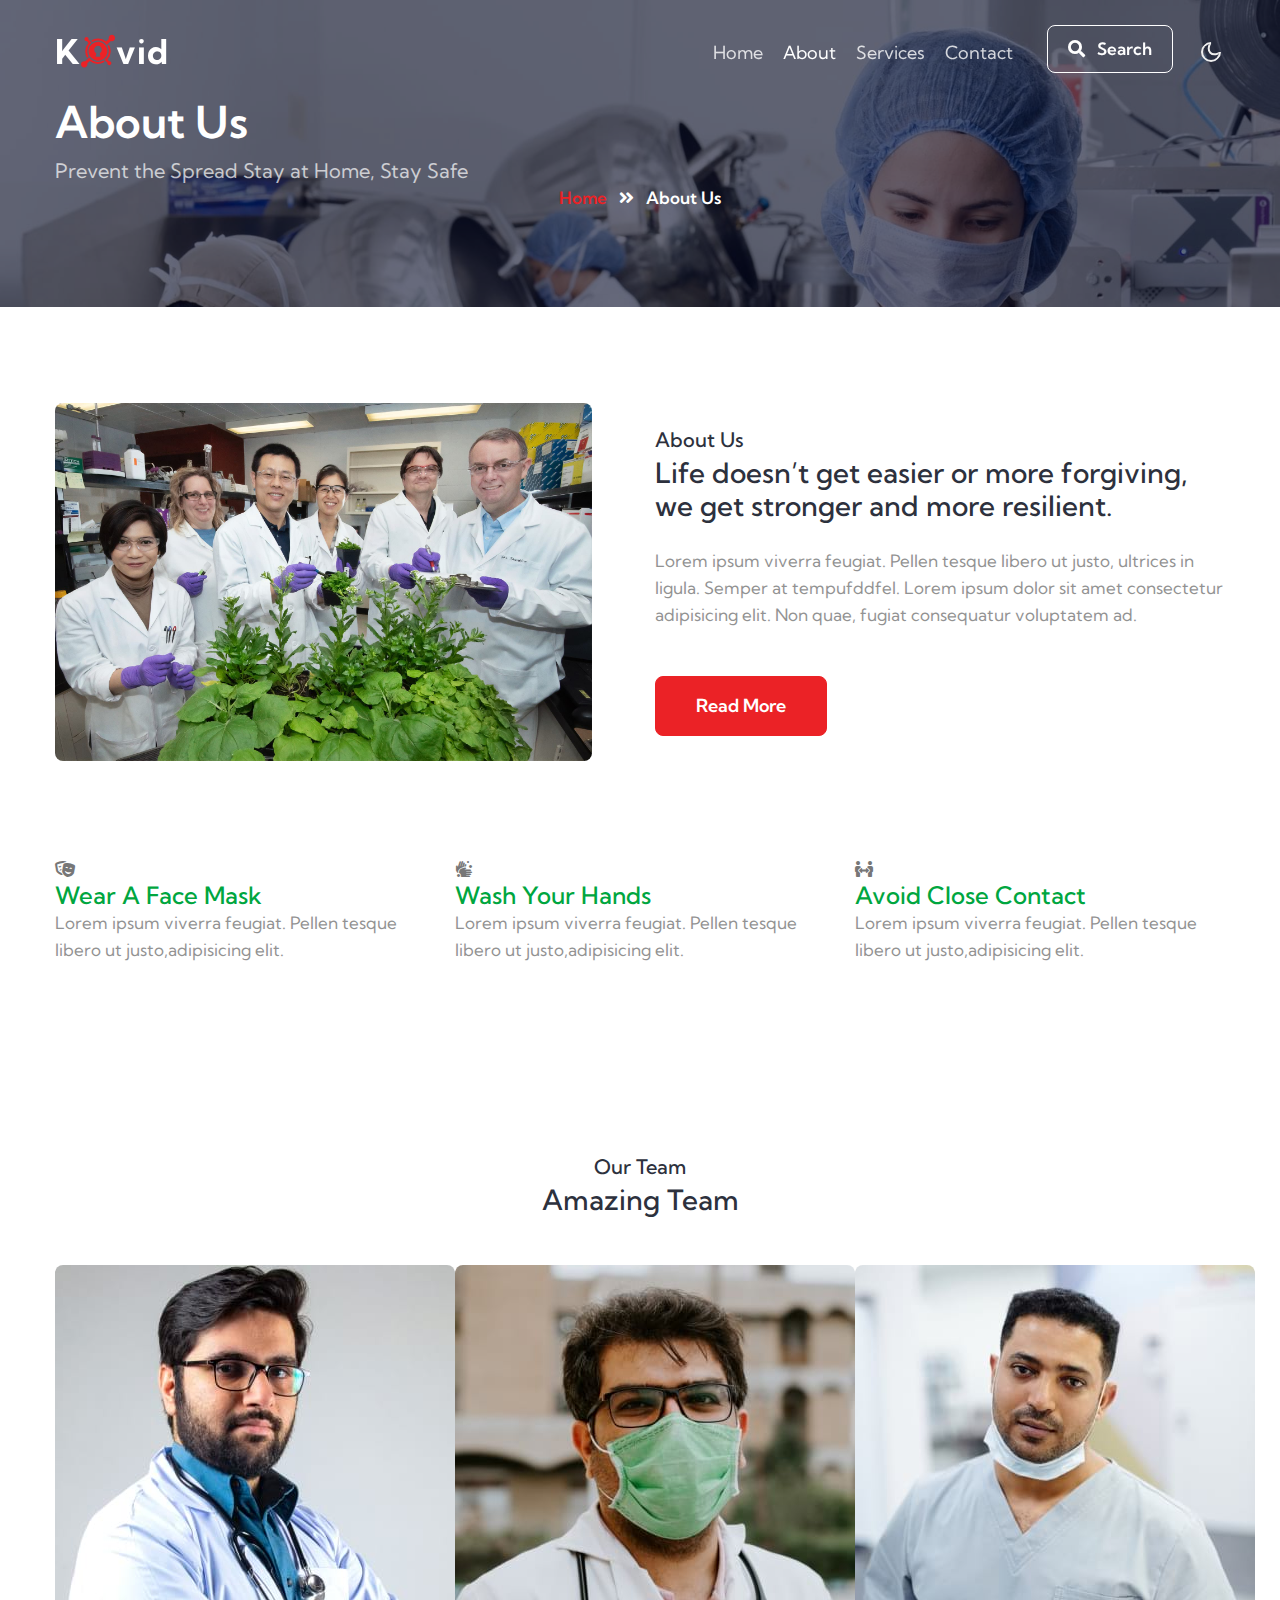
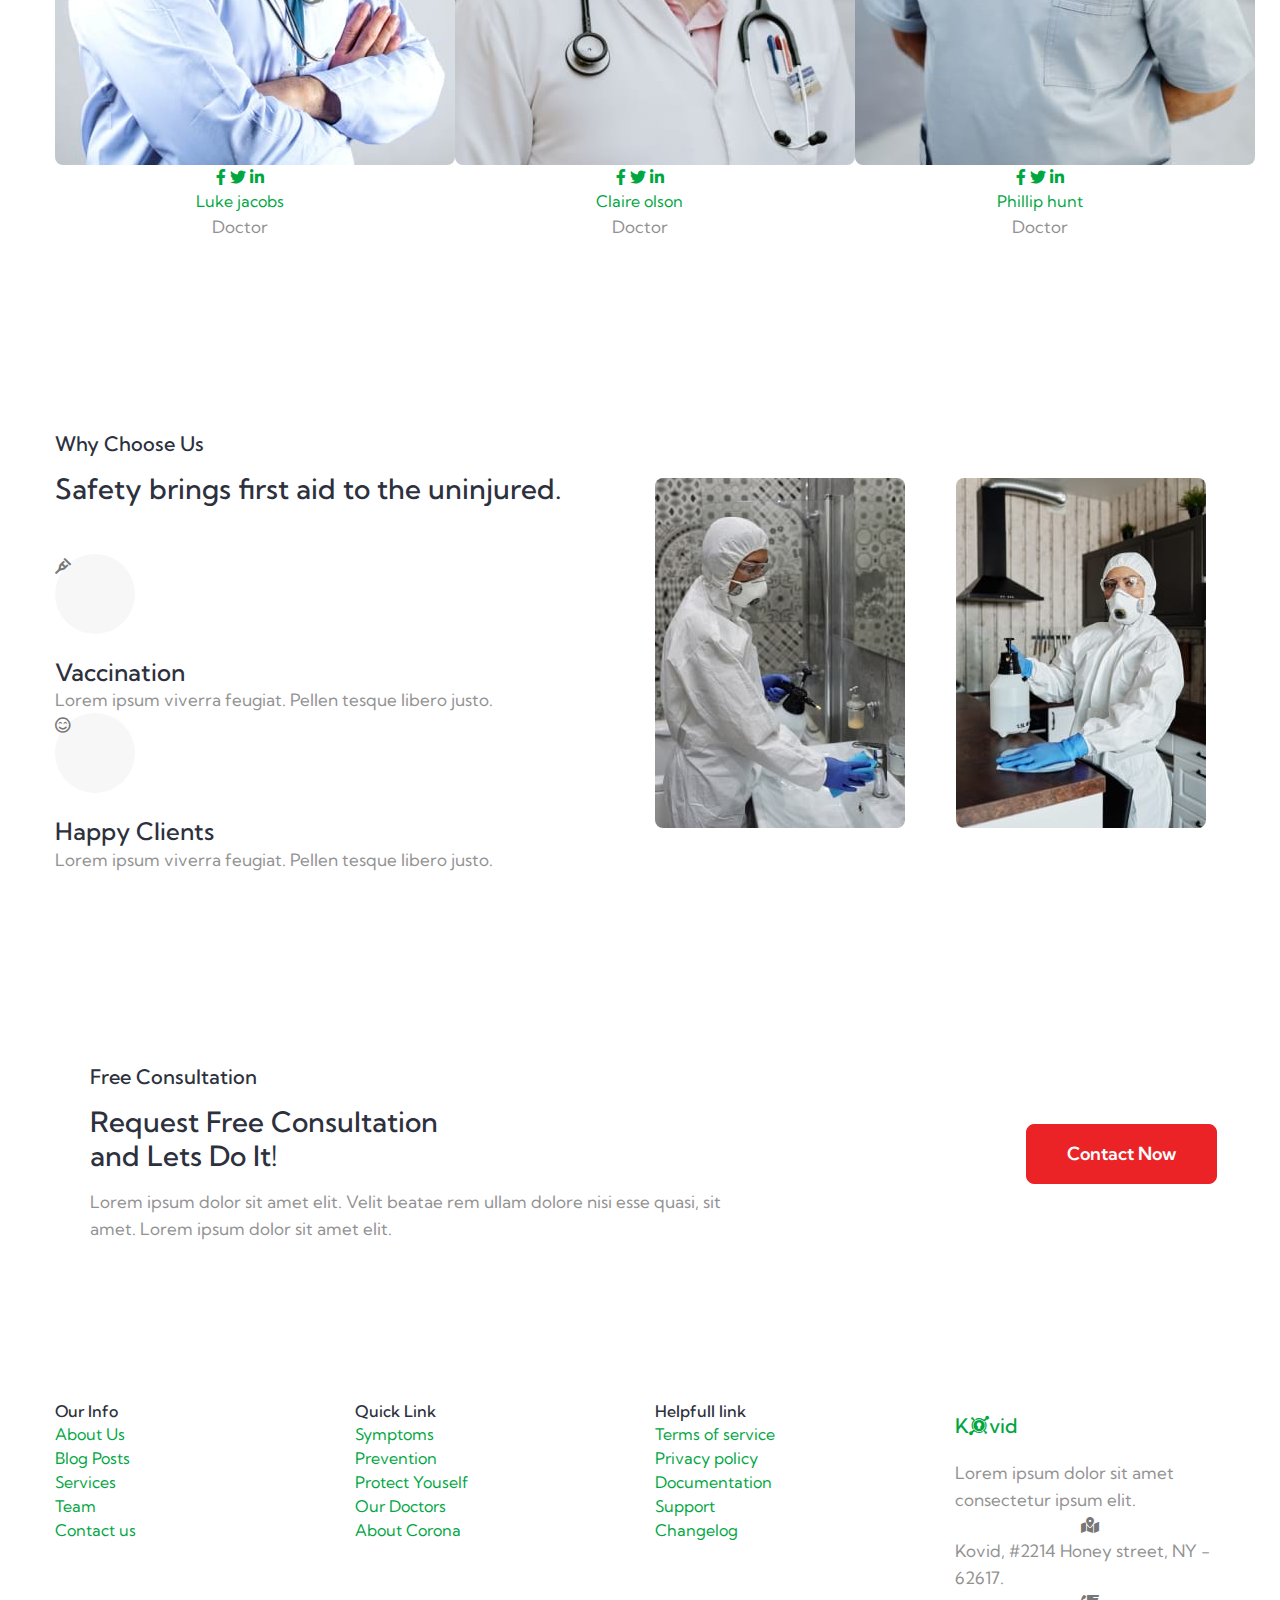
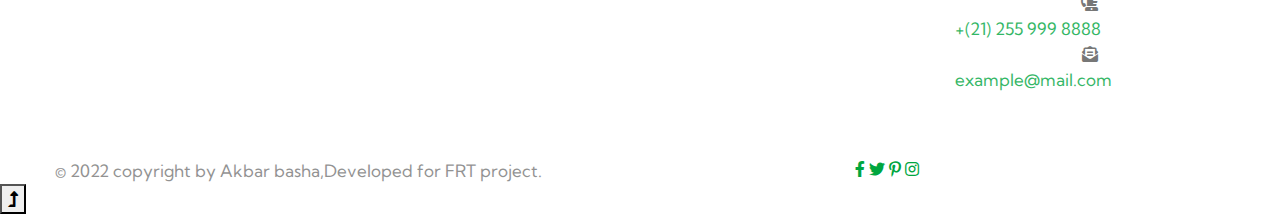
==== commit e089f57c: "Update about.html" ====
--- a/about.html
+++ b/about.html
@@ -6,7 +6,7 @@
   <!-- Required meta tags -->
   <meta charset="utf-8">
   <meta name="viewport" content="width=device-width, initial-scale=1, shrink-to-fit=no">
-  <title>Kovid - Medical Category Bootstrap Responsive Template | About : W3layouts</title>
+  <title>Kovid - Medical Category Bootstrap Responsive Template | About : medical</title>
   <!-- google fonts -->
   <link href="//fonts.googleapis.com/css2?family=Kumbh+Sans:wght@300;400;700&display=swap" rel="stylesheet">
   <!-- Template CSS -->
@@ -80,18 +80,18 @@
   </header>
   <!--/header-->
   <!-- breadcrumb -->
-<section class="w3l-about-breadcrumb text-center">
+<section class="about-breadcrumb text-center">
   <div class="breadcrumb-bg breadcrumb-bg-about py-5">
       <div class="container py-lg-5 py-md-4">
-        <div class="w3breadcrumb-gids">
-          <div class="w3breadcrumb-left text-left">
+        <div class="breadcrumb-gids">
+          <div class="breadcrumb-left text-left">
                     <h2 class="title AboutPageBanner">
                   About Us   </h2>
                               <p class="inner-page-para mt-2">
                                 Prevent the Spread
                                 Stay at Home, Stay Safe             </p>
           </div>
-          <div class="w3breadcrumb-right">
+          <div class="breadcrumb-right">
                 <ul class="breadcrumbs-custom-path">
                   <li><a href="index.html">Home</a></li>
                   <li class="active"><span class="fas fa-angle-double-right mx-2"></span> About Us</li>
@@ -103,9 +103,9 @@
   </div>
 </section>
 <!--//breadcrumb-->
-<!--/w3l-aboutblock1-->
-  <section class="w3l-aboutblock1" id="about">
-    <div class="midd-w3 py-5">
+<!--/aboutblock1-->
+  <section class="aboutblock1" id="about">
+    <div class="midd py-5">
       <div class="container py-lg-5 py-md-4 py-2">
         <div class="row">
           <div class="col-lg-6 left-wthree-img pr-lg-5">
@@ -115,8 +115,8 @@
               </div>
             </div>
           <div class="col-lg-6 mt-lg-0 mt-5 about-right-faq align-self">
-            <h5 class="title-subw3hny mb-1">About Us</h5>
-            <h3 class="title-w3l">Life doesn’t get easier or more forgiving, we get stronger and more resilient.</h3>
+            <h5 class="title-subhny mb-1">About Us</h5>
+            <h3 class="title">Life doesn’t get easier or more forgiving, we get stronger and more resilient.</h3>
             <p class="mt-4">Lorem ipsum viverra feugiat. Pellen tesque libero ut justo,
               ultrices in ligula. Semper at tempufddfel. Lorem ipsum dolor sit amet consectetur adipisicing
               elit. Non quae, fugiat consequatur voluptatem ad.</p>
@@ -164,12 +164,12 @@
       </div>
     </div>
   </section>
-  <!--//w3l-aboutblock1-->
+  <!--//aboutblock1-->
    <!--/team-sec-->
-   <section class="w3l-team-main team py-5" id="team">
+   <section class="team-main team py-5" id="team">
     <div class="container py-lg-5">
-      <h5 class="title-subw3hny mb-1 text-center">Our Team</h5>
-      <h3 class="title-w3l text-center">Amazing Team</h3>
+      <h5 class="title-subhny mb-1 text-center">Our Team</h5>
+      <h3 class="title text-center">Amazing Team</h3>
       <div class="row team-row mt-md-5 mt-4">
         <div class="col-lg-4 col-6 team-wrap">
           <div class="team-member text-center">
@@ -248,13 +248,13 @@
       </div>
   </section>
   <!--//team-sec-->
-  <!--/w3l-about2-->
-  <section class="w3l-about2 py-5">
+  <!--/about2-->
+  <section class="about2 py-5">
     <div class="container py-lg-5 py-md-4 py-2 AboutPageStats">
       <div class="row cwp23-content align-items-center">
         <div class="col-lg-6 pr-lg-5">
-          <h5 class="title-subw3hny mb-3">Why Choose Us</h5>
-          <h3 class="title-w3l">Safety brings first aid to the uninjured.</h3>
+          <h5 class="title-subhny mb-3">Why Choose Us</h5>
+          <h3 class="title">Safety brings first aid to the uninjured.</h3>
           <div class="cwp23-text-cols mt-lg-5 mt-4">
             <div class="column">
               <div class="icon mb-4">
@@ -283,17 +283,17 @@
       </div>
     </div>
   </section>
- <!--//w3l-about2-->
-  <!--/w3l-project-->
-  <section class="w3l-project-main py-5">
+ <!--//about2-->
+  <!--/project-->
+  <section class="project-main py-5">
     <div class="container py-md-5 py-2">
-      <div class="w3l-project-in">
+      <div class="project-in">
         <div class="row">
           <div class="col-lg-8">
             <div class="bottom-info">
               <div class="header-section pr-lg-5">
-                <h5 class="title-subw3hny mb-3">Free Consultation</h5>
-                <h3 class="title-w3l mb-3">Request Free Consultation <br>and <span class="span-bold">Lets Do It!</span>
+                <h5 class="title-subhny mb-3">Free Consultation</h5>
+                <h3 class="title mb-3">Request Free Consultation <br>and <span class="span-bold">Lets Do It!</span>
                 </h3>
                 <p>Lorem ipsum dolor sit amet elit. Velit beatae rem ullam dolore nisi esse quasi, sit amet. Lorem ipsum dolor sit amet elit.</p>
               </div>
@@ -306,9 +306,9 @@
       </div>
     </div>
   </section>
-  <!--//w3l-project-->
+  <!--//project-->
   <!--/footer-->
-  <section class="w3l-footer-29-main">
+  <section class="footer-29-main">
     <div class="footer-29 py-5">
       <div class="container py-lg-3">
         <div class="row footer-top-29">
@@ -390,7 +390,7 @@
   </section>
   <!-- //footer -->
   <!-- copyright -->
-  <section class="w3l-copyright">
+  <section class="copyright">
     <div class="container">
       <div class="row bottom-copies">
         <p class="col-lg-8 copy-footer-29">© 2022 copyright by Akbar basha,Developed for FRT project.</p>
@@ -476,4 +476,4 @@
 
 </body>
 
-</html>+</html>
